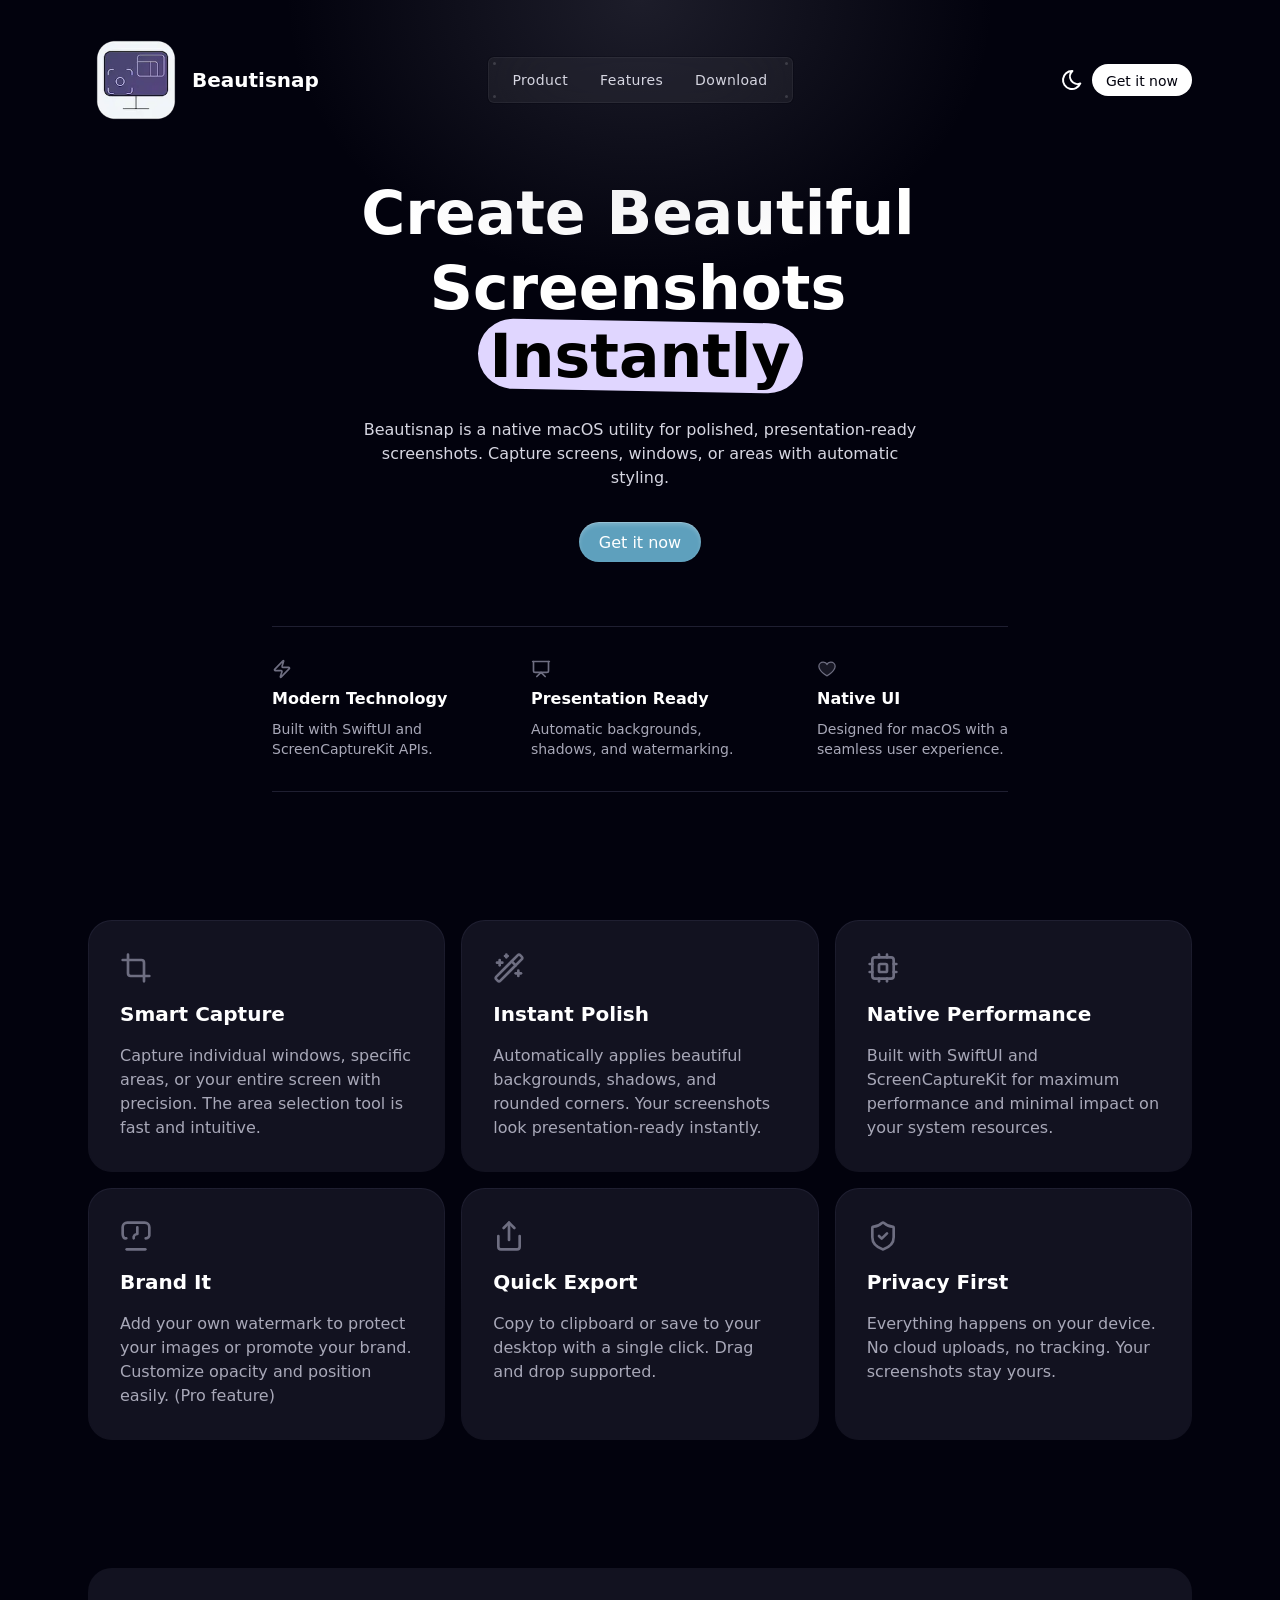
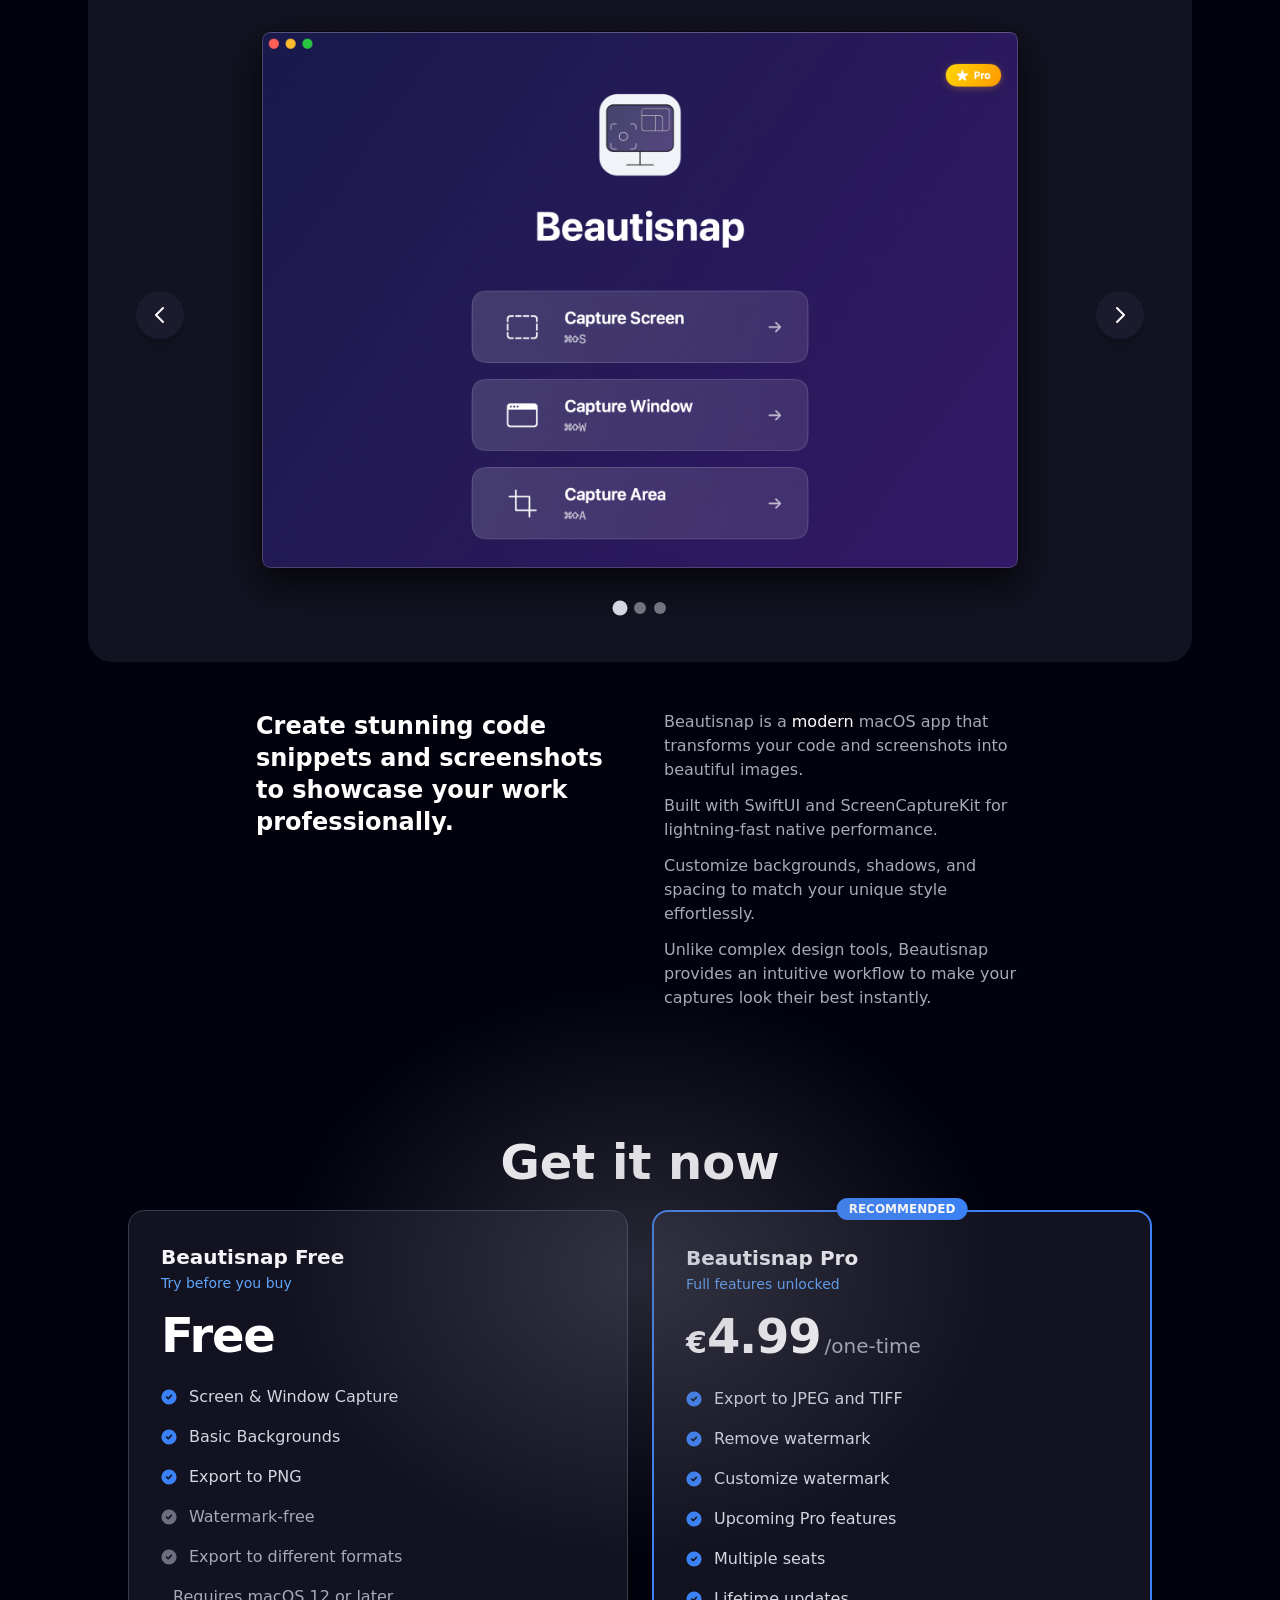
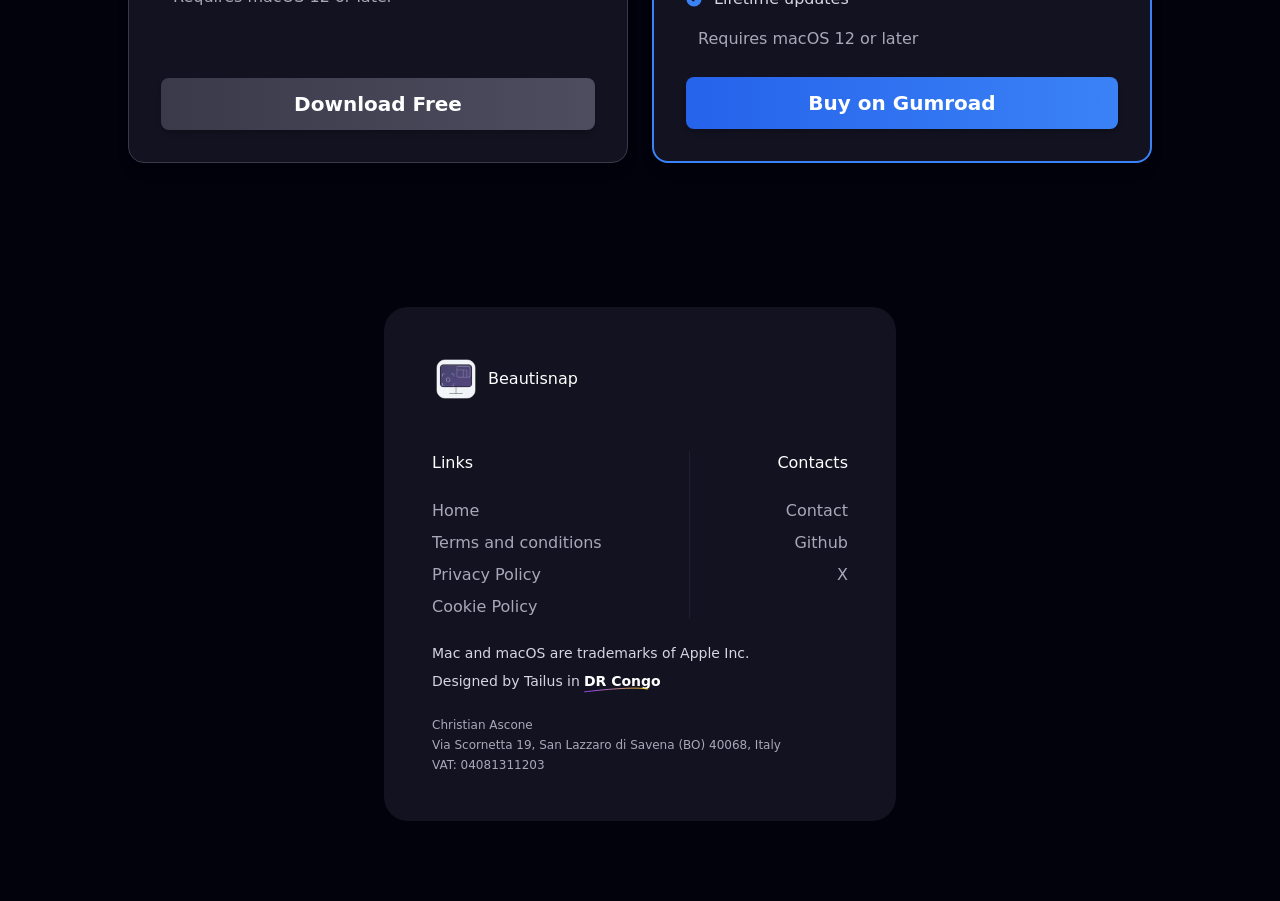
==== index.html @ 5fffb643 "Deploy" ====
<!DOCTYPE html><html lang="en" class="scroll-smooth"> <head><meta charset="UTF-8"><meta name="viewport" content="width=device-width"><link rel="icon" type="image/x-icon" href="/favicon.ico" media="(prefers-color-scheme: light)"><link rel="sitemap" href="/sitemap-index.xml"><meta name="generator" content="Astro v5.16.10"><meta name="color-scheme" content="dark light"><meta name="theme-color" content="#ffffff" media="(prefers-color-scheme: light)"><meta name="theme-color" content="#030712" media="(prefers-color-scheme: dark)"><!-- Canonical URL --><link rel="canonical" href="https://beautisnap.github.io/"><!-- Primary Meta Tags --><title>Beautisnap - Beautiful Screenshots for macOS</title><meta name="title" content="Beautisnap - Beautiful Screenshots for macOS"><meta name="description" content="A native macOS utility for polished, presentation-ready screenshots. Capture screens, windows, or areas with automatic styling."><meta name="keywords" content="screenshot tool, macOS screenshot, beautiful screenshots, screen capture, SwiftUI, ScreenCaptureKit, presentation screenshots, screenshot editor, mac app"><meta name="author" content="Christian Ascone"><meta name="robots" content="index, follow"><!-- Open Graph / Facebook --><meta property="og:type" content="website"><meta property="og:url" content="https://beautisnap.github.io"><meta property="og:title" content="Beautisnap - Beautiful Screenshots for macOS"><meta property="og:description" content="A native macOS utility for polished, presentation-ready screenshots. Capture screens, windows, or areas with automatic styling."><meta property="og:image" content="https://beautisnap.github.io/og.webp"><meta property="og:image:alt" content="Beautisnap - Beautiful Screenshots for macOS"><meta property="og:locale" content="en_US"><meta property="og:site_name" content="Beautisnap"><!-- Twitter --><meta property="twitter:card" content="summary_large_image"><meta property="twitter:url" content="https://beautisnap.github.io"><meta property="twitter:title" content="Beautisnap - Beautiful Screenshots for macOS"><meta property="twitter:description" content="A native macOS utility for polished, presentation-ready screenshots. Capture screens, windows, or areas with automatic styling."><meta property="twitter:image" content="https://beautisnap.github.io/og.webp"><meta property="twitter:image:alt" content="Beautisnap - Beautiful Screenshots for macOS"><meta name="twitter:site" content="@christianascone"><meta name="twitter:creator" content="@christianascone"><script type="text/javascript" src="//embeds.iubenda.com/widgets/e7a93c9e-a3e7-4f69-9348-e8fc11f4b0b0.js"></script><!-- Disable paddle libraries loading --><!-- <script is:inline src="https://cdn.paddle.com/paddle/v2/paddle.js"></script> --><!-- <script is:inline define:vars={{ paddleClientSideToken }}> --><!--   if (paddleClientSideToken.startsWith("test_")) { --><!--     Paddle.Environment.set("sandbox"); --><!--   } --><!--   Paddle.Initialize({ --><!--     token: paddleClientSideToken, --><!--   }); --><!-- </script> --><script type="application/ld+json">{"@context":"https://schema.org","@graph":[{"@type":"WebSite","@id":"https://beautisnap.app/#website","url":"https://beautisnap.app","name":"Beautisnap","description":"A native macOS utility for polished, presentation-ready screenshots. Capture screens, windows, or areas with automatic styling.","publisher":{"@id":"https://beautisnap.app/#organization"}},{"@type":"SoftwareApplication","@id":"https://beautisnap.app/#software","name":"Beautisnap","description":"A native macOS utility for polished, presentation-ready screenshots. Capture screens, windows, or areas with automatic styling.","url":"https://beautisnap.app","applicationCategory":"MultimediaApplication","applicationSubCategory":"Screenshot Tool","operatingSystem":"macOS 12+","offers":[{"@type":"Offer","name":"Beautisnap Free","price":"0","priceCurrency":"USD"},{"@type":"Offer","name":"Beautisnap Pro","price":"4.99","priceCurrency":"EUR"}],"image":"https://beautisnap.github.io/og.webp","screenshot":["https://beautisnap.github.io/screenshot-1.png","https://beautisnap.github.io/screenshot-2.png","https://beautisnap.github.io/screenshot-3.png"],"featureList":["Window and area screen capture","Automatic background styling","Drop shadows and rounded corners","Custom watermark support","Export to PNG, JPEG, TIFF","Drag and drop export","Native SwiftUI interface","ScreenCaptureKit integration","Privacy-first, no cloud uploads"],"softwareVersion":"1.0","publisher":{"@id":"https://beautisnap.app/#organization"}},{"@type":"Organization","@id":"https://beautisnap.app/#organization","name":"Beautisnap","url":"https://beautisnap.app","logo":{"@type":"ImageObject","url":"https://beautisnap.github.io/logo.webp","width":512,"height":512},"sameAs":["https://github.com/christianascone","https://x.com/christianascone"],"contactPoint":{"@type":"ContactPoint","email":"ascone.christian@gmail.com","contactType":"customer support"}},{"@type":"FAQPage","@id":"https://beautisnap.app/#faq","mainEntity":[{"@type":"Question","name":"What is Beautisnap?","acceptedAnswer":{"@type":"Answer","text":"Beautisnap is a native macOS utility that transforms your screenshots into beautiful, presentation-ready images. It automatically applies stylish backgrounds, shadows, and rounded corners to make your captures look professional instantly."}},{"@type":"Question","name":"What macOS version does Beautisnap require?","acceptedAnswer":{"@type":"Answer","text":"Beautisnap requires macOS 12 (Monterey) or later. It is built with SwiftUI and ScreenCaptureKit APIs for maximum native performance."}},{"@type":"Question","name":"Is Beautisnap free?","acceptedAnswer":{"@type":"Answer","text":"Yes, Beautisnap offers a free version with core features including screen and window capture, basic backgrounds, and PNG export. The Pro version (€4.99 one-time) unlocks watermark removal, custom watermarks, additional export formats, and future Pro features."}},{"@type":"Question","name":"Does Beautisnap upload my screenshots to the cloud?","acceptedAnswer":{"@type":"Answer","text":"No. Beautisnap is privacy-first and processes everything locally on your device. Your screenshots never leave your Mac."}},{"@type":"Question","name":"What export formats does Beautisnap support?","acceptedAnswer":{"@type":"Answer","text":"The free version supports PNG export. With Beautisnap Pro you can also export to JPEG and TIFF formats, and copy directly to clipboard."}}]}]}</script><link rel="stylesheet" href="/_astro/cookie-policy.CKCVlNSX.css">
<style>.slider-dot[data-astro-cid-x2lc2h5w]{cursor:pointer}#slider-track[data-astro-cid-x2lc2h5w]{will-change:transform}@media (prefers-reduced-motion: reduce){#slider-track[data-astro-cid-x2lc2h5w]{transition:none}}
</style></head> <body class="overflow-x-hidden bg-white dark:bg-gray-950"> <!-- Skip to main content link for keyboard navigation (WCAG 2.4.1) --> <a href="#main-content" class="sr-only focus:not-sr-only focus:absolute focus:top-4 focus:left-4 focus:z-[100] focus:px-4 focus:py-2 focus:bg-primary-600 focus:text-white focus:rounded-md focus:outline-none focus:ring-2 focus:ring-primary-500 focus:ring-offset-2">
Skip to main content
</a> <header> <nav aria-label="Main navigation" class="absolute z-50 w-full lg:bg-transparent dark:lg:bg-transparent"> <div class="max-w-6xl mx-auto px-6 md:px-12 xl:px-6">  <div class="relative flex flex-wrap items-center justify-between gap-6 py-3 md:gap-0 md:py-4 lg:py-8"> <div class="relative z-20 flex w-full items-center justify-between md:px-0 lg:w-max"> <a href="/" aria-label="Go home" class="flex items-center gap-2"> <img src="/logo_144_144.webp" class="w-24" alt="Beautisnap logo"> <span class="text-gray-900 dark:text-white font-bold text-xl">Beautisnap</span> </a> <div class="relative flex max-h-10 items-center lg:hidden"> <style>astro-island,astro-slot,astro-static-slot{display:contents}</style><script>(()=>{var e=async t=>{await(await t())()};(self.Astro||(self.Astro={})).load=e;window.dispatchEvent(new Event("astro:load"));})();</script><script>(()=>{var A=Object.defineProperty;var g=(i,o,a)=>o in i?A(i,o,{enumerable:!0,configurable:!0,writable:!0,value:a}):i[o]=a;var d=(i,o,a)=>g(i,typeof o!="symbol"?o+"":o,a);{let i={0:t=>m(t),1:t=>a(t),2:t=>new RegExp(t),3:t=>new Date(t),4:t=>new Map(a(t)),5:t=>new Set(a(t)),6:t=>BigInt(t),7:t=>new URL(t),8:t=>new Uint8Array(t),9:t=>new Uint16Array(t),10:t=>new Uint32Array(t),11:t=>1/0*t},o=t=>{let[l,e]=t;return l in i?i[l](e):void 0},a=t=>t.map(o),m=t=>typeof t!="object"||t===null?t:Object.fromEntries(Object.entries(t).map(([l,e])=>[l,o(e)]));class y extends HTMLElement{constructor(){super(...arguments);d(this,"Component");d(this,"hydrator");d(this,"hydrate",async()=>{var b;if(!this.hydrator||!this.isConnected)return;let e=(b=this.parentElement)==null?void 0:b.closest("astro-island[ssr]");if(e){e.addEventListener("astro:hydrate",this.hydrate,{once:!0});return}let c=this.querySelectorAll("astro-slot"),n={},h=this.querySelectorAll("template[data-astro-template]");for(let r of h){let s=r.closest(this.tagName);s!=null&&s.isSameNode(this)&&(n[r.getAttribute("data-astro-template")||"default"]=r.innerHTML,r.remove())}for(let r of c){let s=r.closest(this.tagName);s!=null&&s.isSameNode(this)&&(n[r.getAttribute("name")||"default"]=r.innerHTML)}let p;try{p=this.hasAttribute("props")?m(JSON.parse(this.getAttribute("props"))):{}}catch(r){let s=this.getAttribute("component-url")||"<unknown>",v=this.getAttribute("component-export");throw v&&(s+=` (export ${v})`),console.error(`[hydrate] Error parsing props for component ${s}`,this.getAttribute("props"),r),r}let u;await this.hydrator(this)(this.Component,p,n,{client:this.getAttribute("client")}),this.removeAttribute("ssr"),this.dispatchEvent(new CustomEvent("astro:hydrate"))});d(this,"unmount",()=>{this.isConnected||this.dispatchEvent(new CustomEvent("astro:unmount"))})}disconnectedCallback(){document.removeEventListener("astro:after-swap",this.unmount),document.addEventListener("astro:after-swap",this.unmount,{once:!0})}connectedCallback(){if(!this.hasAttribute("await-children")||document.readyState==="interactive"||document.readyState==="complete")this.childrenConnectedCallback();else{let e=()=>{document.removeEventListener("DOMContentLoaded",e),c.disconnect(),this.childrenConnectedCallback()},c=new MutationObserver(()=>{var n;((n=this.lastChild)==null?void 0:n.nodeType)===Node.COMMENT_NODE&&this.lastChild.nodeValue==="astro:end"&&(this.lastChild.remove(),e())});c.observe(this,{childList:!0}),document.addEventListener("DOMContentLoaded",e)}}async childrenConnectedCallback(){let e=this.getAttribute("before-hydration-url");e&&await import(e),this.start()}async start(){let e=JSON.parse(this.getAttribute("opts")),c=this.getAttribute("client");if(Astro[c]===void 0){window.addEventListener(`astro:${c}`,()=>this.start(),{once:!0});return}try{await Astro[c](async()=>{let n=this.getAttribute("renderer-url"),[h,{default:p}]=await Promise.all([import(this.getAttribute("component-url")),n?import(n):()=>()=>{}]),u=this.getAttribute("component-export")||"default";if(!u.includes("."))this.Component=h[u];else{this.Component=h;for(let f of u.split("."))this.Component=this.Component[f]}return this.hydrator=p,this.hydrate},e,this)}catch(n){console.error(`[astro-island] Error hydrating ${this.getAttribute("component-url")}`,n)}}attributeChangedCallback(){this.hydrate()}}d(y,"observedAttributes",["props"]),customElements.get("astro-island")||customElements.define("astro-island",y)}})();</script><astro-island uid="Z1zX8ya" component-url="/_astro/ThemeToggle.BzZmpGJ0.js" component-export="default" renderer-url="/_astro/client.7gCkNrrS.js" props="{}" ssr client="load" opts="{&quot;name&quot;:&quot;ThemeToggle&quot;,&quot;value&quot;:true}" await-children><div></div><!--astro:end--></astro-island> </div> </div> <div id="navLayer" aria-hidden="true" class="fixed inset-0 z-10 h-screen w-screen origin-bottom scale-y-0 bg-white/70 backdrop-blur-2xl transition duration-500 dark:bg-gray-900/70 lg:hidden"></div> <div id="navlinks" class="hidden flex-wrap lg:flex gap-6 items-center w-full lg:w-fit"> <div class="lg:fixed lg:inset-x-0 lg:size-fit lg:m-auto"> <div class="relative p-2 bg-gray-950/5 backdrop-blur-2xl ring-1 ring-gray-950/10 dark:ring-gray-950/25 rounded-md border border-white/50 dark:bg-white/5 dark:border-white/5"> <div class="absolute inset-1 flex justify-between"> <div class="flex flex-col justify-between"> <div class="size-[3px] rounded-full bg-gray-950/30 dark:bg-white/15"></div> <div class="size-[3px] rounded-full bg-gray-950/30 dark:bg-white/15"></div> </div> <div class="flex flex-col justify-between"> <div class="size-[3px] rounded-full bg-gray-950/30 dark:bg-white/15"></div> <div class="size-[3px] rounded-full bg-gray-950/30 dark:bg-white/15"></div> </div> </div>  <div class="relative w-full text-gray-600 dark:text-gray-300"> <ul class="flex flex-col gap-6 tracking-wide lg:flex-row lg:gap-0 lg:text-sm"> <li> <a href="/#home" class="px-2 py-1 hover:bg-gray-950/5 hover:text-gray-950 rounded-[--btn-border-radius] block transition dark:hover:text-white md:px-4 dark:hover:bg-white/5"> <span>Product</span> </a> </li><li> <a href="/#features" class="px-2 py-1 hover:bg-gray-950/5 hover:text-gray-950 rounded-[--btn-border-radius] block transition dark:hover:text-white md:px-4 dark:hover:bg-white/5"> <span>Features</span> </a> </li><li> <a href="/#get-started" class="px-2 py-1 hover:bg-gray-950/5 hover:text-gray-950 rounded-[--btn-border-radius] block transition dark:hover:text-white md:px-4 dark:hover:bg-white/5"> <span>Download</span> </a> </li> </ul> </div>  </div> </div> <div class="w-full my-6 border-t dark:border-[--ui-dark-border-color] pt-6 lg:mt-0 flex gap-2 lg:my-0 lg:border-none lg:pt-0"> <astro-island uid="Z1zX8ya" component-url="/_astro/ThemeToggle.BzZmpGJ0.js" component-export="default" renderer-url="/_astro/client.7gCkNrrS.js" props="{}" ssr client="load" opts="{&quot;name&quot;:&quot;ThemeToggle&quot;,&quot;value&quot;:true}" await-children><div></div><!--astro:end--></astro-island> <a href="/login" class="group flex items-center relative [borderWidth:--btn-border-width] rounded-[--btn-border-radius] *:select-none [&#38;>*:not(.sr-only)]:relative before:rounded-[calc(var(--btn-border-radius)-1px)] before:absolute before:inset-0 before:border-t before:bg-gradient-to-b *:disabled:opacity-20 disabled:before:border-0 disabled:border bg-white dark:bg-transparent before:border-white disabled:text-gray-950/40 disabled:border-gray-200 disabled:bg-gray-100 disabled:*:text-gray-300 disabled:before:border-transparent disabled:before:bg-gray-50 disabled:before:from-transparent dark:before:border-b dark:before:border-t-0 dark:before:border-transparent dark:before:from-transparent dark:hover:before:border-gray-950/20 dark:disabled:border-gray-800/50 disabled:dark:bg-gray-900 dark:disabled:before:bg-gray-900 dark:disabled:before:from-gray-900 dark:*:disabled:!text-white text-gray-900 border-gray-200 before:from-gray-100 hover:bg-gray-100 active:bg-gray-200 dark:text-gray-300 dark:border-gray-300/15 dark:hover:bg-gray-300/5 dark:active:bg-gray-300/10 dark:active:before:from-gray-300/5 text-sm h-8 px-3.5 w-full justify-center md:w-fit lg:hidden">
Sign In
</a> <a href="/#get-started" class="group font-medium [--radial-opacity:0.4] dark:[--radial-opacity:0] rounded-[--btn-border-radius] [background-image:radial-gradient(76%_151%_at_52%_-52%,rgba(255,255,255,var(--radial-opacity))_0%,transparent_100%)] flex items-center justify-center transition-[filter] duration-150 ease-in-out active:brightness-95 dark:shadow-inner dark:border-t dark:border-t-white/35 outline-2 outline-offset-2 focus-visible:outline outline-primary-600 dark:shadow-white/20 disabled:bg-gray-200 disabled:text-gray-400 disabled:shadow-none disabled:hover:brightness-100 dark:disabled:bg-gray-500/10 dark:disabled:[background-image:none] dark:disabled:text-gray-700 dark:disabled:shadow-none dark:disabled:border-none bg-gray-900 text-white [box-shadow:rgba(255,255,255,0.2)_0px_1px_0px_0px_inset,theme(colors.gray.900)_0px_0px_0px_1px] hover:brightness-125 dark:bg-white dark:text-gray-950 text-sm h-8 px-3.5 w-full md:w-fit" aria-label="Get Beautisnap now">
Get it now
</a> </div> </div> </div>  </div> </nav> </header>  <main id="main-content" class="space-y-16 sm:space-y-28 lg:space-y-32 pb-36 overflow-clip"> <section class="relative overflow-hidden scroll-mt-24" id="home"> <div aria-hidden="true" class="opacity-0 dark:opacity-25 absolute [background-image:radial-gradient(theme(colors.gray.500),transparent_50%)] top-0 w-[1000px] z-10 h-[800px] left-1/2 -translate-x-1/2 -translate-y-1/2 pointer-events-none"></div> <div class="max-w-6xl mx-auto px-6 md:px-12 xl:px-6">  <div class="relative pt-32 sm:pt-44 ml-auto"> <div class="lg:w-2/3 text-center mx-auto"> <h1 class="text-gray-900 dark:text-white font-bold text-4xl sm:text-5xl md:text-6xl"> <span class="pr-1 leading-tight">Create Beautiful</span> <span class="pr-1 leading-tight">Screenshots</span> <span class="relative whitespace-nowrap"> <span class="absolute bg-primary-500 -left-2 -top-1 -bottom-1 -right-2 md:-left-3 md:-top-0 md:-bottom-0 md:-right-3 rotate-1 rounded-full"></span> <span class="relative text-black">Instantly</span> </span> </h1> <p class="max-w-xl mx-auto mt-8 text-gray-700 dark:text-gray-300">
Beautisnap is a native macOS utility for polished, presentation-ready
          screenshots. Capture screens, windows, or areas with automatic styling.
</p> <div class="mt-8 flex flex-wrap justify-center gap-y-4 gap-x-6"> <a href="#get-started" class="group font-medium [--radial-opacity:0.4] dark:[--radial-opacity:0] rounded-[--btn-border-radius] [background-image:radial-gradient(76%_151%_at_52%_-52%,rgba(255,255,255,var(--radial-opacity))_0%,transparent_100%)] flex items-center justify-center active:brightness-95 dark:shadow-inner dark:border-t dark:border-t-white/35 outline-2 outline-offset-2 focus-visible:outline outline-primary-600 dark:shadow-white/20 disabled:bg-gray-200 disabled:text-gray-400 disabled:shadow-none disabled:hover:brightness-100 dark:disabled:bg-gray-500/10 dark:disabled:[background-image:none] dark:disabled:text-gray-700 dark:disabled:shadow-none dark:disabled:border-none bg-primary-600 text-white [box-shadow:rgba(255,255,255,0.35)_0px_1px_0px_0px_inset,theme(colors.primary.600)_0px_0px_0px_1px] hover:brightness-[1.1] text-base h-10 px-5 relative z-[1] transition ease-in-out hover:-translate-y-1 hover:scale-110 duration-300">
Get it now
</a> </div> <div class="py-8 mt-16 gap-4 border-y dark:border-gray-800 flex-wrap flex justify-between"> <div class="text-left w-full md:w-auto"> <svg xmlns="http://www.w3.org/2000/svg" width="24" height="24" viewBox="0 0 24 24" fill="none" stroke="currentColor" stroke-width="2" stroke-linecap="round" stroke-linejoin="round" class="lucide lucide-zap size-5 text-gray-500" aria-hidden="true" role="img"><path d="M4 14a1 1 0 0 1-.78-1.63l9.9-10.2a.5.5 0 0 1 .86.46l-1.92 6.02A1 1 0 0 0 13 10h7a1 1 0 0 1 .78 1.63l-9.9 10.2a.5.5 0 0 1-.86-.46l1.92-6.02A1 1 0 0 0 11 14z"></path></svg> <h3 class="my-2 text-base font-semibold text-gray-700 dark:text-white">
Modern Technology
</h3> <p class="text-gray-600 dark:text-gray-400 text-sm">
Built with SwiftUI and<br>
ScreenCaptureKit APIs.
</p> </div> <div class="text-left w-full md:w-auto"> <svg xmlns="http://www.w3.org/2000/svg" width="24" height="24" viewBox="0 0 24 24" fill="none" stroke="currentColor" stroke-width="2" stroke-linecap="round" stroke-linejoin="round" class="lucide lucide-presentation size-5 text-gray-500" aria-hidden="true" role="img"><path d="M2 3h20"></path><path d="M21 3v11a2 2 0 0 1-2 2H5a2 2 0 0 1-2-2V3"></path><path d="m7 21 5-5 5 5"></path></svg> <h3 class="my-2 text-base font-semibold text-gray-700 dark:text-white">
Presentation Ready
</h3> <p class="text-gray-600 dark:text-gray-400 text-sm">
Automatic backgrounds,<br>
shadows, and watermarking.
</p> </div> <div class="text-left w-full md:w-auto"> <svg class="size-5 text-gray-500" xmlns="http://www.w3.org/2000/svg" width="1em" height="1em" viewBox="0 0 256 256" aria-hidden="true" role="img"><g fill="currentColor"><path d="M232 94c0 66-104 122-104 122S24 160 24 94a54 54 0 0 1 54-54c22.59 0 41.94 12.31 50 32c8.06-19.69 27.41-32 50-32a54 54 0 0 1 54 54" opacity="0.2"></path><path d="M178 32c-20.65 0-38.73 8.88-50 23.89C116.73 40.88 98.65 32 78 32a62.07 62.07 0 0 0-62 62c0 70 103.79 126.66 108.21 129a8 8 0 0 0 7.58 0C136.21 220.66 240 164 240 94a62.07 62.07 0 0 0-62-62m-50 174.8C109.74 196.16 32 147.69 32 94a46.06 46.06 0 0 1 46-46c19.45 0 35.78 10.36 42.6 27a8 8 0 0 0 14.8 0c6.82-16.67 23.15-27 42.6-27a46.06 46.06 0 0 1 46 46c0 53.61-77.76 102.15-96 112.8"></path></g></svg> <h3 class="my-2 text-base font-semibold text-gray-700 dark:text-white">
Native UI
</h3> <p class="text-gray-600 dark:text-gray-400 text-sm">
Designed for macOS with a<br> seamless user experience.
</p> </div> </div> </div> </div>  </div> </section> <section id="features" class="scroll-mt-24"> <div class="max-w-6xl mx-auto px-6 md:px-12 xl:px-6">  <div class="space-y-4 sm:grid sm:grid-cols-2 lg:grid-cols-3 sm:space-y-0 sm:gap-4"> <!-- Feature 1: Window & Area Capture --> <div class="p-px rounded-[--card-border-radius] bg-gradient-to-b to-50% from-[--ui-light-border-color] to-[--card-light-bg] dark:from-[--ui-dark-border-color] dark:to-[--card-dark-bg]"> <div class="p-[calc(var(--card-padding)-1px)] rounded-[calc(var(--card-border-radius)-1px)] bg-[--card-light-bg] dark:bg-[--card-dark-bg] flex flex-col justify-between h-full"> <div class="space-y-4"> <svg xmlns="http://www.w3.org/2000/svg" width="24" height="24" viewBox="0 0 24 24" fill="none" stroke="currentColor" stroke-width="2" stroke-linecap="round" stroke-linejoin="round" class="lucide lucide-crop size-8 text-gray-500"><path d="M6 2v14a2 2 0 0 0 2 2h14"></path><path d="M18 22V8a2 2 0 0 0-2-2H2"></path></svg> <h3 class="text-xl font-semibold text-gray-900 dark:text-white">Smart Capture</h3> <p class="text-gray-600 dark:text-gray-400">
Capture individual windows, specific areas, or your entire screen with precision. The area selection tool is fast and intuitive.
</p> </div> </div> </div> <!-- Feature 2: Automatic Styling --> <div class="p-px rounded-[--card-border-radius] bg-gradient-to-b to-50% from-[--ui-light-border-color] to-[--card-light-bg] dark:from-[--ui-dark-border-color] dark:to-[--card-dark-bg]"> <div class="p-[calc(var(--card-padding)-1px)] rounded-[calc(var(--card-border-radius)-1px)] bg-[--card-light-bg] dark:bg-[--card-dark-bg] flex flex-col justify-between h-full"> <div class="space-y-4"> <svg xmlns="http://www.w3.org/2000/svg" width="24" height="24" viewBox="0 0 24 24" fill="none" stroke="currentColor" stroke-width="2" stroke-linecap="round" stroke-linejoin="round" class="lucide lucide-wand-2 size-8 text-gray-500"><path d="m21.64 3.64-1.28-1.28a1.21 1.21 0 0 0-1.72 0L2.36 18.64a1.21 1.21 0 0 0 0 1.72l1.28 1.28a1.2 1.2 0 0 0 1.72 0L21.64 5.36a1.2 1.2 0 0 0 0-1.72Z"></path><path d="m14 7 3 3"></path><path d="M5 6v4"></path><path d="M19 14v4"></path><path d="M10 2v2"></path><path d="M7 8H3"></path><path d="M21 16h-4"></path><path d="M11 3H9"></path></svg> <h3 class="text-xl font-semibold text-gray-900 dark:text-white">Instant Polish</h3> <p class="text-gray-600 dark:text-gray-400">
Automatically applies beautiful backgrounds, shadows, and rounded corners. Your screenshots look presentation-ready instantly.
</p> </div> </div> </div> <!-- Feature 3: Modern Tech --> <div class="p-px rounded-[--card-border-radius] bg-gradient-to-b to-50% from-[--ui-light-border-color] to-[--card-light-bg] dark:from-[--ui-dark-border-color] dark:to-[--card-dark-bg]"> <div class="p-[calc(var(--card-padding)-1px)] rounded-[calc(var(--card-border-radius)-1px)] bg-[--card-light-bg] dark:bg-[--card-dark-bg] flex flex-col justify-between h-full"> <div class="space-y-4"> <svg xmlns="http://www.w3.org/2000/svg" width="24" height="24" viewBox="0 0 24 24" fill="none" stroke="currentColor" stroke-width="2" stroke-linecap="round" stroke-linejoin="round" class="lucide lucide-cpu size-8 text-gray-500"><rect width="16" height="16" x="4" y="4" rx="2"></rect><rect width="6" height="6" x="9" y="9" rx="1"></rect><path d="M15 2v2"></path><path d="M15 20v2"></path><path d="M2 15h2"></path><path d="M2 9h2"></path><path d="M20 15h2"></path><path d="M20 9h2"></path><path d="M9 2v2"></path><path d="M9 20v2"></path></svg> <h3 class="text-xl font-semibold text-gray-900 dark:text-white">Native Performance</h3> <p class="text-gray-600 dark:text-gray-400">
Built with SwiftUI and ScreenCaptureKit for maximum performance and minimal impact on your system resources.
</p> </div> </div> </div> <!-- Feature 4: Watermarking --> <div class="p-px rounded-[--card-border-radius] bg-gradient-to-b to-50% from-[--ui-light-border-color] to-[--card-light-bg] dark:from-[--ui-dark-border-color] dark:to-[--card-dark-bg]"> <div class="p-[calc(var(--card-padding)-1px)] rounded-[calc(var(--card-border-radius)-1px)] bg-[--card-light-bg] dark:bg-[--card-dark-bg] flex flex-col justify-between h-full"> <div class="space-y-4"> <svg xmlns="http://www.w3.org/2000/svg" width="24" height="24" viewBox="0 0 24 24" fill="none" stroke="currentColor" stroke-width="2" stroke-linecap="round" stroke-linejoin="round" class="lucide lucide-stamp size-8 text-gray-500"><path d="M5 22h14"></path><path d="M19.27 13.73A2.665 2.665 0 0 0 22 10.5V5.5C22 3.5 20.5 2 18.5 2h-13C3.5 2 2 3.5 2 5.5v5c0 1.93.97 3.65 2.73 3.23"></path><path d="M10.27 13.73A2.665 2.665 0 0 1 13 10.5v-5"></path></svg> <h3 class="text-xl font-semibold text-gray-900 dark:text-white">Brand It</h3> <p class="text-gray-600 dark:text-gray-400">
Add your own watermark to protect your images or promote your brand. Customize opacity and position easily. (Pro feature)
</p> </div> </div> </div> <!-- Feature 5: Quick Export --> <div class="p-px rounded-[--card-border-radius] bg-gradient-to-b to-50% from-[--ui-light-border-color] to-[--card-light-bg] dark:from-[--ui-dark-border-color] dark:to-[--card-dark-bg]"> <div class="p-[calc(var(--card-padding)-1px)] rounded-[calc(var(--card-border-radius)-1px)] bg-[--card-light-bg] dark:bg-[--card-dark-bg] flex flex-col justify-between h-full"> <div class="space-y-4"> <svg xmlns="http://www.w3.org/2000/svg" width="24" height="24" viewBox="0 0 24 24" fill="none" stroke="currentColor" stroke-width="2" stroke-linecap="round" stroke-linejoin="round" class="lucide lucide-share size-8 text-gray-500"><path d="M4 12v8a2 2 0 0 0 2 2h12a2 2 0 0 0 2-2v-8"></path><polyline points="16 6 12 2 8 6"></polyline><line x1="12" x2="12" y1="2" y2="15"></line></svg> <h3 class="text-xl font-semibold text-gray-900 dark:text-white">Quick Export</h3> <p class="text-gray-600 dark:text-gray-400">
Copy to clipboard or save to your desktop with a single click. Drag and drop supported.
</p> </div> </div> </div> <!-- Feature 6: Privacy First --> <div class="p-px rounded-[--card-border-radius] bg-gradient-to-b to-50% from-[--ui-light-border-color] to-[--card-light-bg] dark:from-[--ui-dark-border-color] dark:to-[--card-dark-bg]"> <div class="p-[calc(var(--card-padding)-1px)] rounded-[calc(var(--card-border-radius)-1px)] bg-[--card-light-bg] dark:bg-[--card-dark-bg] flex flex-col justify-between h-full"> <div class="space-y-4"> <svg xmlns="http://www.w3.org/2000/svg" width="24" height="24" viewBox="0 0 24 24" fill="none" stroke="currentColor" stroke-width="2" stroke-linecap="round" stroke-linejoin="round" class="lucide lucide-shield-check size-8 text-gray-500"><path d="M20 13c0 5-3.5 7.5-7.66 8.95a1 1 0 0 1-.67-.01C7.5 20.5 4 18 4 13V6a1 1 0 0 1 1-1c2 0 4.5-1.2 6.24-2.72a1.17 1.17 0 0 1 1.52 0C14.51 3.81 17 5 19 5a1 1 0 0 1 1 1z"></path><path d="m9 12 2 2 4-4"></path></svg> <h3 class="text-xl font-semibold text-gray-900 dark:text-white">Privacy First</h3> <p class="text-gray-600 dark:text-gray-400">
Everything happens on your device. No cloud uploads, no tracking. Your screenshots stay yours.
</p> </div> </div> </div> </div>  </div> </section> <section class="scroll-mt-24" id="features" data-astro-cid-x2lc2h5w> <div class="max-w-6xl mx-auto px-6 md:px-12 xl:px-6">  <div class="p-[--card-padding] rounded-[--card-border-radius] bg-gray-100 dark:bg-[--card-dark-bg]" data-astro-cid-x2lc2h5w> <div class="w-full" data-astro-cid-x2lc2h5w> <!-- Slider Container --> <div class="relative overflow-hidden rounded" id="slider-container" data-astro-cid-x2lc2h5w> <div class="flex transition-transform duration-500 ease-in-out" id="slider-track" data-astro-cid-x2lc2h5w> <div class="min-w-full flex-shrink-0 flex items-center justify-center" data-slide="0" data-astro-cid-x2lc2h5w> <img src="/screenshot-1.png" alt="Beautisnap macOS app showing a styled screenshot with custom background and shadow effects" loading="eager" width="2000" height="800" class="w-full h-auto object-contain rounded max-h-[70vh] cursor-zoom-in hover:opacity-90 transition-opacity" data-zoom-src="/screenshot-1.png" data-astro-cid-x2lc2h5w> </div><div class="min-w-full flex-shrink-0 flex items-center justify-center" data-slide="1" data-astro-cid-x2lc2h5w> <img src="/screenshot-2.png" alt="Beautisnap interface demonstrating area capture and instant polish features for presentation-ready screenshots" loading="lazy" width="2000" height="800" class="w-full h-auto object-contain rounded max-h-[70vh] cursor-zoom-in hover:opacity-90 transition-opacity" data-zoom-src="/screenshot-2.png" data-astro-cid-x2lc2h5w> </div><div class="min-w-full flex-shrink-0 flex items-center justify-center" data-slide="2" data-astro-cid-x2lc2h5w> <img src="/screenshot-3.png" alt="Beautisnap screenshot editor with watermarking and export options on macOS" loading="lazy" width="2000" height="800" class="w-full h-auto object-contain rounded max-h-[70vh] cursor-zoom-in hover:opacity-90 transition-opacity" data-zoom-src="/screenshot-3.png" data-astro-cid-x2lc2h5w> </div> </div> <!-- Navigation Arrows --> <button id="prev-btn" class="absolute left-4 top-1/2 -translate-y-1/2 bg-white/80 dark:bg-gray-800/80 hover:bg-white dark:hover:bg-gray-800 p-3 rounded-full shadow-lg transition-all duration-200 hover:scale-110 z-10" aria-label="Previous slide" data-astro-cid-x2lc2h5w> <svg xmlns="http://www.w3.org/2000/svg" class="w-6 h-6 text-gray-900 dark:text-white" fill="none" viewBox="0 0 24 24" stroke="currentColor" data-astro-cid-x2lc2h5w> <path stroke-linecap="round" stroke-linejoin="round" stroke-width="2" d="M15 19l-7-7 7-7" data-astro-cid-x2lc2h5w></path> </svg> </button> <button id="next-btn" class="absolute right-4 top-1/2 -translate-y-1/2 bg-white/80 dark:bg-gray-800/80 hover:bg-white dark:hover:bg-gray-800 p-3 rounded-full shadow-lg transition-all duration-200 hover:scale-110 z-10" aria-label="Next slide" data-astro-cid-x2lc2h5w> <svg xmlns="http://www.w3.org/2000/svg" class="w-6 h-6 text-gray-900 dark:text-white" fill="none" viewBox="0 0 24 24" stroke="currentColor" data-astro-cid-x2lc2h5w> <path stroke-linecap="round" stroke-linejoin="round" stroke-width="2" d="M9 5l7 7-7 7" data-astro-cid-x2lc2h5w></path> </svg> </button> <!-- Dots Indicator --> <div class="absolute bottom-4 left-1/2 -translate-x-1/2 flex gap-2 z-10" data-astro-cid-x2lc2h5w> <button class="slider-dot w-3 h-3 rounded-full bg-white/50 dark:bg-gray-300/50 transition-all duration-200 hover:scale-110" data-slide="0" aria-label="Go to slide 1" data-astro-cid-x2lc2h5w></button><button class="slider-dot w-3 h-3 rounded-full bg-white/50 dark:bg-gray-300/50 transition-all duration-200 hover:scale-110" data-slide="1" aria-label="Go to slide 2" data-astro-cid-x2lc2h5w></button><button class="slider-dot w-3 h-3 rounded-full bg-white/50 dark:bg-gray-300/50 transition-all duration-200 hover:scale-110" data-slide="2" aria-label="Go to slide 3" data-astro-cid-x2lc2h5w></button> </div> </div> </div> </div>  <div id="zoom-modal" class="fixed inset-0 bg-black/90 z-50 hidden items-center justify-center p-4 cursor-zoom-out" role="dialog" aria-modal="true" aria-label="Zoomed screenshot view" data-astro-cid-x2lc2h5w> <button id="close-zoom" class="absolute top-4 right-4 bg-white/10 hover:bg-white/20 text-white p-2 rounded-full transition-all duration-200 hover:scale-110 z-10" aria-label="Close zoomed view" data-astro-cid-x2lc2h5w> <svg xmlns="http://www.w3.org/2000/svg" class="w-6 h-6" fill="none" viewBox="0 0 24 24" stroke="currentColor" data-astro-cid-x2lc2h5w> <path stroke-linecap="round" stroke-linejoin="round" stroke-width="2" d="M6 18L18 6M6 6l12 12" data-astro-cid-x2lc2h5w></path> </svg> </button> <img id="zoom-image" src="" alt="" class="max-w-full max-h-full object-contain" data-astro-cid-x2lc2h5w> </div> <div class="mt-12 grid sm:grid-cols-2 gap-4 sm:gap-12 max-w-3xl w-full mx-auto" data-astro-cid-x2lc2h5w> <div data-astro-cid-x2lc2h5w> <h2 class="text-gray-950 dark:text-white text-2xl font-semibold" data-astro-cid-x2lc2h5w>
Create stunning code snippets and screenshots to showcase your work professionally.
</h2> </div> <div class="space-y-3" data-astro-cid-x2lc2h5w> <p class="text-gray-600 dark:text-gray-400" data-astro-cid-x2lc2h5w>
Beautisnap is a <span class="text-gray-950 dark:text-white font-medium" data-astro-cid-x2lc2h5w>modern</span> macOS app that transforms your code and screenshots into beautiful images.
</p> <p class="text-gray-600 dark:text-gray-400" data-astro-cid-x2lc2h5w>
Built with SwiftUI and ScreenCaptureKit for lightning-fast native performance.
</p> <p class="text-gray-600 dark:text-gray-400" data-astro-cid-x2lc2h5w>
Customize backgrounds, shadows, and spacing to match your unique style effortlessly.
</p> <p class="text-gray-600 dark:text-gray-400" data-astro-cid-x2lc2h5w>
Unlike complex design tools, Beautisnap provides an intuitive workflow to make your captures look their best instantly.
</p> </div> </div>  </div> </section> <script type="module">let o=0;const i=3;let l=null;const v=document.getElementById("slider-track"),p=document.getElementById("prev-btn"),b=document.getElementById("next-btn"),E=document.querySelectorAll(".slider-dot"),L=document.getElementById("slider-container"),t=document.getElementById("zoom-modal"),c=document.getElementById("zoom-image"),I=document.getElementById("close-zoom"),h=document.querySelectorAll("#slider-track img[data-zoom-src]");function d(){v&&(v.style.transform=`translateX(-${o*100}%)`),E.forEach((e,n)=>{n===o?(e.classList.add("bg-white","dark:bg-gray-300","scale-125"),e.classList.remove("bg-white/50","dark:bg-gray-300/50")):(e.classList.remove("bg-white","dark:bg-gray-300","scale-125"),e.classList.add("bg-white/50","dark:bg-gray-300/50"))})}function r(){o=(o+1)%i,d()}function k(){o=(o-1+i)%i,d()}function w(e){o=e,d(),s()}function a(){l=window.setInterval(r,5e3)}function m(){l!==null&&(clearInterval(l),l=null)}function s(){m(),a()}function A(e,n){t&&c&&(c.src=e,c.alt=n,t.classList.remove("hidden"),t.classList.add("flex"),document.body.style.overflow="hidden",m())}function u(){t&&(t.classList.add("hidden"),t.classList.remove("flex"),document.body.style.overflow="",a())}p?.addEventListener("click",()=>{k(),s()});b?.addEventListener("click",()=>{r(),s()});E.forEach((e,n)=>{e.addEventListener("click",()=>w(n))});h.forEach(e=>{e.addEventListener("click",n=>{const g=n.target,f=g.getAttribute("data-zoom-src"),y=g.getAttribute("alt");f&&y&&A(f,y)})});I?.addEventListener("click",e=>{e.stopPropagation(),u()});t?.addEventListener("click",u);c?.addEventListener("click",e=>{e.stopPropagation()});L?.addEventListener("mouseenter",m);L?.addEventListener("mouseleave",a);document.addEventListener("keydown",e=>{if(t?.classList.contains("flex")){e.key==="Escape"&&u();return}e.key==="ArrowLeft"?(k(),s()):e.key==="ArrowRight"&&(r(),s())});d();a();</script>  <!-- <Roadmap /> --> <!-- <SpeedSection /> --> <!-- <Stats /> --> <!-- <Testimonials/> --> <section class="scroll-mt-24" id="get-started"> <div class="relative"> <div aria-hidden="true" class="opacity-0 dark:opacity-35 absolute [background-image:radial-gradient(theme(colors.gray.500),transparent_50%)] top-0 w-[1000px] z-10 h-[800px] left-1/2 -translate-x-1/2 -translate-y-1/3 pointer-events-none"></div> <div class="max-w-6xl mx-auto px-6 md:px-12 xl:px-6">  <div class="relative"> <div class="mt-6 m-auto space-y-6"> <h2 class="text-center text-4xl font-bold text-gray-800 dark:text-white md:text-5xl">
Get it now
</h2> <div class="grid md:grid-cols-2 gap-6 max-w-5xl mx-auto"> <!-- Free Version --> <div class="w-full p-6 bg-gray-50 border border-gray-200 rounded-2xl shadow-lg sm:p-8 dark:bg-gray-900 dark:border-gray-700 flex flex-col h-full"> <div class="mb-4"> <h5 class="text-xl font-semibold text-gray-800 dark:text-gray-100">
Beautisnap Free
</h5> <span class="text-sm font-medium text-blue-600 dark:text-blue-400">Try before you buy</span> </div> <div class="flex items-baseline text-gray-900 dark:text-white"> <span class="text-5xl font-extrabold tracking-tight">Free</span> </div> <ul role="list" class="space-y-5 my-7"> <li class="flex items-center"> <svg class="shrink-0 w-4 h-4 text-blue-700 dark:text-blue-500" aria-hidden="true" role="presentation" xmlns="http://www.w3.org/2000/svg" fill="currentColor" viewBox="0 0 20 20"> <path d="M10 .5a9.5 9.5 0 1 0 9.5 9.5A9.51 9.51 0 0 0 10 .5Zm3.707 8.207-4 4a1 1 0 0 1-1.414 0l-2-2a1 1 0 0 1 1.414-1.414L9 10.586l3.293-3.293a1 1 0 0 1 1.414 1.414Z"></path> </svg> <span class="text-base font-medium leading-tight text-gray-700 dark:text-gray-300 ms-3">Screen & Window Capture</span> </li> <li class="flex items-center"> <svg class="shrink-0 w-4 h-4 text-blue-700 dark:text-blue-500" aria-hidden="true" role="presentation" xmlns="http://www.w3.org/2000/svg" fill="currentColor" viewBox="0 0 20 20"> <path d="M10 .5a9.5 9.5 0 1 0 9.5 9.5A9.51 9.51 0 0 0 10 .5Zm3.707 8.207-4 4a1 1 0 0 1-1.414 0l-2-2a1 1 0 0 1 1.414-1.414L9 10.586l3.293-3.293a1 1 0 0 1 1.414 1.414Z"></path> </svg> <span class="text-base font-medium leading-tight text-gray-700 dark:text-gray-300 ms-3">Basic Backgrounds</span> </li> <li class="flex items-center"> <svg class="shrink-0 w-4 h-4 text-blue-700 dark:text-blue-500" aria-hidden="true" role="presentation" xmlns="http://www.w3.org/2000/svg" fill="currentColor" viewBox="0 0 20 20"> <path d="M10 .5a9.5 9.5 0 1 0 9.5 9.5A9.51 9.51 0 0 0 10 .5Zm3.707 8.207-4 4a1 1 0 0 1-1.414 0l-2-2a1 1 0 0 1 1.414-1.414L9 10.586l3.293-3.293a1 1 0 0 1 1.414 1.414Z"></path> </svg> <span class="text-base font-medium leading-tight text-gray-700 dark:text-gray-300 ms-3">Export to PNG</span> </li> <li class="flex items-center"> <svg class="shrink-0 w-4 h-4 text-gray-400 dark:text-gray-500" aria-hidden="true" xmlns="http://www.w3.org/2000/svg" fill="currentColor" viewBox="0 0 20 20"> <path d="M10 .5a9.5 9.5 0 1 0 9.5 9.5A9.51 9.51 0 0 0 10 .5Zm3.707 8.207-4 4a1 1 0 0 1-1.414 0l-2-2a1 1 0 0 1 1.414-1.414L9 10.586l3.293-3.293a1 1 0 0 1 1.414 1.414Z"></path> </svg> <span class="text-base font-medium leading-tight text-gray-500 dark:text-gray-400 ms-3">Watermark-free</span> </li> <li class="flex items-center"> <svg class="shrink-0 w-4 h-4 text-gray-400 dark:text-gray-500" aria-hidden="true" xmlns="http://www.w3.org/2000/svg" fill="currentColor" viewBox="0 0 20 20"> <path d="M10 .5a9.5 9.5 0 1 0 9.5 9.5A9.51 9.51 0 0 0 10 .5Zm3.707 8.207-4 4a1 1 0 0 1-1.414 0l-2-2a1 1 0 0 1 1.414-1.414L9 10.586l3.293-3.293a1 1 0 0 1 1.414 1.414Z"></path> </svg> <span class="text-base font-medium leading-tight text-gray-500 dark:text-gray-400 ms-3">Export to different formats</span> </li> <li class="flex items-center"> <span class="text-base font-normal leading-tight text-gray-500 dark:text-gray-400 ms-3">Requires macOS 12 or later</span> </li> </ul> <a href="https://christianascone.gumroad.com/l/beautisnap-free" target="_blank" rel="noopener noreferrer" class="inline-block bg-gradient-to-r from-gray-600 to-gray-500 hover:from-gray-500 hover:to-gray-400 text-white text-xl font-semibold py-3 px-6 rounded-lg shadow-md transition duration-200 w-full text-center focus:outline-none focus:ring-2 focus:ring-offset-2 focus:ring-gray-500 dark:from-gray-700 dark:to-gray-600 dark:hover:from-gray-600 dark:hover:to-gray-500 dark:focus:ring-gray-500 mt-auto" aria-label="Download Free">
Download Free
</a> </div> <!-- Pro Version --> <div class="w-full p-6 bg-gray-50 border-2 border-blue-500 rounded-2xl shadow-lg sm:p-8 dark:bg-gray-900 dark:border-blue-500 relative flex flex-col h-full"> <div class="absolute -top-4 left-1/2 transform -translate-x-1/2"> <span class="bg-blue-500 text-white text-xs font-bold px-3 py-1 rounded-full">
RECOMMENDED
</span> </div> <div class="mb-4"> <h5 class="text-xl font-semibold text-gray-800 dark:text-gray-100">
Beautisnap Pro
</h5> <span class="text-sm font-medium text-blue-600 dark:text-blue-400">Full features unlocked</span> </div> <div class="flex items-baseline text-gray-900 dark:text-white"> <span class="text-3xl font-semibold">€</span> <span class="text-5xl font-extrabold tracking-tight">4.99</span> <span class="ms-1 text-xl font-medium text-gray-500 dark:text-gray-400">/one-time</span> </div> <ul role="list" class="space-y-5 my-7"> <li class="flex items-center"> <svg class="shrink-0 w-4 h-4 text-blue-700 dark:text-blue-500" aria-hidden="true" role="presentation" xmlns="http://www.w3.org/2000/svg" fill="currentColor" viewBox="0 0 20 20"> <path d="M10 .5a9.5 9.5 0 1 0 9.5 9.5A9.51 9.51 0 0 0 10 .5Zm3.707 8.207-4 4a1 1 0 0 1-1.414 0l-2-2a1 1 0 0 1 1.414-1.414L9 10.586l3.293-3.293a1 1 0 0 1 1.414 1.414Z"></path> </svg> <span class="text-base font-medium leading-tight text-gray-700 dark:text-gray-300 ms-3">Export to JPEG and TIFF</span> </li> <li class="flex items-center"> <svg class="shrink-0 w-4 h-4 text-blue-700 dark:text-blue-500" aria-hidden="true" role="presentation" xmlns="http://www.w3.org/2000/svg" fill="currentColor" viewBox="0 0 20 20"> <path d="M10 .5a9.5 9.5 0 1 0 9.5 9.5A9.51 9.51 0 0 0 10 .5Zm3.707 8.207-4 4a1 1 0 0 1-1.414 0l-2-2a1 1 0 0 1 1.414-1.414L9 10.586l3.293-3.293a1 1 0 0 1 1.414 1.414Z"></path> </svg> <span class="text-base font-medium leading-tight text-gray-700 dark:text-gray-300 ms-3">Remove watermark</span> </li> <li class="flex items-center"> <svg class="shrink-0 w-4 h-4 text-blue-700 dark:text-blue-500" aria-hidden="true" role="presentation" xmlns="http://www.w3.org/2000/svg" fill="currentColor" viewBox="0 0 20 20"> <path d="M10 .5a9.5 9.5 0 1 0 9.5 9.5A9.51 9.51 0 0 0 10 .5Zm3.707 8.207-4 4a1 1 0 0 1-1.414 0l-2-2a1 1 0 0 1 1.414-1.414L9 10.586l3.293-3.293a1 1 0 0 1 1.414 1.414Z"></path> </svg> <span class="text-base font-medium leading-tight text-gray-700 dark:text-gray-300 ms-3">Customize watermark</span> </li> <li class="flex items-center"> <svg class="shrink-0 w-4 h-4 text-blue-700 dark:text-blue-500" aria-hidden="true" role="presentation" xmlns="http://www.w3.org/2000/svg" fill="currentColor" viewBox="0 0 20 20"> <path d="M10 .5a9.5 9.5 0 1 0 9.5 9.5A9.51 9.51 0 0 0 10 .5Zm3.707 8.207-4 4a1 1 0 0 1-1.414 0l-2-2a1 1 0 0 1 1.414-1.414L9 10.586l3.293-3.293a1 1 0 0 1 1.414 1.414Z"></path> </svg> <span class="text-base font-medium leading-tight text-gray-700 dark:text-gray-300 ms-3">Upcoming Pro features</span> </li> <li class="flex items-center"> <svg class="shrink-0 w-4 h-4 text-blue-700 dark:text-blue-500" aria-hidden="true" role="presentation" xmlns="http://www.w3.org/2000/svg" fill="currentColor" viewBox="0 0 20 20"> <path d="M10 .5a9.5 9.5 0 1 0 9.5 9.5A9.51 9.51 0 0 0 10 .5Zm3.707 8.207-4 4a1 1 0 0 1-1.414 0l-2-2a1 1 0 0 1 1.414-1.414L9 10.586l3.293-3.293a1 1 0 0 1 1.414 1.414Z"></path> </svg> <span class="text-base font-medium leading-tight text-gray-700 dark:text-gray-300 ms-3">Multiple seats</span> </li> <li class="flex items-center"> <svg class="shrink-0 w-4 h-4 text-blue-700 dark:text-blue-500" aria-hidden="true" role="presentation" xmlns="http://www.w3.org/2000/svg" fill="currentColor" viewBox="0 0 20 20"> <path d="M10 .5a9.5 9.5 0 1 0 9.5 9.5A9.51 9.51 0 0 0 10 .5Zm3.707 8.207-4 4a1 1 0 0 1-1.414 0l-2-2a1 1 0 0 1 1.414-1.414L9 10.586l3.293-3.293a1 1 0 0 1 1.414 1.414Z"></path> </svg> <span class="text-base font-medium leading-tight text-gray-700 dark:text-gray-300 ms-3">Lifetime updates</span> </li> <li class="flex items-center"> <span class="text-base font-normal leading-tight text-gray-500 dark:text-gray-400 ms-3">Requires macOS 12 or later</span> </li> </ul> <!-- Temporarily commented out Paddle button --> <!-- <button
                type="button"
                class="paddle_button !bg-none !bg-gray-800 hover:!bg-gray-500 !text-xl py-3 px-6 !rounded-lg transition duration-300 w-full"
                data-items={paddleDataItems}
                aria-label="Buy Beautisnap for $2.99">Buy now</button
              > --> <a href="https://christianascone.gumroad.com/l/beautisnap" target="_blank" rel="noopener noreferrer" class="inline-block bg-gradient-to-r from-blue-600 to-blue-500 hover:from-blue-500 hover:to-blue-400 text-white text-xl font-semibold py-3 px-6 rounded-lg shadow-md transition duration-200 w-full text-center focus:outline-none focus:ring-2 focus:ring-offset-2 focus:ring-blue-500 mt-auto" aria-label="Buy on Gumroad">
Buy on Gumroad
</a> </div> </div> </div> </div>  </div> </div> </section> <astro-island uid="NnMGO" component-url="/_astro/BackToTopButton.BWjK2V6t.js" component-export="default" renderer-url="/_astro/client.7gCkNrrS.js" props="{}" ssr client="load" opts="{&quot;name&quot;:&quot;BackToTopButton&quot;,&quot;value&quot;:true}" await-children><button id="backToTopBtn" aria-label="Back to top" class="group font-medium [--radial-opacity:0.4] dark:[--radial-opacity:0] [background-image:radial-gradient(76%_151%_at_52%_-52%,rgba(255,255,255,var(--radial-opacity))_0%,transparent_100%)] flex items-center justify-center ease-in-out active:brightness-95 dark:shadow-inner dark:border-t dark:border-t-white/35 outline-2 outline-offset-2 focus-visible:outline outline-primary-600 dark:shadow-white/20 disabled:bg-gray-200 disabled:text-gray-400 disabled:shadow-none disabled:hover:brightness-100 dark:disabled:bg-gray-500/10 dark:disabled:[background-image:none] dark:disabled:text-gray-700 dark:disabled:shadow-none dark:disabled:border-none bg-primary-600 [box-shadow:rgba(255,255,255,0.35)_0px_1px_0px_0px_inset,theme(colors.primary.600)_0px_0px_0px_1px] hover:brightness-[1.1] h-10 fixed bottom-1 right-7 z-50 text-white p-3 rounded-full text-lg hover:bg-primary-700 transition transform duration-500 opacity-0 translate-y-10"><svg width="15" height="15" viewBox="0 0 15 15" fill="none" xmlns="http://www.w3.org/2000/svg" aria-hidden="true" role="img"><path d="M7.14645 2.14645C7.34171 1.95118 7.65829 1.95118 7.85355 2.14645L11.8536 6.14645C12.0488 6.34171 12.0488 6.65829 11.8536 6.85355C11.6583 7.04882 11.3417 7.04882 11.1464 6.85355L8 3.70711L8 12.5C8 12.7761 7.77614 13 7.5 13C7.22386 13 7 12.7761 7 12.5L7 3.70711L3.85355 6.85355C3.65829 7.04882 3.34171 7.04882 3.14645 6.85355C2.95118 6.65829 2.95118 6.34171 3.14645 6.14645L7.14645 2.14645Z" fill="currentColor" fill-rule="evenodd" clip-rule="evenodd"></path></svg></button><!--astro:end--></astro-island> </main>  <footer class="pb-6 sm:pb-12 lg:pb-20"> <div class="max-w-6xl mx-auto px-6 md:px-12 xl:px-6">  <div class="p-6 rounded-[--card-border-radius] bg-gray-50 mx-auto max-w-lg dark:bg-[--card-dark-bg] sm:p-12"> <div class="flex"> <a href="/" aria-label="Go home" class="flex items-center gap-2"> <img src="/logo_144_144.webp" class="w-12" alt="Beautisnap logo"> <span class="text-gray-900 dark:text-white">Beautisnap</span> </a> </div> <div class="mt-12 mb-6 flex justify-between gap-4"> <div> <span class="text-gray-950 dark:text-white font-medium">Links</span> <ul class="mt-6 space-y-2"> <li> <a href="/" class="text-gray-600 dark:text-gray-400 transition hover:text-primary-600 dark:hover:text-primary-400"> Home </a> </li><li> <a href="/terms-and-conditions" class="text-gray-600 dark:text-gray-400 transition hover:text-primary-600 dark:hover:text-primary-400"> Terms and conditions </a> </li><li> <a href="/privacy-policy" class="text-gray-600 dark:text-gray-400 transition hover:text-primary-600 dark:hover:text-primary-400"> Privacy Policy </a> </li><li> <a href="/cookie-policy" class="text-gray-600 dark:text-gray-400 transition hover:text-primary-600 dark:hover:text-primary-400"> Cookie Policy </a> </li> </ul> </div> <span class="block w-px bg-gray-200 dark:bg-gray-800"></span> <div> <span class="text-gray-950 dark:text-white font-medium">Contacts</span> <ul class="mt-6 space-y-2 text-right"> <li> <a href="mailto:ascone.christian@gmail.com?subject=Beautisnap%20Contact" class="text-gray-600 dark:text-gray-400 transition hover:text-primary-600 dark:hover:text-primary-400"> Contact </a> </li><li> <a href="https://github.com/christianascone" class="text-gray-600 dark:text-gray-400 transition hover:text-primary-600 dark:hover:text-primary-400" target="_blank" rel="noopener noreferrer"> Github </a> </li><li> <a href="https://x.com/christianascone" class="text-gray-600 dark:text-gray-400 transition hover:text-primary-600 dark:hover:text-primary-400" target="_blank" rel="noopener noreferrer"> X </a> </li> </ul> </div> </div> <div class="mb-2 text-sm flex flex-wrap gap-1 overflow-hidden font-medium text-gray-700 dark:text-gray-300"> <p>Mac and macOS are trademarks of Apple Inc.</p> </div> <div class="-mb-2 text-sm flex flex-wrap gap-1 overflow-hidden font-medium text-gray-700 dark:text-gray-300">
Designed by Tailus in<div class="flex items-start justify-center gap-2 text-center font-semibold text-gray-950 dark:text-white sm:gap-1"> <div class="block"> <div class="block pb-2">DR Congo</div><div class="-mt-5 grow overflow-hidden"> <svg aria-hidden="true" class="w-16" height="22" viewBox="0 0 283 22" fill="none" xmlns="http://www.w3.org/2000/svg"><path d="M1.24715 19.3744C72.4051 10.3594 228.122 -4.71194 281.724 7.12332" stroke="url(#paint0_linear_pl)" stroke-width="4"></path><defs><linearGradient id="paint0_linear_pl" x1="282" y1="5.49999" x2="40" y2="13" gradientUnits="userSpaceOnUse"><stop stop-color="#facc15"></stop><stop offset="1" stop-color="#a855f7"></stop></linearGradient></defs></svg> </div> </div> </div> </div> <div class="mt-6 text-xs flex flex-wrap gap-1 overflow-hidden text-gray-600 dark:text-gray-400"> <p>Christian Ascone</p> <p>Via Scornetta 19, San Lazzaro di Savena (BO) 40068, Italy</p> <p>VAT: 04081311203</p> </div> </div>  </div> </footer> </body></html>
---- _astro/cookie-policy.CKCVlNSX.css ----
*,:before,:after{box-sizing:border-box;border-width:0;border-style:solid;border-color:#e7e7f0}:before,:after{--tw-content: ""}html,:host{line-height:1.5;-webkit-text-size-adjust:100%;-moz-tab-size:4;-o-tab-size:4;tab-size:4;font-family:ui-sans-serif,system-ui,sans-serif,"Apple Color Emoji","Segoe UI Emoji",Segoe UI Symbol,"Noto Color Emoji";font-feature-settings:normal;font-variation-settings:normal;-webkit-tap-highlight-color:transparent}body{margin:0;line-height:inherit}hr{height:0;color:inherit;border-top-width:1px}abbr:where([title]){-webkit-text-decoration:underline dotted;text-decoration:underline dotted}h1,h2,h3,h4,h5,h6{font-size:inherit;font-weight:inherit}a{color:inherit;text-decoration:inherit}b,strong{font-weight:bolder}code,kbd,samp,pre{font-family:ui-monospace,SFMono-Regular,Menlo,Monaco,Consolas,Liberation Mono,Courier New,monospace;font-feature-settings:normal;font-variation-settings:normal;font-size:1em}small{font-size:80%}sub,sup{font-size:75%;line-height:0;position:relative;vertical-align:baseline}sub{bottom:-.25em}sup{top:-.5em}table{text-indent:0;border-color:inherit;border-collapse:collapse}button,input,optgroup,select,textarea{font-family:inherit;font-feature-settings:inherit;font-variation-settings:inherit;font-size:100%;font-weight:inherit;line-height:inherit;letter-spacing:inherit;color:inherit;margin:0;padding:0}button,select{text-transform:none}button,input:where([type=button]),input:where([type=reset]),input:where([type=submit]){-webkit-appearance:button;background-color:transparent;background-image:none}:-moz-focusring{outline:auto}:-moz-ui-invalid{box-shadow:none}progress{vertical-align:baseline}::-webkit-inner-spin-button,::-webkit-outer-spin-button{height:auto}[type=search]{-webkit-appearance:textfield;outline-offset:-2px}::-webkit-search-decoration{-webkit-appearance:none}::-webkit-file-upload-button{-webkit-appearance:button;font:inherit}summary{display:list-item}blockquote,dl,dd,h1,h2,h3,h4,h5,h6,hr,figure,p,pre{margin:0}fieldset{margin:0;padding:0}legend{padding:0}ol,ul,menu{list-style:none;margin:0;padding:0}dialog{padding:0}textarea{resize:vertical}input::-moz-placeholder,textarea::-moz-placeholder{opacity:1;color:#a8a8b8}input::placeholder,textarea::placeholder{opacity:1;color:#a8a8b8}button,[role=button]{cursor:pointer}:disabled{cursor:default}img,svg,video,canvas,audio,iframe,embed,object{display:block;vertical-align:middle}img,video{max-width:100%;height:auto}[hidden]{display:none}:root{--accordion-border-radius: 1.5rem;--accordion-ghost-light-bg: #F5F5F9;--accordion-soft-light-bg: #F5F5F9;--accordion-ghost-dark-bg: #121220;--accordion-soft-dark-bg: #121220;--accordion-dark-bg: #121220;--accordion-shadow: 0 4px 6px -1px rgb(2 2 13 / var(--accordion-shadow-opacity)), 0 2px 4px -2px rgb(2 2 13 / var(--accordion-shadow-opacity));--accordion-shadow-opacity: 4%;--alert-border-radius: 1.5rem;--alert-shadow: 0 4px 6px -1px rgb(2 2 13 / var(--alert-shadow-opacity)), 0 2px 4px -2px rgb(2 2 13 / var(--alert-shadow-opacity));--alert-shadow-opacity: 4%;--annonce-border-radius: 9999px;--avatar-border-radius: 9999px;--avatar-status-position: 1px;--badge-border-radius: 9999px;--btn-border-radius: 9999px;--btn-border-width: 1.5px;--card-border-radius: 1.5rem;--card-shadow: 0 4px 6px -1px rgb(2 2 13 / var(--card-shadow-opacity)), 0 2px 4px -2px rgb(2 2 13 / var(--card-shadow-opacity));--card-shadow-opacity: 4%;--card-padding: 2rem;--card-light-bg: #F5F5F9;--card-dark-bg: #121220;--menu-border-radius: .75rem;--menu-light-bg-opacity: 80%;--menu-dark-bg-opacity: 50%;--menu-shadow: 0 4px 6px -1px rgb(2 2 13 / var(--menu-shadow-opacity)), 0 2px 4px -2px rgb(2 2 13 / var(--menu-shadow-opacity));--menu-shadow-opacity: 4%;--menu-light-backdrop-blur: 3rem;--menu-dark-backdrop-blur: 3rem;--menu-light-border-color: #E7E7F0;--menu-dark-border-color: #1F1F31;--feedback-shadow: 0 4px 6px -1px rgb(2 2 13 / var(--feedback-shadow-opacity)), 0 2px 4px -2px rgb(2 2 13 / var(--feedback-shadow-opacity));--feedback-shadow-opacity: 4%;--feedback-dark-bg: #121220;--feedback-light-border-color: #E7E7F0;--feedback-dark-border-color: #1F1F31;--flag-border-radius: 1.5rem;--flag-padding: 1.5rem;--field-border-radius: .5rem;--field-light-bg: #F5F5F9;--field-light-focus-bg: #FAFAFE;--field-dark-bg: #1F1F31;--field-dark-focus-bg: #121220;--field-light-border-color: #E7E7F0;--field-dark-border-color: #1F1F31;--popover-border-radius: 1.5rem;--popover-padding: 1.5rem;--switch-border-radius: 9999px;--tabs-border-radius: 9999px;--tabs-light-bg: #F5F5F9;--tabs-dark-bg: #1F1F31;--tabs-indicator-dark-bg: #02020D;--tabs-bottom-indicator-trigger-dark-bg: #1F1F31;--tabs-bottom-indicator-light-bg: #5EA0BD;--tabs-bottom-indicator-dark-bg: #C8EFF8;--tabs-light-border-color: #E7E7F0;--tabs-dark-border-color: #1F1F31;--tabs-soft-border-radius: 9999px;--tabs-bottom-indicator-border-radius: 9999px;--tooltip-border-radius: 9999px;--toast-border-radius: 1.5rem;--separator-light-color: #E7E7F0;--separator-dark-color: #1F1F31;--ui-light-border-color: #E7E7F0;--ui-dark-border-color: #1F1F31;--ui-light-border-hover-color: #D6D6E1;--ui-dark-border-hover-color: #3A3A4B;--select-dark-bg: #02020D}*,:before,:after{--tw-border-spacing-x: 0;--tw-border-spacing-y: 0;--tw-translate-x: 0;--tw-translate-y: 0;--tw-rotate: 0;--tw-skew-x: 0;--tw-skew-y: 0;--tw-scale-x: 1;--tw-scale-y: 1;--tw-pan-x: ;--tw-pan-y: ;--tw-pinch-zoom: ;--tw-scroll-snap-strictness: proximity;--tw-gradient-from-position: ;--tw-gradient-via-position: ;--tw-gradient-to-position: ;--tw-ordinal: ;--tw-slashed-zero: ;--tw-numeric-figure: ;--tw-numeric-spacing: ;--tw-numeric-fraction: ;--tw-ring-inset: ;--tw-ring-offset-width: 0px;--tw-ring-offset-color: #fff;--tw-ring-color: rgb(59 130 246 / .5);--tw-ring-offset-shadow: 0 0 #0000;--tw-ring-shadow: 0 0 #0000;--tw-shadow: 0 0 #0000;--tw-shadow-colored: 0 0 #0000;--tw-blur: ;--tw-brightness: ;--tw-contrast: ;--tw-grayscale: ;--tw-hue-rotate: ;--tw-invert: ;--tw-saturate: ;--tw-sepia: ;--tw-drop-shadow: ;--tw-backdrop-blur: ;--tw-backdrop-brightness: ;--tw-backdrop-contrast: ;--tw-backdrop-grayscale: ;--tw-backdrop-hue-rotate: ;--tw-backdrop-invert: ;--tw-backdrop-opacity: ;--tw-backdrop-saturate: ;--tw-backdrop-sepia: ;--tw-contain-size: ;--tw-contain-layout: ;--tw-contain-paint: ;--tw-contain-style: }::backdrop{--tw-border-spacing-x: 0;--tw-border-spacing-y: 0;--tw-translate-x: 0;--tw-translate-y: 0;--tw-rotate: 0;--tw-skew-x: 0;--tw-skew-y: 0;--tw-scale-x: 1;--tw-scale-y: 1;--tw-pan-x: ;--tw-pan-y: ;--tw-pinch-zoom: ;--tw-scroll-snap-strictness: proximity;--tw-gradient-from-position: ;--tw-gradient-via-position: ;--tw-gradient-to-position: ;--tw-ordinal: ;--tw-slashed-zero: ;--tw-numeric-figure: ;--tw-numeric-spacing: ;--tw-numeric-fraction: ;--tw-ring-inset: ;--tw-ring-offset-width: 0px;--tw-ring-offset-color: #fff;--tw-ring-color: rgb(59 130 246 / .5);--tw-ring-offset-shadow: 0 0 #0000;--tw-ring-shadow: 0 0 #0000;--tw-shadow: 0 0 #0000;--tw-shadow-colored: 0 0 #0000;--tw-blur: ;--tw-brightness: ;--tw-contrast: ;--tw-grayscale: ;--tw-hue-rotate: ;--tw-invert: ;--tw-saturate: ;--tw-sepia: ;--tw-drop-shadow: ;--tw-backdrop-blur: ;--tw-backdrop-brightness: ;--tw-backdrop-contrast: ;--tw-backdrop-grayscale: ;--tw-backdrop-hue-rotate: ;--tw-backdrop-invert: ;--tw-backdrop-opacity: ;--tw-backdrop-saturate: ;--tw-backdrop-sepia: ;--tw-contain-size: ;--tw-contain-layout: ;--tw-contain-paint: ;--tw-contain-style: }.card-shadow{box-shadow:var(--card-shadow)}.pointer-events-none{pointer-events:none}.static{position:static}.fixed{position:fixed}.absolute{position:absolute}.relative{position:relative}.inset-0{inset:0}.inset-1{inset:.25rem}.-bottom-1{bottom:-.25rem}.-left-2{left:-.5rem}.-right-2{right:-.5rem}.-top-1{top:-.25rem}.-top-4{top:-1rem}.bottom-1{bottom:.25rem}.bottom-4{bottom:1rem}.left-1\/2{left:50%}.left-4{left:1rem}.right-4{right:1rem}.right-7{right:1.75rem}.top-0{top:0}.top-1\/2{top:50%}.top-4{top:1rem}.z-10{z-index:10}.z-20{z-index:20}.z-50{z-index:50}.z-\[1\]{z-index:1}.m-auto{margin:auto}.mx-auto{margin-left:auto;margin-right:auto}.my-12{margin-top:3rem;margin-bottom:3rem}.my-2{margin-top:.5rem;margin-bottom:.5rem}.my-6{margin-top:1.5rem;margin-bottom:1.5rem}.my-7{margin-top:1.75rem;margin-bottom:1.75rem}.-mb-2{margin-bottom:-.5rem}.-ml-1{margin-left:-.25rem}.-mr-1{margin-right:-.25rem}.-mt-5{margin-top:-1.25rem}.mb-12{margin-bottom:3rem}.mb-2{margin-bottom:.5rem}.mb-3{margin-bottom:.75rem}.mb-4{margin-bottom:1rem}.mb-6{margin-bottom:1.5rem}.mb-8{margin-bottom:2rem}.ml-auto{margin-left:auto}.ms-1{margin-inline-start:.25rem}.ms-3{margin-inline-start:.75rem}.mt-12{margin-top:3rem}.mt-16{margin-top:4rem}.mt-2{margin-top:.5rem}.mt-3{margin-top:.75rem}.mt-4{margin-top:1rem}.mt-6{margin-top:1.5rem}.mt-8{margin-top:2rem}.mt-auto{margin-top:auto}.block{display:block}.inline-block{display:inline-block}.flex{display:flex}.grid{display:grid}.hidden{display:none}.size-10{width:2.5rem;height:2.5rem}.size-12{width:3rem;height:3rem}.size-3\.5{width:.875rem;height:.875rem}.size-4{width:1rem;height:1rem}.size-5{width:1.25rem;height:1.25rem}.size-6{width:1.5rem;height:1.5rem}.size-7{width:1.75rem;height:1.75rem}.size-8{width:2rem;height:2rem}.size-9{width:2.25rem;height:2.25rem}.size-\[1\.125rem\]{width:1.125rem;height:1.125rem}.size-\[3px\]{width:3px;height:3px}.h-1\.5{height:.375rem}.h-10{height:2.5rem}.h-12{height:3rem}.h-3{height:.75rem}.h-4{height:1rem}.h-6{height:1.5rem}.h-64{height:16rem}.h-7{height:1.75rem}.h-8{height:2rem}.h-9{height:2.25rem}.h-\[800px\]{height:800px}.h-auto{height:auto}.h-fit{height:-moz-fit-content;height:fit-content}.h-full{height:100%}.h-screen{height:100vh}.max-h-10{max-height:2.5rem}.max-h-\[70vh\]{max-height:70vh}.max-h-full{max-height:100%}.w-0\.5{width:.125rem}.w-12{width:3rem}.w-16{width:4rem}.w-24{width:6rem}.w-3{width:.75rem}.w-4{width:1rem}.w-5{width:1.25rem}.w-6{width:1.5rem}.w-\[1000px\]{width:1000px}.w-\[54\%\]{width:54%}.w-\[58\%\]{width:58%}.w-\[63\%\]{width:63%}.w-\[68\%\]{width:68%}.w-\[98\%\]{width:98%}.w-\[calc\(100\%-3\.25rem\)\]{width:calc(100% - 3.25rem)}.w-full{width:100%}.w-px{width:1px}.w-screen{width:100vw}.min-w-full{min-width:100%}.max-w-3xl{max-width:48rem}.max-w-5xl{max-width:64rem}.max-w-6xl{max-width:72rem}.max-w-full{max-width:100%}.max-w-lg{max-width:32rem}.max-w-xl{max-width:36rem}.flex-shrink-0,.shrink-0{flex-shrink:0}.grow{flex-grow:1}.origin-bottom{transform-origin:bottom}.-translate-x-1\/2{--tw-translate-x: -50%;transform:translate(var(--tw-translate-x),var(--tw-translate-y)) rotate(var(--tw-rotate)) skew(var(--tw-skew-x)) skewY(var(--tw-skew-y)) scaleX(var(--tw-scale-x)) scaleY(var(--tw-scale-y))}.-translate-y-1\/2{--tw-translate-y: -50%;transform:translate(var(--tw-translate-x),var(--tw-translate-y)) rotate(var(--tw-rotate)) skew(var(--tw-skew-x)) skewY(var(--tw-skew-y)) scaleX(var(--tw-scale-x)) scaleY(var(--tw-scale-y))}.-translate-y-1\/3{--tw-translate-y: -33.333333%;transform:translate(var(--tw-translate-x),var(--tw-translate-y)) rotate(var(--tw-rotate)) skew(var(--tw-skew-x)) skewY(var(--tw-skew-y)) scaleX(var(--tw-scale-x)) scaleY(var(--tw-scale-y))}.-translate-y-5{--tw-translate-y: -1.25rem;transform:translate(var(--tw-translate-x),var(--tw-translate-y)) rotate(var(--tw-rotate)) skew(var(--tw-skew-x)) skewY(var(--tw-skew-y)) scaleX(var(--tw-scale-x)) scaleY(var(--tw-scale-y))}.translate-y-10{--tw-translate-y: 2.5rem;transform:translate(var(--tw-translate-x),var(--tw-translate-y)) rotate(var(--tw-rotate)) skew(var(--tw-skew-x)) skewY(var(--tw-skew-y)) scaleX(var(--tw-scale-x)) scaleY(var(--tw-scale-y))}.translate-y-4{--tw-translate-y: 1rem;transform:translate(var(--tw-translate-x),var(--tw-translate-y)) rotate(var(--tw-rotate)) skew(var(--tw-skew-x)) skewY(var(--tw-skew-y)) scaleX(var(--tw-scale-x)) scaleY(var(--tw-scale-y))}.rotate-1{--tw-rotate: 1deg;transform:translate(var(--tw-translate-x),var(--tw-translate-y)) rotate(var(--tw-rotate)) skew(var(--tw-skew-x)) skewY(var(--tw-skew-y)) scaleX(var(--tw-scale-x)) scaleY(var(--tw-scale-y))}.scale-125{--tw-scale-x: 1.25;--tw-scale-y: 1.25;transform:translate(var(--tw-translate-x),var(--tw-translate-y)) rotate(var(--tw-rotate)) skew(var(--tw-skew-x)) skewY(var(--tw-skew-y)) scaleX(var(--tw-scale-x)) scaleY(var(--tw-scale-y))}.scale-y-0{--tw-scale-y: 0;transform:translate(var(--tw-translate-x),var(--tw-translate-y)) rotate(var(--tw-rotate)) skew(var(--tw-skew-x)) skewY(var(--tw-skew-y)) scaleX(var(--tw-scale-x)) scaleY(var(--tw-scale-y))}.transform{transform:translate(var(--tw-translate-x),var(--tw-translate-y)) rotate(var(--tw-rotate)) skew(var(--tw-skew-x)) skewY(var(--tw-skew-y)) scaleX(var(--tw-scale-x)) scaleY(var(--tw-scale-y))}.cursor-zoom-in{cursor:zoom-in}.cursor-zoom-out{cursor:zoom-out}.scroll-mt-24{scroll-margin-top:6rem}.list-inside{list-style-position:inside}.list-disc{list-style-type:disc}.flex-col{flex-direction:column}.flex-wrap{flex-wrap:wrap}.items-start{align-items:flex-start}.items-center{align-items:center}.items-baseline{align-items:baseline}.justify-center{justify-content:center}.justify-between{justify-content:space-between}.gap-1{gap:.25rem}.gap-1\.5{gap:.375rem}.gap-2{gap:.5rem}.gap-3{gap:.75rem}.gap-4{gap:1rem}.gap-6{gap:1.5rem}.gap-8{gap:2rem}.gap-x-6{-moz-column-gap:1.5rem;column-gap:1.5rem}.gap-y-4{row-gap:1rem}.space-y-12>:not([hidden])~:not([hidden]){--tw-space-y-reverse: 0;margin-top:calc(3rem * calc(1 - var(--tw-space-y-reverse)));margin-bottom:calc(3rem * var(--tw-space-y-reverse))}.space-y-16>:not([hidden])~:not([hidden]){--tw-space-y-reverse: 0;margin-top:calc(4rem * calc(1 - var(--tw-space-y-reverse)));margin-bottom:calc(4rem * var(--tw-space-y-reverse))}.space-y-2>:not([hidden])~:not([hidden]){--tw-space-y-reverse: 0;margin-top:calc(.5rem * calc(1 - var(--tw-space-y-reverse)));margin-bottom:calc(.5rem * var(--tw-space-y-reverse))}.space-y-3>:not([hidden])~:not([hidden]){--tw-space-y-reverse: 0;margin-top:calc(.75rem * calc(1 - var(--tw-space-y-reverse)));margin-bottom:calc(.75rem * var(--tw-space-y-reverse))}.space-y-4>:not([hidden])~:not([hidden]){--tw-space-y-reverse: 0;margin-top:calc(1rem * calc(1 - var(--tw-space-y-reverse)));margin-bottom:calc(1rem * var(--tw-space-y-reverse))}.space-y-5>:not([hidden])~:not([hidden]){--tw-space-y-reverse: 0;margin-top:calc(1.25rem * calc(1 - var(--tw-space-y-reverse)));margin-bottom:calc(1.25rem * var(--tw-space-y-reverse))}.space-y-6>:not([hidden])~:not([hidden]){--tw-space-y-reverse: 0;margin-top:calc(1.5rem * calc(1 - var(--tw-space-y-reverse)));margin-bottom:calc(1.5rem * var(--tw-space-y-reverse))}.overflow-hidden{overflow:hidden}.overflow-clip{overflow:clip}.overflow-x-hidden{overflow-x:hidden}.scroll-smooth{scroll-behavior:smooth}.whitespace-nowrap{white-space:nowrap}.\!rounded-lg{border-radius:.5rem!important}.rounded{border-radius:.25rem}.rounded-2xl{border-radius:1rem}.rounded-3xl{border-radius:1.5rem}.rounded-\[--avatar-border-radius\]{border-radius:var(--avatar-border-radius)}.rounded-\[--btn-border-radius\]{border-radius:var(--btn-border-radius)}.rounded-\[--card-border-radius\]{border-radius:var(--card-border-radius)}.rounded-\[calc\(var\(--card-border-radius\)-1px\)\]{border-radius:calc(var(--card-border-radius) - 1px)}.rounded-full{border-radius:9999px}.rounded-lg{border-radius:.5rem}.rounded-md{border-radius:.375rem}.rounded-xl{border-radius:.75rem}.border{border-width:1px}.border-2{border-width:2px}.border-y{border-top-width:1px;border-bottom-width:1px}.border-t{border-top-width:1px}.border-\[--ui-light-border-color\]{border-color:var(--ui-light-border-color)}.border-accent-200{--tw-border-opacity: 1;border-color:rgb(245 208 254 / var(--tw-border-opacity))}.border-blue-500{--tw-border-opacity: 1;border-color:rgb(59 130 246 / var(--tw-border-opacity))}.border-danger-200{--tw-border-opacity: 1;border-color:rgb(254 205 211 / var(--tw-border-opacity))}.border-gray-100{--tw-border-opacity: 1;border-color:rgb(245 245 249 / var(--tw-border-opacity))}.border-gray-200{--tw-border-opacity: 1;border-color:rgb(231 231 240 / var(--tw-border-opacity))}.border-gray-950{--tw-border-opacity: 1;border-color:rgb(2 2 13 / var(--tw-border-opacity))}.border-info-200{--tw-border-opacity: 1;border-color:rgb(191 219 254 / var(--tw-border-opacity))}.border-primary-200{--tw-border-opacity: 1;border-color:rgb(158 219 242 / var(--tw-border-opacity))}.border-secondary-200{--tw-border-opacity: 1;border-color:rgb(165 243 252 / var(--tw-border-opacity))}.border-success-200{--tw-border-opacity: 1;border-color:rgb(217 249 157 / var(--tw-border-opacity))}.border-warning-200{--tw-border-opacity: 1;border-color:rgb(254 240 138 / var(--tw-border-opacity))}.border-white\/50{border-color:#ffffff80}.\!bg-gray-800{--tw-bg-opacity: 1 !important;background-color:rgb(31 31 49 / var(--tw-bg-opacity))!important}.bg-\[--card-dark-bg\]{background-color:var(--card-dark-bg)}.bg-\[--card-light-bg\]{background-color:var(--card-light-bg)}.bg-accent-100{--tw-bg-opacity: 1;background-color:rgb(250 232 255 / var(--tw-bg-opacity))}.bg-accent-500{--tw-bg-opacity: 1;background-color:rgb(217 70 239 / var(--tw-bg-opacity))}.bg-accent-600{--tw-bg-opacity: 1;background-color:rgb(192 38 211 / var(--tw-bg-opacity))}.bg-black\/90{background-color:#000000e6}.bg-blue-500{--tw-bg-opacity: 1;background-color:rgb(59 130 246 / var(--tw-bg-opacity))}.bg-danger-100{--tw-bg-opacity: 1;background-color:rgb(255 228 230 / var(--tw-bg-opacity))}.bg-danger-500{--tw-bg-opacity: 1;background-color:rgb(244 63 94 / var(--tw-bg-opacity))}.bg-danger-600{--tw-bg-opacity: 1;background-color:rgb(225 29 72 / var(--tw-bg-opacity))}.bg-gray-100{--tw-bg-opacity: 1;background-color:rgb(245 245 249 / var(--tw-bg-opacity))}.bg-gray-200{--tw-bg-opacity: 1;background-color:rgb(231 231 240 / var(--tw-bg-opacity))}.bg-gray-50{--tw-bg-opacity: 1;background-color:rgb(250 250 254 / var(--tw-bg-opacity))}.bg-gray-500{--tw-bg-opacity: 1;background-color:rgb(110 110 129 / var(--tw-bg-opacity))}.bg-gray-600{--tw-bg-opacity: 1;background-color:rgb(77 77 95 / var(--tw-bg-opacity))}.bg-gray-900{--tw-bg-opacity: 1;background-color:rgb(18 18 32 / var(--tw-bg-opacity))}.bg-gray-950\/10{background-color:#02020d1a}.bg-gray-950\/30{background-color:#02020d4d}.bg-gray-950\/5{background-color:#02020d0d}.bg-info-100{--tw-bg-opacity: 1;background-color:rgb(219 234 254 / var(--tw-bg-opacity))}.bg-info-500{--tw-bg-opacity: 1;background-color:rgb(59 130 246 / var(--tw-bg-opacity))}.bg-info-600{--tw-bg-opacity: 1;background-color:rgb(37 99 235 / var(--tw-bg-opacity))}.bg-primary-100{--tw-bg-opacity: 1;background-color:rgb(137 209 239 / var(--tw-bg-opacity))}.bg-primary-500{--tw-bg-opacity: 1;background-color:rgb(224 214 255 / var(--tw-bg-opacity))}.bg-primary-600{--tw-bg-opacity: 1;background-color:rgb(94 160 189 / var(--tw-bg-opacity))}.bg-secondary-100{--tw-bg-opacity: 1;background-color:rgb(207 250 254 / var(--tw-bg-opacity))}.bg-secondary-500{--tw-bg-opacity: 1;background-color:rgb(6 182 212 / var(--tw-bg-opacity))}.bg-secondary-600{--tw-bg-opacity: 1;background-color:rgb(8 145 178 / var(--tw-bg-opacity))}.bg-success-100{--tw-bg-opacity: 1;background-color:rgb(236 252 203 / var(--tw-bg-opacity))}.bg-success-500{--tw-bg-opacity: 1;background-color:rgb(132 204 22 / var(--tw-bg-opacity))}.bg-success-600{--tw-bg-opacity: 1;background-color:rgb(101 163 13 / var(--tw-bg-opacity))}.bg-warning-100{--tw-bg-opacity: 1;background-color:rgb(254 249 195 / var(--tw-bg-opacity))}.bg-warning-500{--tw-bg-opacity: 1;background-color:rgb(234 179 8 / var(--tw-bg-opacity))}.bg-warning-600{--tw-bg-opacity: 1;background-color:rgb(202 138 4 / var(--tw-bg-opacity))}.bg-white{--tw-bg-opacity: 1;background-color:rgb(255 255 255 / var(--tw-bg-opacity))}.bg-white\/10{background-color:#ffffff1a}.bg-white\/50{background-color:#ffffff80}.bg-white\/70{background-color:#ffffffb3}.bg-white\/80{background-color:#fffc}.bg-opacity-50{--tw-bg-opacity: .5}.\!bg-none{background-image:none!important}.bg-gradient-to-b{background-image:linear-gradient(to bottom,var(--tw-gradient-stops))}.bg-gradient-to-r{background-image:linear-gradient(to right,var(--tw-gradient-stops))}.from-\[--ui-dark-border-color\]{--tw-gradient-from: var(--ui-dark-border-color) var(--tw-gradient-from-position);--tw-gradient-to: rgb(255 255 255 / 0) var(--tw-gradient-to-position);--tw-gradient-stops: var(--tw-gradient-from), var(--tw-gradient-to)}.from-\[--ui-light-border-color\]{--tw-gradient-from: var(--ui-light-border-color) var(--tw-gradient-from-position);--tw-gradient-to: rgb(255 255 255 / 0) var(--tw-gradient-to-position);--tw-gradient-stops: var(--tw-gradient-from), var(--tw-gradient-to)}.from-blue-600{--tw-gradient-from: #2563eb var(--tw-gradient-from-position);--tw-gradient-to: rgb(37 99 235 / 0) var(--tw-gradient-to-position);--tw-gradient-stops: var(--tw-gradient-from), var(--tw-gradient-to)}.from-gray-600{--tw-gradient-from: #4D4D5F var(--tw-gradient-from-position);--tw-gradient-to: rgb(77 77 95 / 0) var(--tw-gradient-to-position);--tw-gradient-stops: var(--tw-gradient-from), var(--tw-gradient-to)}.from-primary-600{--tw-gradient-from: #5EA0BD var(--tw-gradient-from-position);--tw-gradient-to: rgb(94 160 189 / 0) var(--tw-gradient-to-position);--tw-gradient-stops: var(--tw-gradient-from), var(--tw-gradient-to)}.to-\[--card-dark-bg\]{--tw-gradient-to: var(--card-dark-bg) var(--tw-gradient-to-position)}.to-\[--card-light-bg\]{--tw-gradient-to: var(--card-light-bg) var(--tw-gradient-to-position)}.to-accent-300{--tw-gradient-to: #f0abfc var(--tw-gradient-to-position)}.to-blue-500{--tw-gradient-to: #3b82f6 var(--tw-gradient-to-position)}.to-gray-400{--tw-gradient-to: #A8A8B8 var(--tw-gradient-to-position)}.to-gray-500{--tw-gradient-to: #6E6E81 var(--tw-gradient-to-position)}.to-50\%{--tw-gradient-to-position: 50%}.object-contain{-o-object-fit:contain;object-fit:contain}.object-cover{-o-object-fit:cover;object-fit:cover}.object-top{-o-object-position:top;object-position:top}.p-2{padding:.5rem}.p-3{padding:.75rem}.p-4{padding:1rem}.p-6{padding:1.5rem}.p-\[--card-padding\]{padding:var(--card-padding)}.p-\[calc\(var\(--card-padding\)-1px\)\]{padding:calc(var(--card-padding) - 1px)}.p-px{padding:1px}.px-2{padding-left:.5rem;padding-right:.5rem}.px-2\.5{padding-left:.625rem;padding-right:.625rem}.px-3{padding-left:.75rem;padding-right:.75rem}.px-3\.5{padding-left:.875rem;padding-right:.875rem}.px-4{padding-left:1rem;padding-right:1rem}.px-5{padding-left:1.25rem;padding-right:1.25rem}.px-6{padding-left:1.5rem;padding-right:1.5rem}.py-1{padding-top:.25rem;padding-bottom:.25rem}.py-3{padding-top:.75rem;padding-bottom:.75rem}.py-8{padding-top:2rem;padding-bottom:2rem}.pb-1{padding-bottom:.25rem}.pb-2{padding-bottom:.5rem}.pb-24{padding-bottom:6rem}.pb-36{padding-bottom:9rem}.pb-6{padding-bottom:1.5rem}.pb-8{padding-bottom:2rem}.pr-1{padding-right:.25rem}.pt-32{padding-top:8rem}.pt-6{padding-top:1.5rem}.text-left{text-align:left}.text-center{text-align:center}.text-right{text-align:right}.\!text-xl{font-size:1.25rem!important;line-height:1.75rem!important}.text-2xl{font-size:1.5rem;line-height:2rem}.text-3xl{font-size:1.875rem;line-height:2.25rem}.text-4xl{font-size:2.25rem;line-height:2.5rem}.text-5xl{font-size:3rem;line-height:1}.text-base{font-size:1rem;line-height:1.5rem}.text-lg{font-size:1.125rem;line-height:1.75rem}.text-sm{font-size:.875rem;line-height:1.25rem}.text-xl{font-size:1.25rem;line-height:1.75rem}.text-xs{font-size:.75rem;line-height:1rem}.font-bold{font-weight:700}.font-extrabold{font-weight:800}.font-medium{font-weight:500}.font-normal{font-weight:400}.font-semibold{font-weight:600}.leading-tight{line-height:1.25}.tracking-tight{letter-spacing:-.025em}.tracking-wide{letter-spacing:.025em}.text-accent-800{--tw-text-opacity: 1;color:rgb(134 25 143 / var(--tw-text-opacity))}.text-accent-900{--tw-text-opacity: 1;color:rgb(112 26 117 / var(--tw-text-opacity))}.text-black{--tw-text-opacity: 1;color:rgb(0 0 0 / var(--tw-text-opacity))}.text-blue-600{--tw-text-opacity: 1;color:rgb(37 99 235 / var(--tw-text-opacity))}.text-blue-700{--tw-text-opacity: 1;color:rgb(29 78 216 / var(--tw-text-opacity))}.text-cyan-500{--tw-text-opacity: 1;color:rgb(6 182 212 / var(--tw-text-opacity))}.text-danger-800{--tw-text-opacity: 1;color:rgb(159 18 57 / var(--tw-text-opacity))}.text-danger-900{--tw-text-opacity: 1;color:rgb(136 19 55 / var(--tw-text-opacity))}.text-gray-300{--tw-text-opacity: 1;color:rgb(214 214 225 / var(--tw-text-opacity))}.text-gray-400{--tw-text-opacity: 1;color:rgb(168 168 184 / var(--tw-text-opacity))}.text-gray-500{--tw-text-opacity: 1;color:rgb(110 110 129 / var(--tw-text-opacity))}.text-gray-600{--tw-text-opacity: 1;color:rgb(77 77 95 / var(--tw-text-opacity))}.text-gray-700{--tw-text-opacity: 1;color:rgb(58 58 75 / var(--tw-text-opacity))}.text-gray-800{--tw-text-opacity: 1;color:rgb(31 31 49 / var(--tw-text-opacity))}.text-gray-900{--tw-text-opacity: 1;color:rgb(18 18 32 / var(--tw-text-opacity))}.text-gray-950{--tw-text-opacity: 1;color:rgb(2 2 13 / var(--tw-text-opacity))}.text-info-800{--tw-text-opacity: 1;color:rgb(30 64 175 / var(--tw-text-opacity))}.text-info-900{--tw-text-opacity: 1;color:rgb(30 58 138 / var(--tw-text-opacity))}.text-primary-500{--tw-text-opacity: 1;color:rgb(224 214 255 / var(--tw-text-opacity))}.text-primary-600{--tw-text-opacity: 1;color:rgb(94 160 189 / var(--tw-text-opacity))}.text-primary-800{--tw-text-opacity: 1;color:rgb(49 80 95 / var(--tw-text-opacity))}.text-primary-900{--tw-text-opacity: 1;color:rgb(26 40 48 / var(--tw-text-opacity))}.text-red-500{--tw-text-opacity: 1;color:rgb(239 68 68 / var(--tw-text-opacity))}.text-secondary-800{--tw-text-opacity: 1;color:rgb(21 94 117 / var(--tw-text-opacity))}.text-secondary-900{--tw-text-opacity: 1;color:rgb(22 78 99 / var(--tw-text-opacity))}.text-slate-900{--tw-text-opacity: 1;color:rgb(15 23 42 / var(--tw-text-opacity))}.text-success-800{--tw-text-opacity: 1;color:rgb(63 98 18 / var(--tw-text-opacity))}.text-success-900{--tw-text-opacity: 1;color:rgb(54 83 20 / var(--tw-text-opacity))}.text-warning-800{--tw-text-opacity: 1;color:rgb(133 77 14 / var(--tw-text-opacity))}.text-warning-900{--tw-text-opacity: 1;color:rgb(113 63 18 / var(--tw-text-opacity))}.text-warning-950{--tw-text-opacity: 1;color:rgb(66 32 6 / var(--tw-text-opacity))}.text-white{--tw-text-opacity: 1;color:rgb(255 255 255 / var(--tw-text-opacity))}.line-through{text-decoration-line:line-through}.opacity-0{opacity:0}.opacity-100{opacity:1}.opacity-70{opacity:.7}.shadow{--tw-shadow: 0 1px 3px 0 rgb(0 0 0 / .1), 0 1px 2px -1px rgb(0 0 0 / .1);--tw-shadow-colored: 0 1px 3px 0 var(--tw-shadow-color), 0 1px 2px -1px var(--tw-shadow-color);box-shadow:var(--tw-ring-offset-shadow, 0 0 #0000),var(--tw-ring-shadow, 0 0 #0000),var(--tw-shadow)}.shadow-2xl{--tw-shadow: 0 25px 50px -12px rgb(0 0 0 / .25);--tw-shadow-colored: 0 25px 50px -12px var(--tw-shadow-color);box-shadow:var(--tw-ring-offset-shadow, 0 0 #0000),var(--tw-ring-shadow, 0 0 #0000),var(--tw-shadow)}.shadow-lg{--tw-shadow: 0 10px 15px -3px rgb(0 0 0 / .1), 0 4px 6px -4px rgb(0 0 0 / .1);--tw-shadow-colored: 0 10px 15px -3px var(--tw-shadow-color), 0 4px 6px -4px var(--tw-shadow-color);box-shadow:var(--tw-ring-offset-shadow, 0 0 #0000),var(--tw-ring-shadow, 0 0 #0000),var(--tw-shadow)}.shadow-md{--tw-shadow: 0 4px 6px -1px rgb(0 0 0 / .1), 0 2px 4px -2px rgb(0 0 0 / .1);--tw-shadow-colored: 0 4px 6px -1px var(--tw-shadow-color), 0 2px 4px -2px var(--tw-shadow-color);box-shadow:var(--tw-ring-offset-shadow, 0 0 #0000),var(--tw-ring-shadow, 0 0 #0000),var(--tw-shadow)}.shadow-gray-600\/10{--tw-shadow-color: rgb(77 77 95 / .1);--tw-shadow: var(--tw-shadow-colored)}.outline-2{outline-width:2px}.outline-offset-2{outline-offset:2px}.outline-primary-600{outline-color:#5ea0bd}.ring-1{--tw-ring-offset-shadow: var(--tw-ring-inset) 0 0 0 var(--tw-ring-offset-width) var(--tw-ring-offset-color);--tw-ring-shadow: var(--tw-ring-inset) 0 0 0 calc(1px + var(--tw-ring-offset-width)) var(--tw-ring-color);box-shadow:var(--tw-ring-offset-shadow),var(--tw-ring-shadow),var(--tw-shadow, 0 0 #0000)}.ring-gray-950\/10{--tw-ring-color: rgb(2 2 13 / .1)}.filter{filter:var(--tw-blur) var(--tw-brightness) var(--tw-contrast) var(--tw-grayscale) var(--tw-hue-rotate) var(--tw-invert) var(--tw-saturate) var(--tw-sepia) var(--tw-drop-shadow)}.backdrop-blur-2xl{--tw-backdrop-blur: blur(40px);-webkit-backdrop-filter:var(--tw-backdrop-blur) var(--tw-backdrop-brightness) var(--tw-backdrop-contrast) var(--tw-backdrop-grayscale) var(--tw-backdrop-hue-rotate) var(--tw-backdrop-invert) var(--tw-backdrop-opacity) var(--tw-backdrop-saturate) var(--tw-backdrop-sepia);backdrop-filter:var(--tw-backdrop-blur) var(--tw-backdrop-brightness) var(--tw-backdrop-contrast) var(--tw-backdrop-grayscale) var(--tw-backdrop-hue-rotate) var(--tw-backdrop-invert) var(--tw-backdrop-opacity) var(--tw-backdrop-saturate) var(--tw-backdrop-sepia)}.transition{transition-property:color,background-color,border-color,text-decoration-color,fill,stroke,opacity,box-shadow,transform,filter,-webkit-backdrop-filter;transition-property:color,background-color,border-color,text-decoration-color,fill,stroke,opacity,box-shadow,transform,filter,backdrop-filter;transition-property:color,background-color,border-color,text-decoration-color,fill,stroke,opacity,box-shadow,transform,filter,backdrop-filter,-webkit-backdrop-filter;transition-timing-function:cubic-bezier(.4,0,.2,1);transition-duration:.15s}.transition-\[filter\]{transition-property:filter;transition-timing-function:cubic-bezier(.4,0,.2,1);transition-duration:.15s}.transition-all{transition-property:all;transition-timing-function:cubic-bezier(.4,0,.2,1);transition-duration:.15s}.transition-opacity{transition-property:opacity;transition-timing-function:cubic-bezier(.4,0,.2,1);transition-duration:.15s}.transition-transform{transition-property:transform;transition-timing-function:cubic-bezier(.4,0,.2,1);transition-duration:.15s}.duration-150{transition-duration:.15s}.duration-200{transition-duration:.2s}.duration-300{transition-duration:.3s}.duration-500{transition-duration:.5s}.duration-\[2s\]{transition-duration:2s}.duration-\[660ms\]{transition-duration:.66s}.ease-in-out{transition-timing-function:cubic-bezier(.4,0,.2,1)}.ease-out{transition-timing-function:cubic-bezier(0,0,.2,1)}.\[--radial-opacity\:0\.4\]{--radial-opacity: .4}.\[background-image\:radial-gradient\(76\%_151\%_at_52\%_-52\%\,rgba\(255\,255\,255\,var\(--radial-opacity\)\)_0\%\,transparent_100\%\)\]{background-image:radial-gradient(76% 151% at 52% -52%,rgba(255,255,255,var(--radial-opacity)) 0%,transparent 100%)}.\[background-image\:radial-gradient\(theme\(colors\.gray\.500\)\,transparent_50\%\)\]{background-image:radial-gradient(#6E6E81,transparent 50%)}.\[borderWidth\:--btn-border-width\]{border-width:var(--btn-border-width)}.\[box-shadow\:rgba\(255\,255\,255\,0\.2\)_0px_1px_0px_0px_inset\,theme\(colors\.gray\.900\)_0px_0px_0px_1px\]{box-shadow:#fff3 0 1px inset,#121220 0 0 0 1px}.\[box-shadow\:rgba\(255\,255\,255\,0\.35\)_0px_1px_0px_0px_inset\,theme\(colors\.accent\.600\)_0px_0px_0px_1px\]{box-shadow:#ffffff59 0 1px inset,#c026d3 0 0 0 1px}.\[box-shadow\:rgba\(255\,255\,255\,0\.35\)_0px_1px_0px_0px_inset\,theme\(colors\.danger\.600\)_0px_0px_0px_1px\]{box-shadow:#ffffff59 0 1px inset,#e11d48 0 0 0 1px}.\[box-shadow\:rgba\(255\,255\,255\,0\.35\)_0px_1px_0px_0px_inset\,theme\(colors\.gray\.600\)_0px_0px_0px_1px\]{box-shadow:#ffffff59 0 1px inset,#4d4d5f 0 0 0 1px}.\[box-shadow\:rgba\(255\,255\,255\,0\.35\)_0px_1px_0px_0px_inset\,theme\(colors\.info\.600\)_0px_0px_0px_1px\]{box-shadow:#ffffff59 0 1px inset,#2563eb 0 0 0 1px}.\[box-shadow\:rgba\(255\,255\,255\,0\.35\)_0px_1px_0px_0px_inset\,theme\(colors\.primary\.600\)_0px_0px_0px_1px\]{box-shadow:#ffffff59 0 1px inset,#5ea0bd 0 0 0 1px}.\[box-shadow\:rgba\(255\,255\,255\,0\.35\)_0px_1px_0px_0px_inset\,theme\(colors\.secondary\.600\)_0px_0px_0px_1px\]{box-shadow:#ffffff59 0 1px inset,#0891b2 0 0 0 1px}.\[box-shadow\:rgba\(255\,255\,255\,0\.35\)_0px_1px_0px_0px_inset\,theme\(colors\.success\.600\)_0px_0px_0px_1px\]{box-shadow:#ffffff59 0 1px inset,#65a30d 0 0 0 1px}.\[box-shadow\:rgba\(255\,255\,255\,0\.35\)_0px_1px_0px_0px_inset\,theme\(colors\.warning\.600\)_0px_0px_0px_1px\]{box-shadow:#ffffff59 0 1px inset,#ca8a04 0 0 0 1px}.\*\:select-none>*{-webkit-user-select:none;-moz-user-select:none;user-select:none}.before\:absolute:before{content:var(--tw-content);position:absolute}.before\:inset-0:before{content:var(--tw-content);inset:0}.before\:rounded-\[calc\(var\(--btn-border-radius\)-1px\)\]:before{content:var(--tw-content);border-radius:calc(var(--btn-border-radius) - 1px)}.before\:border-t:before{content:var(--tw-content);border-top-width:1px}.before\:border-white:before{content:var(--tw-content);--tw-border-opacity: 1;border-color:rgb(255 255 255 / var(--tw-border-opacity))}.before\:bg-gradient-to-b:before{content:var(--tw-content);background-image:linear-gradient(to bottom,var(--tw-gradient-stops))}.before\:from-accent-50:before{content:var(--tw-content);--tw-gradient-from: #fdf4ff var(--tw-gradient-from-position);--tw-gradient-to: rgb(253 244 255 / 0) var(--tw-gradient-to-position);--tw-gradient-stops: var(--tw-gradient-from), var(--tw-gradient-to)}.before\:from-danger-50:before{content:var(--tw-content);--tw-gradient-from: #fff1f2 var(--tw-gradient-from-position);--tw-gradient-to: rgb(255 241 242 / 0) var(--tw-gradient-to-position);--tw-gradient-stops: var(--tw-gradient-from), var(--tw-gradient-to)}.before\:from-gray-100:before{content:var(--tw-content);--tw-gradient-from: #F5F5F9 var(--tw-gradient-from-position);--tw-gradient-to: rgb(245 245 249 / 0) var(--tw-gradient-to-position);--tw-gradient-stops: var(--tw-gradient-from), var(--tw-gradient-to)}.before\:from-info-50:before{content:var(--tw-content);--tw-gradient-from: #eff6ff var(--tw-gradient-from-position);--tw-gradient-to: rgb(239 246 255 / 0) var(--tw-gradient-to-position);--tw-gradient-stops: var(--tw-gradient-from), var(--tw-gradient-to)}.before\:from-primary-50:before{content:var(--tw-content);--tw-gradient-from: #e0d6ff var(--tw-gradient-from-position);--tw-gradient-to: rgb(224 214 255 / 0) var(--tw-gradient-to-position);--tw-gradient-stops: var(--tw-gradient-from), var(--tw-gradient-to)}.before\:from-secondary-50:before{content:var(--tw-content);--tw-gradient-from: #ecfeff var(--tw-gradient-from-position);--tw-gradient-to: rgb(236 254 255 / 0) var(--tw-gradient-to-position);--tw-gradient-stops: var(--tw-gradient-from), var(--tw-gradient-to)}.before\:from-success-50:before{content:var(--tw-content);--tw-gradient-from: #f7fee7 var(--tw-gradient-from-position);--tw-gradient-to: rgb(247 254 231 / 0) var(--tw-gradient-to-position);--tw-gradient-stops: var(--tw-gradient-from), var(--tw-gradient-to)}.before\:from-warning-50:before{content:var(--tw-content);--tw-gradient-from: #fefce8 var(--tw-gradient-from-position);--tw-gradient-to: rgb(254 252 232 / 0) var(--tw-gradient-to-position);--tw-gradient-stops: var(--tw-gradient-from), var(--tw-gradient-to)}.hover\:-translate-y-1:hover{--tw-translate-y: -.25rem;transform:translate(var(--tw-translate-x),var(--tw-translate-y)) rotate(var(--tw-rotate)) skew(var(--tw-skew-x)) skewY(var(--tw-skew-y)) scaleX(var(--tw-scale-x)) scaleY(var(--tw-scale-y))}.hover\:scale-110:hover{--tw-scale-x: 1.1;--tw-scale-y: 1.1;transform:translate(var(--tw-translate-x),var(--tw-translate-y)) rotate(var(--tw-rotate)) skew(var(--tw-skew-x)) skewY(var(--tw-skew-y)) scaleX(var(--tw-scale-x)) scaleY(var(--tw-scale-y))}.hover\:\!bg-gray-500:hover{--tw-bg-opacity: 1 !important;background-color:rgb(110 110 129 / var(--tw-bg-opacity))!important}.hover\:bg-accent-100:hover{--tw-bg-opacity: 1;background-color:rgb(250 232 255 / var(--tw-bg-opacity))}.hover\:bg-accent-200\/75:hover{background-color:#f5d0febf}.hover\:bg-danger-100:hover{--tw-bg-opacity: 1;background-color:rgb(255 228 230 / var(--tw-bg-opacity))}.hover\:bg-danger-200\/75:hover{background-color:#fecdd3bf}.hover\:bg-gray-100:hover{--tw-bg-opacity: 1;background-color:rgb(245 245 249 / var(--tw-bg-opacity))}.hover\:bg-gray-200\/75:hover{background-color:#e7e7f0bf}.hover\:bg-gray-950:hover{--tw-bg-opacity: 1;background-color:rgb(2 2 13 / var(--tw-bg-opacity))}.hover\:bg-gray-950\/5:hover{background-color:#02020d0d}.hover\:bg-info-100:hover{--tw-bg-opacity: 1;background-color:rgb(219 234 254 / var(--tw-bg-opacity))}.hover\:bg-info-200\/75:hover{background-color:#bfdbfebf}.hover\:bg-primary-100:hover{--tw-bg-opacity: 1;background-color:rgb(137 209 239 / var(--tw-bg-opacity))}.hover\:bg-primary-200\/75:hover{background-color:#9edbf2bf}.hover\:bg-primary-700:hover{--tw-bg-opacity: 1;background-color:rgb(71 120 142 / var(--tw-bg-opacity))}.hover\:bg-secondary-100:hover{--tw-bg-opacity: 1;background-color:rgb(207 250 254 / var(--tw-bg-opacity))}.hover\:bg-secondary-200\/75:hover{background-color:#a5f3fcbf}.hover\:bg-success-100:hover{--tw-bg-opacity: 1;background-color:rgb(236 252 203 / var(--tw-bg-opacity))}.hover\:bg-success-200\/75:hover{background-color:#d9f99dbf}.hover\:bg-warning-100:hover{--tw-bg-opacity: 1;background-color:rgb(254 249 195 / var(--tw-bg-opacity))}.hover\:bg-warning-200\/75:hover{background-color:#fef08abf}.hover\:bg-white:hover{--tw-bg-opacity: 1;background-color:rgb(255 255 255 / var(--tw-bg-opacity))}.hover\:bg-white\/20:hover{background-color:#fff3}.hover\:from-blue-500:hover{--tw-gradient-from: #3b82f6 var(--tw-gradient-from-position);--tw-gradient-to: rgb(59 130 246 / 0) var(--tw-gradient-to-position);--tw-gradient-stops: var(--tw-gradient-from), var(--tw-gradient-to)}.hover\:from-gray-500:hover{--tw-gradient-from: #6E6E81 var(--tw-gradient-from-position);--tw-gradient-to: rgb(110 110 129 / 0) var(--tw-gradient-to-position);--tw-gradient-stops: var(--tw-gradient-from), var(--tw-gradient-to)}.hover\:to-blue-400:hover{--tw-gradient-to: #60a5fa var(--tw-gradient-to-position)}.hover\:to-gray-400:hover{--tw-gradient-to: #A8A8B8 var(--tw-gradient-to-position)}.hover\:text-gray-950:hover{--tw-text-opacity: 1;color:rgb(2 2 13 / var(--tw-text-opacity))}.hover\:text-primary-600:hover{--tw-text-opacity: 1;color:rgb(94 160 189 / var(--tw-text-opacity))}.hover\:text-white:hover{--tw-text-opacity: 1;color:rgb(255 255 255 / var(--tw-text-opacity))}.hover\:underline:hover{text-decoration-line:underline}.hover\:opacity-90:hover{opacity:.9}.hover\:brightness-125:hover{--tw-brightness: brightness(1.25);filter:var(--tw-blur) var(--tw-brightness) var(--tw-contrast) var(--tw-grayscale) var(--tw-hue-rotate) var(--tw-invert) var(--tw-saturate) var(--tw-sepia) var(--tw-drop-shadow)}.hover\:brightness-\[1\.1\]:hover{--tw-brightness: brightness(1.1);filter:var(--tw-blur) var(--tw-brightness) var(--tw-contrast) var(--tw-grayscale) var(--tw-hue-rotate) var(--tw-invert) var(--tw-saturate) var(--tw-sepia) var(--tw-drop-shadow)}.focus\:not-sr-only:focus{position:static;width:auto;height:auto;padding:0;margin:0;overflow:visible;clip:auto;white-space:normal}.focus\:absolute:focus{position:absolute}.focus\:left-4:focus{left:1rem}.focus\:top-4:focus{top:1rem}.focus\:z-\[100\]:focus{z-index:100}.focus\:rounded-md:focus{border-radius:.375rem}.focus\:bg-primary-600:focus{--tw-bg-opacity: 1;background-color:rgb(94 160 189 / var(--tw-bg-opacity))}.focus\:px-4:focus{padding-left:1rem;padding-right:1rem}.focus\:py-2:focus{padding-top:.5rem;padding-bottom:.5rem}.focus\:text-white:focus{--tw-text-opacity: 1;color:rgb(255 255 255 / var(--tw-text-opacity))}.focus\:outline-none:focus{outline:2px solid transparent;outline-offset:2px}.focus\:ring-2:focus{--tw-ring-offset-shadow: var(--tw-ring-inset) 0 0 0 var(--tw-ring-offset-width) var(--tw-ring-offset-color);--tw-ring-shadow: var(--tw-ring-inset) 0 0 0 calc(2px + var(--tw-ring-offset-width)) var(--tw-ring-color);box-shadow:var(--tw-ring-offset-shadow),var(--tw-ring-shadow),var(--tw-shadow, 0 0 #0000)}.focus\:ring-blue-500:focus{--tw-ring-opacity: 1;--tw-ring-color: rgb(59 130 246 / var(--tw-ring-opacity))}.focus\:ring-gray-500:focus{--tw-ring-opacity: 1;--tw-ring-color: rgb(110 110 129 / var(--tw-ring-opacity))}.focus\:ring-primary-500:focus{--tw-ring-opacity: 1;--tw-ring-color: rgb(224 214 255 / var(--tw-ring-opacity))}.focus\:ring-offset-2:focus{--tw-ring-offset-width: 2px}.focus-visible\:outline:focus-visible{outline-style:solid}.active\:bg-accent-100:active{--tw-bg-opacity: 1;background-color:rgb(250 232 255 / var(--tw-bg-opacity))}.active\:bg-accent-200:active{--tw-bg-opacity: 1;background-color:rgb(245 208 254 / var(--tw-bg-opacity))}.active\:bg-accent-200\/75:active{background-color:#f5d0febf}.active\:bg-danger-100:active{--tw-bg-opacity: 1;background-color:rgb(255 228 230 / var(--tw-bg-opacity))}.active\:bg-danger-200:active{--tw-bg-opacity: 1;background-color:rgb(254 205 211 / var(--tw-bg-opacity))}.active\:bg-danger-200\/75:active{background-color:#fecdd3bf}.active\:bg-gray-100:active{--tw-bg-opacity: 1;background-color:rgb(245 245 249 / var(--tw-bg-opacity))}.active\:bg-gray-200:active{--tw-bg-opacity: 1;background-color:rgb(231 231 240 / var(--tw-bg-opacity))}.active\:bg-gray-200\/75:active{background-color:#e7e7f0bf}.active\:bg-gray-900:active{--tw-bg-opacity: 1;background-color:rgb(18 18 32 / var(--tw-bg-opacity))}.active\:bg-info-100:active{--tw-bg-opacity: 1;background-color:rgb(219 234 254 / var(--tw-bg-opacity))}.active\:bg-info-200:active{--tw-bg-opacity: 1;background-color:rgb(191 219 254 / var(--tw-bg-opacity))}.active\:bg-info-200\/75:active{background-color:#bfdbfebf}.active\:bg-primary-100:active{--tw-bg-opacity: 1;background-color:rgb(137 209 239 / var(--tw-bg-opacity))}.active\:bg-primary-200:active{--tw-bg-opacity: 1;background-color:rgb(158 219 242 / var(--tw-bg-opacity))}.active\:bg-primary-200\/75:active{background-color:#9edbf2bf}.active\:bg-secondary-100:active{--tw-bg-opacity: 1;background-color:rgb(207 250 254 / var(--tw-bg-opacity))}.active\:bg-secondary-200:active{--tw-bg-opacity: 1;background-color:rgb(165 243 252 / var(--tw-bg-opacity))}.active\:bg-secondary-200\/75:active{background-color:#a5f3fcbf}.active\:bg-success-100:active{--tw-bg-opacity: 1;background-color:rgb(236 252 203 / var(--tw-bg-opacity))}.active\:bg-success-200:active{--tw-bg-opacity: 1;background-color:rgb(217 249 157 / var(--tw-bg-opacity))}.active\:bg-success-200\/75:active{background-color:#d9f99dbf}.active\:bg-warning-100:active{--tw-bg-opacity: 1;background-color:rgb(254 249 195 / var(--tw-bg-opacity))}.active\:bg-warning-200:active{--tw-bg-opacity: 1;background-color:rgb(254 240 138 / var(--tw-bg-opacity))}.active\:bg-warning-200\/75:active{background-color:#fef08abf}.active\:bg-white\/90:active{background-color:#ffffffe6}.active\:brightness-95:active{--tw-brightness: brightness(.95);filter:var(--tw-blur) var(--tw-brightness) var(--tw-contrast) var(--tw-grayscale) var(--tw-hue-rotate) var(--tw-invert) var(--tw-saturate) var(--tw-sepia) var(--tw-drop-shadow)}.disabled\:border:disabled{border-width:1px}.disabled\:border-gray-200:disabled{--tw-border-opacity: 1;border-color:rgb(231 231 240 / var(--tw-border-opacity))}.disabled\:bg-gray-100:disabled{--tw-bg-opacity: 1;background-color:rgb(245 245 249 / var(--tw-bg-opacity))}.disabled\:bg-gray-200:disabled{--tw-bg-opacity: 1;background-color:rgb(231 231 240 / var(--tw-bg-opacity))}.disabled\:text-gray-400:disabled{--tw-text-opacity: 1;color:rgb(168 168 184 / var(--tw-text-opacity))}.disabled\:text-gray-950:disabled{--tw-text-opacity: 1;color:rgb(2 2 13 / var(--tw-text-opacity))}.disabled\:text-gray-950\/40:disabled{color:#02020d66}.disabled\:shadow-none:disabled{--tw-shadow: 0 0 #0000;--tw-shadow-colored: 0 0 #0000;box-shadow:var(--tw-ring-offset-shadow, 0 0 #0000),var(--tw-ring-shadow, 0 0 #0000),var(--tw-shadow)}.\*\:disabled\:text-gray-950:disabled>*{--tw-text-opacity: 1;color:rgb(2 2 13 / var(--tw-text-opacity))}.disabled\:\*\:text-gray-300>*:disabled{--tw-text-opacity: 1;color:rgb(214 214 225 / var(--tw-text-opacity))}.\*\:disabled\:opacity-20:disabled>*{opacity:.2}.disabled\:before\:border-0:disabled:before{content:var(--tw-content);border-width:0px}.disabled\:before\:border-transparent:disabled:before{content:var(--tw-content);border-color:transparent}.disabled\:before\:bg-gray-100:disabled:before{content:var(--tw-content);--tw-bg-opacity: 1;background-color:rgb(245 245 249 / var(--tw-bg-opacity))}.disabled\:before\:bg-gray-50:disabled:before{content:var(--tw-content);--tw-bg-opacity: 1;background-color:rgb(250 250 254 / var(--tw-bg-opacity))}.disabled\:before\:from-transparent:disabled:before{content:var(--tw-content);--tw-gradient-from: transparent var(--tw-gradient-from-position);--tw-gradient-to: rgb(0 0 0 / 0) var(--tw-gradient-to-position);--tw-gradient-stops: var(--tw-gradient-from), var(--tw-gradient-to)}.disabled\:hover\:brightness-100:hover:disabled{--tw-brightness: brightness(1);filter:var(--tw-blur) var(--tw-brightness) var(--tw-contrast) var(--tw-grayscale) var(--tw-hue-rotate) var(--tw-invert) var(--tw-saturate) var(--tw-sepia) var(--tw-drop-shadow)}.group:hover .group-hover\:scale-105{--tw-scale-x: 1.05;--tw-scale-y: 1.05;transform:translate(var(--tw-translate-x),var(--tw-translate-y)) rotate(var(--tw-rotate)) skew(var(--tw-skew-x)) skewY(var(--tw-skew-y)) scaleX(var(--tw-scale-x)) scaleY(var(--tw-scale-y))}@media (prefers-reduced-motion: reduce){.motion-reduce\:animate-none{animation:none}}.dark\:block:is(.dark *){display:block}.dark\:hidden:is(.dark *){display:none}.dark\:border-t:is(.dark *){border-top-width:1px}.dark\:border-\[--ui-dark-border-color\]:is(.dark *){border-color:var(--ui-dark-border-color)}.dark\:border-accent-300\/15:is(.dark *){border-color:#f0abfc26}.dark\:border-blue-500:is(.dark *){--tw-border-opacity: 1;border-color:rgb(59 130 246 / var(--tw-border-opacity))}.dark\:border-danger-300\/15:is(.dark *){border-color:#fda4af26}.dark\:border-gray-300\/15:is(.dark *){border-color:#d6d6e126}.dark\:border-gray-700:is(.dark *){--tw-border-opacity: 1;border-color:rgb(58 58 75 / var(--tw-border-opacity))}.dark\:border-gray-800:is(.dark *){--tw-border-opacity: 1;border-color:rgb(31 31 49 / var(--tw-border-opacity))}.dark\:border-info-300\/15:is(.dark *){border-color:#93c5fd26}.dark\:border-primary-300\/15:is(.dark *){border-color:#b3e5f526}.dark\:border-secondary-300\/15:is(.dark *){border-color:#67e8f926}.dark\:border-success-300\/15:is(.dark *){border-color:#bef26426}.dark\:border-warning-300\/15:is(.dark *){border-color:#fde04726}.dark\:border-white:is(.dark *){--tw-border-opacity: 1;border-color:rgb(255 255 255 / var(--tw-border-opacity))}.dark\:border-white\/5:is(.dark *){border-color:#ffffff0d}.dark\:border-t-white\/35:is(.dark *){border-top-color:#ffffff59}.dark\:bg-\[--card-dark-bg\]:is(.dark *){background-color:var(--card-dark-bg)}.dark\:bg-accent-500:is(.dark *){--tw-bg-opacity: 1;background-color:rgb(217 70 239 / var(--tw-bg-opacity))}.dark\:bg-accent-500\/10:is(.dark *){background-color:#d946ef1a}.dark\:bg-danger-500:is(.dark *){--tw-bg-opacity: 1;background-color:rgb(244 63 94 / var(--tw-bg-opacity))}.dark\:bg-danger-500\/10:is(.dark *){background-color:#f43f5e1a}.dark\:bg-gray-300:is(.dark *){--tw-bg-opacity: 1;background-color:rgb(214 214 225 / var(--tw-bg-opacity))}.dark\:bg-gray-300\/50:is(.dark *){background-color:#d6d6e180}.dark\:bg-gray-500:is(.dark *){--tw-bg-opacity: 1;background-color:rgb(110 110 129 / var(--tw-bg-opacity))}.dark\:bg-gray-500\/10:is(.dark *){background-color:#6e6e811a}.dark\:bg-gray-700:is(.dark *){--tw-bg-opacity: 1;background-color:rgb(58 58 75 / var(--tw-bg-opacity))}.dark\:bg-gray-800:is(.dark *){--tw-bg-opacity: 1;background-color:rgb(31 31 49 / var(--tw-bg-opacity))}.dark\:bg-gray-800\/80:is(.dark *){background-color:#1f1f31cc}.dark\:bg-gray-900:is(.dark *){--tw-bg-opacity: 1;background-color:rgb(18 18 32 / var(--tw-bg-opacity))}.dark\:bg-gray-900\/70:is(.dark *){background-color:#121220b3}.dark\:bg-gray-950:is(.dark *){--tw-bg-opacity: 1;background-color:rgb(2 2 13 / var(--tw-bg-opacity))}.dark\:bg-info-500:is(.dark *){--tw-bg-opacity: 1;background-color:rgb(59 130 246 / var(--tw-bg-opacity))}.dark\:bg-info-500\/10:is(.dark *){background-color:#3b82f61a}.dark\:bg-primary-500:is(.dark *){--tw-bg-opacity: 1;background-color:rgb(224 214 255 / var(--tw-bg-opacity))}.dark\:bg-primary-500\/10:is(.dark *){background-color:#e0d6ff1a}.dark\:bg-secondary-500:is(.dark *){--tw-bg-opacity: 1;background-color:rgb(6 182 212 / var(--tw-bg-opacity))}.dark\:bg-secondary-500\/10:is(.dark *){background-color:#06b6d41a}.dark\:bg-success-500:is(.dark *){--tw-bg-opacity: 1;background-color:rgb(132 204 22 / var(--tw-bg-opacity))}.dark\:bg-success-500\/10:is(.dark *){background-color:#84cc161a}.dark\:bg-transparent:is(.dark *){background-color:transparent}.dark\:bg-warning-500:is(.dark *){--tw-bg-opacity: 1;background-color:rgb(234 179 8 / var(--tw-bg-opacity))}.dark\:bg-warning-500\/10:is(.dark *){background-color:#eab3081a}.dark\:bg-white:is(.dark *){--tw-bg-opacity: 1;background-color:rgb(255 255 255 / var(--tw-bg-opacity))}.dark\:bg-white\/10:is(.dark *){background-color:#ffffff1a}.dark\:bg-white\/15:is(.dark *){background-color:#ffffff26}.dark\:bg-white\/5:is(.dark *){background-color:#ffffff0d}.dark\:from-\[--ui-dark-border-color\]:is(.dark *){--tw-gradient-from: var(--ui-dark-border-color) var(--tw-gradient-from-position);--tw-gradient-to: rgb(255 255 255 / 0) var(--tw-gradient-to-position);--tw-gradient-stops: var(--tw-gradient-from), var(--tw-gradient-to)}.dark\:from-gray-700:is(.dark *){--tw-gradient-from: #3A3A4B var(--tw-gradient-from-position);--tw-gradient-to: rgb(58 58 75 / 0) var(--tw-gradient-to-position);--tw-gradient-stops: var(--tw-gradient-from), var(--tw-gradient-to)}.dark\:to-\[--card-dark-bg\]:is(.dark *){--tw-gradient-to: var(--card-dark-bg) var(--tw-gradient-to-position)}.dark\:to-gray-600:is(.dark *){--tw-gradient-to: #4D4D5F var(--tw-gradient-to-position)}.dark\:text-accent-300:is(.dark *){--tw-text-opacity: 1;color:rgb(240 171 252 / var(--tw-text-opacity))}.dark\:text-accent-500:is(.dark *){--tw-text-opacity: 1;color:rgb(217 70 239 / var(--tw-text-opacity))}.dark\:text-blue-300:is(.dark *){--tw-text-opacity: 1;color:rgb(147 197 253 / var(--tw-text-opacity))}.dark\:text-blue-400:is(.dark *){--tw-text-opacity: 1;color:rgb(96 165 250 / var(--tw-text-opacity))}.dark\:text-blue-500:is(.dark *){--tw-text-opacity: 1;color:rgb(59 130 246 / var(--tw-text-opacity))}.dark\:text-danger-300:is(.dark *){--tw-text-opacity: 1;color:rgb(253 164 175 / var(--tw-text-opacity))}.dark\:text-gray-100:is(.dark *){--tw-text-opacity: 1;color:rgb(245 245 249 / var(--tw-text-opacity))}.dark\:text-gray-300:is(.dark *){--tw-text-opacity: 1;color:rgb(214 214 225 / var(--tw-text-opacity))}.dark\:text-gray-400:is(.dark *){--tw-text-opacity: 1;color:rgb(168 168 184 / var(--tw-text-opacity))}.dark\:text-gray-500:is(.dark *){--tw-text-opacity: 1;color:rgb(110 110 129 / var(--tw-text-opacity))}.dark\:text-gray-950:is(.dark *){--tw-text-opacity: 1;color:rgb(2 2 13 / var(--tw-text-opacity))}.dark\:text-info-300:is(.dark *){--tw-text-opacity: 1;color:rgb(147 197 253 / var(--tw-text-opacity))}.dark\:text-primary-300:is(.dark *){--tw-text-opacity: 1;color:rgb(179 229 245 / var(--tw-text-opacity))}.dark\:text-secondary-300:is(.dark *){--tw-text-opacity: 1;color:rgb(103 232 249 / var(--tw-text-opacity))}.dark\:text-success-300:is(.dark *){--tw-text-opacity: 1;color:rgb(190 242 100 / var(--tw-text-opacity))}.dark\:text-transparent:is(.dark *){color:transparent}.dark\:text-warning-300:is(.dark *){--tw-text-opacity: 1;color:rgb(253 224 71 / var(--tw-text-opacity))}.dark\:text-white:is(.dark *){--tw-text-opacity: 1;color:rgb(255 255 255 / var(--tw-text-opacity))}.dark\:opacity-25:is(.dark *){opacity:.25}.dark\:opacity-35:is(.dark *){opacity:.35}.dark\:shadow-inner:is(.dark *){--tw-shadow: inset 0 2px 4px 0 rgb(0 0 0 / .05);--tw-shadow-colored: inset 0 2px 4px 0 var(--tw-shadow-color);box-shadow:var(--tw-ring-offset-shadow, 0 0 #0000),var(--tw-ring-shadow, 0 0 #0000),var(--tw-shadow)}.dark\:shadow-none:is(.dark *){--tw-shadow: 0 0 #0000;--tw-shadow-colored: 0 0 #0000;box-shadow:var(--tw-ring-offset-shadow, 0 0 #0000),var(--tw-ring-shadow, 0 0 #0000),var(--tw-shadow)}.dark\:shadow-white\/20:is(.dark *){--tw-shadow-color: rgb(255 255 255 / .2);--tw-shadow: var(--tw-shadow-colored)}.dark\:ring-gray-950\/25:is(.dark *){--tw-ring-color: rgb(2 2 13 / .25)}.dark\:\[--radial-opacity\:0\]:is(.dark *){--radial-opacity: 0}.dark\:before\:border-b:is(.dark *):before{content:var(--tw-content);border-bottom-width:1px}.dark\:before\:border-t-0:is(.dark *):before{content:var(--tw-content);border-top-width:0px}.dark\:before\:border-transparent:is(.dark *):before{content:var(--tw-content);border-color:transparent}.dark\:before\:from-transparent:is(.dark *):before{content:var(--tw-content);--tw-gradient-from: transparent var(--tw-gradient-from-position);--tw-gradient-to: rgb(0 0 0 / 0) var(--tw-gradient-to-position);--tw-gradient-stops: var(--tw-gradient-from), var(--tw-gradient-to)}.dark\:hover\:bg-accent-300\/5:hover:is(.dark *){background-color:#f0abfc0d}.dark\:hover\:bg-accent-500\/10:hover:is(.dark *){background-color:#d946ef1a}.dark\:hover\:bg-accent-500\/15:hover:is(.dark *){background-color:#d946ef26}.dark\:hover\:bg-danger-300\/5:hover:is(.dark *){background-color:#fda4af0d}.dark\:hover\:bg-danger-500\/10:hover:is(.dark *){background-color:#f43f5e1a}.dark\:hover\:bg-danger-500\/15:hover:is(.dark *){background-color:#f43f5e26}.dark\:hover\:bg-gray-300\/5:hover:is(.dark *){background-color:#d6d6e10d}.dark\:hover\:bg-gray-500\/10:hover:is(.dark *){background-color:#6e6e811a}.dark\:hover\:bg-gray-500\/15:hover:is(.dark *){background-color:#6e6e8126}.dark\:hover\:bg-gray-800:hover:is(.dark *){--tw-bg-opacity: 1;background-color:rgb(31 31 49 / var(--tw-bg-opacity))}.dark\:hover\:bg-info-300\/5:hover:is(.dark *){background-color:#93c5fd0d}.dark\:hover\:bg-info-500\/10:hover:is(.dark *){background-color:#3b82f61a}.dark\:hover\:bg-info-500\/15:hover:is(.dark *){background-color:#3b82f626}.dark\:hover\:bg-primary-300\/5:hover:is(.dark *){background-color:#b3e5f50d}.dark\:hover\:bg-primary-500\/10:hover:is(.dark *){background-color:#e0d6ff1a}.dark\:hover\:bg-primary-500\/15:hover:is(.dark *){background-color:#e0d6ff26}.dark\:hover\:bg-secondary-300\/5:hover:is(.dark *){background-color:#67e8f90d}.dark\:hover\:bg-secondary-500\/10:hover:is(.dark *){background-color:#06b6d41a}.dark\:hover\:bg-secondary-500\/15:hover:is(.dark *){background-color:#06b6d426}.dark\:hover\:bg-success-300\/5:hover:is(.dark *){background-color:#bef2640d}.dark\:hover\:bg-success-500\/10:hover:is(.dark *){background-color:#84cc161a}.dark\:hover\:bg-success-500\/15:hover:is(.dark *){background-color:#84cc1626}.dark\:hover\:bg-warning-300\/5:hover:is(.dark *){background-color:#fde0470d}.dark\:hover\:bg-warning-500\/10:hover:is(.dark *){background-color:#eab3081a}.dark\:hover\:bg-warning-500\/15:hover:is(.dark *){background-color:#eab30826}.dark\:hover\:bg-white\/5:hover:is(.dark *){background-color:#ffffff0d}.dark\:hover\:from-gray-600:hover:is(.dark *){--tw-gradient-from: #4D4D5F var(--tw-gradient-from-position);--tw-gradient-to: rgb(77 77 95 / 0) var(--tw-gradient-to-position);--tw-gradient-stops: var(--tw-gradient-from), var(--tw-gradient-to)}.dark\:hover\:to-gray-500:hover:is(.dark *){--tw-gradient-to: #6E6E81 var(--tw-gradient-to-position)}.dark\:hover\:text-primary-400:hover:is(.dark *){--tw-text-opacity: 1;color:rgb(200 239 248 / var(--tw-text-opacity))}.dark\:hover\:text-white:hover:is(.dark *){--tw-text-opacity: 1;color:rgb(255 255 255 / var(--tw-text-opacity))}.dark\:hover\:before\:border-gray-950\/20:hover:is(.dark *):before{content:var(--tw-content);border-color:#02020d33}.dark\:focus\:ring-gray-500:focus:is(.dark *){--tw-ring-opacity: 1;--tw-ring-color: rgb(110 110 129 / var(--tw-ring-opacity))}.dark\:active\:bg-accent-300\/10:active:is(.dark *){background-color:#f0abfc1a}.dark\:active\:bg-accent-500\/10:active:is(.dark *){background-color:#d946ef1a}.dark\:active\:bg-accent-500\/15:active:is(.dark *){background-color:#d946ef26}.dark\:active\:bg-danger-300\/10:active:is(.dark *){background-color:#fda4af1a}.dark\:active\:bg-danger-500\/10:active:is(.dark *){background-color:#f43f5e1a}.dark\:active\:bg-danger-500\/15:active:is(.dark *){background-color:#f43f5e26}.dark\:active\:bg-gray-300\/10:active:is(.dark *){background-color:#d6d6e11a}.dark\:active\:bg-gray-500\/10:active:is(.dark *){background-color:#6e6e811a}.dark\:active\:bg-gray-500\/15:active:is(.dark *){background-color:#6e6e8126}.dark\:active\:bg-info-300\/10:active:is(.dark *){background-color:#93c5fd1a}.dark\:active\:bg-info-500\/10:active:is(.dark *){background-color:#3b82f61a}.dark\:active\:bg-info-500\/15:active:is(.dark *){background-color:#3b82f626}.dark\:active\:bg-primary-300\/10:active:is(.dark *){background-color:#b3e5f51a}.dark\:active\:bg-primary-500\/10:active:is(.dark *){background-color:#e0d6ff1a}.dark\:active\:bg-primary-500\/15:active:is(.dark *){background-color:#e0d6ff26}.dark\:active\:bg-secondary-300\/10:active:is(.dark *){background-color:#67e8f91a}.dark\:active\:bg-secondary-500\/10:active:is(.dark *){background-color:#06b6d41a}.dark\:active\:bg-secondary-500\/15:active:is(.dark *){background-color:#06b6d426}.dark\:active\:bg-success-300\/10:active:is(.dark *){background-color:#bef2641a}.dark\:active\:bg-success-500\/10:active:is(.dark *){background-color:#84cc161a}.dark\:active\:bg-success-500\/15:active:is(.dark *){background-color:#84cc1626}.dark\:active\:bg-warning-300\/10:active:is(.dark *){background-color:#fde0471a}.dark\:active\:bg-warning-500\/10:active:is(.dark *){background-color:#eab3081a}.dark\:active\:bg-warning-500\/15:active:is(.dark *){background-color:#eab30826}.dark\:active\:before\:from-accent-300\/5:active:is(.dark *):before{content:var(--tw-content);--tw-gradient-from: rgb(240 171 252 / .05) var(--tw-gradient-from-position);--tw-gradient-to: rgb(240 171 252 / 0) var(--tw-gradient-to-position);--tw-gradient-stops: var(--tw-gradient-from), var(--tw-gradient-to)}.dark\:active\:before\:from-danger-300\/5:active:is(.dark *):before{content:var(--tw-content);--tw-gradient-from: rgb(253 164 175 / .05) var(--tw-gradient-from-position);--tw-gradient-to: rgb(253 164 175 / 0) var(--tw-gradient-to-position);--tw-gradient-stops: var(--tw-gradient-from), var(--tw-gradient-to)}.dark\:active\:before\:from-gray-300\/5:active:is(.dark *):before{content:var(--tw-content);--tw-gradient-from: rgb(214 214 225 / .05) var(--tw-gradient-from-position);--tw-gradient-to: rgb(214 214 225 / 0) var(--tw-gradient-to-position);--tw-gradient-stops: var(--tw-gradient-from), var(--tw-gradient-to)}.dark\:active\:before\:from-info-300\/5:active:is(.dark *):before{content:var(--tw-content);--tw-gradient-from: rgb(147 197 253 / .05) var(--tw-gradient-from-position);--tw-gradient-to: rgb(147 197 253 / 0) var(--tw-gradient-to-position);--tw-gradient-stops: var(--tw-gradient-from), var(--tw-gradient-to)}.dark\:active\:before\:from-primary-300\/5:active:is(.dark *):before{content:var(--tw-content);--tw-gradient-from: rgb(179 229 245 / .05) var(--tw-gradient-from-position);--tw-gradient-to: rgb(179 229 245 / 0) var(--tw-gradient-to-position);--tw-gradient-stops: var(--tw-gradient-from), var(--tw-gradient-to)}.dark\:active\:before\:from-secondary-300\/5:active:is(.dark *):before{content:var(--tw-content);--tw-gradient-from: rgb(103 232 249 / .05) var(--tw-gradient-from-position);--tw-gradient-to: rgb(103 232 249 / 0) var(--tw-gradient-to-position);--tw-gradient-stops: var(--tw-gradient-from), var(--tw-gradient-to)}.dark\:active\:before\:from-success-300\/5:active:is(.dark *):before{content:var(--tw-content);--tw-gradient-from: rgb(190 242 100 / .05) var(--tw-gradient-from-position);--tw-gradient-to: rgb(190 242 100 / 0) var(--tw-gradient-to-position);--tw-gradient-stops: var(--tw-gradient-from), var(--tw-gradient-to)}.dark\:active\:before\:from-warning-300\/5:active:is(.dark *):before{content:var(--tw-content);--tw-gradient-from: rgb(253 224 71 / .05) var(--tw-gradient-from-position);--tw-gradient-to: rgb(253 224 71 / 0) var(--tw-gradient-to-position);--tw-gradient-stops: var(--tw-gradient-from), var(--tw-gradient-to)}.dark\:disabled\:border:disabled:is(.dark *){border-width:1px}.dark\:disabled\:border-none:disabled:is(.dark *){border-style:none}.dark\:disabled\:border-gray-800:disabled:is(.dark *){--tw-border-opacity: 1;border-color:rgb(31 31 49 / var(--tw-border-opacity))}.dark\:disabled\:border-gray-800\/50:disabled:is(.dark *){border-color:#1f1f3180}.dark\:disabled\:bg-gray-500\/10:disabled:is(.dark *){background-color:#6e6e811a}.disabled\:dark\:bg-gray-900:is(.dark *):disabled{--tw-bg-opacity: 1;background-color:rgb(18 18 32 / var(--tw-bg-opacity))}.dark\:disabled\:text-gray-700:disabled:is(.dark *){--tw-text-opacity: 1;color:rgb(58 58 75 / var(--tw-text-opacity))}.dark\:disabled\:shadow-none:disabled:is(.dark *){--tw-shadow: 0 0 #0000;--tw-shadow-colored: 0 0 #0000;box-shadow:var(--tw-ring-offset-shadow, 0 0 #0000),var(--tw-ring-shadow, 0 0 #0000),var(--tw-shadow)}.dark\:disabled\:\[background-image\:none\]:disabled:is(.dark *){background-image:none}.dark\:\*\:disabled\:\!text-white:disabled>*:is(.dark *){--tw-text-opacity: 1 !important;color:rgb(255 255 255 / var(--tw-text-opacity))!important}.dark\:disabled\:before\:bg-gray-900:disabled:is(.dark *):before{content:var(--tw-content);--tw-bg-opacity: 1;background-color:rgb(18 18 32 / var(--tw-bg-opacity))}.dark\:disabled\:before\:from-gray-900:disabled:is(.dark *):before{content:var(--tw-content);--tw-gradient-from: #121220 var(--tw-gradient-from-position);--tw-gradient-to: rgb(18 18 32 / 0) var(--tw-gradient-to-position);--tw-gradient-stops: var(--tw-gradient-from), var(--tw-gradient-to)}@media (min-width: 640px){.sm\:grid{display:grid}.sm\:grid-cols-2{grid-template-columns:repeat(2,minmax(0,1fr))}.sm\:gap-1{gap:.25rem}.sm\:gap-12{gap:3rem}.sm\:gap-4{gap:1rem}.sm\:space-y-0>:not([hidden])~:not([hidden]){--tw-space-y-reverse: 0;margin-top:calc(0px * calc(1 - var(--tw-space-y-reverse)));margin-bottom:calc(0px * var(--tw-space-y-reverse))}.sm\:space-y-28>:not([hidden])~:not([hidden]){--tw-space-y-reverse: 0;margin-top:calc(7rem * calc(1 - var(--tw-space-y-reverse)));margin-bottom:calc(7rem * var(--tw-space-y-reverse))}.sm\:p-12{padding:3rem}.sm\:p-8{padding:2rem}.sm\:pb-12{padding-bottom:3rem}.sm\:pt-44{padding-top:11rem}.sm\:text-5xl{font-size:3rem;line-height:1}}@media (min-width: 768px){.md\:-bottom-0{bottom:-0px}.md\:-left-3{left:-.75rem}.md\:-right-3{right:-.75rem}.md\:-top-0{top:-0px}.md\:w-auto{width:auto}.md\:w-fit{width:-moz-fit-content;width:fit-content}.md\:grid-cols-2{grid-template-columns:repeat(2,minmax(0,1fr))}.md\:gap-0{gap:0px}.md\:px-0{padding-left:0;padding-right:0}.md\:px-12{padding-left:3rem;padding-right:3rem}.md\:px-4{padding-left:1rem;padding-right:1rem}.md\:py-4{padding-top:1rem;padding-bottom:1rem}.md\:text-4xl{font-size:2.25rem;line-height:2.5rem}.md\:text-5xl{font-size:3rem;line-height:1}.md\:text-6xl{font-size:3.75rem;line-height:1}}@media (min-width: 1024px){.lg\:fixed{position:fixed}.lg\:inset-x-0{left:0;right:0}.lg\:m-auto{margin:auto}.lg\:mx-auto{margin-left:auto;margin-right:auto}.lg\:my-0{margin-top:0;margin-bottom:0}.lg\:mt-0{margin-top:0}.lg\:flex{display:flex}.lg\:hidden{display:none}.lg\:aspect-video{aspect-ratio:16 / 9}.lg\:size-fit{width:-moz-fit-content;width:fit-content;height:-moz-fit-content;height:fit-content}.lg\:w-2\/3{width:66.666667%}.lg\:w-6\/12{width:50%}.lg\:w-fit{width:-moz-fit-content;width:fit-content}.lg\:w-max{width:-moz-max-content;width:max-content}.lg\:grid-cols-3{grid-template-columns:repeat(3,minmax(0,1fr))}.lg\:flex-row{flex-direction:row}.lg\:gap-0{gap:0px}.lg\:space-y-32>:not([hidden])~:not([hidden]){--tw-space-y-reverse: 0;margin-top:calc(8rem * calc(1 - var(--tw-space-y-reverse)));margin-bottom:calc(8rem * var(--tw-space-y-reverse))}.lg\:border-none{border-style:none}.lg\:bg-transparent{background-color:transparent}.lg\:py-8{padding-top:2rem;padding-bottom:2rem}.lg\:pb-20{padding-bottom:5rem}.lg\:pt-0{padding-top:0}.lg\:text-sm{font-size:.875rem;line-height:1.25rem}.dark\:lg\:bg-transparent:is(.dark *){background-color:transparent}}@media (min-width: 1280px){.xl\:px-6{padding-left:1.5rem;padding-right:1.5rem}}.\[\&\.intersecting\]\:translate-y-0.intersecting{--tw-translate-y: 0px;transform:translate(var(--tw-translate-x),var(--tw-translate-y)) rotate(var(--tw-rotate)) skew(var(--tw-skew-x)) skewY(var(--tw-skew-y)) scaleX(var(--tw-scale-x)) scaleY(var(--tw-scale-y))}.\[\&\.intersecting\]\:opacity-100.intersecting{opacity:1}.\[\&\>\*\:not\(\.sr-only\)\]\:relative>*:not(.sr-only){position:relative}.sr-only{position:absolute;width:1px;height:1px;padding:0;margin:-1px;overflow:hidden;clip:rect(0,0,0,0);white-space:nowrap;border-width:0}.focus\:not-sr-only:focus{position:static;width:auto;height:auto;padding:inherit;margin:inherit;overflow:visible;clip:auto;white-space:normal}a:focus-visible,button:focus-visible,input:focus-visible,textarea:focus-visible,select:focus-visible,[tabindex]:focus-visible{outline:2px solid currentColor;outline-offset:2px}.dark a:focus-visible,.dark button:focus-visible,.dark input:focus-visible,.dark textarea:focus-visible,.dark select:focus-visible,.dark [tabindex]:focus-visible{outline-color:#fffc}a{text-underline-offset:2px}html{font-size:100%}@media (prefers-reduced-motion: reduce){*,*:before,*:after{animation-duration:.01ms!important;animation-iteration-count:1!important;transition-duration:.01ms!important;scroll-behavior:auto!important}}
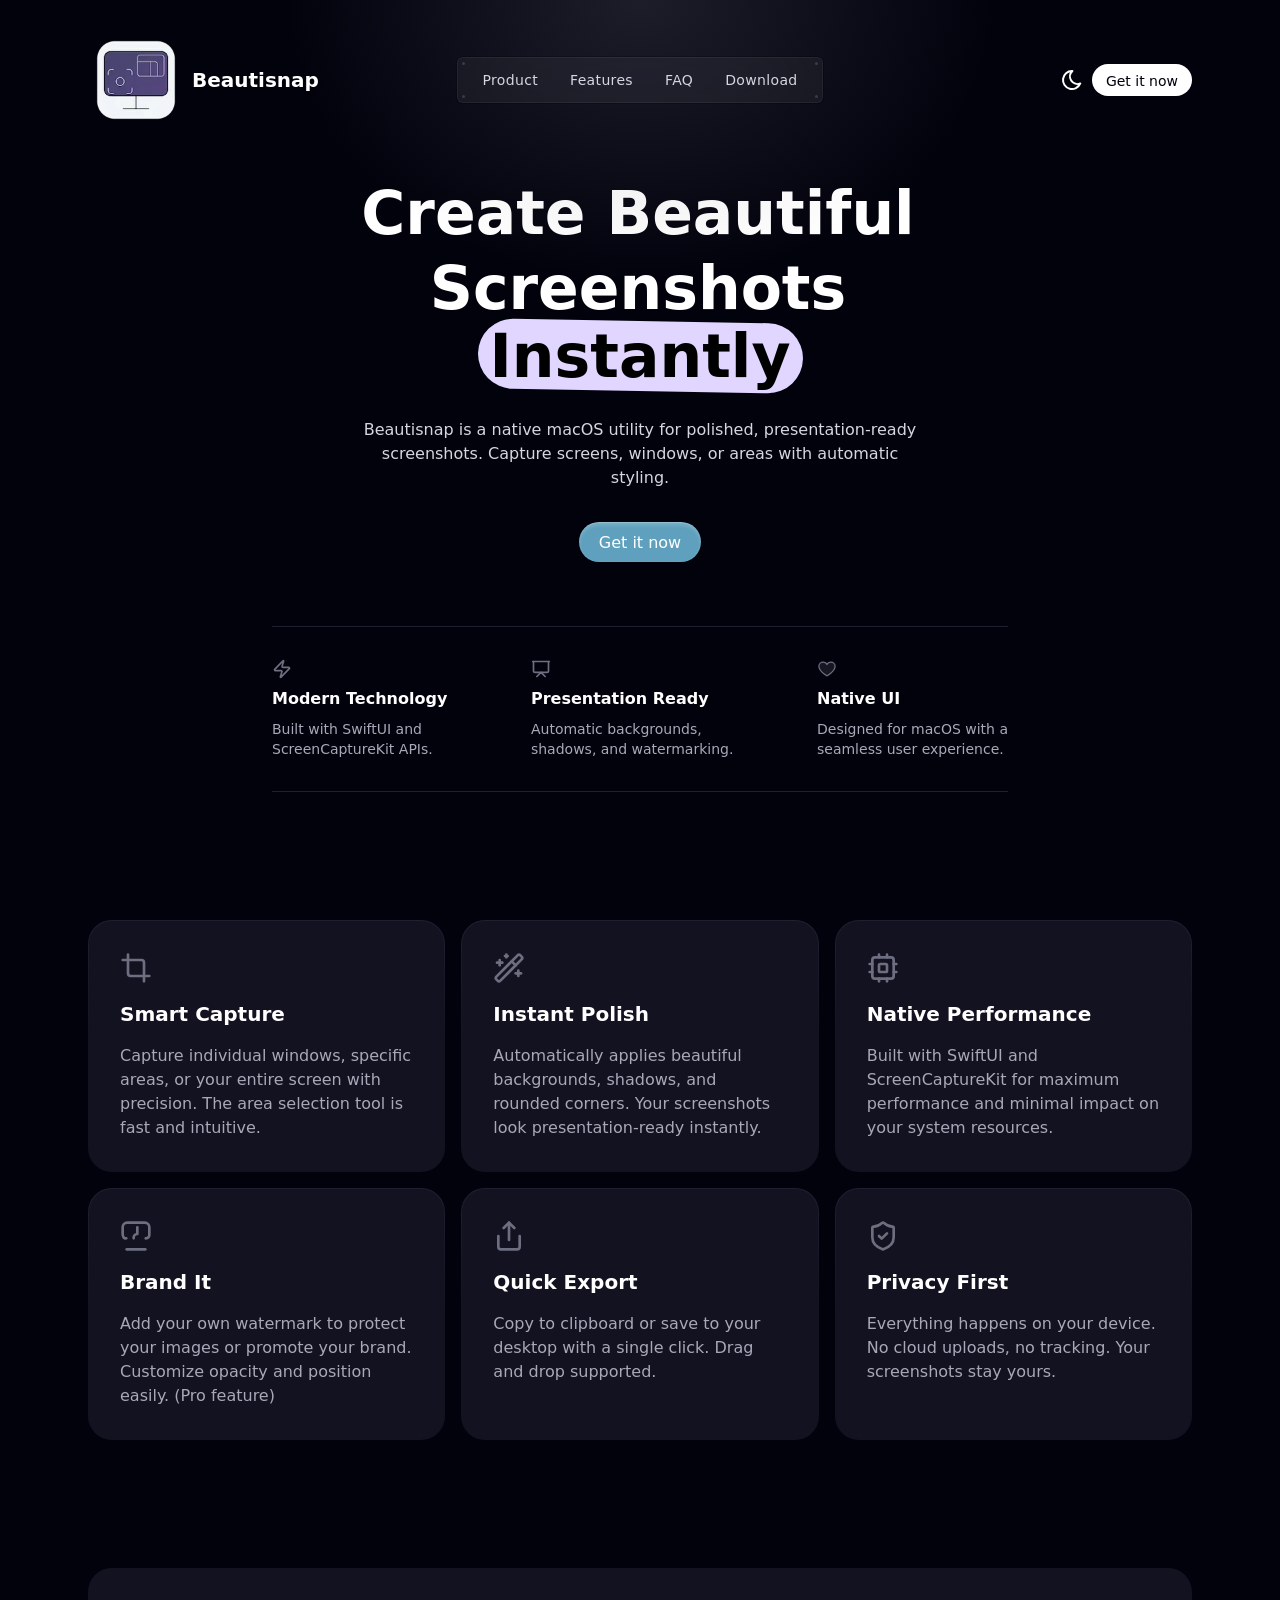
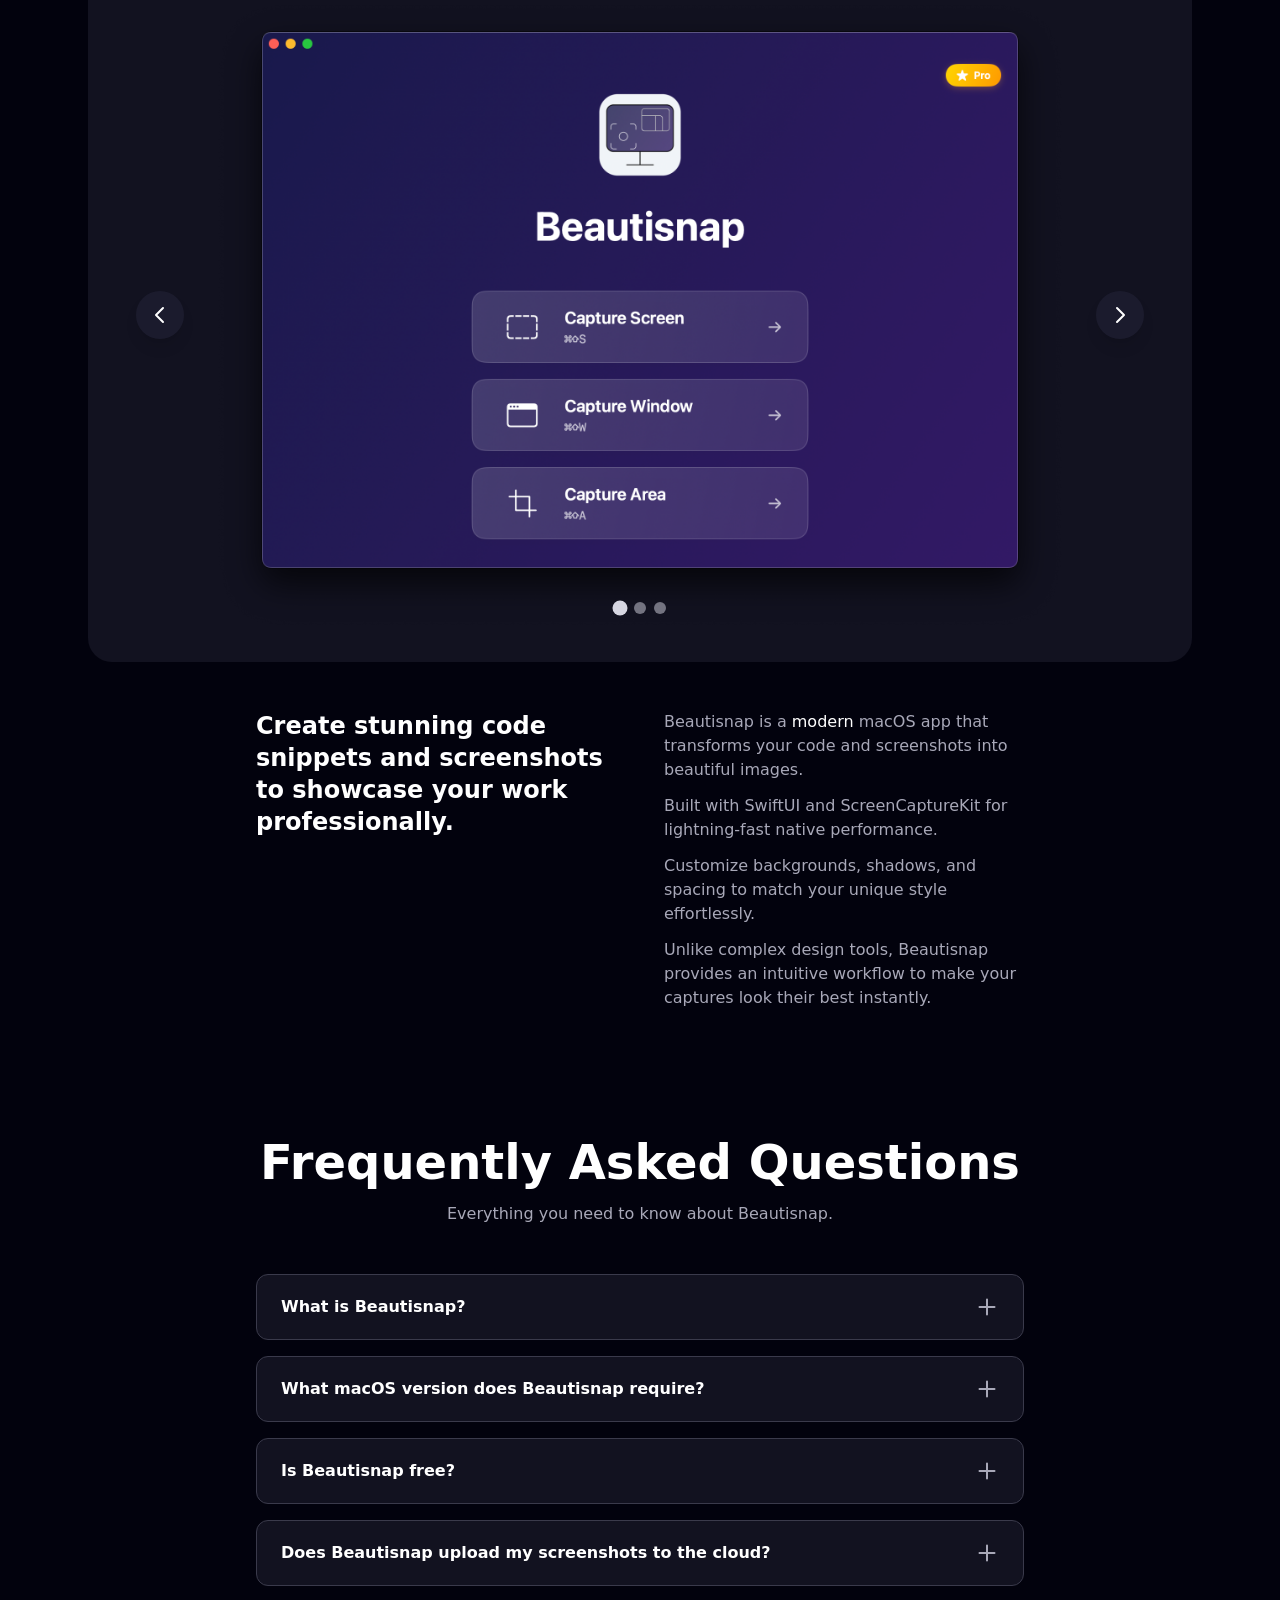
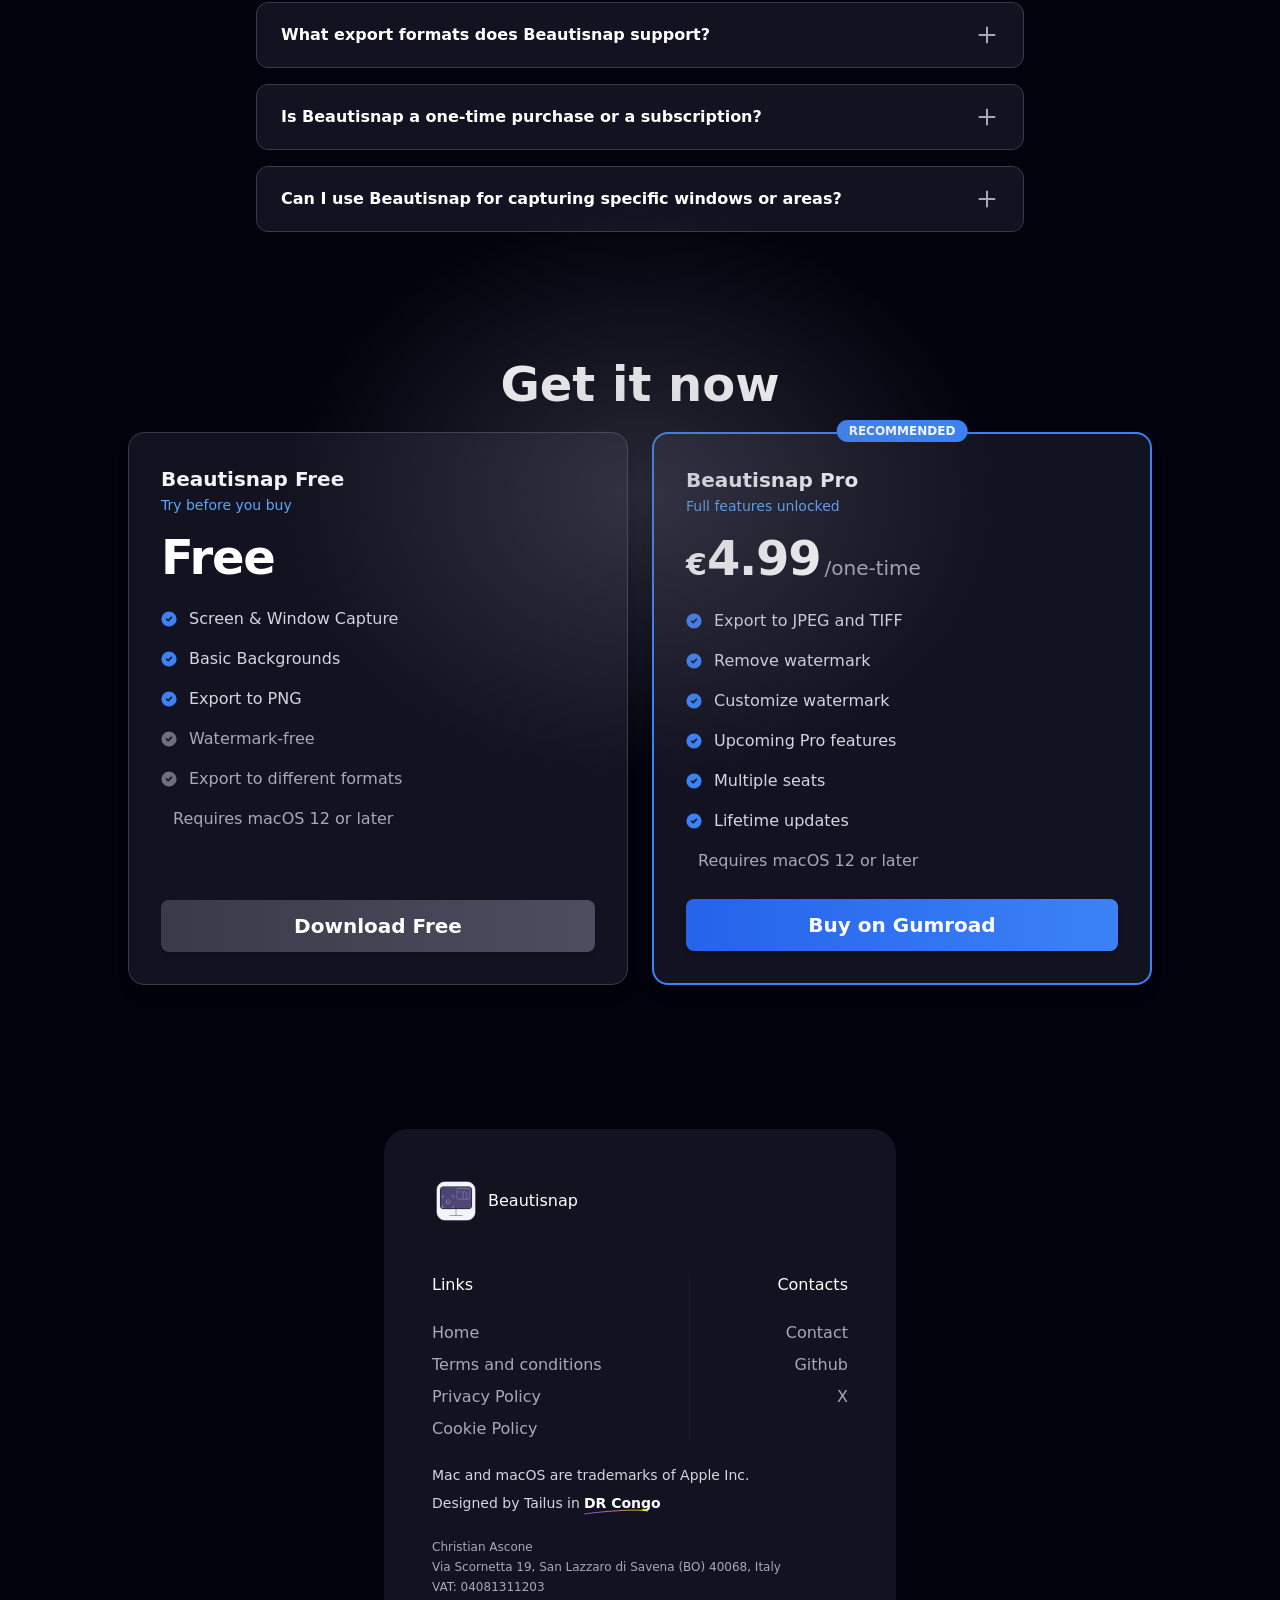
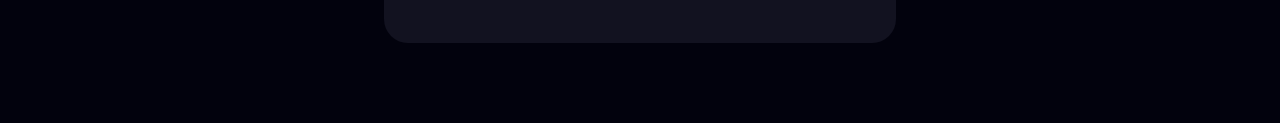
==== commit 261984e8: "Deploy" ====
--- a/index.html
+++ b/index.html
@@ -1,8 +1,8 @@
-<!DOCTYPE html><html lang="en" class="scroll-smooth"> <head><meta charset="UTF-8"><meta name="viewport" content="width=device-width"><link rel="icon" type="image/x-icon" href="/favicon.ico" media="(prefers-color-scheme: light)"><link rel="sitemap" href="/sitemap-index.xml"><meta name="generator" content="Astro v5.16.10"><meta name="color-scheme" content="dark light"><meta name="theme-color" content="#ffffff" media="(prefers-color-scheme: light)"><meta name="theme-color" content="#030712" media="(prefers-color-scheme: dark)"><!-- Canonical URL --><link rel="canonical" href="https://beautisnap.github.io/"><!-- Primary Meta Tags --><title>Beautisnap - Beautiful Screenshots for macOS</title><meta name="title" content="Beautisnap - Beautiful Screenshots for macOS"><meta name="description" content="A native macOS utility for polished, presentation-ready screenshots. Capture screens, windows, or areas with automatic styling."><meta name="keywords" content="screenshot tool, macOS screenshot, beautiful screenshots, screen capture, SwiftUI, ScreenCaptureKit, presentation screenshots, screenshot editor, mac app"><meta name="author" content="Christian Ascone"><meta name="robots" content="index, follow"><!-- Open Graph / Facebook --><meta property="og:type" content="website"><meta property="og:url" content="https://beautisnap.github.io"><meta property="og:title" content="Beautisnap - Beautiful Screenshots for macOS"><meta property="og:description" content="A native macOS utility for polished, presentation-ready screenshots. Capture screens, windows, or areas with automatic styling."><meta property="og:image" content="https://beautisnap.github.io/og.webp"><meta property="og:image:alt" content="Beautisnap - Beautiful Screenshots for macOS"><meta property="og:locale" content="en_US"><meta property="og:site_name" content="Beautisnap"><!-- Twitter --><meta property="twitter:card" content="summary_large_image"><meta property="twitter:url" content="https://beautisnap.github.io"><meta property="twitter:title" content="Beautisnap - Beautiful Screenshots for macOS"><meta property="twitter:description" content="A native macOS utility for polished, presentation-ready screenshots. Capture screens, windows, or areas with automatic styling."><meta property="twitter:image" content="https://beautisnap.github.io/og.webp"><meta property="twitter:image:alt" content="Beautisnap - Beautiful Screenshots for macOS"><meta name="twitter:site" content="@christianascone"><meta name="twitter:creator" content="@christianascone"><script type="text/javascript" src="//embeds.iubenda.com/widgets/e7a93c9e-a3e7-4f69-9348-e8fc11f4b0b0.js"></script><!-- Disable paddle libraries loading --><!-- <script is:inline src="https://cdn.paddle.com/paddle/v2/paddle.js"></script> --><!-- <script is:inline define:vars={{ paddleClientSideToken }}> --><!--   if (paddleClientSideToken.startsWith("test_")) { --><!--     Paddle.Environment.set("sandbox"); --><!--   } --><!--   Paddle.Initialize({ --><!--     token: paddleClientSideToken, --><!--   }); --><!-- </script> --><script type="application/ld+json">{"@context":"https://schema.org","@graph":[{"@type":"WebSite","@id":"https://beautisnap.app/#website","url":"https://beautisnap.app","name":"Beautisnap","description":"A native macOS utility for polished, presentation-ready screenshots. Capture screens, windows, or areas with automatic styling.","publisher":{"@id":"https://beautisnap.app/#organization"}},{"@type":"SoftwareApplication","@id":"https://beautisnap.app/#software","name":"Beautisnap","description":"A native macOS utility for polished, presentation-ready screenshots. Capture screens, windows, or areas with automatic styling.","url":"https://beautisnap.app","applicationCategory":"MultimediaApplication","applicationSubCategory":"Screenshot Tool","operatingSystem":"macOS 12+","offers":[{"@type":"Offer","name":"Beautisnap Free","price":"0","priceCurrency":"USD"},{"@type":"Offer","name":"Beautisnap Pro","price":"4.99","priceCurrency":"EUR"}],"image":"https://beautisnap.github.io/og.webp","screenshot":["https://beautisnap.github.io/screenshot-1.png","https://beautisnap.github.io/screenshot-2.png","https://beautisnap.github.io/screenshot-3.png"],"featureList":["Window and area screen capture","Automatic background styling","Drop shadows and rounded corners","Custom watermark support","Export to PNG, JPEG, TIFF","Drag and drop export","Native SwiftUI interface","ScreenCaptureKit integration","Privacy-first, no cloud uploads"],"softwareVersion":"1.0","publisher":{"@id":"https://beautisnap.app/#organization"}},{"@type":"Organization","@id":"https://beautisnap.app/#organization","name":"Beautisnap","url":"https://beautisnap.app","logo":{"@type":"ImageObject","url":"https://beautisnap.github.io/logo.webp","width":512,"height":512},"sameAs":["https://github.com/christianascone","https://x.com/christianascone"],"contactPoint":{"@type":"ContactPoint","email":"ascone.christian@gmail.com","contactType":"customer support"}},{"@type":"FAQPage","@id":"https://beautisnap.app/#faq","mainEntity":[{"@type":"Question","name":"What is Beautisnap?","acceptedAnswer":{"@type":"Answer","text":"Beautisnap is a native macOS utility that transforms your screenshots into beautiful, presentation-ready images. It automatically applies stylish backgrounds, shadows, and rounded corners to make your captures look professional instantly."}},{"@type":"Question","name":"What macOS version does Beautisnap require?","acceptedAnswer":{"@type":"Answer","text":"Beautisnap requires macOS 12 (Monterey) or later. It is built with SwiftUI and ScreenCaptureKit APIs for maximum native performance."}},{"@type":"Question","name":"Is Beautisnap free?","acceptedAnswer":{"@type":"Answer","text":"Yes, Beautisnap offers a free version with core features including screen and window capture, basic backgrounds, and PNG export. The Pro version (€4.99 one-time) unlocks watermark removal, custom watermarks, additional export formats, and future Pro features."}},{"@type":"Question","name":"Does Beautisnap upload my screenshots to the cloud?","acceptedAnswer":{"@type":"Answer","text":"No. Beautisnap is privacy-first and processes everything locally on your device. Your screenshots never leave your Mac."}},{"@type":"Question","name":"What export formats does Beautisnap support?","acceptedAnswer":{"@type":"Answer","text":"The free version supports PNG export. With Beautisnap Pro you can also export to JPEG and TIFF formats, and copy directly to clipboard."}}]}]}</script><link rel="stylesheet" href="/_astro/cookie-policy.CKCVlNSX.css">
+<!DOCTYPE html><html lang="en" class="scroll-smooth"> <head><meta charset="UTF-8"><meta name="viewport" content="width=device-width"><link rel="icon" type="image/x-icon" href="/favicon.ico" media="(prefers-color-scheme: light)"><link rel="sitemap" href="/sitemap-index.xml"><meta name="generator" content="Astro v5.16.10"><meta name="color-scheme" content="dark light"><meta name="theme-color" content="#ffffff" media="(prefers-color-scheme: light)"><meta name="theme-color" content="#030712" media="(prefers-color-scheme: dark)"><meta name="google-site-verification" content="rA-V7fonodecuECfBtePij-abLkt1QdWXogrK5ad2nM"><!-- Canonical URL --><link rel="canonical" href="https://beautisnap.github.io/"><!-- Primary Meta Tags --><title>Beautisnap - Beautiful Screenshots for macOS</title><meta name="title" content="Beautisnap - Beautiful Screenshots for macOS"><meta name="description" content="Beautisnap is a native macOS app that transforms screenshots into stunning, presentation-ready images. Add stylish backgrounds, shadows, and watermarks instantly. Free &#38; Pro available."><meta name="keywords" content="macOS screenshot app, screenshot beautifier, beautiful screenshots, screen capture tool, screenshot editor, presentation screenshots, SwiftUI app, ScreenCaptureKit, screenshot background, watermark screenshots, PNG JPEG TIFF export, professional screenshots, Beautisnap"><meta name="author" content="Christian Ascone"><meta name="robots" content="index, follow"><!-- Open Graph / Facebook --><meta property="og:type" content="website"><meta property="og:url" content="https://beautisnap.github.io"><meta property="og:title" content="Beautisnap - Beautiful Screenshots for macOS"><meta property="og:description" content="Beautisnap is a native macOS app that transforms screenshots into stunning, presentation-ready images. Add stylish backgrounds, shadows, and watermarks instantly. Free &#38; Pro available."><meta property="og:image" content="https://beautisnap.github.io/og.webp"><meta property="og:image:alt" content="Beautisnap - Beautiful Screenshots for macOS"><meta property="og:locale" content="en_US"><meta property="og:site_name" content="Beautisnap"><!-- Twitter --><meta property="twitter:card" content="summary_large_image"><meta property="twitter:url" content="https://beautisnap.github.io"><meta property="twitter:title" content="Beautisnap - Beautiful Screenshots for macOS"><meta property="twitter:description" content="Beautisnap is a native macOS app that transforms screenshots into stunning, presentation-ready images. Add stylish backgrounds, shadows, and watermarks instantly. Free &#38; Pro available."><meta property="twitter:image" content="https://beautisnap.github.io/og.webp"><meta property="twitter:image:alt" content="Beautisnap - Beautiful Screenshots for macOS"><meta name="twitter:site" content="@christianascone"><meta name="twitter:creator" content="@christianascone"><script type="text/javascript" src="//embeds.iubenda.com/widgets/e7a93c9e-a3e7-4f69-9348-e8fc11f4b0b0.js"></script><!-- Disable paddle libraries loading --><!-- <script is:inline src="https://cdn.paddle.com/paddle/v2/paddle.js"></script> --><!-- <script is:inline define:vars={{ paddleClientSideToken }}> --><!--   if (paddleClientSideToken.startsWith("test_")) { --><!--     Paddle.Environment.set("sandbox"); --><!--   } --><!--   Paddle.Initialize({ --><!--     token: paddleClientSideToken, --><!--   }); --><!-- </script> --><script type="application/ld+json">{"@context":"https://schema.org","@graph":[{"@type":"WebSite","@id":"https://beautisnap.app/#website","url":"https://beautisnap.app","name":"Beautisnap","description":"Beautisnap is a native macOS app that transforms screenshots into stunning, presentation-ready images. Add stylish backgrounds, shadows, and watermarks instantly. Free & Pro available.","publisher":{"@id":"https://beautisnap.app/#organization"}},{"@type":"SoftwareApplication","@id":"https://beautisnap.app/#software","name":"Beautisnap","description":"Beautisnap is a native macOS app that transforms screenshots into stunning, presentation-ready images. Add stylish backgrounds, shadows, and watermarks instantly. Free & Pro available.","url":"https://beautisnap.app","applicationCategory":"MultimediaApplication","applicationSubCategory":"Screenshot Tool","operatingSystem":"macOS 12+","offers":[{"@type":"Offer","name":"Beautisnap Free","price":"0","priceCurrency":"USD"},{"@type":"Offer","name":"Beautisnap Pro","price":"4.99","priceCurrency":"EUR"}],"image":"https://beautisnap.github.io/og.webp","screenshot":["https://beautisnap.github.io/screenshot-1.png","https://beautisnap.github.io/screenshot-2.png","https://beautisnap.github.io/screenshot-3.png"],"featureList":["Window and area screen capture","Automatic background styling","Drop shadows and rounded corners","Custom watermark support","Export to PNG, JPEG, TIFF","Drag and drop export","Native SwiftUI interface","ScreenCaptureKit integration","Privacy-first, no cloud uploads"],"softwareVersion":"1.0","publisher":{"@id":"https://beautisnap.app/#organization"}},{"@type":"Organization","@id":"https://beautisnap.app/#organization","name":"Beautisnap","url":"https://beautisnap.app","logo":{"@type":"ImageObject","url":"https://beautisnap.github.io/logo.webp","width":512,"height":512},"sameAs":["https://github.com/christianascone","https://x.com/christianascone"],"contactPoint":{"@type":"ContactPoint","email":"ascone.christian@gmail.com","contactType":"customer support"}},{"@type":"FAQPage","@id":"https://beautisnap.app/#faq","mainEntity":[{"@type":"Question","name":"What is Beautisnap?","acceptedAnswer":{"@type":"Answer","text":"Beautisnap is a native macOS utility that transforms your screenshots into beautiful, presentation-ready images. It automatically applies stylish backgrounds, shadows, and rounded corners to make your captures look professional instantly."}},{"@type":"Question","name":"What macOS version does Beautisnap require?","acceptedAnswer":{"@type":"Answer","text":"Beautisnap requires macOS 12 (Monterey) or later. It is built with SwiftUI and ScreenCaptureKit APIs for maximum native performance."}},{"@type":"Question","name":"Is Beautisnap free?","acceptedAnswer":{"@type":"Answer","text":"Yes, Beautisnap offers a free version with core features including screen and window capture, basic backgrounds, and PNG export. The Pro version (€4.99 one-time payment) unlocks watermark removal, custom watermarks, additional export formats (JPEG, TIFF), and all future Pro features."}},{"@type":"Question","name":"Does Beautisnap upload my screenshots to the cloud?","acceptedAnswer":{"@type":"Answer","text":"No. Beautisnap is privacy-first and processes everything locally on your device. Your screenshots never leave your Mac — no account required, no cloud storage, no tracking."}},{"@type":"Question","name":"What export formats does Beautisnap support?","acceptedAnswer":{"@type":"Answer","text":"The free version supports PNG export. With Beautisnap Pro you can also export to JPEG and TIFF formats, giving you flexibility for any use case."}},{"@type":"Question","name":"Is Beautisnap a one-time purchase or a subscription?","acceptedAnswer":{"@type":"Answer","text":"Beautisnap Pro is a one-time purchase of €4.99 — no subscriptions, no recurring fees. You also get lifetime updates included."}},{"@type":"Question","name":"Can I use Beautisnap for capturing specific windows or areas?","acceptedAnswer":{"@type":"Answer","text":"Yes! Beautisnap supports screen capture, window capture, and custom area selection. Each capture mode automatically applies professional styling so your images are ready to share immediately."}}]}]}</script><link rel="stylesheet" href="/_astro/cookie-policy.D3oZEkZJ.css">
 <style>.slider-dot[data-astro-cid-x2lc2h5w]{cursor:pointer}#slider-track[data-astro-cid-x2lc2h5w]{will-change:transform}@media (prefers-reduced-motion: reduce){#slider-track[data-astro-cid-x2lc2h5w]{transition:none}}
 </style></head> <body class="overflow-x-hidden bg-white dark:bg-gray-950"> <!-- Skip to main content link for keyboard navigation (WCAG 2.4.1) --> <a href="#main-content" class="sr-only focus:not-sr-only focus:absolute focus:top-4 focus:left-4 focus:z-[100] focus:px-4 focus:py-2 focus:bg-primary-600 focus:text-white focus:rounded-md focus:outline-none focus:ring-2 focus:ring-primary-500 focus:ring-offset-2">
 Skip to main content
-</a> <header> <nav aria-label="Main navigation" class="absolute z-50 w-full lg:bg-transparent dark:lg:bg-transparent"> <div class="max-w-6xl mx-auto px-6 md:px-12 xl:px-6">  <div class="relative flex flex-wrap items-center justify-between gap-6 py-3 md:gap-0 md:py-4 lg:py-8"> <div class="relative z-20 flex w-full items-center justify-between md:px-0 lg:w-max"> <a href="/" aria-label="Go home" class="flex items-center gap-2"> <img src="/logo_144_144.webp" class="w-24" alt="Beautisnap logo"> <span class="text-gray-900 dark:text-white font-bold text-xl">Beautisnap</span> </a> <div class="relative flex max-h-10 items-center lg:hidden"> <style>astro-island,astro-slot,astro-static-slot{display:contents}</style><script>(()=>{var e=async t=>{await(await t())()};(self.Astro||(self.Astro={})).load=e;window.dispatchEvent(new Event("astro:load"));})();</script><script>(()=>{var A=Object.defineProperty;var g=(i,o,a)=>o in i?A(i,o,{enumerable:!0,configurable:!0,writable:!0,value:a}):i[o]=a;var d=(i,o,a)=>g(i,typeof o!="symbol"?o+"":o,a);{let i={0:t=>m(t),1:t=>a(t),2:t=>new RegExp(t),3:t=>new Date(t),4:t=>new Map(a(t)),5:t=>new Set(a(t)),6:t=>BigInt(t),7:t=>new URL(t),8:t=>new Uint8Array(t),9:t=>new Uint16Array(t),10:t=>new Uint32Array(t),11:t=>1/0*t},o=t=>{let[l,e]=t;return l in i?i[l](e):void 0},a=t=>t.map(o),m=t=>typeof t!="object"||t===null?t:Object.fromEntries(Object.entries(t).map(([l,e])=>[l,o(e)]));class y extends HTMLElement{constructor(){super(...arguments);d(this,"Component");d(this,"hydrator");d(this,"hydrate",async()=>{var b;if(!this.hydrator||!this.isConnected)return;let e=(b=this.parentElement)==null?void 0:b.closest("astro-island[ssr]");if(e){e.addEventListener("astro:hydrate",this.hydrate,{once:!0});return}let c=this.querySelectorAll("astro-slot"),n={},h=this.querySelectorAll("template[data-astro-template]");for(let r of h){let s=r.closest(this.tagName);s!=null&&s.isSameNode(this)&&(n[r.getAttribute("data-astro-template")||"default"]=r.innerHTML,r.remove())}for(let r of c){let s=r.closest(this.tagName);s!=null&&s.isSameNode(this)&&(n[r.getAttribute("name")||"default"]=r.innerHTML)}let p;try{p=this.hasAttribute("props")?m(JSON.parse(this.getAttribute("props"))):{}}catch(r){let s=this.getAttribute("component-url")||"<unknown>",v=this.getAttribute("component-export");throw v&&(s+=` (export ${v})`),console.error(`[hydrate] Error parsing props for component ${s}`,this.getAttribute("props"),r),r}let u;await this.hydrator(this)(this.Component,p,n,{client:this.getAttribute("client")}),this.removeAttribute("ssr"),this.dispatchEvent(new CustomEvent("astro:hydrate"))});d(this,"unmount",()=>{this.isConnected||this.dispatchEvent(new CustomEvent("astro:unmount"))})}disconnectedCallback(){document.removeEventListener("astro:after-swap",this.unmount),document.addEventListener("astro:after-swap",this.unmount,{once:!0})}connectedCallback(){if(!this.hasAttribute("await-children")||document.readyState==="interactive"||document.readyState==="complete")this.childrenConnectedCallback();else{let e=()=>{document.removeEventListener("DOMContentLoaded",e),c.disconnect(),this.childrenConnectedCallback()},c=new MutationObserver(()=>{var n;((n=this.lastChild)==null?void 0:n.nodeType)===Node.COMMENT_NODE&&this.lastChild.nodeValue==="astro:end"&&(this.lastChild.remove(),e())});c.observe(this,{childList:!0}),document.addEventListener("DOMContentLoaded",e)}}async childrenConnectedCallback(){let e=this.getAttribute("before-hydration-url");e&&await import(e),this.start()}async start(){let e=JSON.parse(this.getAttribute("opts")),c=this.getAttribute("client");if(Astro[c]===void 0){window.addEventListener(`astro:${c}`,()=>this.start(),{once:!0});return}try{await Astro[c](async()=>{let n=this.getAttribute("renderer-url"),[h,{default:p}]=await Promise.all([import(this.getAttribute("component-url")),n?import(n):()=>()=>{}]),u=this.getAttribute("component-export")||"default";if(!u.includes("."))this.Component=h[u];else{this.Component=h;for(let f of u.split("."))this.Component=this.Component[f]}return this.hydrator=p,this.hydrate},e,this)}catch(n){console.error(`[astro-island] Error hydrating ${this.getAttribute("component-url")}`,n)}}attributeChangedCallback(){this.hydrate()}}d(y,"observedAttributes",["props"]),customElements.get("astro-island")||customElements.define("astro-island",y)}})();</script><astro-island uid="Z1zX8ya" component-url="/_astro/ThemeToggle.BzZmpGJ0.js" component-export="default" renderer-url="/_astro/client.7gCkNrrS.js" props="{}" ssr client="load" opts="{&quot;name&quot;:&quot;ThemeToggle&quot;,&quot;value&quot;:true}" await-children><div></div><!--astro:end--></astro-island> </div> </div> <div id="navLayer" aria-hidden="true" class="fixed inset-0 z-10 h-screen w-screen origin-bottom scale-y-0 bg-white/70 backdrop-blur-2xl transition duration-500 dark:bg-gray-900/70 lg:hidden"></div> <div id="navlinks" class="hidden flex-wrap lg:flex gap-6 items-center w-full lg:w-fit"> <div class="lg:fixed lg:inset-x-0 lg:size-fit lg:m-auto"> <div class="relative p-2 bg-gray-950/5 backdrop-blur-2xl ring-1 ring-gray-950/10 dark:ring-gray-950/25 rounded-md border border-white/50 dark:bg-white/5 dark:border-white/5"> <div class="absolute inset-1 flex justify-between"> <div class="flex flex-col justify-between"> <div class="size-[3px] rounded-full bg-gray-950/30 dark:bg-white/15"></div> <div class="size-[3px] rounded-full bg-gray-950/30 dark:bg-white/15"></div> </div> <div class="flex flex-col justify-between"> <div class="size-[3px] rounded-full bg-gray-950/30 dark:bg-white/15"></div> <div class="size-[3px] rounded-full bg-gray-950/30 dark:bg-white/15"></div> </div> </div>  <div class="relative w-full text-gray-600 dark:text-gray-300"> <ul class="flex flex-col gap-6 tracking-wide lg:flex-row lg:gap-0 lg:text-sm"> <li> <a href="/#home" class="px-2 py-1 hover:bg-gray-950/5 hover:text-gray-950 rounded-[--btn-border-radius] block transition dark:hover:text-white md:px-4 dark:hover:bg-white/5"> <span>Product</span> </a> </li><li> <a href="/#features" class="px-2 py-1 hover:bg-gray-950/5 hover:text-gray-950 rounded-[--btn-border-radius] block transition dark:hover:text-white md:px-4 dark:hover:bg-white/5"> <span>Features</span> </a> </li><li> <a href="/#get-started" class="px-2 py-1 hover:bg-gray-950/5 hover:text-gray-950 rounded-[--btn-border-radius] block transition dark:hover:text-white md:px-4 dark:hover:bg-white/5"> <span>Download</span> </a> </li> </ul> </div>  </div> </div> <div class="w-full my-6 border-t dark:border-[--ui-dark-border-color] pt-6 lg:mt-0 flex gap-2 lg:my-0 lg:border-none lg:pt-0"> <astro-island uid="Z1zX8ya" component-url="/_astro/ThemeToggle.BzZmpGJ0.js" component-export="default" renderer-url="/_astro/client.7gCkNrrS.js" props="{}" ssr client="load" opts="{&quot;name&quot;:&quot;ThemeToggle&quot;,&quot;value&quot;:true}" await-children><div></div><!--astro:end--></astro-island> <a href="/login" class="group flex items-center relative [borderWidth:--btn-border-width] rounded-[--btn-border-radius] *:select-none [&#38;>*:not(.sr-only)]:relative before:rounded-[calc(var(--btn-border-radius)-1px)] before:absolute before:inset-0 before:border-t before:bg-gradient-to-b *:disabled:opacity-20 disabled:before:border-0 disabled:border bg-white dark:bg-transparent before:border-white disabled:text-gray-950/40 disabled:border-gray-200 disabled:bg-gray-100 disabled:*:text-gray-300 disabled:before:border-transparent disabled:before:bg-gray-50 disabled:before:from-transparent dark:before:border-b dark:before:border-t-0 dark:before:border-transparent dark:before:from-transparent dark:hover:before:border-gray-950/20 dark:disabled:border-gray-800/50 disabled:dark:bg-gray-900 dark:disabled:before:bg-gray-900 dark:disabled:before:from-gray-900 dark:*:disabled:!text-white text-gray-900 border-gray-200 before:from-gray-100 hover:bg-gray-100 active:bg-gray-200 dark:text-gray-300 dark:border-gray-300/15 dark:hover:bg-gray-300/5 dark:active:bg-gray-300/10 dark:active:before:from-gray-300/5 text-sm h-8 px-3.5 w-full justify-center md:w-fit lg:hidden">
+</a> <header> <nav aria-label="Main navigation" class="absolute z-50 w-full lg:bg-transparent dark:lg:bg-transparent"> <div class="max-w-6xl mx-auto px-6 md:px-12 xl:px-6">  <div class="relative flex flex-wrap items-center justify-between gap-6 py-3 md:gap-0 md:py-4 lg:py-8"> <div class="relative z-20 flex w-full items-center justify-between md:px-0 lg:w-max"> <a href="/" aria-label="Go home" class="flex items-center gap-2"> <img src="/logo_144_144.webp" class="w-24" alt="Beautisnap logo"> <span class="text-gray-900 dark:text-white font-bold text-xl">Beautisnap</span> </a> <div class="relative flex max-h-10 items-center lg:hidden"> <style>astro-island,astro-slot,astro-static-slot{display:contents}</style><script>(()=>{var e=async t=>{await(await t())()};(self.Astro||(self.Astro={})).load=e;window.dispatchEvent(new Event("astro:load"));})();</script><script>(()=>{var A=Object.defineProperty;var g=(i,o,a)=>o in i?A(i,o,{enumerable:!0,configurable:!0,writable:!0,value:a}):i[o]=a;var d=(i,o,a)=>g(i,typeof o!="symbol"?o+"":o,a);{let i={0:t=>m(t),1:t=>a(t),2:t=>new RegExp(t),3:t=>new Date(t),4:t=>new Map(a(t)),5:t=>new Set(a(t)),6:t=>BigInt(t),7:t=>new URL(t),8:t=>new Uint8Array(t),9:t=>new Uint16Array(t),10:t=>new Uint32Array(t),11:t=>1/0*t},o=t=>{let[l,e]=t;return l in i?i[l](e):void 0},a=t=>t.map(o),m=t=>typeof t!="object"||t===null?t:Object.fromEntries(Object.entries(t).map(([l,e])=>[l,o(e)]));class y extends HTMLElement{constructor(){super(...arguments);d(this,"Component");d(this,"hydrator");d(this,"hydrate",async()=>{var b;if(!this.hydrator||!this.isConnected)return;let e=(b=this.parentElement)==null?void 0:b.closest("astro-island[ssr]");if(e){e.addEventListener("astro:hydrate",this.hydrate,{once:!0});return}let c=this.querySelectorAll("astro-slot"),n={},h=this.querySelectorAll("template[data-astro-template]");for(let r of h){let s=r.closest(this.tagName);s!=null&&s.isSameNode(this)&&(n[r.getAttribute("data-astro-template")||"default"]=r.innerHTML,r.remove())}for(let r of c){let s=r.closest(this.tagName);s!=null&&s.isSameNode(this)&&(n[r.getAttribute("name")||"default"]=r.innerHTML)}let p;try{p=this.hasAttribute("props")?m(JSON.parse(this.getAttribute("props"))):{}}catch(r){let s=this.getAttribute("component-url")||"<unknown>",v=this.getAttribute("component-export");throw v&&(s+=` (export ${v})`),console.error(`[hydrate] Error parsing props for component ${s}`,this.getAttribute("props"),r),r}let u;await this.hydrator(this)(this.Component,p,n,{client:this.getAttribute("client")}),this.removeAttribute("ssr"),this.dispatchEvent(new CustomEvent("astro:hydrate"))});d(this,"unmount",()=>{this.isConnected||this.dispatchEvent(new CustomEvent("astro:unmount"))})}disconnectedCallback(){document.removeEventListener("astro:after-swap",this.unmount),document.addEventListener("astro:after-swap",this.unmount,{once:!0})}connectedCallback(){if(!this.hasAttribute("await-children")||document.readyState==="interactive"||document.readyState==="complete")this.childrenConnectedCallback();else{let e=()=>{document.removeEventListener("DOMContentLoaded",e),c.disconnect(),this.childrenConnectedCallback()},c=new MutationObserver(()=>{var n;((n=this.lastChild)==null?void 0:n.nodeType)===Node.COMMENT_NODE&&this.lastChild.nodeValue==="astro:end"&&(this.lastChild.remove(),e())});c.observe(this,{childList:!0}),document.addEventListener("DOMContentLoaded",e)}}async childrenConnectedCallback(){let e=this.getAttribute("before-hydration-url");e&&await import(e),this.start()}async start(){let e=JSON.parse(this.getAttribute("opts")),c=this.getAttribute("client");if(Astro[c]===void 0){window.addEventListener(`astro:${c}`,()=>this.start(),{once:!0});return}try{await Astro[c](async()=>{let n=this.getAttribute("renderer-url"),[h,{default:p}]=await Promise.all([import(this.getAttribute("component-url")),n?import(n):()=>()=>{}]),u=this.getAttribute("component-export")||"default";if(!u.includes("."))this.Component=h[u];else{this.Component=h;for(let f of u.split("."))this.Component=this.Component[f]}return this.hydrator=p,this.hydrate},e,this)}catch(n){console.error(`[astro-island] Error hydrating ${this.getAttribute("component-url")}`,n)}}attributeChangedCallback(){this.hydrate()}}d(y,"observedAttributes",["props"]),customElements.get("astro-island")||customElements.define("astro-island",y)}})();</script><astro-island uid="Z1zX8ya" component-url="/_astro/ThemeToggle.BzZmpGJ0.js" component-export="default" renderer-url="/_astro/client.7gCkNrrS.js" props="{}" ssr client="load" opts="{&quot;name&quot;:&quot;ThemeToggle&quot;,&quot;value&quot;:true}" await-children><div></div><!--astro:end--></astro-island> </div> </div> <div id="navLayer" aria-hidden="true" class="fixed inset-0 z-10 h-screen w-screen origin-bottom scale-y-0 bg-white/70 backdrop-blur-2xl transition duration-500 dark:bg-gray-900/70 lg:hidden"></div> <div id="navlinks" class="hidden flex-wrap lg:flex gap-6 items-center w-full lg:w-fit"> <div class="lg:fixed lg:inset-x-0 lg:size-fit lg:m-auto"> <div class="relative p-2 bg-gray-950/5 backdrop-blur-2xl ring-1 ring-gray-950/10 dark:ring-gray-950/25 rounded-md border border-white/50 dark:bg-white/5 dark:border-white/5"> <div class="absolute inset-1 flex justify-between"> <div class="flex flex-col justify-between"> <div class="size-[3px] rounded-full bg-gray-950/30 dark:bg-white/15"></div> <div class="size-[3px] rounded-full bg-gray-950/30 dark:bg-white/15"></div> </div> <div class="flex flex-col justify-between"> <div class="size-[3px] rounded-full bg-gray-950/30 dark:bg-white/15"></div> <div class="size-[3px] rounded-full bg-gray-950/30 dark:bg-white/15"></div> </div> </div>  <div class="relative w-full text-gray-600 dark:text-gray-300"> <ul class="flex flex-col gap-6 tracking-wide lg:flex-row lg:gap-0 lg:text-sm"> <li> <a href="/#home" class="px-2 py-1 hover:bg-gray-950/5 hover:text-gray-950 rounded-[--btn-border-radius] block transition dark:hover:text-white md:px-4 dark:hover:bg-white/5"> <span>Product</span> </a> </li><li> <a href="/#features" class="px-2 py-1 hover:bg-gray-950/5 hover:text-gray-950 rounded-[--btn-border-radius] block transition dark:hover:text-white md:px-4 dark:hover:bg-white/5"> <span>Features</span> </a> </li><li> <a href="/#faq" class="px-2 py-1 hover:bg-gray-950/5 hover:text-gray-950 rounded-[--btn-border-radius] block transition dark:hover:text-white md:px-4 dark:hover:bg-white/5"> <span>FAQ</span> </a> </li><li> <a href="/#get-started" class="px-2 py-1 hover:bg-gray-950/5 hover:text-gray-950 rounded-[--btn-border-radius] block transition dark:hover:text-white md:px-4 dark:hover:bg-white/5"> <span>Download</span> </a> </li> </ul> </div>  </div> </div> <div class="w-full my-6 border-t dark:border-[--ui-dark-border-color] pt-6 lg:mt-0 flex gap-2 lg:my-0 lg:border-none lg:pt-0"> <astro-island uid="Z1zX8ya" component-url="/_astro/ThemeToggle.BzZmpGJ0.js" component-export="default" renderer-url="/_astro/client.7gCkNrrS.js" props="{}" ssr client="load" opts="{&quot;name&quot;:&quot;ThemeToggle&quot;,&quot;value&quot;:true}" await-children><div></div><!--astro:end--></astro-island> <a href="/login" class="group flex items-center relative [borderWidth:--btn-border-width] rounded-[--btn-border-radius] *:select-none [&#38;>*:not(.sr-only)]:relative before:rounded-[calc(var(--btn-border-radius)-1px)] before:absolute before:inset-0 before:border-t before:bg-gradient-to-b *:disabled:opacity-20 disabled:before:border-0 disabled:border bg-white dark:bg-transparent before:border-white disabled:text-gray-950/40 disabled:border-gray-200 disabled:bg-gray-100 disabled:*:text-gray-300 disabled:before:border-transparent disabled:before:bg-gray-50 disabled:before:from-transparent dark:before:border-b dark:before:border-t-0 dark:before:border-transparent dark:before:from-transparent dark:hover:before:border-gray-950/20 dark:disabled:border-gray-800/50 disabled:dark:bg-gray-900 dark:disabled:before:bg-gray-900 dark:disabled:before:from-gray-900 dark:*:disabled:!text-white text-gray-900 border-gray-200 before:from-gray-100 hover:bg-gray-100 active:bg-gray-200 dark:text-gray-300 dark:border-gray-300/15 dark:hover:bg-gray-300/5 dark:active:bg-gray-300/10 dark:active:before:from-gray-300/5 text-sm h-8 px-3.5 w-full justify-center md:w-fit lg:hidden">
 Sign In
 </a> <a href="/#get-started" class="group font-medium [--radial-opacity:0.4] dark:[--radial-opacity:0] rounded-[--btn-border-radius] [background-image:radial-gradient(76%_151%_at_52%_-52%,rgba(255,255,255,var(--radial-opacity))_0%,transparent_100%)] flex items-center justify-center transition-[filter] duration-150 ease-in-out active:brightness-95 dark:shadow-inner dark:border-t dark:border-t-white/35 outline-2 outline-offset-2 focus-visible:outline outline-primary-600 dark:shadow-white/20 disabled:bg-gray-200 disabled:text-gray-400 disabled:shadow-none disabled:hover:brightness-100 dark:disabled:bg-gray-500/10 dark:disabled:[background-image:none] dark:disabled:text-gray-700 dark:disabled:shadow-none dark:disabled:border-none bg-gray-900 text-white [box-shadow:rgba(255,255,255,0.2)_0px_1px_0px_0px_inset,theme(colors.gray.900)_0px_0px_0px_1px] hover:brightness-125 dark:bg-white dark:text-gray-950 text-sm h-8 px-3.5 w-full md:w-fit" aria-label="Get Beautisnap now">
 Get it now
@@ -47,7 +47,11 @@
 Customize backgrounds, shadows, and spacing to match your unique style effortlessly.
 </p> <p class="text-gray-600 dark:text-gray-400" data-astro-cid-x2lc2h5w>
 Unlike complex design tools, Beautisnap provides an intuitive workflow to make your captures look their best instantly.
-</p> </div> </div>  </div> </section> <script type="module">let o=0;const i=3;let l=null;const v=document.getElementById("slider-track"),p=document.getElementById("prev-btn"),b=document.getElementById("next-btn"),E=document.querySelectorAll(".slider-dot"),L=document.getElementById("slider-container"),t=document.getElementById("zoom-modal"),c=document.getElementById("zoom-image"),I=document.getElementById("close-zoom"),h=document.querySelectorAll("#slider-track img[data-zoom-src]");function d(){v&&(v.style.transform=`translateX(-${o*100}%)`),E.forEach((e,n)=>{n===o?(e.classList.add("bg-white","dark:bg-gray-300","scale-125"),e.classList.remove("bg-white/50","dark:bg-gray-300/50")):(e.classList.remove("bg-white","dark:bg-gray-300","scale-125"),e.classList.add("bg-white/50","dark:bg-gray-300/50"))})}function r(){o=(o+1)%i,d()}function k(){o=(o-1+i)%i,d()}function w(e){o=e,d(),s()}function a(){l=window.setInterval(r,5e3)}function m(){l!==null&&(clearInterval(l),l=null)}function s(){m(),a()}function A(e,n){t&&c&&(c.src=e,c.alt=n,t.classList.remove("hidden"),t.classList.add("flex"),document.body.style.overflow="hidden",m())}function u(){t&&(t.classList.add("hidden"),t.classList.remove("flex"),document.body.style.overflow="",a())}p?.addEventListener("click",()=>{k(),s()});b?.addEventListener("click",()=>{r(),s()});E.forEach((e,n)=>{e.addEventListener("click",()=>w(n))});h.forEach(e=>{e.addEventListener("click",n=>{const g=n.target,f=g.getAttribute("data-zoom-src"),y=g.getAttribute("alt");f&&y&&A(f,y)})});I?.addEventListener("click",e=>{e.stopPropagation(),u()});t?.addEventListener("click",u);c?.addEventListener("click",e=>{e.stopPropagation()});L?.addEventListener("mouseenter",m);L?.addEventListener("mouseleave",a);document.addEventListener("keydown",e=>{if(t?.classList.contains("flex")){e.key==="Escape"&&u();return}e.key==="ArrowLeft"?(k(),s()):e.key==="ArrowRight"&&(r(),s())});d();a();</script>  <!-- <Roadmap /> --> <!-- <SpeedSection /> --> <!-- <Stats /> --> <!-- <Testimonials/> --> <section class="scroll-mt-24" id="get-started"> <div class="relative"> <div aria-hidden="true" class="opacity-0 dark:opacity-35 absolute [background-image:radial-gradient(theme(colors.gray.500),transparent_50%)] top-0 w-[1000px] z-10 h-[800px] left-1/2 -translate-x-1/2 -translate-y-1/3 pointer-events-none"></div> <div class="max-w-6xl mx-auto px-6 md:px-12 xl:px-6">  <div class="relative"> <div class="mt-6 m-auto space-y-6"> <h2 class="text-center text-4xl font-bold text-gray-800 dark:text-white md:text-5xl">
+</p> </div> </div>  </div> </section> <script type="module">let o=0;const i=3;let l=null;const v=document.getElementById("slider-track"),p=document.getElementById("prev-btn"),b=document.getElementById("next-btn"),E=document.querySelectorAll(".slider-dot"),L=document.getElementById("slider-container"),t=document.getElementById("zoom-modal"),c=document.getElementById("zoom-image"),I=document.getElementById("close-zoom"),h=document.querySelectorAll("#slider-track img[data-zoom-src]");function d(){v&&(v.style.transform=`translateX(-${o*100}%)`),E.forEach((e,n)=>{n===o?(e.classList.add("bg-white","dark:bg-gray-300","scale-125"),e.classList.remove("bg-white/50","dark:bg-gray-300/50")):(e.classList.remove("bg-white","dark:bg-gray-300","scale-125"),e.classList.add("bg-white/50","dark:bg-gray-300/50"))})}function r(){o=(o+1)%i,d()}function k(){o=(o-1+i)%i,d()}function w(e){o=e,d(),s()}function a(){l=window.setInterval(r,5e3)}function m(){l!==null&&(clearInterval(l),l=null)}function s(){m(),a()}function A(e,n){t&&c&&(c.src=e,c.alt=n,t.classList.remove("hidden"),t.classList.add("flex"),document.body.style.overflow="hidden",m())}function u(){t&&(t.classList.add("hidden"),t.classList.remove("flex"),document.body.style.overflow="",a())}p?.addEventListener("click",()=>{k(),s()});b?.addEventListener("click",()=>{r(),s()});E.forEach((e,n)=>{e.addEventListener("click",()=>w(n))});h.forEach(e=>{e.addEventListener("click",n=>{const g=n.target,f=g.getAttribute("data-zoom-src"),y=g.getAttribute("alt");f&&y&&A(f,y)})});I?.addEventListener("click",e=>{e.stopPropagation(),u()});t?.addEventListener("click",u);c?.addEventListener("click",e=>{e.stopPropagation()});L?.addEventListener("mouseenter",m);L?.addEventListener("mouseleave",a);document.addEventListener("keydown",e=>{if(t?.classList.contains("flex")){e.key==="Escape"&&u();return}e.key==="ArrowLeft"?(k(),s()):e.key==="ArrowRight"&&(r(),s())});d();a();</script>  <!-- <Roadmap /> --> <!-- <SpeedSection /> --> <!-- <Stats /> --> <!-- <Testimonials/> --> <section class="scroll-mt-24" id="faq"> <div class="max-w-6xl mx-auto px-6 md:px-12 xl:px-6">  <div class="max-w-3xl mx-auto"> <div class="text-center mb-12"> <h2 class="text-4xl font-bold text-gray-800 dark:text-white md:text-5xl">
+Frequently Asked Questions
+</h2> <p class="mt-4 text-gray-600 dark:text-gray-400">
+Everything you need to know about Beautisnap.
+</p> </div> <dl class="space-y-4"> <div class="border border-gray-200 dark:border-gray-700 rounded-xl overflow-hidden bg-gray-50 dark:bg-gray-900"> <dt> <button type="button" class="faq-toggle w-full flex items-center justify-between px-6 py-5 text-left gap-4" aria-expanded="false" aria-controls="faq-answer-0" id="faq-question-0"> <span class="text-base font-semibold text-gray-800 dark:text-white"> What is Beautisnap? </span> <span class="faq-icon flex-shrink-0 w-6 h-6 text-gray-500 dark:text-gray-400 transition-transform duration-200" aria-hidden="true"> <svg xmlns="http://www.w3.org/2000/svg" fill="none" viewBox="0 0 24 24" stroke-width="2" stroke="currentColor"> <path stroke-linecap="round" stroke-linejoin="round" d="M12 4.5v15m7.5-7.5h-15"></path> </svg> </span> </button> </dt> <dd id="faq-answer-0" role="region" aria-labelledby="faq-question-0" class="faq-answer hidden px-6 pb-5"> <p class="text-gray-600 dark:text-gray-400 leading-relaxed"> Beautisnap is a native macOS utility that transforms your screenshots into beautiful, presentation-ready images. It automatically applies stylish backgrounds, shadows, and rounded corners to make your captures look professional instantly. </p> </dd> </div><div class="border border-gray-200 dark:border-gray-700 rounded-xl overflow-hidden bg-gray-50 dark:bg-gray-900"> <dt> <button type="button" class="faq-toggle w-full flex items-center justify-between px-6 py-5 text-left gap-4" aria-expanded="false" aria-controls="faq-answer-1" id="faq-question-1"> <span class="text-base font-semibold text-gray-800 dark:text-white"> What macOS version does Beautisnap require? </span> <span class="faq-icon flex-shrink-0 w-6 h-6 text-gray-500 dark:text-gray-400 transition-transform duration-200" aria-hidden="true"> <svg xmlns="http://www.w3.org/2000/svg" fill="none" viewBox="0 0 24 24" stroke-width="2" stroke="currentColor"> <path stroke-linecap="round" stroke-linejoin="round" d="M12 4.5v15m7.5-7.5h-15"></path> </svg> </span> </button> </dt> <dd id="faq-answer-1" role="region" aria-labelledby="faq-question-1" class="faq-answer hidden px-6 pb-5"> <p class="text-gray-600 dark:text-gray-400 leading-relaxed"> Beautisnap requires macOS 12 (Monterey) or later. It is built with SwiftUI and ScreenCaptureKit APIs for maximum native performance. </p> </dd> </div><div class="border border-gray-200 dark:border-gray-700 rounded-xl overflow-hidden bg-gray-50 dark:bg-gray-900"> <dt> <button type="button" class="faq-toggle w-full flex items-center justify-between px-6 py-5 text-left gap-4" aria-expanded="false" aria-controls="faq-answer-2" id="faq-question-2"> <span class="text-base font-semibold text-gray-800 dark:text-white"> Is Beautisnap free? </span> <span class="faq-icon flex-shrink-0 w-6 h-6 text-gray-500 dark:text-gray-400 transition-transform duration-200" aria-hidden="true"> <svg xmlns="http://www.w3.org/2000/svg" fill="none" viewBox="0 0 24 24" stroke-width="2" stroke="currentColor"> <path stroke-linecap="round" stroke-linejoin="round" d="M12 4.5v15m7.5-7.5h-15"></path> </svg> </span> </button> </dt> <dd id="faq-answer-2" role="region" aria-labelledby="faq-question-2" class="faq-answer hidden px-6 pb-5"> <p class="text-gray-600 dark:text-gray-400 leading-relaxed"> Yes, Beautisnap offers a free version with core features including screen and window capture, basic backgrounds, and PNG export. The Pro version (€4.99 one-time payment) unlocks watermark removal, custom watermarks, additional export formats (JPEG, TIFF), and all future Pro features. </p> </dd> </div><div class="border border-gray-200 dark:border-gray-700 rounded-xl overflow-hidden bg-gray-50 dark:bg-gray-900"> <dt> <button type="button" class="faq-toggle w-full flex items-center justify-between px-6 py-5 text-left gap-4" aria-expanded="false" aria-controls="faq-answer-3" id="faq-question-3"> <span class="text-base font-semibold text-gray-800 dark:text-white"> Does Beautisnap upload my screenshots to the cloud? </span> <span class="faq-icon flex-shrink-0 w-6 h-6 text-gray-500 dark:text-gray-400 transition-transform duration-200" aria-hidden="true"> <svg xmlns="http://www.w3.org/2000/svg" fill="none" viewBox="0 0 24 24" stroke-width="2" stroke="currentColor"> <path stroke-linecap="round" stroke-linejoin="round" d="M12 4.5v15m7.5-7.5h-15"></path> </svg> </span> </button> </dt> <dd id="faq-answer-3" role="region" aria-labelledby="faq-question-3" class="faq-answer hidden px-6 pb-5"> <p class="text-gray-600 dark:text-gray-400 leading-relaxed"> No. Beautisnap is privacy-first and processes everything locally on your device. Your screenshots never leave your Mac — no account required, no cloud storage, no tracking. </p> </dd> </div><div class="border border-gray-200 dark:border-gray-700 rounded-xl overflow-hidden bg-gray-50 dark:bg-gray-900"> <dt> <button type="button" class="faq-toggle w-full flex items-center justify-between px-6 py-5 text-left gap-4" aria-expanded="false" aria-controls="faq-answer-4" id="faq-question-4"> <span class="text-base font-semibold text-gray-800 dark:text-white"> What export formats does Beautisnap support? </span> <span class="faq-icon flex-shrink-0 w-6 h-6 text-gray-500 dark:text-gray-400 transition-transform duration-200" aria-hidden="true"> <svg xmlns="http://www.w3.org/2000/svg" fill="none" viewBox="0 0 24 24" stroke-width="2" stroke="currentColor"> <path stroke-linecap="round" stroke-linejoin="round" d="M12 4.5v15m7.5-7.5h-15"></path> </svg> </span> </button> </dt> <dd id="faq-answer-4" role="region" aria-labelledby="faq-question-4" class="faq-answer hidden px-6 pb-5"> <p class="text-gray-600 dark:text-gray-400 leading-relaxed"> The free version supports PNG export. With Beautisnap Pro you can also export to JPEG and TIFF formats, giving you flexibility for any use case. </p> </dd> </div><div class="border border-gray-200 dark:border-gray-700 rounded-xl overflow-hidden bg-gray-50 dark:bg-gray-900"> <dt> <button type="button" class="faq-toggle w-full flex items-center justify-between px-6 py-5 text-left gap-4" aria-expanded="false" aria-controls="faq-answer-5" id="faq-question-5"> <span class="text-base font-semibold text-gray-800 dark:text-white"> Is Beautisnap a one-time purchase or a subscription? </span> <span class="faq-icon flex-shrink-0 w-6 h-6 text-gray-500 dark:text-gray-400 transition-transform duration-200" aria-hidden="true"> <svg xmlns="http://www.w3.org/2000/svg" fill="none" viewBox="0 0 24 24" stroke-width="2" stroke="currentColor"> <path stroke-linecap="round" stroke-linejoin="round" d="M12 4.5v15m7.5-7.5h-15"></path> </svg> </span> </button> </dt> <dd id="faq-answer-5" role="region" aria-labelledby="faq-question-5" class="faq-answer hidden px-6 pb-5"> <p class="text-gray-600 dark:text-gray-400 leading-relaxed"> Beautisnap Pro is a one-time purchase of €4.99 — no subscriptions, no recurring fees. You also get lifetime updates included. </p> </dd> </div><div class="border border-gray-200 dark:border-gray-700 rounded-xl overflow-hidden bg-gray-50 dark:bg-gray-900"> <dt> <button type="button" class="faq-toggle w-full flex items-center justify-between px-6 py-5 text-left gap-4" aria-expanded="false" aria-controls="faq-answer-6" id="faq-question-6"> <span class="text-base font-semibold text-gray-800 dark:text-white"> Can I use Beautisnap for capturing specific windows or areas? </span> <span class="faq-icon flex-shrink-0 w-6 h-6 text-gray-500 dark:text-gray-400 transition-transform duration-200" aria-hidden="true"> <svg xmlns="http://www.w3.org/2000/svg" fill="none" viewBox="0 0 24 24" stroke-width="2" stroke="currentColor"> <path stroke-linecap="round" stroke-linejoin="round" d="M12 4.5v15m7.5-7.5h-15"></path> </svg> </span> </button> </dt> <dd id="faq-answer-6" role="region" aria-labelledby="faq-question-6" class="faq-answer hidden px-6 pb-5"> <p class="text-gray-600 dark:text-gray-400 leading-relaxed"> Yes! Beautisnap supports screen capture, window capture, and custom area selection. Each capture mode automatically applies professional styling so your images are ready to share immediately. </p> </dd> </div> </dl> </div>  </div> </section> <script type="module">function i(){const a=document.querySelectorAll(".faq-toggle");a.forEach(e=>{e.addEventListener("click",()=>{const o=e.getAttribute("aria-expanded")==="true",n=e.getAttribute("aria-controls"),s=n?document.getElementById(n):null,r=e.querySelector(".faq-icon");a.forEach(t=>{if(t!==e){t.setAttribute("aria-expanded","false");const c=t.getAttribute("aria-controls"),d=c?document.getElementById(c):null,l=t.querySelector(".faq-icon");d?.classList.add("hidden"),l?.classList.remove("rotate-45")}}),e.setAttribute("aria-expanded",String(!o)),s&&s.classList.toggle("hidden",o),r&&r.classList.toggle("rotate-45",!o)})})}document.addEventListener("astro:page-load",i);i();</script> <section class="scroll-mt-24" id="get-started"> <div class="relative"> <div aria-hidden="true" class="opacity-0 dark:opacity-35 absolute [background-image:radial-gradient(theme(colors.gray.500),transparent_50%)] top-0 w-[1000px] z-10 h-[800px] left-1/2 -translate-x-1/2 -translate-y-1/3 pointer-events-none"></div> <div class="max-w-6xl mx-auto px-6 md:px-12 xl:px-6">  <div class="relative"> <div class="mt-6 m-auto space-y-6"> <h2 class="text-center text-4xl font-bold text-gray-800 dark:text-white md:text-5xl">
 Get it now
 </h2> <div class="grid md:grid-cols-2 gap-6 max-w-5xl mx-auto"> <!-- Free Version --> <div class="w-full p-6 bg-gray-50 border border-gray-200 rounded-2xl shadow-lg sm:p-8 dark:bg-gray-900 dark:border-gray-700 flex flex-col h-full"> <div class="mb-4"> <h5 class="text-xl font-semibold text-gray-800 dark:text-gray-100">
 Beautisnap Free
--- a/_astro/cookie-policy.D3oZEkZJ.css
+++ b/_astro/cookie-policy.D3oZEkZJ.css
@@ -0,0 +1 @@
+*,:before,:after{box-sizing:border-box;border-width:0;border-style:solid;border-color:#e7e7f0}:before,:after{--tw-content: ""}html,:host{line-height:1.5;-webkit-text-size-adjust:100%;-moz-tab-size:4;-o-tab-size:4;tab-size:4;font-family:ui-sans-serif,system-ui,sans-serif,"Apple Color Emoji","Segoe UI Emoji",Segoe UI Symbol,"Noto Color Emoji";font-feature-settings:normal;font-variation-settings:normal;-webkit-tap-highlight-color:transparent}body{margin:0;line-height:inherit}hr{height:0;color:inherit;border-top-width:1px}abbr:where([title]){-webkit-text-decoration:underline dotted;text-decoration:underline dotted}h1,h2,h3,h4,h5,h6{font-size:inherit;font-weight:inherit}a{color:inherit;text-decoration:inherit}b,strong{font-weight:bolder}code,kbd,samp,pre{font-family:ui-monospace,SFMono-Regular,Menlo,Monaco,Consolas,Liberation Mono,Courier New,monospace;font-feature-settings:normal;font-variation-settings:normal;font-size:1em}small{font-size:80%}sub,sup{font-size:75%;line-height:0;position:relative;vertical-align:baseline}sub{bottom:-.25em}sup{top:-.5em}table{text-indent:0;border-color:inherit;border-collapse:collapse}button,input,optgroup,select,textarea{font-family:inherit;font-feature-settings:inherit;font-variation-settings:inherit;font-size:100%;font-weight:inherit;line-height:inherit;letter-spacing:inherit;color:inherit;margin:0;padding:0}button,select{text-transform:none}button,input:where([type=button]),input:where([type=reset]),input:where([type=submit]){-webkit-appearance:button;background-color:transparent;background-image:none}:-moz-focusring{outline:auto}:-moz-ui-invalid{box-shadow:none}progress{vertical-align:baseline}::-webkit-inner-spin-button,::-webkit-outer-spin-button{height:auto}[type=search]{-webkit-appearance:textfield;outline-offset:-2px}::-webkit-search-decoration{-webkit-appearance:none}::-webkit-file-upload-button{-webkit-appearance:button;font:inherit}summary{display:list-item}blockquote,dl,dd,h1,h2,h3,h4,h5,h6,hr,figure,p,pre{margin:0}fieldset{margin:0;padding:0}legend{padding:0}ol,ul,menu{list-style:none;margin:0;padding:0}dialog{padding:0}textarea{resize:vertical}input::-moz-placeholder,textarea::-moz-placeholder{opacity:1;color:#a8a8b8}input::placeholder,textarea::placeholder{opacity:1;color:#a8a8b8}button,[role=button]{cursor:pointer}:disabled{cursor:default}img,svg,video,canvas,audio,iframe,embed,object{display:block;vertical-align:middle}img,video{max-width:100%;height:auto}[hidden]{display:none}:root{--accordion-border-radius: 1.5rem;--accordion-ghost-light-bg: #F5F5F9;--accordion-soft-light-bg: #F5F5F9;--accordion-ghost-dark-bg: #121220;--accordion-soft-dark-bg: #121220;--accordion-dark-bg: #121220;--accordion-shadow: 0 4px 6px -1px rgb(2 2 13 / var(--accordion-shadow-opacity)), 0 2px 4px -2px rgb(2 2 13 / var(--accordion-shadow-opacity));--accordion-shadow-opacity: 4%;--alert-border-radius: 1.5rem;--alert-shadow: 0 4px 6px -1px rgb(2 2 13 / var(--alert-shadow-opacity)), 0 2px 4px -2px rgb(2 2 13 / var(--alert-shadow-opacity));--alert-shadow-opacity: 4%;--annonce-border-radius: 9999px;--avatar-border-radius: 9999px;--avatar-status-position: 1px;--badge-border-radius: 9999px;--btn-border-radius: 9999px;--btn-border-width: 1.5px;--card-border-radius: 1.5rem;--card-shadow: 0 4px 6px -1px rgb(2 2 13 / var(--card-shadow-opacity)), 0 2px 4px -2px rgb(2 2 13 / var(--card-shadow-opacity));--card-shadow-opacity: 4%;--card-padding: 2rem;--card-light-bg: #F5F5F9;--card-dark-bg: #121220;--menu-border-radius: .75rem;--menu-light-bg-opacity: 80%;--menu-dark-bg-opacity: 50%;--menu-shadow: 0 4px 6px -1px rgb(2 2 13 / var(--menu-shadow-opacity)), 0 2px 4px -2px rgb(2 2 13 / var(--menu-shadow-opacity));--menu-shadow-opacity: 4%;--menu-light-backdrop-blur: 3rem;--menu-dark-backdrop-blur: 3rem;--menu-light-border-color: #E7E7F0;--menu-dark-border-color: #1F1F31;--feedback-shadow: 0 4px 6px -1px rgb(2 2 13 / var(--feedback-shadow-opacity)), 0 2px 4px -2px rgb(2 2 13 / var(--feedback-shadow-opacity));--feedback-shadow-opacity: 4%;--feedback-dark-bg: #121220;--feedback-light-border-color: #E7E7F0;--feedback-dark-border-color: #1F1F31;--flag-border-radius: 1.5rem;--flag-padding: 1.5rem;--field-border-radius: .5rem;--field-light-bg: #F5F5F9;--field-light-focus-bg: #FAFAFE;--field-dark-bg: #1F1F31;--field-dark-focus-bg: #121220;--field-light-border-color: #E7E7F0;--field-dark-border-color: #1F1F31;--popover-border-radius: 1.5rem;--popover-padding: 1.5rem;--switch-border-radius: 9999px;--tabs-border-radius: 9999px;--tabs-light-bg: #F5F5F9;--tabs-dark-bg: #1F1F31;--tabs-indicator-dark-bg: #02020D;--tabs-bottom-indicator-trigger-dark-bg: #1F1F31;--tabs-bottom-indicator-light-bg: #5EA0BD;--tabs-bottom-indicator-dark-bg: #C8EFF8;--tabs-light-border-color: #E7E7F0;--tabs-dark-border-color: #1F1F31;--tabs-soft-border-radius: 9999px;--tabs-bottom-indicator-border-radius: 9999px;--tooltip-border-radius: 9999px;--toast-border-radius: 1.5rem;--separator-light-color: #E7E7F0;--separator-dark-color: #1F1F31;--ui-light-border-color: #E7E7F0;--ui-dark-border-color: #1F1F31;--ui-light-border-hover-color: #D6D6E1;--ui-dark-border-hover-color: #3A3A4B;--select-dark-bg: #02020D}*,:before,:after{--tw-border-spacing-x: 0;--tw-border-spacing-y: 0;--tw-translate-x: 0;--tw-translate-y: 0;--tw-rotate: 0;--tw-skew-x: 0;--tw-skew-y: 0;--tw-scale-x: 1;--tw-scale-y: 1;--tw-pan-x: ;--tw-pan-y: ;--tw-pinch-zoom: ;--tw-scroll-snap-strictness: proximity;--tw-gradient-from-position: ;--tw-gradient-via-position: ;--tw-gradient-to-position: ;--tw-ordinal: ;--tw-slashed-zero: ;--tw-numeric-figure: ;--tw-numeric-spacing: ;--tw-numeric-fraction: ;--tw-ring-inset: ;--tw-ring-offset-width: 0px;--tw-ring-offset-color: #fff;--tw-ring-color: rgb(59 130 246 / .5);--tw-ring-offset-shadow: 0 0 #0000;--tw-ring-shadow: 0 0 #0000;--tw-shadow: 0 0 #0000;--tw-shadow-colored: 0 0 #0000;--tw-blur: ;--tw-brightness: ;--tw-contrast: ;--tw-grayscale: ;--tw-hue-rotate: ;--tw-invert: ;--tw-saturate: ;--tw-sepia: ;--tw-drop-shadow: ;--tw-backdrop-blur: ;--tw-backdrop-brightness: ;--tw-backdrop-contrast: ;--tw-backdrop-grayscale: ;--tw-backdrop-hue-rotate: ;--tw-backdrop-invert: ;--tw-backdrop-opacity: ;--tw-backdrop-saturate: ;--tw-backdrop-sepia: ;--tw-contain-size: ;--tw-contain-layout: ;--tw-contain-paint: ;--tw-contain-style: }::backdrop{--tw-border-spacing-x: 0;--tw-border-spacing-y: 0;--tw-translate-x: 0;--tw-translate-y: 0;--tw-rotate: 0;--tw-skew-x: 0;--tw-skew-y: 0;--tw-scale-x: 1;--tw-scale-y: 1;--tw-pan-x: ;--tw-pan-y: ;--tw-pinch-zoom: ;--tw-scroll-snap-strictness: proximity;--tw-gradient-from-position: ;--tw-gradient-via-position: ;--tw-gradient-to-position: ;--tw-ordinal: ;--tw-slashed-zero: ;--tw-numeric-figure: ;--tw-numeric-spacing: ;--tw-numeric-fraction: ;--tw-ring-inset: ;--tw-ring-offset-width: 0px;--tw-ring-offset-color: #fff;--tw-ring-color: rgb(59 130 246 / .5);--tw-ring-offset-shadow: 0 0 #0000;--tw-ring-shadow: 0 0 #0000;--tw-shadow: 0 0 #0000;--tw-shadow-colored: 0 0 #0000;--tw-blur: ;--tw-brightness: ;--tw-contrast: ;--tw-grayscale: ;--tw-hue-rotate: ;--tw-invert: ;--tw-saturate: ;--tw-sepia: ;--tw-drop-shadow: ;--tw-backdrop-blur: ;--tw-backdrop-brightness: ;--tw-backdrop-contrast: ;--tw-backdrop-grayscale: ;--tw-backdrop-hue-rotate: ;--tw-backdrop-invert: ;--tw-backdrop-opacity: ;--tw-backdrop-saturate: ;--tw-backdrop-sepia: ;--tw-contain-size: ;--tw-contain-layout: ;--tw-contain-paint: ;--tw-contain-style: }.card-shadow{box-shadow:var(--card-shadow)}.pointer-events-none{pointer-events:none}.static{position:static}.fixed{position:fixed}.absolute{position:absolute}.relative{position:relative}.inset-0{inset:0}.inset-1{inset:.25rem}.-bottom-1{bottom:-.25rem}.-left-2{left:-.5rem}.-right-2{right:-.5rem}.-top-1{top:-.25rem}.-top-4{top:-1rem}.bottom-1{bottom:.25rem}.bottom-4{bottom:1rem}.left-1\/2{left:50%}.left-4{left:1rem}.right-4{right:1rem}.right-7{right:1.75rem}.top-0{top:0}.top-1\/2{top:50%}.top-4{top:1rem}.z-10{z-index:10}.z-20{z-index:20}.z-50{z-index:50}.z-\[1\]{z-index:1}.m-auto{margin:auto}.mx-auto{margin-left:auto;margin-right:auto}.my-12{margin-top:3rem;margin-bottom:3rem}.my-2{margin-top:.5rem;margin-bottom:.5rem}.my-6{margin-top:1.5rem;margin-bottom:1.5rem}.my-7{margin-top:1.75rem;margin-bottom:1.75rem}.-mb-2{margin-bottom:-.5rem}.-ml-1{margin-left:-.25rem}.-mr-1{margin-right:-.25rem}.-mt-5{margin-top:-1.25rem}.mb-12{margin-bottom:3rem}.mb-2{margin-bottom:.5rem}.mb-3{margin-bottom:.75rem}.mb-4{margin-bottom:1rem}.mb-6{margin-bottom:1.5rem}.mb-8{margin-bottom:2rem}.ml-auto{margin-left:auto}.ms-1{margin-inline-start:.25rem}.ms-3{margin-inline-start:.75rem}.mt-12{margin-top:3rem}.mt-16{margin-top:4rem}.mt-2{margin-top:.5rem}.mt-3{margin-top:.75rem}.mt-4{margin-top:1rem}.mt-6{margin-top:1.5rem}.mt-8{margin-top:2rem}.mt-auto{margin-top:auto}.block{display:block}.inline-block{display:inline-block}.flex{display:flex}.grid{display:grid}.hidden{display:none}.size-10{width:2.5rem;height:2.5rem}.size-12{width:3rem;height:3rem}.size-3\.5{width:.875rem;height:.875rem}.size-4{width:1rem;height:1rem}.size-5{width:1.25rem;height:1.25rem}.size-6{width:1.5rem;height:1.5rem}.size-7{width:1.75rem;height:1.75rem}.size-8{width:2rem;height:2rem}.size-9{width:2.25rem;height:2.25rem}.size-\[1\.125rem\]{width:1.125rem;height:1.125rem}.size-\[3px\]{width:3px;height:3px}.h-1\.5{height:.375rem}.h-10{height:2.5rem}.h-12{height:3rem}.h-3{height:.75rem}.h-4{height:1rem}.h-6{height:1.5rem}.h-64{height:16rem}.h-7{height:1.75rem}.h-8{height:2rem}.h-9{height:2.25rem}.h-\[800px\]{height:800px}.h-auto{height:auto}.h-fit{height:-moz-fit-content;height:fit-content}.h-full{height:100%}.h-screen{height:100vh}.max-h-10{max-height:2.5rem}.max-h-\[70vh\]{max-height:70vh}.max-h-full{max-height:100%}.w-0\.5{width:.125rem}.w-12{width:3rem}.w-16{width:4rem}.w-24{width:6rem}.w-3{width:.75rem}.w-4{width:1rem}.w-5{width:1.25rem}.w-6{width:1.5rem}.w-\[1000px\]{width:1000px}.w-\[54\%\]{width:54%}.w-\[58\%\]{width:58%}.w-\[63\%\]{width:63%}.w-\[68\%\]{width:68%}.w-\[98\%\]{width:98%}.w-\[calc\(100\%-3\.25rem\)\]{width:calc(100% - 3.25rem)}.w-full{width:100%}.w-px{width:1px}.w-screen{width:100vw}.min-w-full{min-width:100%}.max-w-3xl{max-width:48rem}.max-w-5xl{max-width:64rem}.max-w-6xl{max-width:72rem}.max-w-full{max-width:100%}.max-w-lg{max-width:32rem}.max-w-xl{max-width:36rem}.flex-shrink-0,.shrink-0{flex-shrink:0}.grow{flex-grow:1}.origin-bottom{transform-origin:bottom}.-translate-x-1\/2{--tw-translate-x: -50%;transform:translate(var(--tw-translate-x),var(--tw-translate-y)) rotate(var(--tw-rotate)) skew(var(--tw-skew-x)) skewY(var(--tw-skew-y)) scaleX(var(--tw-scale-x)) scaleY(var(--tw-scale-y))}.-translate-y-1\/2{--tw-translate-y: -50%;transform:translate(var(--tw-translate-x),var(--tw-translate-y)) rotate(var(--tw-rotate)) skew(var(--tw-skew-x)) skewY(var(--tw-skew-y)) scaleX(var(--tw-scale-x)) scaleY(var(--tw-scale-y))}.-translate-y-1\/3{--tw-translate-y: -33.333333%;transform:translate(var(--tw-translate-x),var(--tw-translate-y)) rotate(var(--tw-rotate)) skew(var(--tw-skew-x)) skewY(var(--tw-skew-y)) scaleX(var(--tw-scale-x)) scaleY(var(--tw-scale-y))}.-translate-y-5{--tw-translate-y: -1.25rem;transform:translate(var(--tw-translate-x),var(--tw-translate-y)) rotate(var(--tw-rotate)) skew(var(--tw-skew-x)) skewY(var(--tw-skew-y)) scaleX(var(--tw-scale-x)) scaleY(var(--tw-scale-y))}.translate-y-10{--tw-translate-y: 2.5rem;transform:translate(var(--tw-translate-x),var(--tw-translate-y)) rotate(var(--tw-rotate)) skew(var(--tw-skew-x)) skewY(var(--tw-skew-y)) scaleX(var(--tw-scale-x)) scaleY(var(--tw-scale-y))}.translate-y-4{--tw-translate-y: 1rem;transform:translate(var(--tw-translate-x),var(--tw-translate-y)) rotate(var(--tw-rotate)) skew(var(--tw-skew-x)) skewY(var(--tw-skew-y)) scaleX(var(--tw-scale-x)) scaleY(var(--tw-scale-y))}.rotate-1{--tw-rotate: 1deg;transform:translate(var(--tw-translate-x),var(--tw-translate-y)) rotate(var(--tw-rotate)) skew(var(--tw-skew-x)) skewY(var(--tw-skew-y)) scaleX(var(--tw-scale-x)) scaleY(var(--tw-scale-y))}.rotate-45{--tw-rotate: 45deg;transform:translate(var(--tw-translate-x),var(--tw-translate-y)) rotate(var(--tw-rotate)) skew(var(--tw-skew-x)) skewY(var(--tw-skew-y)) scaleX(var(--tw-scale-x)) scaleY(var(--tw-scale-y))}.scale-125{--tw-scale-x: 1.25;--tw-scale-y: 1.25;transform:translate(var(--tw-translate-x),var(--tw-translate-y)) rotate(var(--tw-rotate)) skew(var(--tw-skew-x)) skewY(var(--tw-skew-y)) scaleX(var(--tw-scale-x)) scaleY(var(--tw-scale-y))}.scale-y-0{--tw-scale-y: 0;transform:translate(var(--tw-translate-x),var(--tw-translate-y)) rotate(var(--tw-rotate)) skew(var(--tw-skew-x)) skewY(var(--tw-skew-y)) scaleX(var(--tw-scale-x)) scaleY(var(--tw-scale-y))}.transform{transform:translate(var(--tw-translate-x),var(--tw-translate-y)) rotate(var(--tw-rotate)) skew(var(--tw-skew-x)) skewY(var(--tw-skew-y)) scaleX(var(--tw-scale-x)) scaleY(var(--tw-scale-y))}.cursor-zoom-in{cursor:zoom-in}.cursor-zoom-out{cursor:zoom-out}.scroll-mt-24{scroll-margin-top:6rem}.list-inside{list-style-position:inside}.list-disc{list-style-type:disc}.flex-col{flex-direction:column}.flex-wrap{flex-wrap:wrap}.items-start{align-items:flex-start}.items-center{align-items:center}.items-baseline{align-items:baseline}.justify-center{justify-content:center}.justify-between{justify-content:space-between}.gap-1{gap:.25rem}.gap-1\.5{gap:.375rem}.gap-2{gap:.5rem}.gap-3{gap:.75rem}.gap-4{gap:1rem}.gap-6{gap:1.5rem}.gap-8{gap:2rem}.gap-x-6{-moz-column-gap:1.5rem;column-gap:1.5rem}.gap-y-4{row-gap:1rem}.space-y-12>:not([hidden])~:not([hidden]){--tw-space-y-reverse: 0;margin-top:calc(3rem * calc(1 - var(--tw-space-y-reverse)));margin-bottom:calc(3rem * var(--tw-space-y-reverse))}.space-y-16>:not([hidden])~:not([hidden]){--tw-space-y-reverse: 0;margin-top:calc(4rem * calc(1 - var(--tw-space-y-reverse)));margin-bottom:calc(4rem * var(--tw-space-y-reverse))}.space-y-2>:not([hidden])~:not([hidden]){--tw-space-y-reverse: 0;margin-top:calc(.5rem * calc(1 - var(--tw-space-y-reverse)));margin-bottom:calc(.5rem * var(--tw-space-y-reverse))}.space-y-3>:not([hidden])~:not([hidden]){--tw-space-y-reverse: 0;margin-top:calc(.75rem * calc(1 - var(--tw-space-y-reverse)));margin-bottom:calc(.75rem * var(--tw-space-y-reverse))}.space-y-4>:not([hidden])~:not([hidden]){--tw-space-y-reverse: 0;margin-top:calc(1rem * calc(1 - var(--tw-space-y-reverse)));margin-bottom:calc(1rem * var(--tw-space-y-reverse))}.space-y-5>:not([hidden])~:not([hidden]){--tw-space-y-reverse: 0;margin-top:calc(1.25rem * calc(1 - var(--tw-space-y-reverse)));margin-bottom:calc(1.25rem * var(--tw-space-y-reverse))}.space-y-6>:not([hidden])~:not([hidden]){--tw-space-y-reverse: 0;margin-top:calc(1.5rem * calc(1 - var(--tw-space-y-reverse)));margin-bottom:calc(1.5rem * var(--tw-space-y-reverse))}.overflow-hidden{overflow:hidden}.overflow-clip{overflow:clip}.overflow-x-hidden{overflow-x:hidden}.scroll-smooth{scroll-behavior:smooth}.whitespace-nowrap{white-space:nowrap}.\!rounded-lg{border-radius:.5rem!important}.rounded{border-radius:.25rem}.rounded-2xl{border-radius:1rem}.rounded-3xl{border-radius:1.5rem}.rounded-\[--avatar-border-radius\]{border-radius:var(--avatar-border-radius)}.rounded-\[--btn-border-radius\]{border-radius:var(--btn-border-radius)}.rounded-\[--card-border-radius\]{border-radius:var(--card-border-radius)}.rounded-\[calc\(var\(--card-border-radius\)-1px\)\]{border-radius:calc(var(--card-border-radius) - 1px)}.rounded-full{border-radius:9999px}.rounded-lg{border-radius:.5rem}.rounded-md{border-radius:.375rem}.rounded-xl{border-radius:.75rem}.border{border-width:1px}.border-2{border-width:2px}.border-y{border-top-width:1px;border-bottom-width:1px}.border-t{border-top-width:1px}.border-\[--ui-light-border-color\]{border-color:var(--ui-light-border-color)}.border-accent-200{--tw-border-opacity: 1;border-color:rgb(245 208 254 / var(--tw-border-opacity))}.border-blue-500{--tw-border-opacity: 1;border-color:rgb(59 130 246 / var(--tw-border-opacity))}.border-danger-200{--tw-border-opacity: 1;border-color:rgb(254 205 211 / var(--tw-border-opacity))}.border-gray-100{--tw-border-opacity: 1;border-color:rgb(245 245 249 / var(--tw-border-opacity))}.border-gray-200{--tw-border-opacity: 1;border-color:rgb(231 231 240 / var(--tw-border-opacity))}.border-gray-950{--tw-border-opacity: 1;border-color:rgb(2 2 13 / var(--tw-border-opacity))}.border-info-200{--tw-border-opacity: 1;border-color:rgb(191 219 254 / var(--tw-border-opacity))}.border-primary-200{--tw-border-opacity: 1;border-color:rgb(158 219 242 / var(--tw-border-opacity))}.border-secondary-200{--tw-border-opacity: 1;border-color:rgb(165 243 252 / var(--tw-border-opacity))}.border-success-200{--tw-border-opacity: 1;border-color:rgb(217 249 157 / var(--tw-border-opacity))}.border-warning-200{--tw-border-opacity: 1;border-color:rgb(254 240 138 / var(--tw-border-opacity))}.border-white\/50{border-color:#ffffff80}.\!bg-gray-800{--tw-bg-opacity: 1 !important;background-color:rgb(31 31 49 / var(--tw-bg-opacity))!important}.bg-\[--card-dark-bg\]{background-color:var(--card-dark-bg)}.bg-\[--card-light-bg\]{background-color:var(--card-light-bg)}.bg-accent-100{--tw-bg-opacity: 1;background-color:rgb(250 232 255 / var(--tw-bg-opacity))}.bg-accent-500{--tw-bg-opacity: 1;background-color:rgb(217 70 239 / var(--tw-bg-opacity))}.bg-accent-600{--tw-bg-opacity: 1;background-color:rgb(192 38 211 / var(--tw-bg-opacity))}.bg-black\/90{background-color:#000000e6}.bg-blue-500{--tw-bg-opacity: 1;background-color:rgb(59 130 246 / var(--tw-bg-opacity))}.bg-danger-100{--tw-bg-opacity: 1;background-color:rgb(255 228 230 / var(--tw-bg-opacity))}.bg-danger-500{--tw-bg-opacity: 1;background-color:rgb(244 63 94 / var(--tw-bg-opacity))}.bg-danger-600{--tw-bg-opacity: 1;background-color:rgb(225 29 72 / var(--tw-bg-opacity))}.bg-gray-100{--tw-bg-opacity: 1;background-color:rgb(245 245 249 / var(--tw-bg-opacity))}.bg-gray-200{--tw-bg-opacity: 1;background-color:rgb(231 231 240 / var(--tw-bg-opacity))}.bg-gray-50{--tw-bg-opacity: 1;background-color:rgb(250 250 254 / var(--tw-bg-opacity))}.bg-gray-500{--tw-bg-opacity: 1;background-color:rgb(110 110 129 / var(--tw-bg-opacity))}.bg-gray-600{--tw-bg-opacity: 1;background-color:rgb(77 77 95 / var(--tw-bg-opacity))}.bg-gray-900{--tw-bg-opacity: 1;background-color:rgb(18 18 32 / var(--tw-bg-opacity))}.bg-gray-950\/10{background-color:#02020d1a}.bg-gray-950\/30{background-color:#02020d4d}.bg-gray-950\/5{background-color:#02020d0d}.bg-info-100{--tw-bg-opacity: 1;background-color:rgb(219 234 254 / var(--tw-bg-opacity))}.bg-info-500{--tw-bg-opacity: 1;background-color:rgb(59 130 246 / var(--tw-bg-opacity))}.bg-info-600{--tw-bg-opacity: 1;background-color:rgb(37 99 235 / var(--tw-bg-opacity))}.bg-primary-100{--tw-bg-opacity: 1;background-color:rgb(137 209 239 / var(--tw-bg-opacity))}.bg-primary-500{--tw-bg-opacity: 1;background-color:rgb(224 214 255 / var(--tw-bg-opacity))}.bg-primary-600{--tw-bg-opacity: 1;background-color:rgb(94 160 189 / var(--tw-bg-opacity))}.bg-secondary-100{--tw-bg-opacity: 1;background-color:rgb(207 250 254 / var(--tw-bg-opacity))}.bg-secondary-500{--tw-bg-opacity: 1;background-color:rgb(6 182 212 / var(--tw-bg-opacity))}.bg-secondary-600{--tw-bg-opacity: 1;background-color:rgb(8 145 178 / var(--tw-bg-opacity))}.bg-success-100{--tw-bg-opacity: 1;background-color:rgb(236 252 203 / var(--tw-bg-opacity))}.bg-success-500{--tw-bg-opacity: 1;background-color:rgb(132 204 22 / var(--tw-bg-opacity))}.bg-success-600{--tw-bg-opacity: 1;background-color:rgb(101 163 13 / var(--tw-bg-opacity))}.bg-warning-100{--tw-bg-opacity: 1;background-color:rgb(254 249 195 / var(--tw-bg-opacity))}.bg-warning-500{--tw-bg-opacity: 1;background-color:rgb(234 179 8 / var(--tw-bg-opacity))}.bg-warning-600{--tw-bg-opacity: 1;background-color:rgb(202 138 4 / var(--tw-bg-opacity))}.bg-white{--tw-bg-opacity: 1;background-color:rgb(255 255 255 / var(--tw-bg-opacity))}.bg-white\/10{background-color:#ffffff1a}.bg-white\/50{background-color:#ffffff80}.bg-white\/70{background-color:#ffffffb3}.bg-white\/80{background-color:#fffc}.bg-opacity-50{--tw-bg-opacity: .5}.\!bg-none{background-image:none!important}.bg-gradient-to-b{background-image:linear-gradient(to bottom,var(--tw-gradient-stops))}.bg-gradient-to-r{background-image:linear-gradient(to right,var(--tw-gradient-stops))}.from-\[--ui-dark-border-color\]{--tw-gradient-from: var(--ui-dark-border-color) var(--tw-gradient-from-position);--tw-gradient-to: rgb(255 255 255 / 0) var(--tw-gradient-to-position);--tw-gradient-stops: var(--tw-gradient-from), var(--tw-gradient-to)}.from-\[--ui-light-border-color\]{--tw-gradient-from: var(--ui-light-border-color) var(--tw-gradient-from-position);--tw-gradient-to: rgb(255 255 255 / 0) var(--tw-gradient-to-position);--tw-gradient-stops: var(--tw-gradient-from), var(--tw-gradient-to)}.from-blue-600{--tw-gradient-from: #2563eb var(--tw-gradient-from-position);--tw-gradient-to: rgb(37 99 235 / 0) var(--tw-gradient-to-position);--tw-gradient-stops: var(--tw-gradient-from), var(--tw-gradient-to)}.from-gray-600{--tw-gradient-from: #4D4D5F var(--tw-gradient-from-position);--tw-gradient-to: rgb(77 77 95 / 0) var(--tw-gradient-to-position);--tw-gradient-stops: var(--tw-gradient-from), var(--tw-gradient-to)}.from-primary-600{--tw-gradient-from: #5EA0BD var(--tw-gradient-from-position);--tw-gradient-to: rgb(94 160 189 / 0) var(--tw-gradient-to-position);--tw-gradient-stops: var(--tw-gradient-from), var(--tw-gradient-to)}.to-\[--card-dark-bg\]{--tw-gradient-to: var(--card-dark-bg) var(--tw-gradient-to-position)}.to-\[--card-light-bg\]{--tw-gradient-to: var(--card-light-bg) var(--tw-gradient-to-position)}.to-accent-300{--tw-gradient-to: #f0abfc var(--tw-gradient-to-position)}.to-blue-500{--tw-gradient-to: #3b82f6 var(--tw-gradient-to-position)}.to-gray-400{--tw-gradient-to: #A8A8B8 var(--tw-gradient-to-position)}.to-gray-500{--tw-gradient-to: #6E6E81 var(--tw-gradient-to-position)}.to-50\%{--tw-gradient-to-position: 50%}.object-contain{-o-object-fit:contain;object-fit:contain}.object-cover{-o-object-fit:cover;object-fit:cover}.object-top{-o-object-position:top;object-position:top}.p-2{padding:.5rem}.p-3{padding:.75rem}.p-4{padding:1rem}.p-6{padding:1.5rem}.p-\[--card-padding\]{padding:var(--card-padding)}.p-\[calc\(var\(--card-padding\)-1px\)\]{padding:calc(var(--card-padding) - 1px)}.p-px{padding:1px}.px-2{padding-left:.5rem;padding-right:.5rem}.px-2\.5{padding-left:.625rem;padding-right:.625rem}.px-3{padding-left:.75rem;padding-right:.75rem}.px-3\.5{padding-left:.875rem;padding-right:.875rem}.px-4{padding-left:1rem;padding-right:1rem}.px-5{padding-left:1.25rem;padding-right:1.25rem}.px-6{padding-left:1.5rem;padding-right:1.5rem}.py-1{padding-top:.25rem;padding-bottom:.25rem}.py-3{padding-top:.75rem;padding-bottom:.75rem}.py-5{padding-top:1.25rem;padding-bottom:1.25rem}.py-8{padding-top:2rem;padding-bottom:2rem}.pb-1{padding-bottom:.25rem}.pb-2{padding-bottom:.5rem}.pb-24{padding-bottom:6rem}.pb-36{padding-bottom:9rem}.pb-5{padding-bottom:1.25rem}.pb-6{padding-bottom:1.5rem}.pb-8{padding-bottom:2rem}.pr-1{padding-right:.25rem}.pt-32{padding-top:8rem}.pt-6{padding-top:1.5rem}.text-left{text-align:left}.text-center{text-align:center}.text-right{text-align:right}.\!text-xl{font-size:1.25rem!important;line-height:1.75rem!important}.text-2xl{font-size:1.5rem;line-height:2rem}.text-3xl{font-size:1.875rem;line-height:2.25rem}.text-4xl{font-size:2.25rem;line-height:2.5rem}.text-5xl{font-size:3rem;line-height:1}.text-base{font-size:1rem;line-height:1.5rem}.text-lg{font-size:1.125rem;line-height:1.75rem}.text-sm{font-size:.875rem;line-height:1.25rem}.text-xl{font-size:1.25rem;line-height:1.75rem}.text-xs{font-size:.75rem;line-height:1rem}.font-bold{font-weight:700}.font-extrabold{font-weight:800}.font-medium{font-weight:500}.font-normal{font-weight:400}.font-semibold{font-weight:600}.leading-relaxed{line-height:1.625}.leading-tight{line-height:1.25}.tracking-tight{letter-spacing:-.025em}.tracking-wide{letter-spacing:.025em}.text-accent-800{--tw-text-opacity: 1;color:rgb(134 25 143 / var(--tw-text-opacity))}.text-accent-900{--tw-text-opacity: 1;color:rgb(112 26 117 / var(--tw-text-opacity))}.text-black{--tw-text-opacity: 1;color:rgb(0 0 0 / var(--tw-text-opacity))}.text-blue-600{--tw-text-opacity: 1;color:rgb(37 99 235 / var(--tw-text-opacity))}.text-blue-700{--tw-text-opacity: 1;color:rgb(29 78 216 / var(--tw-text-opacity))}.text-cyan-500{--tw-text-opacity: 1;color:rgb(6 182 212 / var(--tw-text-opacity))}.text-danger-800{--tw-text-opacity: 1;color:rgb(159 18 57 / var(--tw-text-opacity))}.text-danger-900{--tw-text-opacity: 1;color:rgb(136 19 55 / var(--tw-text-opacity))}.text-gray-300{--tw-text-opacity: 1;color:rgb(214 214 225 / var(--tw-text-opacity))}.text-gray-400{--tw-text-opacity: 1;color:rgb(168 168 184 / var(--tw-text-opacity))}.text-gray-500{--tw-text-opacity: 1;color:rgb(110 110 129 / var(--tw-text-opacity))}.text-gray-600{--tw-text-opacity: 1;color:rgb(77 77 95 / var(--tw-text-opacity))}.text-gray-700{--tw-text-opacity: 1;color:rgb(58 58 75 / var(--tw-text-opacity))}.text-gray-800{--tw-text-opacity: 1;color:rgb(31 31 49 / var(--tw-text-opacity))}.text-gray-900{--tw-text-opacity: 1;color:rgb(18 18 32 / var(--tw-text-opacity))}.text-gray-950{--tw-text-opacity: 1;color:rgb(2 2 13 / var(--tw-text-opacity))}.text-info-800{--tw-text-opacity: 1;color:rgb(30 64 175 / var(--tw-text-opacity))}.text-info-900{--tw-text-opacity: 1;color:rgb(30 58 138 / var(--tw-text-opacity))}.text-primary-500{--tw-text-opacity: 1;color:rgb(224 214 255 / var(--tw-text-opacity))}.text-primary-600{--tw-text-opacity: 1;color:rgb(94 160 189 / var(--tw-text-opacity))}.text-primary-800{--tw-text-opacity: 1;color:rgb(49 80 95 / var(--tw-text-opacity))}.text-primary-900{--tw-text-opacity: 1;color:rgb(26 40 48 / var(--tw-text-opacity))}.text-red-500{--tw-text-opacity: 1;color:rgb(239 68 68 / var(--tw-text-opacity))}.text-secondary-800{--tw-text-opacity: 1;color:rgb(21 94 117 / var(--tw-text-opacity))}.text-secondary-900{--tw-text-opacity: 1;color:rgb(22 78 99 / var(--tw-text-opacity))}.text-slate-900{--tw-text-opacity: 1;color:rgb(15 23 42 / var(--tw-text-opacity))}.text-success-800{--tw-text-opacity: 1;color:rgb(63 98 18 / var(--tw-text-opacity))}.text-success-900{--tw-text-opacity: 1;color:rgb(54 83 20 / var(--tw-text-opacity))}.text-warning-800{--tw-text-opacity: 1;color:rgb(133 77 14 / var(--tw-text-opacity))}.text-warning-900{--tw-text-opacity: 1;color:rgb(113 63 18 / var(--tw-text-opacity))}.text-warning-950{--tw-text-opacity: 1;color:rgb(66 32 6 / var(--tw-text-opacity))}.text-white{--tw-text-opacity: 1;color:rgb(255 255 255 / var(--tw-text-opacity))}.line-through{text-decoration-line:line-through}.opacity-0{opacity:0}.opacity-100{opacity:1}.opacity-70{opacity:.7}.shadow{--tw-shadow: 0 1px 3px 0 rgb(0 0 0 / .1), 0 1px 2px -1px rgb(0 0 0 / .1);--tw-shadow-colored: 0 1px 3px 0 var(--tw-shadow-color), 0 1px 2px -1px var(--tw-shadow-color);box-shadow:var(--tw-ring-offset-shadow, 0 0 #0000),var(--tw-ring-shadow, 0 0 #0000),var(--tw-shadow)}.shadow-2xl{--tw-shadow: 0 25px 50px -12px rgb(0 0 0 / .25);--tw-shadow-colored: 0 25px 50px -12px var(--tw-shadow-color);box-shadow:var(--tw-ring-offset-shadow, 0 0 #0000),var(--tw-ring-shadow, 0 0 #0000),var(--tw-shadow)}.shadow-lg{--tw-shadow: 0 10px 15px -3px rgb(0 0 0 / .1), 0 4px 6px -4px rgb(0 0 0 / .1);--tw-shadow-colored: 0 10px 15px -3px var(--tw-shadow-color), 0 4px 6px -4px var(--tw-shadow-color);box-shadow:var(--tw-ring-offset-shadow, 0 0 #0000),var(--tw-ring-shadow, 0 0 #0000),var(--tw-shadow)}.shadow-md{--tw-shadow: 0 4px 6px -1px rgb(0 0 0 / .1), 0 2px 4px -2px rgb(0 0 0 / .1);--tw-shadow-colored: 0 4px 6px -1px var(--tw-shadow-color), 0 2px 4px -2px var(--tw-shadow-color);box-shadow:var(--tw-ring-offset-shadow, 0 0 #0000),var(--tw-ring-shadow, 0 0 #0000),var(--tw-shadow)}.shadow-gray-600\/10{--tw-shadow-color: rgb(77 77 95 / .1);--tw-shadow: var(--tw-shadow-colored)}.outline-2{outline-width:2px}.outline-offset-2{outline-offset:2px}.outline-primary-600{outline-color:#5ea0bd}.ring-1{--tw-ring-offset-shadow: var(--tw-ring-inset) 0 0 0 var(--tw-ring-offset-width) var(--tw-ring-offset-color);--tw-ring-shadow: var(--tw-ring-inset) 0 0 0 calc(1px + var(--tw-ring-offset-width)) var(--tw-ring-color);box-shadow:var(--tw-ring-offset-shadow),var(--tw-ring-shadow),var(--tw-shadow, 0 0 #0000)}.ring-gray-950\/10{--tw-ring-color: rgb(2 2 13 / .1)}.filter{filter:var(--tw-blur) var(--tw-brightness) var(--tw-contrast) var(--tw-grayscale) var(--tw-hue-rotate) var(--tw-invert) var(--tw-saturate) var(--tw-sepia) var(--tw-drop-shadow)}.backdrop-blur-2xl{--tw-backdrop-blur: blur(40px);-webkit-backdrop-filter:var(--tw-backdrop-blur) var(--tw-backdrop-brightness) var(--tw-backdrop-contrast) var(--tw-backdrop-grayscale) var(--tw-backdrop-hue-rotate) var(--tw-backdrop-invert) var(--tw-backdrop-opacity) var(--tw-backdrop-saturate) var(--tw-backdrop-sepia);backdrop-filter:var(--tw-backdrop-blur) var(--tw-backdrop-brightness) var(--tw-backdrop-contrast) var(--tw-backdrop-grayscale) var(--tw-backdrop-hue-rotate) var(--tw-backdrop-invert) var(--tw-backdrop-opacity) var(--tw-backdrop-saturate) var(--tw-backdrop-sepia)}.transition{transition-property:color,background-color,border-color,text-decoration-color,fill,stroke,opacity,box-shadow,transform,filter,-webkit-backdrop-filter;transition-property:color,background-color,border-color,text-decoration-color,fill,stroke,opacity,box-shadow,transform,filter,backdrop-filter;transition-property:color,background-color,border-color,text-decoration-color,fill,stroke,opacity,box-shadow,transform,filter,backdrop-filter,-webkit-backdrop-filter;transition-timing-function:cubic-bezier(.4,0,.2,1);transition-duration:.15s}.transition-\[filter\]{transition-property:filter;transition-timing-function:cubic-bezier(.4,0,.2,1);transition-duration:.15s}.transition-all{transition-property:all;transition-timing-function:cubic-bezier(.4,0,.2,1);transition-duration:.15s}.transition-opacity{transition-property:opacity;transition-timing-function:cubic-bezier(.4,0,.2,1);transition-duration:.15s}.transition-transform{transition-property:transform;transition-timing-function:cubic-bezier(.4,0,.2,1);transition-duration:.15s}.duration-150{transition-duration:.15s}.duration-200{transition-duration:.2s}.duration-300{transition-duration:.3s}.duration-500{transition-duration:.5s}.duration-\[2s\]{transition-duration:2s}.duration-\[660ms\]{transition-duration:.66s}.ease-in-out{transition-timing-function:cubic-bezier(.4,0,.2,1)}.ease-out{transition-timing-function:cubic-bezier(0,0,.2,1)}.\[--radial-opacity\:0\.4\]{--radial-opacity: .4}.\[background-image\:radial-gradient\(76\%_151\%_at_52\%_-52\%\,rgba\(255\,255\,255\,var\(--radial-opacity\)\)_0\%\,transparent_100\%\)\]{background-image:radial-gradient(76% 151% at 52% -52%,rgba(255,255,255,var(--radial-opacity)) 0%,transparent 100%)}.\[background-image\:radial-gradient\(theme\(colors\.gray\.500\)\,transparent_50\%\)\]{background-image:radial-gradient(#6E6E81,transparent 50%)}.\[borderWidth\:--btn-border-width\]{border-width:var(--btn-border-width)}.\[box-shadow\:rgba\(255\,255\,255\,0\.2\)_0px_1px_0px_0px_inset\,theme\(colors\.gray\.900\)_0px_0px_0px_1px\]{box-shadow:#fff3 0 1px inset,#121220 0 0 0 1px}.\[box-shadow\:rgba\(255\,255\,255\,0\.35\)_0px_1px_0px_0px_inset\,theme\(colors\.accent\.600\)_0px_0px_0px_1px\]{box-shadow:#ffffff59 0 1px inset,#c026d3 0 0 0 1px}.\[box-shadow\:rgba\(255\,255\,255\,0\.35\)_0px_1px_0px_0px_inset\,theme\(colors\.danger\.600\)_0px_0px_0px_1px\]{box-shadow:#ffffff59 0 1px inset,#e11d48 0 0 0 1px}.\[box-shadow\:rgba\(255\,255\,255\,0\.35\)_0px_1px_0px_0px_inset\,theme\(colors\.gray\.600\)_0px_0px_0px_1px\]{box-shadow:#ffffff59 0 1px inset,#4d4d5f 0 0 0 1px}.\[box-shadow\:rgba\(255\,255\,255\,0\.35\)_0px_1px_0px_0px_inset\,theme\(colors\.info\.600\)_0px_0px_0px_1px\]{box-shadow:#ffffff59 0 1px inset,#2563eb 0 0 0 1px}.\[box-shadow\:rgba\(255\,255\,255\,0\.35\)_0px_1px_0px_0px_inset\,theme\(colors\.primary\.600\)_0px_0px_0px_1px\]{box-shadow:#ffffff59 0 1px inset,#5ea0bd 0 0 0 1px}.\[box-shadow\:rgba\(255\,255\,255\,0\.35\)_0px_1px_0px_0px_inset\,theme\(colors\.secondary\.600\)_0px_0px_0px_1px\]{box-shadow:#ffffff59 0 1px inset,#0891b2 0 0 0 1px}.\[box-shadow\:rgba\(255\,255\,255\,0\.35\)_0px_1px_0px_0px_inset\,theme\(colors\.success\.600\)_0px_0px_0px_1px\]{box-shadow:#ffffff59 0 1px inset,#65a30d 0 0 0 1px}.\[box-shadow\:rgba\(255\,255\,255\,0\.35\)_0px_1px_0px_0px_inset\,theme\(colors\.warning\.600\)_0px_0px_0px_1px\]{box-shadow:#ffffff59 0 1px inset,#ca8a04 0 0 0 1px}.\*\:select-none>*{-webkit-user-select:none;-moz-user-select:none;user-select:none}.before\:absolute:before{content:var(--tw-content);position:absolute}.before\:inset-0:before{content:var(--tw-content);inset:0}.before\:rounded-\[calc\(var\(--btn-border-radius\)-1px\)\]:before{content:var(--tw-content);border-radius:calc(var(--btn-border-radius) - 1px)}.before\:border-t:before{content:var(--tw-content);border-top-width:1px}.before\:border-white:before{content:var(--tw-content);--tw-border-opacity: 1;border-color:rgb(255 255 255 / var(--tw-border-opacity))}.before\:bg-gradient-to-b:before{content:var(--tw-content);background-image:linear-gradient(to bottom,var(--tw-gradient-stops))}.before\:from-accent-50:before{content:var(--tw-content);--tw-gradient-from: #fdf4ff var(--tw-gradient-from-position);--tw-gradient-to: rgb(253 244 255 / 0) var(--tw-gradient-to-position);--tw-gradient-stops: var(--tw-gradient-from), var(--tw-gradient-to)}.before\:from-danger-50:before{content:var(--tw-content);--tw-gradient-from: #fff1f2 var(--tw-gradient-from-position);--tw-gradient-to: rgb(255 241 242 / 0) var(--tw-gradient-to-position);--tw-gradient-stops: var(--tw-gradient-from), var(--tw-gradient-to)}.before\:from-gray-100:before{content:var(--tw-content);--tw-gradient-from: #F5F5F9 var(--tw-gradient-from-position);--tw-gradient-to: rgb(245 245 249 / 0) var(--tw-gradient-to-position);--tw-gradient-stops: var(--tw-gradient-from), var(--tw-gradient-to)}.before\:from-info-50:before{content:var(--tw-content);--tw-gradient-from: #eff6ff var(--tw-gradient-from-position);--tw-gradient-to: rgb(239 246 255 / 0) var(--tw-gradient-to-position);--tw-gradient-stops: var(--tw-gradient-from), var(--tw-gradient-to)}.before\:from-primary-50:before{content:var(--tw-content);--tw-gradient-from: #e0d6ff var(--tw-gradient-from-position);--tw-gradient-to: rgb(224 214 255 / 0) var(--tw-gradient-to-position);--tw-gradient-stops: var(--tw-gradient-from), var(--tw-gradient-to)}.before\:from-secondary-50:before{content:var(--tw-content);--tw-gradient-from: #ecfeff var(--tw-gradient-from-position);--tw-gradient-to: rgb(236 254 255 / 0) var(--tw-gradient-to-position);--tw-gradient-stops: var(--tw-gradient-from), var(--tw-gradient-to)}.before\:from-success-50:before{content:var(--tw-content);--tw-gradient-from: #f7fee7 var(--tw-gradient-from-position);--tw-gradient-to: rgb(247 254 231 / 0) var(--tw-gradient-to-position);--tw-gradient-stops: var(--tw-gradient-from), var(--tw-gradient-to)}.before\:from-warning-50:before{content:var(--tw-content);--tw-gradient-from: #fefce8 var(--tw-gradient-from-position);--tw-gradient-to: rgb(254 252 232 / 0) var(--tw-gradient-to-position);--tw-gradient-stops: var(--tw-gradient-from), var(--tw-gradient-to)}.hover\:-translate-y-1:hover{--tw-translate-y: -.25rem;transform:translate(var(--tw-translate-x),var(--tw-translate-y)) rotate(var(--tw-rotate)) skew(var(--tw-skew-x)) skewY(var(--tw-skew-y)) scaleX(var(--tw-scale-x)) scaleY(var(--tw-scale-y))}.hover\:scale-110:hover{--tw-scale-x: 1.1;--tw-scale-y: 1.1;transform:translate(var(--tw-translate-x),var(--tw-translate-y)) rotate(var(--tw-rotate)) skew(var(--tw-skew-x)) skewY(var(--tw-skew-y)) scaleX(var(--tw-scale-x)) scaleY(var(--tw-scale-y))}.hover\:\!bg-gray-500:hover{--tw-bg-opacity: 1 !important;background-color:rgb(110 110 129 / var(--tw-bg-opacity))!important}.hover\:bg-accent-100:hover{--tw-bg-opacity: 1;background-color:rgb(250 232 255 / var(--tw-bg-opacity))}.hover\:bg-accent-200\/75:hover{background-color:#f5d0febf}.hover\:bg-danger-100:hover{--tw-bg-opacity: 1;background-color:rgb(255 228 230 / var(--tw-bg-opacity))}.hover\:bg-danger-200\/75:hover{background-color:#fecdd3bf}.hover\:bg-gray-100:hover{--tw-bg-opacity: 1;background-color:rgb(245 245 249 / var(--tw-bg-opacity))}.hover\:bg-gray-200\/75:hover{background-color:#e7e7f0bf}.hover\:bg-gray-950:hover{--tw-bg-opacity: 1;background-color:rgb(2 2 13 / var(--tw-bg-opacity))}.hover\:bg-gray-950\/5:hover{background-color:#02020d0d}.hover\:bg-info-100:hover{--tw-bg-opacity: 1;background-color:rgb(219 234 254 / var(--tw-bg-opacity))}.hover\:bg-info-200\/75:hover{background-color:#bfdbfebf}.hover\:bg-primary-100:hover{--tw-bg-opacity: 1;background-color:rgb(137 209 239 / var(--tw-bg-opacity))}.hover\:bg-primary-200\/75:hover{background-color:#9edbf2bf}.hover\:bg-primary-700:hover{--tw-bg-opacity: 1;background-color:rgb(71 120 142 / var(--tw-bg-opacity))}.hover\:bg-secondary-100:hover{--tw-bg-opacity: 1;background-color:rgb(207 250 254 / var(--tw-bg-opacity))}.hover\:bg-secondary-200\/75:hover{background-color:#a5f3fcbf}.hover\:bg-success-100:hover{--tw-bg-opacity: 1;background-color:rgb(236 252 203 / var(--tw-bg-opacity))}.hover\:bg-success-200\/75:hover{background-color:#d9f99dbf}.hover\:bg-warning-100:hover{--tw-bg-opacity: 1;background-color:rgb(254 249 195 / var(--tw-bg-opacity))}.hover\:bg-warning-200\/75:hover{background-color:#fef08abf}.hover\:bg-white:hover{--tw-bg-opacity: 1;background-color:rgb(255 255 255 / var(--tw-bg-opacity))}.hover\:bg-white\/20:hover{background-color:#fff3}.hover\:from-blue-500:hover{--tw-gradient-from: #3b82f6 var(--tw-gradient-from-position);--tw-gradient-to: rgb(59 130 246 / 0) var(--tw-gradient-to-position);--tw-gradient-stops: var(--tw-gradient-from), var(--tw-gradient-to)}.hover\:from-gray-500:hover{--tw-gradient-from: #6E6E81 var(--tw-gradient-from-position);--tw-gradient-to: rgb(110 110 129 / 0) var(--tw-gradient-to-position);--tw-gradient-stops: var(--tw-gradient-from), var(--tw-gradient-to)}.hover\:to-blue-400:hover{--tw-gradient-to: #60a5fa var(--tw-gradient-to-position)}.hover\:to-gray-400:hover{--tw-gradient-to: #A8A8B8 var(--tw-gradient-to-position)}.hover\:text-gray-950:hover{--tw-text-opacity: 1;color:rgb(2 2 13 / var(--tw-text-opacity))}.hover\:text-primary-600:hover{--tw-text-opacity: 1;color:rgb(94 160 189 / var(--tw-text-opacity))}.hover\:text-white:hover{--tw-text-opacity: 1;color:rgb(255 255 255 / var(--tw-text-opacity))}.hover\:underline:hover{text-decoration-line:underline}.hover\:opacity-90:hover{opacity:.9}.hover\:brightness-125:hover{--tw-brightness: brightness(1.25);filter:var(--tw-blur) var(--tw-brightness) var(--tw-contrast) var(--tw-grayscale) var(--tw-hue-rotate) var(--tw-invert) var(--tw-saturate) var(--tw-sepia) var(--tw-drop-shadow)}.hover\:brightness-\[1\.1\]:hover{--tw-brightness: brightness(1.1);filter:var(--tw-blur) var(--tw-brightness) var(--tw-contrast) var(--tw-grayscale) var(--tw-hue-rotate) var(--tw-invert) var(--tw-saturate) var(--tw-sepia) var(--tw-drop-shadow)}.focus\:not-sr-only:focus{position:static;width:auto;height:auto;padding:0;margin:0;overflow:visible;clip:auto;white-space:normal}.focus\:absolute:focus{position:absolute}.focus\:left-4:focus{left:1rem}.focus\:top-4:focus{top:1rem}.focus\:z-\[100\]:focus{z-index:100}.focus\:rounded-md:focus{border-radius:.375rem}.focus\:bg-primary-600:focus{--tw-bg-opacity: 1;background-color:rgb(94 160 189 / var(--tw-bg-opacity))}.focus\:px-4:focus{padding-left:1rem;padding-right:1rem}.focus\:py-2:focus{padding-top:.5rem;padding-bottom:.5rem}.focus\:text-white:focus{--tw-text-opacity: 1;color:rgb(255 255 255 / var(--tw-text-opacity))}.focus\:outline-none:focus{outline:2px solid transparent;outline-offset:2px}.focus\:ring-2:focus{--tw-ring-offset-shadow: var(--tw-ring-inset) 0 0 0 var(--tw-ring-offset-width) var(--tw-ring-offset-color);--tw-ring-shadow: var(--tw-ring-inset) 0 0 0 calc(2px + var(--tw-ring-offset-width)) var(--tw-ring-color);box-shadow:var(--tw-ring-offset-shadow),var(--tw-ring-shadow),var(--tw-shadow, 0 0 #0000)}.focus\:ring-blue-500:focus{--tw-ring-opacity: 1;--tw-ring-color: rgb(59 130 246 / var(--tw-ring-opacity))}.focus\:ring-gray-500:focus{--tw-ring-opacity: 1;--tw-ring-color: rgb(110 110 129 / var(--tw-ring-opacity))}.focus\:ring-primary-500:focus{--tw-ring-opacity: 1;--tw-ring-color: rgb(224 214 255 / var(--tw-ring-opacity))}.focus\:ring-offset-2:focus{--tw-ring-offset-width: 2px}.focus-visible\:outline:focus-visible{outline-style:solid}.active\:bg-accent-100:active{--tw-bg-opacity: 1;background-color:rgb(250 232 255 / var(--tw-bg-opacity))}.active\:bg-accent-200:active{--tw-bg-opacity: 1;background-color:rgb(245 208 254 / var(--tw-bg-opacity))}.active\:bg-accent-200\/75:active{background-color:#f5d0febf}.active\:bg-danger-100:active{--tw-bg-opacity: 1;background-color:rgb(255 228 230 / var(--tw-bg-opacity))}.active\:bg-danger-200:active{--tw-bg-opacity: 1;background-color:rgb(254 205 211 / var(--tw-bg-opacity))}.active\:bg-danger-200\/75:active{background-color:#fecdd3bf}.active\:bg-gray-100:active{--tw-bg-opacity: 1;background-color:rgb(245 245 249 / var(--tw-bg-opacity))}.active\:bg-gray-200:active{--tw-bg-opacity: 1;background-color:rgb(231 231 240 / var(--tw-bg-opacity))}.active\:bg-gray-200\/75:active{background-color:#e7e7f0bf}.active\:bg-gray-900:active{--tw-bg-opacity: 1;background-color:rgb(18 18 32 / var(--tw-bg-opacity))}.active\:bg-info-100:active{--tw-bg-opacity: 1;background-color:rgb(219 234 254 / var(--tw-bg-opacity))}.active\:bg-info-200:active{--tw-bg-opacity: 1;background-color:rgb(191 219 254 / var(--tw-bg-opacity))}.active\:bg-info-200\/75:active{background-color:#bfdbfebf}.active\:bg-primary-100:active{--tw-bg-opacity: 1;background-color:rgb(137 209 239 / var(--tw-bg-opacity))}.active\:bg-primary-200:active{--tw-bg-opacity: 1;background-color:rgb(158 219 242 / var(--tw-bg-opacity))}.active\:bg-primary-200\/75:active{background-color:#9edbf2bf}.active\:bg-secondary-100:active{--tw-bg-opacity: 1;background-color:rgb(207 250 254 / var(--tw-bg-opacity))}.active\:bg-secondary-200:active{--tw-bg-opacity: 1;background-color:rgb(165 243 252 / var(--tw-bg-opacity))}.active\:bg-secondary-200\/75:active{background-color:#a5f3fcbf}.active\:bg-success-100:active{--tw-bg-opacity: 1;background-color:rgb(236 252 203 / var(--tw-bg-opacity))}.active\:bg-success-200:active{--tw-bg-opacity: 1;background-color:rgb(217 249 157 / var(--tw-bg-opacity))}.active\:bg-success-200\/75:active{background-color:#d9f99dbf}.active\:bg-warning-100:active{--tw-bg-opacity: 1;background-color:rgb(254 249 195 / var(--tw-bg-opacity))}.active\:bg-warning-200:active{--tw-bg-opacity: 1;background-color:rgb(254 240 138 / var(--tw-bg-opacity))}.active\:bg-warning-200\/75:active{background-color:#fef08abf}.active\:bg-white\/90:active{background-color:#ffffffe6}.active\:brightness-95:active{--tw-brightness: brightness(.95);filter:var(--tw-blur) var(--tw-brightness) var(--tw-contrast) var(--tw-grayscale) var(--tw-hue-rotate) var(--tw-invert) var(--tw-saturate) var(--tw-sepia) var(--tw-drop-shadow)}.disabled\:border:disabled{border-width:1px}.disabled\:border-gray-200:disabled{--tw-border-opacity: 1;border-color:rgb(231 231 240 / var(--tw-border-opacity))}.disabled\:bg-gray-100:disabled{--tw-bg-opacity: 1;background-color:rgb(245 245 249 / var(--tw-bg-opacity))}.disabled\:bg-gray-200:disabled{--tw-bg-opacity: 1;background-color:rgb(231 231 240 / var(--tw-bg-opacity))}.disabled\:text-gray-400:disabled{--tw-text-opacity: 1;color:rgb(168 168 184 / var(--tw-text-opacity))}.disabled\:text-gray-950:disabled{--tw-text-opacity: 1;color:rgb(2 2 13 / var(--tw-text-opacity))}.disabled\:text-gray-950\/40:disabled{color:#02020d66}.disabled\:shadow-none:disabled{--tw-shadow: 0 0 #0000;--tw-shadow-colored: 0 0 #0000;box-shadow:var(--tw-ring-offset-shadow, 0 0 #0000),var(--tw-ring-shadow, 0 0 #0000),var(--tw-shadow)}.\*\:disabled\:text-gray-950:disabled>*{--tw-text-opacity: 1;color:rgb(2 2 13 / var(--tw-text-opacity))}.disabled\:\*\:text-gray-300>*:disabled{--tw-text-opacity: 1;color:rgb(214 214 225 / var(--tw-text-opacity))}.\*\:disabled\:opacity-20:disabled>*{opacity:.2}.disabled\:before\:border-0:disabled:before{content:var(--tw-content);border-width:0px}.disabled\:before\:border-transparent:disabled:before{content:var(--tw-content);border-color:transparent}.disabled\:before\:bg-gray-100:disabled:before{content:var(--tw-content);--tw-bg-opacity: 1;background-color:rgb(245 245 249 / var(--tw-bg-opacity))}.disabled\:before\:bg-gray-50:disabled:before{content:var(--tw-content);--tw-bg-opacity: 1;background-color:rgb(250 250 254 / var(--tw-bg-opacity))}.disabled\:before\:from-transparent:disabled:before{content:var(--tw-content);--tw-gradient-from: transparent var(--tw-gradient-from-position);--tw-gradient-to: rgb(0 0 0 / 0) var(--tw-gradient-to-position);--tw-gradient-stops: var(--tw-gradient-from), var(--tw-gradient-to)}.disabled\:hover\:brightness-100:hover:disabled{--tw-brightness: brightness(1);filter:var(--tw-blur) var(--tw-brightness) var(--tw-contrast) var(--tw-grayscale) var(--tw-hue-rotate) var(--tw-invert) var(--tw-saturate) var(--tw-sepia) var(--tw-drop-shadow)}.group:hover .group-hover\:scale-105{--tw-scale-x: 1.05;--tw-scale-y: 1.05;transform:translate(var(--tw-translate-x),var(--tw-translate-y)) rotate(var(--tw-rotate)) skew(var(--tw-skew-x)) skewY(var(--tw-skew-y)) scaleX(var(--tw-scale-x)) scaleY(var(--tw-scale-y))}@media (prefers-reduced-motion: reduce){.motion-reduce\:animate-none{animation:none}}.dark\:block:is(.dark *){display:block}.dark\:hidden:is(.dark *){display:none}.dark\:border-t:is(.dark *){border-top-width:1px}.dark\:border-\[--ui-dark-border-color\]:is(.dark *){border-color:var(--ui-dark-border-color)}.dark\:border-accent-300\/15:is(.dark *){border-color:#f0abfc26}.dark\:border-blue-500:is(.dark *){--tw-border-opacity: 1;border-color:rgb(59 130 246 / var(--tw-border-opacity))}.dark\:border-danger-300\/15:is(.dark *){border-color:#fda4af26}.dark\:border-gray-300\/15:is(.dark *){border-color:#d6d6e126}.dark\:border-gray-700:is(.dark *){--tw-border-opacity: 1;border-color:rgb(58 58 75 / var(--tw-border-opacity))}.dark\:border-gray-800:is(.dark *){--tw-border-opacity: 1;border-color:rgb(31 31 49 / var(--tw-border-opacity))}.dark\:border-info-300\/15:is(.dark *){border-color:#93c5fd26}.dark\:border-primary-300\/15:is(.dark *){border-color:#b3e5f526}.dark\:border-secondary-300\/15:is(.dark *){border-color:#67e8f926}.dark\:border-success-300\/15:is(.dark *){border-color:#bef26426}.dark\:border-warning-300\/15:is(.dark *){border-color:#fde04726}.dark\:border-white:is(.dark *){--tw-border-opacity: 1;border-color:rgb(255 255 255 / var(--tw-border-opacity))}.dark\:border-white\/5:is(.dark *){border-color:#ffffff0d}.dark\:border-t-white\/35:is(.dark *){border-top-color:#ffffff59}.dark\:bg-\[--card-dark-bg\]:is(.dark *){background-color:var(--card-dark-bg)}.dark\:bg-accent-500:is(.dark *){--tw-bg-opacity: 1;background-color:rgb(217 70 239 / var(--tw-bg-opacity))}.dark\:bg-accent-500\/10:is(.dark *){background-color:#d946ef1a}.dark\:bg-danger-500:is(.dark *){--tw-bg-opacity: 1;background-color:rgb(244 63 94 / var(--tw-bg-opacity))}.dark\:bg-danger-500\/10:is(.dark *){background-color:#f43f5e1a}.dark\:bg-gray-300:is(.dark *){--tw-bg-opacity: 1;background-color:rgb(214 214 225 / var(--tw-bg-opacity))}.dark\:bg-gray-300\/50:is(.dark *){background-color:#d6d6e180}.dark\:bg-gray-500:is(.dark *){--tw-bg-opacity: 1;background-color:rgb(110 110 129 / var(--tw-bg-opacity))}.dark\:bg-gray-500\/10:is(.dark *){background-color:#6e6e811a}.dark\:bg-gray-700:is(.dark *){--tw-bg-opacity: 1;background-color:rgb(58 58 75 / var(--tw-bg-opacity))}.dark\:bg-gray-800:is(.dark *){--tw-bg-opacity: 1;background-color:rgb(31 31 49 / var(--tw-bg-opacity))}.dark\:bg-gray-800\/80:is(.dark *){background-color:#1f1f31cc}.dark\:bg-gray-900:is(.dark *){--tw-bg-opacity: 1;background-color:rgb(18 18 32 / var(--tw-bg-opacity))}.dark\:bg-gray-900\/70:is(.dark *){background-color:#121220b3}.dark\:bg-gray-950:is(.dark *){--tw-bg-opacity: 1;background-color:rgb(2 2 13 / var(--tw-bg-opacity))}.dark\:bg-info-500:is(.dark *){--tw-bg-opacity: 1;background-color:rgb(59 130 246 / var(--tw-bg-opacity))}.dark\:bg-info-500\/10:is(.dark *){background-color:#3b82f61a}.dark\:bg-primary-500:is(.dark *){--tw-bg-opacity: 1;background-color:rgb(224 214 255 / var(--tw-bg-opacity))}.dark\:bg-primary-500\/10:is(.dark *){background-color:#e0d6ff1a}.dark\:bg-secondary-500:is(.dark *){--tw-bg-opacity: 1;background-color:rgb(6 182 212 / var(--tw-bg-opacity))}.dark\:bg-secondary-500\/10:is(.dark *){background-color:#06b6d41a}.dark\:bg-success-500:is(.dark *){--tw-bg-opacity: 1;background-color:rgb(132 204 22 / var(--tw-bg-opacity))}.dark\:bg-success-500\/10:is(.dark *){background-color:#84cc161a}.dark\:bg-transparent:is(.dark *){background-color:transparent}.dark\:bg-warning-500:is(.dark *){--tw-bg-opacity: 1;background-color:rgb(234 179 8 / var(--tw-bg-opacity))}.dark\:bg-warning-500\/10:is(.dark *){background-color:#eab3081a}.dark\:bg-white:is(.dark *){--tw-bg-opacity: 1;background-color:rgb(255 255 255 / var(--tw-bg-opacity))}.dark\:bg-white\/10:is(.dark *){background-color:#ffffff1a}.dark\:bg-white\/15:is(.dark *){background-color:#ffffff26}.dark\:bg-white\/5:is(.dark *){background-color:#ffffff0d}.dark\:from-\[--ui-dark-border-color\]:is(.dark *){--tw-gradient-from: var(--ui-dark-border-color) var(--tw-gradient-from-position);--tw-gradient-to: rgb(255 255 255 / 0) var(--tw-gradient-to-position);--tw-gradient-stops: var(--tw-gradient-from), var(--tw-gradient-to)}.dark\:from-gray-700:is(.dark *){--tw-gradient-from: #3A3A4B var(--tw-gradient-from-position);--tw-gradient-to: rgb(58 58 75 / 0) var(--tw-gradient-to-position);--tw-gradient-stops: var(--tw-gradient-from), var(--tw-gradient-to)}.dark\:to-\[--card-dark-bg\]:is(.dark *){--tw-gradient-to: var(--card-dark-bg) var(--tw-gradient-to-position)}.dark\:to-gray-600:is(.dark *){--tw-gradient-to: #4D4D5F var(--tw-gradient-to-position)}.dark\:text-accent-300:is(.dark *){--tw-text-opacity: 1;color:rgb(240 171 252 / var(--tw-text-opacity))}.dark\:text-accent-500:is(.dark *){--tw-text-opacity: 1;color:rgb(217 70 239 / var(--tw-text-opacity))}.dark\:text-blue-300:is(.dark *){--tw-text-opacity: 1;color:rgb(147 197 253 / var(--tw-text-opacity))}.dark\:text-blue-400:is(.dark *){--tw-text-opacity: 1;color:rgb(96 165 250 / var(--tw-text-opacity))}.dark\:text-blue-500:is(.dark *){--tw-text-opacity: 1;color:rgb(59 130 246 / var(--tw-text-opacity))}.dark\:text-danger-300:is(.dark *){--tw-text-opacity: 1;color:rgb(253 164 175 / var(--tw-text-opacity))}.dark\:text-gray-100:is(.dark *){--tw-text-opacity: 1;color:rgb(245 245 249 / var(--tw-text-opacity))}.dark\:text-gray-300:is(.dark *){--tw-text-opacity: 1;color:rgb(214 214 225 / var(--tw-text-opacity))}.dark\:text-gray-400:is(.dark *){--tw-text-opacity: 1;color:rgb(168 168 184 / var(--tw-text-opacity))}.dark\:text-gray-500:is(.dark *){--tw-text-opacity: 1;color:rgb(110 110 129 / var(--tw-text-opacity))}.dark\:text-gray-950:is(.dark *){--tw-text-opacity: 1;color:rgb(2 2 13 / var(--tw-text-opacity))}.dark\:text-info-300:is(.dark *){--tw-text-opacity: 1;color:rgb(147 197 253 / var(--tw-text-opacity))}.dark\:text-primary-300:is(.dark *){--tw-text-opacity: 1;color:rgb(179 229 245 / var(--tw-text-opacity))}.dark\:text-secondary-300:is(.dark *){--tw-text-opacity: 1;color:rgb(103 232 249 / var(--tw-text-opacity))}.dark\:text-success-300:is(.dark *){--tw-text-opacity: 1;color:rgb(190 242 100 / var(--tw-text-opacity))}.dark\:text-transparent:is(.dark *){color:transparent}.dark\:text-warning-300:is(.dark *){--tw-text-opacity: 1;color:rgb(253 224 71 / var(--tw-text-opacity))}.dark\:text-white:is(.dark *){--tw-text-opacity: 1;color:rgb(255 255 255 / var(--tw-text-opacity))}.dark\:opacity-25:is(.dark *){opacity:.25}.dark\:opacity-35:is(.dark *){opacity:.35}.dark\:shadow-inner:is(.dark *){--tw-shadow: inset 0 2px 4px 0 rgb(0 0 0 / .05);--tw-shadow-colored: inset 0 2px 4px 0 var(--tw-shadow-color);box-shadow:var(--tw-ring-offset-shadow, 0 0 #0000),var(--tw-ring-shadow, 0 0 #0000),var(--tw-shadow)}.dark\:shadow-none:is(.dark *){--tw-shadow: 0 0 #0000;--tw-shadow-colored: 0 0 #0000;box-shadow:var(--tw-ring-offset-shadow, 0 0 #0000),var(--tw-ring-shadow, 0 0 #0000),var(--tw-shadow)}.dark\:shadow-white\/20:is(.dark *){--tw-shadow-color: rgb(255 255 255 / .2);--tw-shadow: var(--tw-shadow-colored)}.dark\:ring-gray-950\/25:is(.dark *){--tw-ring-color: rgb(2 2 13 / .25)}.dark\:\[--radial-opacity\:0\]:is(.dark *){--radial-opacity: 0}.dark\:before\:border-b:is(.dark *):before{content:var(--tw-content);border-bottom-width:1px}.dark\:before\:border-t-0:is(.dark *):before{content:var(--tw-content);border-top-width:0px}.dark\:before\:border-transparent:is(.dark *):before{content:var(--tw-content);border-color:transparent}.dark\:before\:from-transparent:is(.dark *):before{content:var(--tw-content);--tw-gradient-from: transparent var(--tw-gradient-from-position);--tw-gradient-to: rgb(0 0 0 / 0) var(--tw-gradient-to-position);--tw-gradient-stops: var(--tw-gradient-from), var(--tw-gradient-to)}.dark\:hover\:bg-accent-300\/5:hover:is(.dark *){background-color:#f0abfc0d}.dark\:hover\:bg-accent-500\/10:hover:is(.dark *){background-color:#d946ef1a}.dark\:hover\:bg-accent-500\/15:hover:is(.dark *){background-color:#d946ef26}.dark\:hover\:bg-danger-300\/5:hover:is(.dark *){background-color:#fda4af0d}.dark\:hover\:bg-danger-500\/10:hover:is(.dark *){background-color:#f43f5e1a}.dark\:hover\:bg-danger-500\/15:hover:is(.dark *){background-color:#f43f5e26}.dark\:hover\:bg-gray-300\/5:hover:is(.dark *){background-color:#d6d6e10d}.dark\:hover\:bg-gray-500\/10:hover:is(.dark *){background-color:#6e6e811a}.dark\:hover\:bg-gray-500\/15:hover:is(.dark *){background-color:#6e6e8126}.dark\:hover\:bg-gray-800:hover:is(.dark *){--tw-bg-opacity: 1;background-color:rgb(31 31 49 / var(--tw-bg-opacity))}.dark\:hover\:bg-info-300\/5:hover:is(.dark *){background-color:#93c5fd0d}.dark\:hover\:bg-info-500\/10:hover:is(.dark *){background-color:#3b82f61a}.dark\:hover\:bg-info-500\/15:hover:is(.dark *){background-color:#3b82f626}.dark\:hover\:bg-primary-300\/5:hover:is(.dark *){background-color:#b3e5f50d}.dark\:hover\:bg-primary-500\/10:hover:is(.dark *){background-color:#e0d6ff1a}.dark\:hover\:bg-primary-500\/15:hover:is(.dark *){background-color:#e0d6ff26}.dark\:hover\:bg-secondary-300\/5:hover:is(.dark *){background-color:#67e8f90d}.dark\:hover\:bg-secondary-500\/10:hover:is(.dark *){background-color:#06b6d41a}.dark\:hover\:bg-secondary-500\/15:hover:is(.dark *){background-color:#06b6d426}.dark\:hover\:bg-success-300\/5:hover:is(.dark *){background-color:#bef2640d}.dark\:hover\:bg-success-500\/10:hover:is(.dark *){background-color:#84cc161a}.dark\:hover\:bg-success-500\/15:hover:is(.dark *){background-color:#84cc1626}.dark\:hover\:bg-warning-300\/5:hover:is(.dark *){background-color:#fde0470d}.dark\:hover\:bg-warning-500\/10:hover:is(.dark *){background-color:#eab3081a}.dark\:hover\:bg-warning-500\/15:hover:is(.dark *){background-color:#eab30826}.dark\:hover\:bg-white\/5:hover:is(.dark *){background-color:#ffffff0d}.dark\:hover\:from-gray-600:hover:is(.dark *){--tw-gradient-from: #4D4D5F var(--tw-gradient-from-position);--tw-gradient-to: rgb(77 77 95 / 0) var(--tw-gradient-to-position);--tw-gradient-stops: var(--tw-gradient-from), var(--tw-gradient-to)}.dark\:hover\:to-gray-500:hover:is(.dark *){--tw-gradient-to: #6E6E81 var(--tw-gradient-to-position)}.dark\:hover\:text-primary-400:hover:is(.dark *){--tw-text-opacity: 1;color:rgb(200 239 248 / var(--tw-text-opacity))}.dark\:hover\:text-white:hover:is(.dark *){--tw-text-opacity: 1;color:rgb(255 255 255 / var(--tw-text-opacity))}.dark\:hover\:before\:border-gray-950\/20:hover:is(.dark *):before{content:var(--tw-content);border-color:#02020d33}.dark\:focus\:ring-gray-500:focus:is(.dark *){--tw-ring-opacity: 1;--tw-ring-color: rgb(110 110 129 / var(--tw-ring-opacity))}.dark\:active\:bg-accent-300\/10:active:is(.dark *){background-color:#f0abfc1a}.dark\:active\:bg-accent-500\/10:active:is(.dark *){background-color:#d946ef1a}.dark\:active\:bg-accent-500\/15:active:is(.dark *){background-color:#d946ef26}.dark\:active\:bg-danger-300\/10:active:is(.dark *){background-color:#fda4af1a}.dark\:active\:bg-danger-500\/10:active:is(.dark *){background-color:#f43f5e1a}.dark\:active\:bg-danger-500\/15:active:is(.dark *){background-color:#f43f5e26}.dark\:active\:bg-gray-300\/10:active:is(.dark *){background-color:#d6d6e11a}.dark\:active\:bg-gray-500\/10:active:is(.dark *){background-color:#6e6e811a}.dark\:active\:bg-gray-500\/15:active:is(.dark *){background-color:#6e6e8126}.dark\:active\:bg-info-300\/10:active:is(.dark *){background-color:#93c5fd1a}.dark\:active\:bg-info-500\/10:active:is(.dark *){background-color:#3b82f61a}.dark\:active\:bg-info-500\/15:active:is(.dark *){background-color:#3b82f626}.dark\:active\:bg-primary-300\/10:active:is(.dark *){background-color:#b3e5f51a}.dark\:active\:bg-primary-500\/10:active:is(.dark *){background-color:#e0d6ff1a}.dark\:active\:bg-primary-500\/15:active:is(.dark *){background-color:#e0d6ff26}.dark\:active\:bg-secondary-300\/10:active:is(.dark *){background-color:#67e8f91a}.dark\:active\:bg-secondary-500\/10:active:is(.dark *){background-color:#06b6d41a}.dark\:active\:bg-secondary-500\/15:active:is(.dark *){background-color:#06b6d426}.dark\:active\:bg-success-300\/10:active:is(.dark *){background-color:#bef2641a}.dark\:active\:bg-success-500\/10:active:is(.dark *){background-color:#84cc161a}.dark\:active\:bg-success-500\/15:active:is(.dark *){background-color:#84cc1626}.dark\:active\:bg-warning-300\/10:active:is(.dark *){background-color:#fde0471a}.dark\:active\:bg-warning-500\/10:active:is(.dark *){background-color:#eab3081a}.dark\:active\:bg-warning-500\/15:active:is(.dark *){background-color:#eab30826}.dark\:active\:before\:from-accent-300\/5:active:is(.dark *):before{content:var(--tw-content);--tw-gradient-from: rgb(240 171 252 / .05) var(--tw-gradient-from-position);--tw-gradient-to: rgb(240 171 252 / 0) var(--tw-gradient-to-position);--tw-gradient-stops: var(--tw-gradient-from), var(--tw-gradient-to)}.dark\:active\:before\:from-danger-300\/5:active:is(.dark *):before{content:var(--tw-content);--tw-gradient-from: rgb(253 164 175 / .05) var(--tw-gradient-from-position);--tw-gradient-to: rgb(253 164 175 / 0) var(--tw-gradient-to-position);--tw-gradient-stops: var(--tw-gradient-from), var(--tw-gradient-to)}.dark\:active\:before\:from-gray-300\/5:active:is(.dark *):before{content:var(--tw-content);--tw-gradient-from: rgb(214 214 225 / .05) var(--tw-gradient-from-position);--tw-gradient-to: rgb(214 214 225 / 0) var(--tw-gradient-to-position);--tw-gradient-stops: var(--tw-gradient-from), var(--tw-gradient-to)}.dark\:active\:before\:from-info-300\/5:active:is(.dark *):before{content:var(--tw-content);--tw-gradient-from: rgb(147 197 253 / .05) var(--tw-gradient-from-position);--tw-gradient-to: rgb(147 197 253 / 0) var(--tw-gradient-to-position);--tw-gradient-stops: var(--tw-gradient-from), var(--tw-gradient-to)}.dark\:active\:before\:from-primary-300\/5:active:is(.dark *):before{content:var(--tw-content);--tw-gradient-from: rgb(179 229 245 / .05) var(--tw-gradient-from-position);--tw-gradient-to: rgb(179 229 245 / 0) var(--tw-gradient-to-position);--tw-gradient-stops: var(--tw-gradient-from), var(--tw-gradient-to)}.dark\:active\:before\:from-secondary-300\/5:active:is(.dark *):before{content:var(--tw-content);--tw-gradient-from: rgb(103 232 249 / .05) var(--tw-gradient-from-position);--tw-gradient-to: rgb(103 232 249 / 0) var(--tw-gradient-to-position);--tw-gradient-stops: var(--tw-gradient-from), var(--tw-gradient-to)}.dark\:active\:before\:from-success-300\/5:active:is(.dark *):before{content:var(--tw-content);--tw-gradient-from: rgb(190 242 100 / .05) var(--tw-gradient-from-position);--tw-gradient-to: rgb(190 242 100 / 0) var(--tw-gradient-to-position);--tw-gradient-stops: var(--tw-gradient-from), var(--tw-gradient-to)}.dark\:active\:before\:from-warning-300\/5:active:is(.dark *):before{content:var(--tw-content);--tw-gradient-from: rgb(253 224 71 / .05) var(--tw-gradient-from-position);--tw-gradient-to: rgb(253 224 71 / 0) var(--tw-gradient-to-position);--tw-gradient-stops: var(--tw-gradient-from), var(--tw-gradient-to)}.dark\:disabled\:border:disabled:is(.dark *){border-width:1px}.dark\:disabled\:border-none:disabled:is(.dark *){border-style:none}.dark\:disabled\:border-gray-800:disabled:is(.dark *){--tw-border-opacity: 1;border-color:rgb(31 31 49 / var(--tw-border-opacity))}.dark\:disabled\:border-gray-800\/50:disabled:is(.dark *){border-color:#1f1f3180}.dark\:disabled\:bg-gray-500\/10:disabled:is(.dark *){background-color:#6e6e811a}.disabled\:dark\:bg-gray-900:is(.dark *):disabled{--tw-bg-opacity: 1;background-color:rgb(18 18 32 / var(--tw-bg-opacity))}.dark\:disabled\:text-gray-700:disabled:is(.dark *){--tw-text-opacity: 1;color:rgb(58 58 75 / var(--tw-text-opacity))}.dark\:disabled\:shadow-none:disabled:is(.dark *){--tw-shadow: 0 0 #0000;--tw-shadow-colored: 0 0 #0000;box-shadow:var(--tw-ring-offset-shadow, 0 0 #0000),var(--tw-ring-shadow, 0 0 #0000),var(--tw-shadow)}.dark\:disabled\:\[background-image\:none\]:disabled:is(.dark *){background-image:none}.dark\:\*\:disabled\:\!text-white:disabled>*:is(.dark *){--tw-text-opacity: 1 !important;color:rgb(255 255 255 / var(--tw-text-opacity))!important}.dark\:disabled\:before\:bg-gray-900:disabled:is(.dark *):before{content:var(--tw-content);--tw-bg-opacity: 1;background-color:rgb(18 18 32 / var(--tw-bg-opacity))}.dark\:disabled\:before\:from-gray-900:disabled:is(.dark *):before{content:var(--tw-content);--tw-gradient-from: #121220 var(--tw-gradient-from-position);--tw-gradient-to: rgb(18 18 32 / 0) var(--tw-gradient-to-position);--tw-gradient-stops: var(--tw-gradient-from), var(--tw-gradient-to)}@media (min-width: 640px){.sm\:grid{display:grid}.sm\:grid-cols-2{grid-template-columns:repeat(2,minmax(0,1fr))}.sm\:gap-1{gap:.25rem}.sm\:gap-12{gap:3rem}.sm\:gap-4{gap:1rem}.sm\:space-y-0>:not([hidden])~:not([hidden]){--tw-space-y-reverse: 0;margin-top:calc(0px * calc(1 - var(--tw-space-y-reverse)));margin-bottom:calc(0px * var(--tw-space-y-reverse))}.sm\:space-y-28>:not([hidden])~:not([hidden]){--tw-space-y-reverse: 0;margin-top:calc(7rem * calc(1 - var(--tw-space-y-reverse)));margin-bottom:calc(7rem * var(--tw-space-y-reverse))}.sm\:p-12{padding:3rem}.sm\:p-8{padding:2rem}.sm\:pb-12{padding-bottom:3rem}.sm\:pt-44{padding-top:11rem}.sm\:text-5xl{font-size:3rem;line-height:1}}@media (min-width: 768px){.md\:-bottom-0{bottom:-0px}.md\:-left-3{left:-.75rem}.md\:-right-3{right:-.75rem}.md\:-top-0{top:-0px}.md\:w-auto{width:auto}.md\:w-fit{width:-moz-fit-content;width:fit-content}.md\:grid-cols-2{grid-template-columns:repeat(2,minmax(0,1fr))}.md\:gap-0{gap:0px}.md\:px-0{padding-left:0;padding-right:0}.md\:px-12{padding-left:3rem;padding-right:3rem}.md\:px-4{padding-left:1rem;padding-right:1rem}.md\:py-4{padding-top:1rem;padding-bottom:1rem}.md\:text-4xl{font-size:2.25rem;line-height:2.5rem}.md\:text-5xl{font-size:3rem;line-height:1}.md\:text-6xl{font-size:3.75rem;line-height:1}}@media (min-width: 1024px){.lg\:fixed{position:fixed}.lg\:inset-x-0{left:0;right:0}.lg\:m-auto{margin:auto}.lg\:mx-auto{margin-left:auto;margin-right:auto}.lg\:my-0{margin-top:0;margin-bottom:0}.lg\:mt-0{margin-top:0}.lg\:flex{display:flex}.lg\:hidden{display:none}.lg\:aspect-video{aspect-ratio:16 / 9}.lg\:size-fit{width:-moz-fit-content;width:fit-content;height:-moz-fit-content;height:fit-content}.lg\:w-2\/3{width:66.666667%}.lg\:w-6\/12{width:50%}.lg\:w-fit{width:-moz-fit-content;width:fit-content}.lg\:w-max{width:-moz-max-content;width:max-content}.lg\:grid-cols-3{grid-template-columns:repeat(3,minmax(0,1fr))}.lg\:flex-row{flex-direction:row}.lg\:gap-0{gap:0px}.lg\:space-y-32>:not([hidden])~:not([hidden]){--tw-space-y-reverse: 0;margin-top:calc(8rem * calc(1 - var(--tw-space-y-reverse)));margin-bottom:calc(8rem * var(--tw-space-y-reverse))}.lg\:border-none{border-style:none}.lg\:bg-transparent{background-color:transparent}.lg\:py-8{padding-top:2rem;padding-bottom:2rem}.lg\:pb-20{padding-bottom:5rem}.lg\:pt-0{padding-top:0}.lg\:text-sm{font-size:.875rem;line-height:1.25rem}.dark\:lg\:bg-transparent:is(.dark *){background-color:transparent}}@media (min-width: 1280px){.xl\:px-6{padding-left:1.5rem;padding-right:1.5rem}}.\[\&\.intersecting\]\:translate-y-0.intersecting{--tw-translate-y: 0px;transform:translate(var(--tw-translate-x),var(--tw-translate-y)) rotate(var(--tw-rotate)) skew(var(--tw-skew-x)) skewY(var(--tw-skew-y)) scaleX(var(--tw-scale-x)) scaleY(var(--tw-scale-y))}.\[\&\.intersecting\]\:opacity-100.intersecting{opacity:1}.\[\&\>\*\:not\(\.sr-only\)\]\:relative>*:not(.sr-only){position:relative}.sr-only{position:absolute;width:1px;height:1px;padding:0;margin:-1px;overflow:hidden;clip:rect(0,0,0,0);white-space:nowrap;border-width:0}.focus\:not-sr-only:focus{position:static;width:auto;height:auto;padding:inherit;margin:inherit;overflow:visible;clip:auto;white-space:normal}a:focus-visible,button:focus-visible,input:focus-visible,textarea:focus-visible,select:focus-visible,[tabindex]:focus-visible{outline:2px solid currentColor;outline-offset:2px}.dark a:focus-visible,.dark button:focus-visible,.dark input:focus-visible,.dark textarea:focus-visible,.dark select:focus-visible,.dark [tabindex]:focus-visible{outline-color:#fffc}a{text-underline-offset:2px}html{font-size:100%}@media (prefers-reduced-motion: reduce){*,*:before,*:after{animation-duration:.01ms!important;animation-iteration-count:1!important;transition-duration:.01ms!important;scroll-behavior:auto!important}}
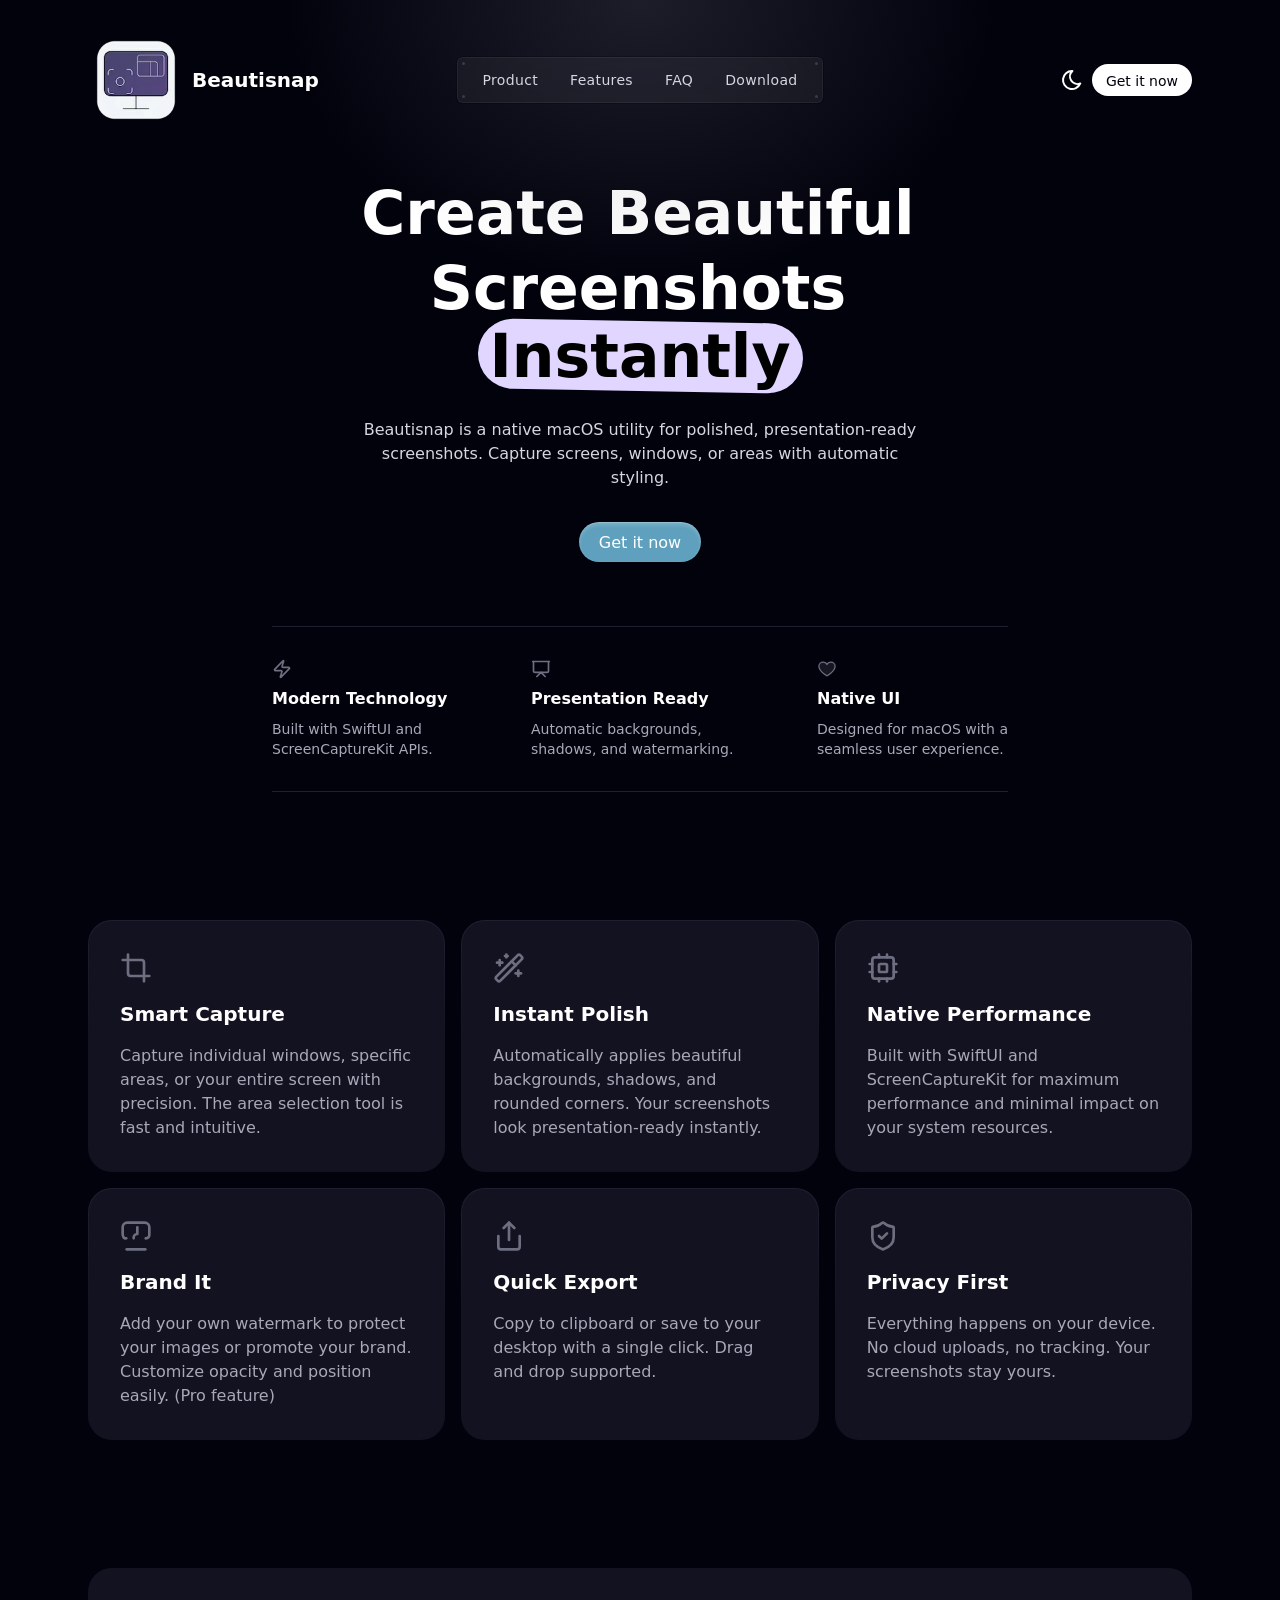
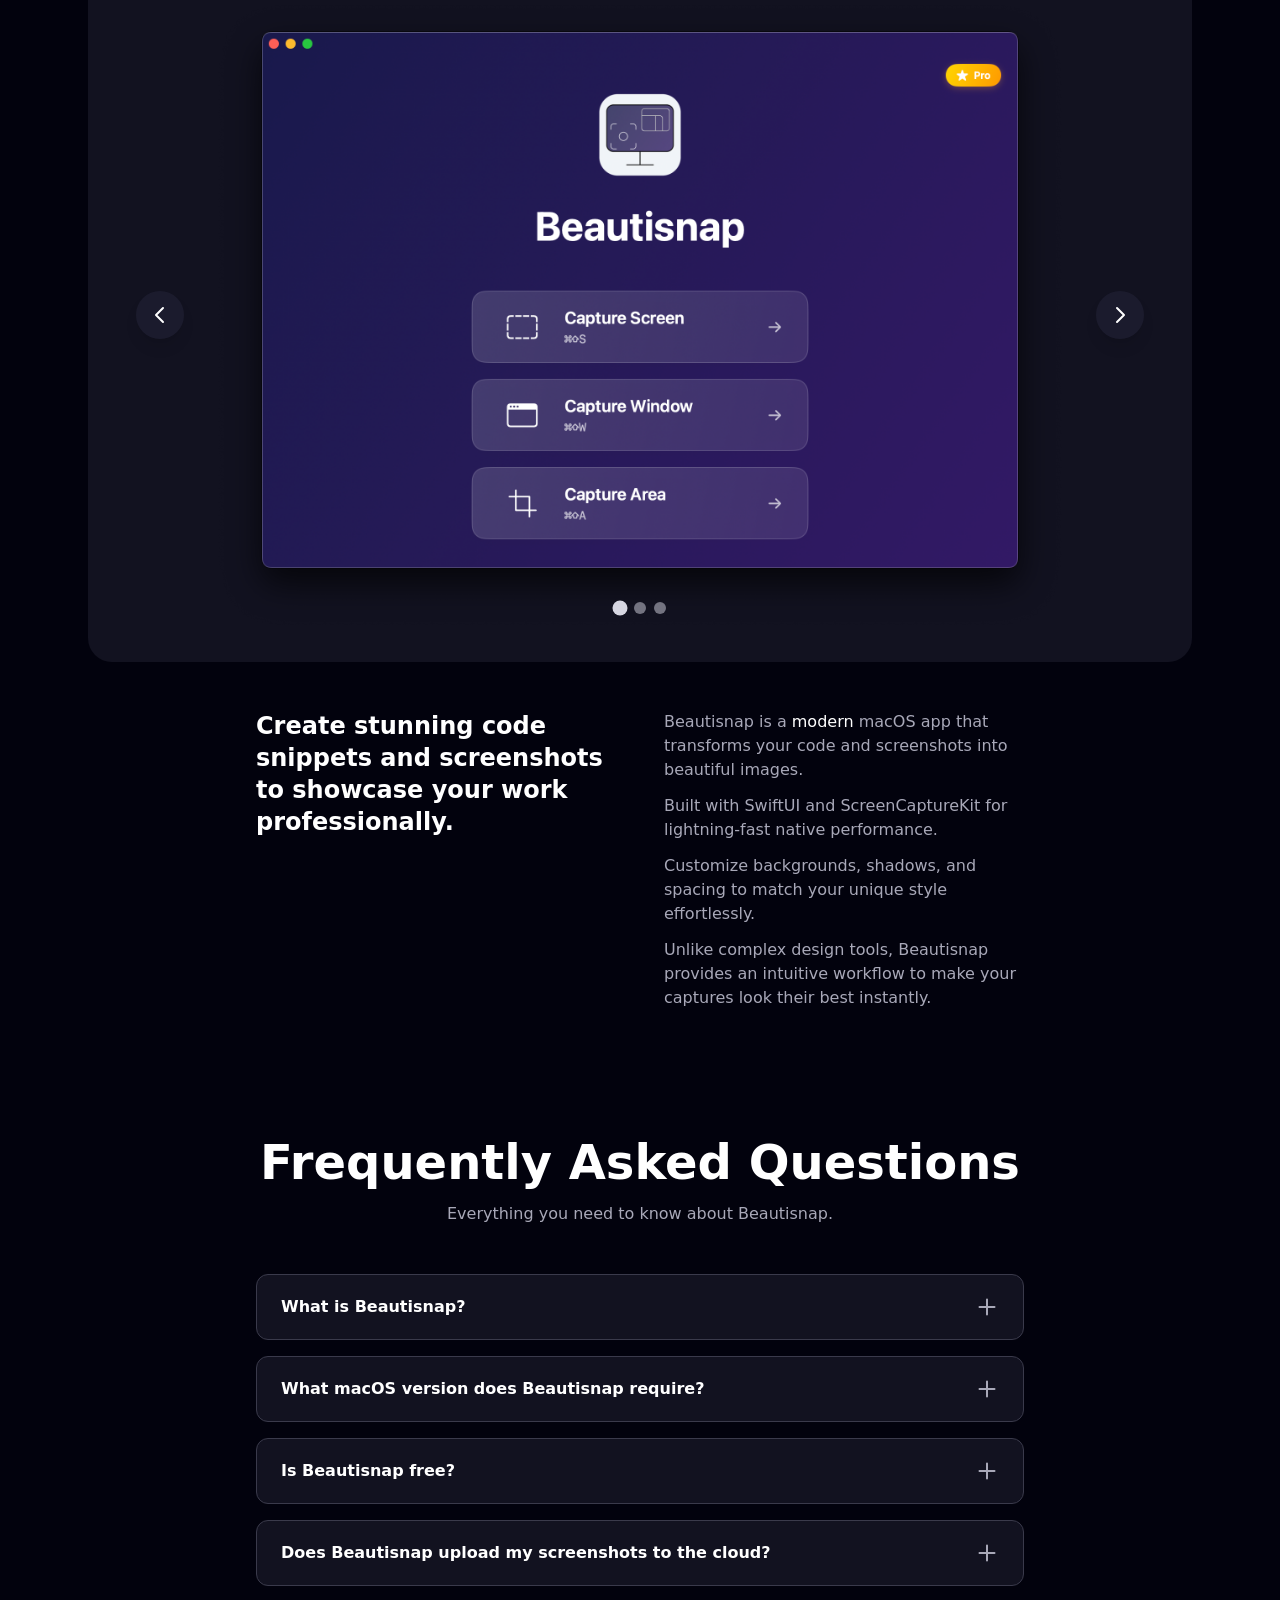
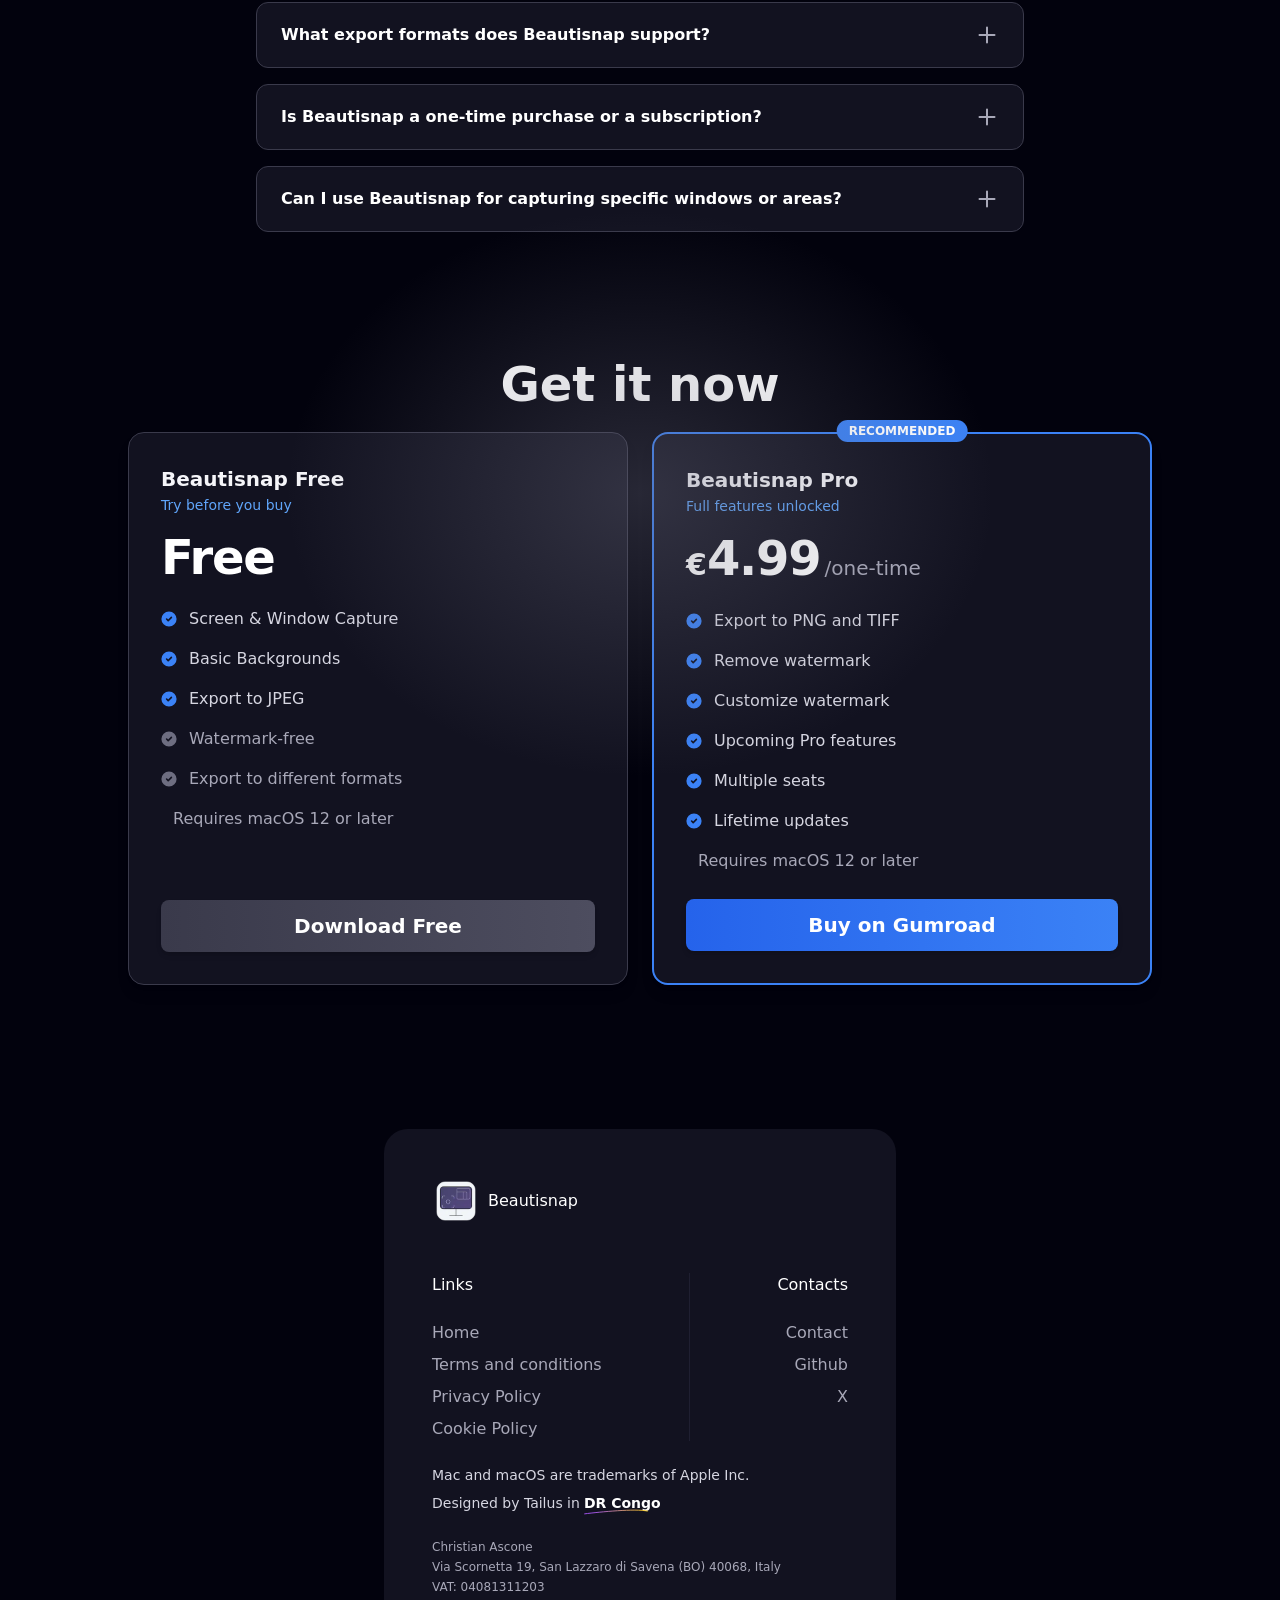
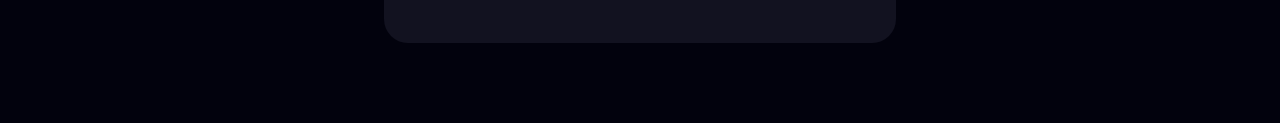
==== commit 0ed68cd0: "Deploy" ====
--- a/index.html
+++ b/index.html
@@ -1,4 +1,4 @@
-<!DOCTYPE html><html lang="en" class="scroll-smooth"> <head><meta charset="UTF-8"><meta name="viewport" content="width=device-width"><link rel="icon" type="image/x-icon" href="/favicon.ico" media="(prefers-color-scheme: light)"><link rel="sitemap" href="/sitemap-index.xml"><meta name="generator" content="Astro v5.16.10"><meta name="color-scheme" content="dark light"><meta name="theme-color" content="#ffffff" media="(prefers-color-scheme: light)"><meta name="theme-color" content="#030712" media="(prefers-color-scheme: dark)"><meta name="google-site-verification" content="rA-V7fonodecuECfBtePij-abLkt1QdWXogrK5ad2nM"><!-- Canonical URL --><link rel="canonical" href="https://beautisnap.github.io/"><!-- Primary Meta Tags --><title>Beautisnap - Beautiful Screenshots for macOS</title><meta name="title" content="Beautisnap - Beautiful Screenshots for macOS"><meta name="description" content="Beautisnap is a native macOS app that transforms screenshots into stunning, presentation-ready images. Add stylish backgrounds, shadows, and watermarks instantly. Free &#38; Pro available."><meta name="keywords" content="macOS screenshot app, screenshot beautifier, beautiful screenshots, screen capture tool, screenshot editor, presentation screenshots, SwiftUI app, ScreenCaptureKit, screenshot background, watermark screenshots, PNG JPEG TIFF export, professional screenshots, Beautisnap"><meta name="author" content="Christian Ascone"><meta name="robots" content="index, follow"><!-- Open Graph / Facebook --><meta property="og:type" content="website"><meta property="og:url" content="https://beautisnap.github.io"><meta property="og:title" content="Beautisnap - Beautiful Screenshots for macOS"><meta property="og:description" content="Beautisnap is a native macOS app that transforms screenshots into stunning, presentation-ready images. Add stylish backgrounds, shadows, and watermarks instantly. Free &#38; Pro available."><meta property="og:image" content="https://beautisnap.github.io/og.webp"><meta property="og:image:alt" content="Beautisnap - Beautiful Screenshots for macOS"><meta property="og:locale" content="en_US"><meta property="og:site_name" content="Beautisnap"><!-- Twitter --><meta property="twitter:card" content="summary_large_image"><meta property="twitter:url" content="https://beautisnap.github.io"><meta property="twitter:title" content="Beautisnap - Beautiful Screenshots for macOS"><meta property="twitter:description" content="Beautisnap is a native macOS app that transforms screenshots into stunning, presentation-ready images. Add stylish backgrounds, shadows, and watermarks instantly. Free &#38; Pro available."><meta property="twitter:image" content="https://beautisnap.github.io/og.webp"><meta property="twitter:image:alt" content="Beautisnap - Beautiful Screenshots for macOS"><meta name="twitter:site" content="@christianascone"><meta name="twitter:creator" content="@christianascone"><script type="text/javascript" src="//embeds.iubenda.com/widgets/e7a93c9e-a3e7-4f69-9348-e8fc11f4b0b0.js"></script><!-- Disable paddle libraries loading --><!-- <script is:inline src="https://cdn.paddle.com/paddle/v2/paddle.js"></script> --><!-- <script is:inline define:vars={{ paddleClientSideToken }}> --><!--   if (paddleClientSideToken.startsWith("test_")) { --><!--     Paddle.Environment.set("sandbox"); --><!--   } --><!--   Paddle.Initialize({ --><!--     token: paddleClientSideToken, --><!--   }); --><!-- </script> --><script type="application/ld+json">{"@context":"https://schema.org","@graph":[{"@type":"WebSite","@id":"https://beautisnap.app/#website","url":"https://beautisnap.app","name":"Beautisnap","description":"Beautisnap is a native macOS app that transforms screenshots into stunning, presentation-ready images. Add stylish backgrounds, shadows, and watermarks instantly. Free & Pro available.","publisher":{"@id":"https://beautisnap.app/#organization"}},{"@type":"SoftwareApplication","@id":"https://beautisnap.app/#software","name":"Beautisnap","description":"Beautisnap is a native macOS app that transforms screenshots into stunning, presentation-ready images. Add stylish backgrounds, shadows, and watermarks instantly. Free & Pro available.","url":"https://beautisnap.app","applicationCategory":"MultimediaApplication","applicationSubCategory":"Screenshot Tool","operatingSystem":"macOS 12+","offers":[{"@type":"Offer","name":"Beautisnap Free","price":"0","priceCurrency":"USD"},{"@type":"Offer","name":"Beautisnap Pro","price":"4.99","priceCurrency":"EUR"}],"image":"https://beautisnap.github.io/og.webp","screenshot":["https://beautisnap.github.io/screenshot-1.png","https://beautisnap.github.io/screenshot-2.png","https://beautisnap.github.io/screenshot-3.png"],"featureList":["Window and area screen capture","Automatic background styling","Drop shadows and rounded corners","Custom watermark support","Export to PNG, JPEG, TIFF","Drag and drop export","Native SwiftUI interface","ScreenCaptureKit integration","Privacy-first, no cloud uploads"],"softwareVersion":"1.0","publisher":{"@id":"https://beautisnap.app/#organization"}},{"@type":"Organization","@id":"https://beautisnap.app/#organization","name":"Beautisnap","url":"https://beautisnap.app","logo":{"@type":"ImageObject","url":"https://beautisnap.github.io/logo.webp","width":512,"height":512},"sameAs":["https://github.com/christianascone","https://x.com/christianascone"],"contactPoint":{"@type":"ContactPoint","email":"ascone.christian@gmail.com","contactType":"customer support"}},{"@type":"FAQPage","@id":"https://beautisnap.app/#faq","mainEntity":[{"@type":"Question","name":"What is Beautisnap?","acceptedAnswer":{"@type":"Answer","text":"Beautisnap is a native macOS utility that transforms your screenshots into beautiful, presentation-ready images. It automatically applies stylish backgrounds, shadows, and rounded corners to make your captures look professional instantly."}},{"@type":"Question","name":"What macOS version does Beautisnap require?","acceptedAnswer":{"@type":"Answer","text":"Beautisnap requires macOS 12 (Monterey) or later. It is built with SwiftUI and ScreenCaptureKit APIs for maximum native performance."}},{"@type":"Question","name":"Is Beautisnap free?","acceptedAnswer":{"@type":"Answer","text":"Yes, Beautisnap offers a free version with core features including screen and window capture, basic backgrounds, and PNG export. The Pro version (€4.99 one-time payment) unlocks watermark removal, custom watermarks, additional export formats (JPEG, TIFF), and all future Pro features."}},{"@type":"Question","name":"Does Beautisnap upload my screenshots to the cloud?","acceptedAnswer":{"@type":"Answer","text":"No. Beautisnap is privacy-first and processes everything locally on your device. Your screenshots never leave your Mac — no account required, no cloud storage, no tracking."}},{"@type":"Question","name":"What export formats does Beautisnap support?","acceptedAnswer":{"@type":"Answer","text":"The free version supports PNG export. With Beautisnap Pro you can also export to JPEG and TIFF formats, giving you flexibility for any use case."}},{"@type":"Question","name":"Is Beautisnap a one-time purchase or a subscription?","acceptedAnswer":{"@type":"Answer","text":"Beautisnap Pro is a one-time purchase of €4.99 — no subscriptions, no recurring fees. You also get lifetime updates included."}},{"@type":"Question","name":"Can I use Beautisnap for capturing specific windows or areas?","acceptedAnswer":{"@type":"Answer","text":"Yes! Beautisnap supports screen capture, window capture, and custom area selection. Each capture mode automatically applies professional styling so your images are ready to share immediately."}}]}]}</script><link rel="stylesheet" href="/_astro/cookie-policy.D3oZEkZJ.css">
+<!DOCTYPE html><html lang="en" class="scroll-smooth"> <head><meta charset="UTF-8"><meta name="viewport" content="width=device-width"><link rel="icon" type="image/x-icon" href="/favicon.ico" media="(prefers-color-scheme: light)"><link rel="sitemap" href="/sitemap-index.xml"><meta name="generator" content="Astro v5.16.10"><meta name="color-scheme" content="dark light"><meta name="theme-color" content="#ffffff" media="(prefers-color-scheme: light)"><meta name="theme-color" content="#030712" media="(prefers-color-scheme: dark)"><meta name="google-site-verification" content="rA-V7fonodecuECfBtePij-abLkt1QdWXogrK5ad2nM"><!-- Canonical URL --><link rel="canonical" href="https://beautisnap.github.io/"><!-- Primary Meta Tags --><title>Beautisnap - Beautiful Screenshots for macOS</title><meta name="title" content="Beautisnap - Beautiful Screenshots for macOS"><meta name="description" content="Beautisnap is a native macOS app that transforms screenshots into stunning, presentation-ready images. Add stylish backgrounds, shadows, and watermarks instantly. Free &#38; Pro available."><meta name="keywords" content="macOS screenshot app, screenshot beautifier, beautiful screenshots, screen capture tool, screenshot editor, presentation screenshots, SwiftUI app, ScreenCaptureKit, screenshot background, watermark screenshots, PNG JPEG TIFF export, professional screenshots, Beautisnap"><meta name="author" content="Christian Ascone"><meta name="robots" content="index, follow"><!-- Open Graph / Facebook --><meta property="og:type" content="website"><meta property="og:url" content="https://beautisnap.github.io"><meta property="og:title" content="Beautisnap - Beautiful Screenshots for macOS"><meta property="og:description" content="Beautisnap is a native macOS app that transforms screenshots into stunning, presentation-ready images. Add stylish backgrounds, shadows, and watermarks instantly. Free &#38; Pro available."><meta property="og:image" content="https://beautisnap.github.io/og.webp"><meta property="og:image:alt" content="Beautisnap - Beautiful Screenshots for macOS"><meta property="og:locale" content="en_US"><meta property="og:site_name" content="Beautisnap"><!-- Twitter --><meta property="twitter:card" content="summary_large_image"><meta property="twitter:url" content="https://beautisnap.github.io"><meta property="twitter:title" content="Beautisnap - Beautiful Screenshots for macOS"><meta property="twitter:description" content="Beautisnap is a native macOS app that transforms screenshots into stunning, presentation-ready images. Add stylish backgrounds, shadows, and watermarks instantly. Free &#38; Pro available."><meta property="twitter:image" content="https://beautisnap.github.io/og.webp"><meta property="twitter:image:alt" content="Beautisnap - Beautiful Screenshots for macOS"><meta name="twitter:site" content="@christianascone"><meta name="twitter:creator" content="@christianascone"><!-- <script --><!--   is:inline --><!--   type="text/javascript" --><!--   src="//embeds.iubenda.com/widgets/e7a93c9e-a3e7-4f69-9348-e8fc11f4b0b0.js" --><!-- ></script> --><!-- Disable paddle libraries loading --><!-- <script is:inline src="https://cdn.paddle.com/paddle/v2/paddle.js"></script> --><!-- <script is:inline define:vars={{ paddleClientSideToken }}> --><!--   if (paddleClientSideToken.startsWith("test_")) { --><!--     Paddle.Environment.set("sandbox"); --><!--   } --><!--   Paddle.Initialize({ --><!--     token: paddleClientSideToken, --><!--   }); --><!-- </script> --><script type="application/ld+json">{"@context":"https://schema.org","@graph":[{"@type":"WebSite","@id":"https://beautisnap.app/#website","url":"https://beautisnap.app","name":"Beautisnap","description":"Beautisnap is a native macOS app that transforms screenshots into stunning, presentation-ready images. Add stylish backgrounds, shadows, and watermarks instantly. Free & Pro available.","publisher":{"@id":"https://beautisnap.app/#organization"}},{"@type":"SoftwareApplication","@id":"https://beautisnap.app/#software","name":"Beautisnap","description":"Beautisnap is a native macOS app that transforms screenshots into stunning, presentation-ready images. Add stylish backgrounds, shadows, and watermarks instantly. Free & Pro available.","url":"https://beautisnap.app","applicationCategory":"MultimediaApplication","applicationSubCategory":"Screenshot Tool","operatingSystem":"macOS 12+","offers":[{"@type":"Offer","name":"Beautisnap Free","price":"0","priceCurrency":"USD"},{"@type":"Offer","name":"Beautisnap Pro","price":"4.99","priceCurrency":"EUR"}],"image":"https://beautisnap.github.io/og.webp","screenshot":["https://beautisnap.github.io/screenshot-1.png","https://beautisnap.github.io/screenshot-2.png","https://beautisnap.github.io/screenshot-3.png"],"featureList":["Window and area screen capture","Automatic background styling","Drop shadows and rounded corners","Custom watermark support","Export to PNG, JPEG, TIFF","Drag and drop export","Native SwiftUI interface","ScreenCaptureKit integration","Privacy-first, no cloud uploads"],"softwareVersion":"1.0","publisher":{"@id":"https://beautisnap.app/#organization"}},{"@type":"Organization","@id":"https://beautisnap.app/#organization","name":"Beautisnap","url":"https://beautisnap.app","logo":{"@type":"ImageObject","url":"https://beautisnap.github.io/logo.webp","width":512,"height":512},"sameAs":["https://github.com/christianascone","https://x.com/christianascone"],"contactPoint":{"@type":"ContactPoint","email":"ascone.christian@gmail.com","contactType":"customer support"}},{"@type":"FAQPage","@id":"https://beautisnap.app/#faq","mainEntity":[{"@type":"Question","name":"What is Beautisnap?","acceptedAnswer":{"@type":"Answer","text":"Beautisnap is a native macOS utility that transforms your screenshots into beautiful, presentation-ready images. It automatically applies stylish backgrounds, shadows, and rounded corners to make your captures look professional instantly."}},{"@type":"Question","name":"What macOS version does Beautisnap require?","acceptedAnswer":{"@type":"Answer","text":"Beautisnap requires macOS 12 (Monterey) or later. It is built with SwiftUI and ScreenCaptureKit APIs for maximum native performance."}},{"@type":"Question","name":"Is Beautisnap free?","acceptedAnswer":{"@type":"Answer","text":"Yes, Beautisnap offers a free version with core features including screen and window capture, basic backgrounds, and JPEG export. The Pro version (€4.99 one-time payment) unlocks watermark removal, custom watermarks, additional export formats (PNG, TIFF), and all future Pro features."}},{"@type":"Question","name":"Does Beautisnap upload my screenshots to the cloud?","acceptedAnswer":{"@type":"Answer","text":"No. Beautisnap is privacy-first and processes everything locally on your device. Your screenshots never leave your Mac — no account required, no cloud storage, no tracking."}},{"@type":"Question","name":"What export formats does Beautisnap support?","acceptedAnswer":{"@type":"Answer","text":"The free version supports JPEG export. With Beautisnap Pro you can also export to PNG and TIFF formats, giving you flexibility for any use case."}},{"@type":"Question","name":"Is Beautisnap a one-time purchase or a subscription?","acceptedAnswer":{"@type":"Answer","text":"Beautisnap Pro is a one-time purchase of €4.99 — no subscriptions, no recurring fees. You also get lifetime updates included."}},{"@type":"Question","name":"Can I use Beautisnap for capturing specific windows or areas?","acceptedAnswer":{"@type":"Answer","text":"Yes! Beautisnap supports screen capture, window capture, and custom area selection. Each capture mode automatically applies professional styling so your images are ready to share immediately."}}]}]}</script><link rel="stylesheet" href="/_astro/cookie-policy.D3oZEkZJ.css">
 <style>.slider-dot[data-astro-cid-x2lc2h5w]{cursor:pointer}#slider-track[data-astro-cid-x2lc2h5w]{will-change:transform}@media (prefers-reduced-motion: reduce){#slider-track[data-astro-cid-x2lc2h5w]{transition:none}}
 </style></head> <body class="overflow-x-hidden bg-white dark:bg-gray-950"> <!-- Skip to main content link for keyboard navigation (WCAG 2.4.1) --> <a href="#main-content" class="sr-only focus:not-sr-only focus:absolute focus:top-4 focus:left-4 focus:z-[100] focus:px-4 focus:py-2 focus:bg-primary-600 focus:text-white focus:rounded-md focus:outline-none focus:ring-2 focus:ring-primary-500 focus:ring-offset-2">
 Skip to main content
@@ -51,17 +51,17 @@
 Frequently Asked Questions
 </h2> <p class="mt-4 text-gray-600 dark:text-gray-400">
 Everything you need to know about Beautisnap.
-</p> </div> <dl class="space-y-4"> <div class="border border-gray-200 dark:border-gray-700 rounded-xl overflow-hidden bg-gray-50 dark:bg-gray-900"> <dt> <button type="button" class="faq-toggle w-full flex items-center justify-between px-6 py-5 text-left gap-4" aria-expanded="false" aria-controls="faq-answer-0" id="faq-question-0"> <span class="text-base font-semibold text-gray-800 dark:text-white"> What is Beautisnap? </span> <span class="faq-icon flex-shrink-0 w-6 h-6 text-gray-500 dark:text-gray-400 transition-transform duration-200" aria-hidden="true"> <svg xmlns="http://www.w3.org/2000/svg" fill="none" viewBox="0 0 24 24" stroke-width="2" stroke="currentColor"> <path stroke-linecap="round" stroke-linejoin="round" d="M12 4.5v15m7.5-7.5h-15"></path> </svg> </span> </button> </dt> <dd id="faq-answer-0" role="region" aria-labelledby="faq-question-0" class="faq-answer hidden px-6 pb-5"> <p class="text-gray-600 dark:text-gray-400 leading-relaxed"> Beautisnap is a native macOS utility that transforms your screenshots into beautiful, presentation-ready images. It automatically applies stylish backgrounds, shadows, and rounded corners to make your captures look professional instantly. </p> </dd> </div><div class="border border-gray-200 dark:border-gray-700 rounded-xl overflow-hidden bg-gray-50 dark:bg-gray-900"> <dt> <button type="button" class="faq-toggle w-full flex items-center justify-between px-6 py-5 text-left gap-4" aria-expanded="false" aria-controls="faq-answer-1" id="faq-question-1"> <span class="text-base font-semibold text-gray-800 dark:text-white"> What macOS version does Beautisnap require? </span> <span class="faq-icon flex-shrink-0 w-6 h-6 text-gray-500 dark:text-gray-400 transition-transform duration-200" aria-hidden="true"> <svg xmlns="http://www.w3.org/2000/svg" fill="none" viewBox="0 0 24 24" stroke-width="2" stroke="currentColor"> <path stroke-linecap="round" stroke-linejoin="round" d="M12 4.5v15m7.5-7.5h-15"></path> </svg> </span> </button> </dt> <dd id="faq-answer-1" role="region" aria-labelledby="faq-question-1" class="faq-answer hidden px-6 pb-5"> <p class="text-gray-600 dark:text-gray-400 leading-relaxed"> Beautisnap requires macOS 12 (Monterey) or later. It is built with SwiftUI and ScreenCaptureKit APIs for maximum native performance. </p> </dd> </div><div class="border border-gray-200 dark:border-gray-700 rounded-xl overflow-hidden bg-gray-50 dark:bg-gray-900"> <dt> <button type="button" class="faq-toggle w-full flex items-center justify-between px-6 py-5 text-left gap-4" aria-expanded="false" aria-controls="faq-answer-2" id="faq-question-2"> <span class="text-base font-semibold text-gray-800 dark:text-white"> Is Beautisnap free? </span> <span class="faq-icon flex-shrink-0 w-6 h-6 text-gray-500 dark:text-gray-400 transition-transform duration-200" aria-hidden="true"> <svg xmlns="http://www.w3.org/2000/svg" fill="none" viewBox="0 0 24 24" stroke-width="2" stroke="currentColor"> <path stroke-linecap="round" stroke-linejoin="round" d="M12 4.5v15m7.5-7.5h-15"></path> </svg> </span> </button> </dt> <dd id="faq-answer-2" role="region" aria-labelledby="faq-question-2" class="faq-answer hidden px-6 pb-5"> <p class="text-gray-600 dark:text-gray-400 leading-relaxed"> Yes, Beautisnap offers a free version with core features including screen and window capture, basic backgrounds, and PNG export. The Pro version (€4.99 one-time payment) unlocks watermark removal, custom watermarks, additional export formats (JPEG, TIFF), and all future Pro features. </p> </dd> </div><div class="border border-gray-200 dark:border-gray-700 rounded-xl overflow-hidden bg-gray-50 dark:bg-gray-900"> <dt> <button type="button" class="faq-toggle w-full flex items-center justify-between px-6 py-5 text-left gap-4" aria-expanded="false" aria-controls="faq-answer-3" id="faq-question-3"> <span class="text-base font-semibold text-gray-800 dark:text-white"> Does Beautisnap upload my screenshots to the cloud? </span> <span class="faq-icon flex-shrink-0 w-6 h-6 text-gray-500 dark:text-gray-400 transition-transform duration-200" aria-hidden="true"> <svg xmlns="http://www.w3.org/2000/svg" fill="none" viewBox="0 0 24 24" stroke-width="2" stroke="currentColor"> <path stroke-linecap="round" stroke-linejoin="round" d="M12 4.5v15m7.5-7.5h-15"></path> </svg> </span> </button> </dt> <dd id="faq-answer-3" role="region" aria-labelledby="faq-question-3" class="faq-answer hidden px-6 pb-5"> <p class="text-gray-600 dark:text-gray-400 leading-relaxed"> No. Beautisnap is privacy-first and processes everything locally on your device. Your screenshots never leave your Mac — no account required, no cloud storage, no tracking. </p> </dd> </div><div class="border border-gray-200 dark:border-gray-700 rounded-xl overflow-hidden bg-gray-50 dark:bg-gray-900"> <dt> <button type="button" class="faq-toggle w-full flex items-center justify-between px-6 py-5 text-left gap-4" aria-expanded="false" aria-controls="faq-answer-4" id="faq-question-4"> <span class="text-base font-semibold text-gray-800 dark:text-white"> What export formats does Beautisnap support? </span> <span class="faq-icon flex-shrink-0 w-6 h-6 text-gray-500 dark:text-gray-400 transition-transform duration-200" aria-hidden="true"> <svg xmlns="http://www.w3.org/2000/svg" fill="none" viewBox="0 0 24 24" stroke-width="2" stroke="currentColor"> <path stroke-linecap="round" stroke-linejoin="round" d="M12 4.5v15m7.5-7.5h-15"></path> </svg> </span> </button> </dt> <dd id="faq-answer-4" role="region" aria-labelledby="faq-question-4" class="faq-answer hidden px-6 pb-5"> <p class="text-gray-600 dark:text-gray-400 leading-relaxed"> The free version supports PNG export. With Beautisnap Pro you can also export to JPEG and TIFF formats, giving you flexibility for any use case. </p> </dd> </div><div class="border border-gray-200 dark:border-gray-700 rounded-xl overflow-hidden bg-gray-50 dark:bg-gray-900"> <dt> <button type="button" class="faq-toggle w-full flex items-center justify-between px-6 py-5 text-left gap-4" aria-expanded="false" aria-controls="faq-answer-5" id="faq-question-5"> <span class="text-base font-semibold text-gray-800 dark:text-white"> Is Beautisnap a one-time purchase or a subscription? </span> <span class="faq-icon flex-shrink-0 w-6 h-6 text-gray-500 dark:text-gray-400 transition-transform duration-200" aria-hidden="true"> <svg xmlns="http://www.w3.org/2000/svg" fill="none" viewBox="0 0 24 24" stroke-width="2" stroke="currentColor"> <path stroke-linecap="round" stroke-linejoin="round" d="M12 4.5v15m7.5-7.5h-15"></path> </svg> </span> </button> </dt> <dd id="faq-answer-5" role="region" aria-labelledby="faq-question-5" class="faq-answer hidden px-6 pb-5"> <p class="text-gray-600 dark:text-gray-400 leading-relaxed"> Beautisnap Pro is a one-time purchase of €4.99 — no subscriptions, no recurring fees. You also get lifetime updates included. </p> </dd> </div><div class="border border-gray-200 dark:border-gray-700 rounded-xl overflow-hidden bg-gray-50 dark:bg-gray-900"> <dt> <button type="button" class="faq-toggle w-full flex items-center justify-between px-6 py-5 text-left gap-4" aria-expanded="false" aria-controls="faq-answer-6" id="faq-question-6"> <span class="text-base font-semibold text-gray-800 dark:text-white"> Can I use Beautisnap for capturing specific windows or areas? </span> <span class="faq-icon flex-shrink-0 w-6 h-6 text-gray-500 dark:text-gray-400 transition-transform duration-200" aria-hidden="true"> <svg xmlns="http://www.w3.org/2000/svg" fill="none" viewBox="0 0 24 24" stroke-width="2" stroke="currentColor"> <path stroke-linecap="round" stroke-linejoin="round" d="M12 4.5v15m7.5-7.5h-15"></path> </svg> </span> </button> </dt> <dd id="faq-answer-6" role="region" aria-labelledby="faq-question-6" class="faq-answer hidden px-6 pb-5"> <p class="text-gray-600 dark:text-gray-400 leading-relaxed"> Yes! Beautisnap supports screen capture, window capture, and custom area selection. Each capture mode automatically applies professional styling so your images are ready to share immediately. </p> </dd> </div> </dl> </div>  </div> </section> <script type="module">function i(){const a=document.querySelectorAll(".faq-toggle");a.forEach(e=>{e.addEventListener("click",()=>{const o=e.getAttribute("aria-expanded")==="true",n=e.getAttribute("aria-controls"),s=n?document.getElementById(n):null,r=e.querySelector(".faq-icon");a.forEach(t=>{if(t!==e){t.setAttribute("aria-expanded","false");const c=t.getAttribute("aria-controls"),d=c?document.getElementById(c):null,l=t.querySelector(".faq-icon");d?.classList.add("hidden"),l?.classList.remove("rotate-45")}}),e.setAttribute("aria-expanded",String(!o)),s&&s.classList.toggle("hidden",o),r&&r.classList.toggle("rotate-45",!o)})})}document.addEventListener("astro:page-load",i);i();</script> <section class="scroll-mt-24" id="get-started"> <div class="relative"> <div aria-hidden="true" class="opacity-0 dark:opacity-35 absolute [background-image:radial-gradient(theme(colors.gray.500),transparent_50%)] top-0 w-[1000px] z-10 h-[800px] left-1/2 -translate-x-1/2 -translate-y-1/3 pointer-events-none"></div> <div class="max-w-6xl mx-auto px-6 md:px-12 xl:px-6">  <div class="relative"> <div class="mt-6 m-auto space-y-6"> <h2 class="text-center text-4xl font-bold text-gray-800 dark:text-white md:text-5xl">
+</p> </div> <dl class="space-y-4"> <div class="border border-gray-200 dark:border-gray-700 rounded-xl overflow-hidden bg-gray-50 dark:bg-gray-900"> <dt> <button type="button" class="faq-toggle w-full flex items-center justify-between px-6 py-5 text-left gap-4" aria-expanded="false" aria-controls="faq-answer-0" id="faq-question-0"> <span class="text-base font-semibold text-gray-800 dark:text-white"> What is Beautisnap? </span> <span class="faq-icon flex-shrink-0 w-6 h-6 text-gray-500 dark:text-gray-400 transition-transform duration-200" aria-hidden="true"> <svg xmlns="http://www.w3.org/2000/svg" fill="none" viewBox="0 0 24 24" stroke-width="2" stroke="currentColor"> <path stroke-linecap="round" stroke-linejoin="round" d="M12 4.5v15m7.5-7.5h-15"></path> </svg> </span> </button> </dt> <dd id="faq-answer-0" role="region" aria-labelledby="faq-question-0" class="faq-answer hidden px-6 pb-5"> <p class="text-gray-600 dark:text-gray-400 leading-relaxed"> Beautisnap is a native macOS utility that transforms your screenshots into beautiful, presentation-ready images. It automatically applies stylish backgrounds, shadows, and rounded corners to make your captures look professional instantly. </p> </dd> </div><div class="border border-gray-200 dark:border-gray-700 rounded-xl overflow-hidden bg-gray-50 dark:bg-gray-900"> <dt> <button type="button" class="faq-toggle w-full flex items-center justify-between px-6 py-5 text-left gap-4" aria-expanded="false" aria-controls="faq-answer-1" id="faq-question-1"> <span class="text-base font-semibold text-gray-800 dark:text-white"> What macOS version does Beautisnap require? </span> <span class="faq-icon flex-shrink-0 w-6 h-6 text-gray-500 dark:text-gray-400 transition-transform duration-200" aria-hidden="true"> <svg xmlns="http://www.w3.org/2000/svg" fill="none" viewBox="0 0 24 24" stroke-width="2" stroke="currentColor"> <path stroke-linecap="round" stroke-linejoin="round" d="M12 4.5v15m7.5-7.5h-15"></path> </svg> </span> </button> </dt> <dd id="faq-answer-1" role="region" aria-labelledby="faq-question-1" class="faq-answer hidden px-6 pb-5"> <p class="text-gray-600 dark:text-gray-400 leading-relaxed"> Beautisnap requires macOS 12 (Monterey) or later. It is built with SwiftUI and ScreenCaptureKit APIs for maximum native performance. </p> </dd> </div><div class="border border-gray-200 dark:border-gray-700 rounded-xl overflow-hidden bg-gray-50 dark:bg-gray-900"> <dt> <button type="button" class="faq-toggle w-full flex items-center justify-between px-6 py-5 text-left gap-4" aria-expanded="false" aria-controls="faq-answer-2" id="faq-question-2"> <span class="text-base font-semibold text-gray-800 dark:text-white"> Is Beautisnap free? </span> <span class="faq-icon flex-shrink-0 w-6 h-6 text-gray-500 dark:text-gray-400 transition-transform duration-200" aria-hidden="true"> <svg xmlns="http://www.w3.org/2000/svg" fill="none" viewBox="0 0 24 24" stroke-width="2" stroke="currentColor"> <path stroke-linecap="round" stroke-linejoin="round" d="M12 4.5v15m7.5-7.5h-15"></path> </svg> </span> </button> </dt> <dd id="faq-answer-2" role="region" aria-labelledby="faq-question-2" class="faq-answer hidden px-6 pb-5"> <p class="text-gray-600 dark:text-gray-400 leading-relaxed"> Yes, Beautisnap offers a free version with core features including screen and window capture, basic backgrounds, and JPEG export. The Pro version (€4.99 one-time payment) unlocks watermark removal, custom watermarks, additional export formats (PNG, TIFF), and all future Pro features. </p> </dd> </div><div class="border border-gray-200 dark:border-gray-700 rounded-xl overflow-hidden bg-gray-50 dark:bg-gray-900"> <dt> <button type="button" class="faq-toggle w-full flex items-center justify-between px-6 py-5 text-left gap-4" aria-expanded="false" aria-controls="faq-answer-3" id="faq-question-3"> <span class="text-base font-semibold text-gray-800 dark:text-white"> Does Beautisnap upload my screenshots to the cloud? </span> <span class="faq-icon flex-shrink-0 w-6 h-6 text-gray-500 dark:text-gray-400 transition-transform duration-200" aria-hidden="true"> <svg xmlns="http://www.w3.org/2000/svg" fill="none" viewBox="0 0 24 24" stroke-width="2" stroke="currentColor"> <path stroke-linecap="round" stroke-linejoin="round" d="M12 4.5v15m7.5-7.5h-15"></path> </svg> </span> </button> </dt> <dd id="faq-answer-3" role="region" aria-labelledby="faq-question-3" class="faq-answer hidden px-6 pb-5"> <p class="text-gray-600 dark:text-gray-400 leading-relaxed"> No. Beautisnap is privacy-first and processes everything locally on your device. Your screenshots never leave your Mac — no account required, no cloud storage, no tracking. </p> </dd> </div><div class="border border-gray-200 dark:border-gray-700 rounded-xl overflow-hidden bg-gray-50 dark:bg-gray-900"> <dt> <button type="button" class="faq-toggle w-full flex items-center justify-between px-6 py-5 text-left gap-4" aria-expanded="false" aria-controls="faq-answer-4" id="faq-question-4"> <span class="text-base font-semibold text-gray-800 dark:text-white"> What export formats does Beautisnap support? </span> <span class="faq-icon flex-shrink-0 w-6 h-6 text-gray-500 dark:text-gray-400 transition-transform duration-200" aria-hidden="true"> <svg xmlns="http://www.w3.org/2000/svg" fill="none" viewBox="0 0 24 24" stroke-width="2" stroke="currentColor"> <path stroke-linecap="round" stroke-linejoin="round" d="M12 4.5v15m7.5-7.5h-15"></path> </svg> </span> </button> </dt> <dd id="faq-answer-4" role="region" aria-labelledby="faq-question-4" class="faq-answer hidden px-6 pb-5"> <p class="text-gray-600 dark:text-gray-400 leading-relaxed"> The free version supports JPEG export. With Beautisnap Pro you can also export to PNG and TIFF formats, giving you flexibility for any use case. </p> </dd> </div><div class="border border-gray-200 dark:border-gray-700 rounded-xl overflow-hidden bg-gray-50 dark:bg-gray-900"> <dt> <button type="button" class="faq-toggle w-full flex items-center justify-between px-6 py-5 text-left gap-4" aria-expanded="false" aria-controls="faq-answer-5" id="faq-question-5"> <span class="text-base font-semibold text-gray-800 dark:text-white"> Is Beautisnap a one-time purchase or a subscription? </span> <span class="faq-icon flex-shrink-0 w-6 h-6 text-gray-500 dark:text-gray-400 transition-transform duration-200" aria-hidden="true"> <svg xmlns="http://www.w3.org/2000/svg" fill="none" viewBox="0 0 24 24" stroke-width="2" stroke="currentColor"> <path stroke-linecap="round" stroke-linejoin="round" d="M12 4.5v15m7.5-7.5h-15"></path> </svg> </span> </button> </dt> <dd id="faq-answer-5" role="region" aria-labelledby="faq-question-5" class="faq-answer hidden px-6 pb-5"> <p class="text-gray-600 dark:text-gray-400 leading-relaxed"> Beautisnap Pro is a one-time purchase of €4.99 — no subscriptions, no recurring fees. You also get lifetime updates included. </p> </dd> </div><div class="border border-gray-200 dark:border-gray-700 rounded-xl overflow-hidden bg-gray-50 dark:bg-gray-900"> <dt> <button type="button" class="faq-toggle w-full flex items-center justify-between px-6 py-5 text-left gap-4" aria-expanded="false" aria-controls="faq-answer-6" id="faq-question-6"> <span class="text-base font-semibold text-gray-800 dark:text-white"> Can I use Beautisnap for capturing specific windows or areas? </span> <span class="faq-icon flex-shrink-0 w-6 h-6 text-gray-500 dark:text-gray-400 transition-transform duration-200" aria-hidden="true"> <svg xmlns="http://www.w3.org/2000/svg" fill="none" viewBox="0 0 24 24" stroke-width="2" stroke="currentColor"> <path stroke-linecap="round" stroke-linejoin="round" d="M12 4.5v15m7.5-7.5h-15"></path> </svg> </span> </button> </dt> <dd id="faq-answer-6" role="region" aria-labelledby="faq-question-6" class="faq-answer hidden px-6 pb-5"> <p class="text-gray-600 dark:text-gray-400 leading-relaxed"> Yes! Beautisnap supports screen capture, window capture, and custom area selection. Each capture mode automatically applies professional styling so your images are ready to share immediately. </p> </dd> </div> </dl> </div>  </div> </section> <script type="module">function i(){const a=document.querySelectorAll(".faq-toggle");a.forEach(e=>{e.addEventListener("click",()=>{const o=e.getAttribute("aria-expanded")==="true",n=e.getAttribute("aria-controls"),s=n?document.getElementById(n):null,r=e.querySelector(".faq-icon");a.forEach(t=>{if(t!==e){t.setAttribute("aria-expanded","false");const c=t.getAttribute("aria-controls"),d=c?document.getElementById(c):null,l=t.querySelector(".faq-icon");d?.classList.add("hidden"),l?.classList.remove("rotate-45")}}),e.setAttribute("aria-expanded",String(!o)),s&&s.classList.toggle("hidden",o),r&&r.classList.toggle("rotate-45",!o)})})}document.addEventListener("astro:page-load",i);i();</script> <section class="scroll-mt-24" id="get-started"> <div class="relative"> <div aria-hidden="true" class="opacity-0 dark:opacity-35 absolute [background-image:radial-gradient(theme(colors.gray.500),transparent_50%)] top-0 w-[1000px] z-10 h-[800px] left-1/2 -translate-x-1/2 -translate-y-1/3 pointer-events-none"></div> <div class="max-w-6xl mx-auto px-6 md:px-12 xl:px-6">  <div class="relative"> <div class="mt-6 m-auto space-y-6"> <h2 class="text-center text-4xl font-bold text-gray-800 dark:text-white md:text-5xl">
 Get it now
 </h2> <div class="grid md:grid-cols-2 gap-6 max-w-5xl mx-auto"> <!-- Free Version --> <div class="w-full p-6 bg-gray-50 border border-gray-200 rounded-2xl shadow-lg sm:p-8 dark:bg-gray-900 dark:border-gray-700 flex flex-col h-full"> <div class="mb-4"> <h5 class="text-xl font-semibold text-gray-800 dark:text-gray-100">
 Beautisnap Free
-</h5> <span class="text-sm font-medium text-blue-600 dark:text-blue-400">Try before you buy</span> </div> <div class="flex items-baseline text-gray-900 dark:text-white"> <span class="text-5xl font-extrabold tracking-tight">Free</span> </div> <ul role="list" class="space-y-5 my-7"> <li class="flex items-center"> <svg class="shrink-0 w-4 h-4 text-blue-700 dark:text-blue-500" aria-hidden="true" role="presentation" xmlns="http://www.w3.org/2000/svg" fill="currentColor" viewBox="0 0 20 20"> <path d="M10 .5a9.5 9.5 0 1 0 9.5 9.5A9.51 9.51 0 0 0 10 .5Zm3.707 8.207-4 4a1 1 0 0 1-1.414 0l-2-2a1 1 0 0 1 1.414-1.414L9 10.586l3.293-3.293a1 1 0 0 1 1.414 1.414Z"></path> </svg> <span class="text-base font-medium leading-tight text-gray-700 dark:text-gray-300 ms-3">Screen & Window Capture</span> </li> <li class="flex items-center"> <svg class="shrink-0 w-4 h-4 text-blue-700 dark:text-blue-500" aria-hidden="true" role="presentation" xmlns="http://www.w3.org/2000/svg" fill="currentColor" viewBox="0 0 20 20"> <path d="M10 .5a9.5 9.5 0 1 0 9.5 9.5A9.51 9.51 0 0 0 10 .5Zm3.707 8.207-4 4a1 1 0 0 1-1.414 0l-2-2a1 1 0 0 1 1.414-1.414L9 10.586l3.293-3.293a1 1 0 0 1 1.414 1.414Z"></path> </svg> <span class="text-base font-medium leading-tight text-gray-700 dark:text-gray-300 ms-3">Basic Backgrounds</span> </li> <li class="flex items-center"> <svg class="shrink-0 w-4 h-4 text-blue-700 dark:text-blue-500" aria-hidden="true" role="presentation" xmlns="http://www.w3.org/2000/svg" fill="currentColor" viewBox="0 0 20 20"> <path d="M10 .5a9.5 9.5 0 1 0 9.5 9.5A9.51 9.51 0 0 0 10 .5Zm3.707 8.207-4 4a1 1 0 0 1-1.414 0l-2-2a1 1 0 0 1 1.414-1.414L9 10.586l3.293-3.293a1 1 0 0 1 1.414 1.414Z"></path> </svg> <span class="text-base font-medium leading-tight text-gray-700 dark:text-gray-300 ms-3">Export to PNG</span> </li> <li class="flex items-center"> <svg class="shrink-0 w-4 h-4 text-gray-400 dark:text-gray-500" aria-hidden="true" xmlns="http://www.w3.org/2000/svg" fill="currentColor" viewBox="0 0 20 20"> <path d="M10 .5a9.5 9.5 0 1 0 9.5 9.5A9.51 9.51 0 0 0 10 .5Zm3.707 8.207-4 4a1 1 0 0 1-1.414 0l-2-2a1 1 0 0 1 1.414-1.414L9 10.586l3.293-3.293a1 1 0 0 1 1.414 1.414Z"></path> </svg> <span class="text-base font-medium leading-tight text-gray-500 dark:text-gray-400 ms-3">Watermark-free</span> </li> <li class="flex items-center"> <svg class="shrink-0 w-4 h-4 text-gray-400 dark:text-gray-500" aria-hidden="true" xmlns="http://www.w3.org/2000/svg" fill="currentColor" viewBox="0 0 20 20"> <path d="M10 .5a9.5 9.5 0 1 0 9.5 9.5A9.51 9.51 0 0 0 10 .5Zm3.707 8.207-4 4a1 1 0 0 1-1.414 0l-2-2a1 1 0 0 1 1.414-1.414L9 10.586l3.293-3.293a1 1 0 0 1 1.414 1.414Z"></path> </svg> <span class="text-base font-medium leading-tight text-gray-500 dark:text-gray-400 ms-3">Export to different formats</span> </li> <li class="flex items-center"> <span class="text-base font-normal leading-tight text-gray-500 dark:text-gray-400 ms-3">Requires macOS 12 or later</span> </li> </ul> <a href="https://christianascone.gumroad.com/l/beautisnap-free" target="_blank" rel="noopener noreferrer" class="inline-block bg-gradient-to-r from-gray-600 to-gray-500 hover:from-gray-500 hover:to-gray-400 text-white text-xl font-semibold py-3 px-6 rounded-lg shadow-md transition duration-200 w-full text-center focus:outline-none focus:ring-2 focus:ring-offset-2 focus:ring-gray-500 dark:from-gray-700 dark:to-gray-600 dark:hover:from-gray-600 dark:hover:to-gray-500 dark:focus:ring-gray-500 mt-auto" aria-label="Download Free">
+</h5> <span class="text-sm font-medium text-blue-600 dark:text-blue-400">Try before you buy</span> </div> <div class="flex items-baseline text-gray-900 dark:text-white"> <span class="text-5xl font-extrabold tracking-tight">Free</span> </div> <ul role="list" class="space-y-5 my-7"> <li class="flex items-center"> <svg class="shrink-0 w-4 h-4 text-blue-700 dark:text-blue-500" aria-hidden="true" role="presentation" xmlns="http://www.w3.org/2000/svg" fill="currentColor" viewBox="0 0 20 20"> <path d="M10 .5a9.5 9.5 0 1 0 9.5 9.5A9.51 9.51 0 0 0 10 .5Zm3.707 8.207-4 4a1 1 0 0 1-1.414 0l-2-2a1 1 0 0 1 1.414-1.414L9 10.586l3.293-3.293a1 1 0 0 1 1.414 1.414Z"></path> </svg> <span class="text-base font-medium leading-tight text-gray-700 dark:text-gray-300 ms-3">Screen & Window Capture</span> </li> <li class="flex items-center"> <svg class="shrink-0 w-4 h-4 text-blue-700 dark:text-blue-500" aria-hidden="true" role="presentation" xmlns="http://www.w3.org/2000/svg" fill="currentColor" viewBox="0 0 20 20"> <path d="M10 .5a9.5 9.5 0 1 0 9.5 9.5A9.51 9.51 0 0 0 10 .5Zm3.707 8.207-4 4a1 1 0 0 1-1.414 0l-2-2a1 1 0 0 1 1.414-1.414L9 10.586l3.293-3.293a1 1 0 0 1 1.414 1.414Z"></path> </svg> <span class="text-base font-medium leading-tight text-gray-700 dark:text-gray-300 ms-3">Basic Backgrounds</span> </li> <li class="flex items-center"> <svg class="shrink-0 w-4 h-4 text-blue-700 dark:text-blue-500" aria-hidden="true" role="presentation" xmlns="http://www.w3.org/2000/svg" fill="currentColor" viewBox="0 0 20 20"> <path d="M10 .5a9.5 9.5 0 1 0 9.5 9.5A9.51 9.51 0 0 0 10 .5Zm3.707 8.207-4 4a1 1 0 0 1-1.414 0l-2-2a1 1 0 0 1 1.414-1.414L9 10.586l3.293-3.293a1 1 0 0 1 1.414 1.414Z"></path> </svg> <span class="text-base font-medium leading-tight text-gray-700 dark:text-gray-300 ms-3">Export to JPEG</span> </li> <li class="flex items-center"> <svg class="shrink-0 w-4 h-4 text-gray-400 dark:text-gray-500" aria-hidden="true" xmlns="http://www.w3.org/2000/svg" fill="currentColor" viewBox="0 0 20 20"> <path d="M10 .5a9.5 9.5 0 1 0 9.5 9.5A9.51 9.51 0 0 0 10 .5Zm3.707 8.207-4 4a1 1 0 0 1-1.414 0l-2-2a1 1 0 0 1 1.414-1.414L9 10.586l3.293-3.293a1 1 0 0 1 1.414 1.414Z"></path> </svg> <span class="text-base font-medium leading-tight text-gray-500 dark:text-gray-400 ms-3">Watermark-free</span> </li> <li class="flex items-center"> <svg class="shrink-0 w-4 h-4 text-gray-400 dark:text-gray-500" aria-hidden="true" xmlns="http://www.w3.org/2000/svg" fill="currentColor" viewBox="0 0 20 20"> <path d="M10 .5a9.5 9.5 0 1 0 9.5 9.5A9.51 9.51 0 0 0 10 .5Zm3.707 8.207-4 4a1 1 0 0 1-1.414 0l-2-2a1 1 0 0 1 1.414-1.414L9 10.586l3.293-3.293a1 1 0 0 1 1.414 1.414Z"></path> </svg> <span class="text-base font-medium leading-tight text-gray-500 dark:text-gray-400 ms-3">Export to different formats</span> </li> <li class="flex items-center"> <span class="text-base font-normal leading-tight text-gray-500 dark:text-gray-400 ms-3">Requires macOS 12 or later</span> </li> </ul> <a href="https://christianascone.gumroad.com/l/beautisnap-free" target="_blank" rel="noopener noreferrer" class="inline-block bg-gradient-to-r from-gray-600 to-gray-500 hover:from-gray-500 hover:to-gray-400 text-white text-xl font-semibold py-3 px-6 rounded-lg shadow-md transition duration-200 w-full text-center focus:outline-none focus:ring-2 focus:ring-offset-2 focus:ring-gray-500 dark:from-gray-700 dark:to-gray-600 dark:hover:from-gray-600 dark:hover:to-gray-500 dark:focus:ring-gray-500 mt-auto" aria-label="Download Free">
 Download Free
 </a> </div> <!-- Pro Version --> <div class="w-full p-6 bg-gray-50 border-2 border-blue-500 rounded-2xl shadow-lg sm:p-8 dark:bg-gray-900 dark:border-blue-500 relative flex flex-col h-full"> <div class="absolute -top-4 left-1/2 transform -translate-x-1/2"> <span class="bg-blue-500 text-white text-xs font-bold px-3 py-1 rounded-full">
 RECOMMENDED
 </span> </div> <div class="mb-4"> <h5 class="text-xl font-semibold text-gray-800 dark:text-gray-100">
 Beautisnap Pro
-</h5> <span class="text-sm font-medium text-blue-600 dark:text-blue-400">Full features unlocked</span> </div> <div class="flex items-baseline text-gray-900 dark:text-white"> <span class="text-3xl font-semibold">€</span> <span class="text-5xl font-extrabold tracking-tight">4.99</span> <span class="ms-1 text-xl font-medium text-gray-500 dark:text-gray-400">/one-time</span> </div> <ul role="list" class="space-y-5 my-7"> <li class="flex items-center"> <svg class="shrink-0 w-4 h-4 text-blue-700 dark:text-blue-500" aria-hidden="true" role="presentation" xmlns="http://www.w3.org/2000/svg" fill="currentColor" viewBox="0 0 20 20"> <path d="M10 .5a9.5 9.5 0 1 0 9.5 9.5A9.51 9.51 0 0 0 10 .5Zm3.707 8.207-4 4a1 1 0 0 1-1.414 0l-2-2a1 1 0 0 1 1.414-1.414L9 10.586l3.293-3.293a1 1 0 0 1 1.414 1.414Z"></path> </svg> <span class="text-base font-medium leading-tight text-gray-700 dark:text-gray-300 ms-3">Export to JPEG and TIFF</span> </li> <li class="flex items-center"> <svg class="shrink-0 w-4 h-4 text-blue-700 dark:text-blue-500" aria-hidden="true" role="presentation" xmlns="http://www.w3.org/2000/svg" fill="currentColor" viewBox="0 0 20 20"> <path d="M10 .5a9.5 9.5 0 1 0 9.5 9.5A9.51 9.51 0 0 0 10 .5Zm3.707 8.207-4 4a1 1 0 0 1-1.414 0l-2-2a1 1 0 0 1 1.414-1.414L9 10.586l3.293-3.293a1 1 0 0 1 1.414 1.414Z"></path> </svg> <span class="text-base font-medium leading-tight text-gray-700 dark:text-gray-300 ms-3">Remove watermark</span> </li> <li class="flex items-center"> <svg class="shrink-0 w-4 h-4 text-blue-700 dark:text-blue-500" aria-hidden="true" role="presentation" xmlns="http://www.w3.org/2000/svg" fill="currentColor" viewBox="0 0 20 20"> <path d="M10 .5a9.5 9.5 0 1 0 9.5 9.5A9.51 9.51 0 0 0 10 .5Zm3.707 8.207-4 4a1 1 0 0 1-1.414 0l-2-2a1 1 0 0 1 1.414-1.414L9 10.586l3.293-3.293a1 1 0 0 1 1.414 1.414Z"></path> </svg> <span class="text-base font-medium leading-tight text-gray-700 dark:text-gray-300 ms-3">Customize watermark</span> </li> <li class="flex items-center"> <svg class="shrink-0 w-4 h-4 text-blue-700 dark:text-blue-500" aria-hidden="true" role="presentation" xmlns="http://www.w3.org/2000/svg" fill="currentColor" viewBox="0 0 20 20"> <path d="M10 .5a9.5 9.5 0 1 0 9.5 9.5A9.51 9.51 0 0 0 10 .5Zm3.707 8.207-4 4a1 1 0 0 1-1.414 0l-2-2a1 1 0 0 1 1.414-1.414L9 10.586l3.293-3.293a1 1 0 0 1 1.414 1.414Z"></path> </svg> <span class="text-base font-medium leading-tight text-gray-700 dark:text-gray-300 ms-3">Upcoming Pro features</span> </li> <li class="flex items-center"> <svg class="shrink-0 w-4 h-4 text-blue-700 dark:text-blue-500" aria-hidden="true" role="presentation" xmlns="http://www.w3.org/2000/svg" fill="currentColor" viewBox="0 0 20 20"> <path d="M10 .5a9.5 9.5 0 1 0 9.5 9.5A9.51 9.51 0 0 0 10 .5Zm3.707 8.207-4 4a1 1 0 0 1-1.414 0l-2-2a1 1 0 0 1 1.414-1.414L9 10.586l3.293-3.293a1 1 0 0 1 1.414 1.414Z"></path> </svg> <span class="text-base font-medium leading-tight text-gray-700 dark:text-gray-300 ms-3">Multiple seats</span> </li> <li class="flex items-center"> <svg class="shrink-0 w-4 h-4 text-blue-700 dark:text-blue-500" aria-hidden="true" role="presentation" xmlns="http://www.w3.org/2000/svg" fill="currentColor" viewBox="0 0 20 20"> <path d="M10 .5a9.5 9.5 0 1 0 9.5 9.5A9.51 9.51 0 0 0 10 .5Zm3.707 8.207-4 4a1 1 0 0 1-1.414 0l-2-2a1 1 0 0 1 1.414-1.414L9 10.586l3.293-3.293a1 1 0 0 1 1.414 1.414Z"></path> </svg> <span class="text-base font-medium leading-tight text-gray-700 dark:text-gray-300 ms-3">Lifetime updates</span> </li> <li class="flex items-center"> <span class="text-base font-normal leading-tight text-gray-500 dark:text-gray-400 ms-3">Requires macOS 12 or later</span> </li> </ul> <!-- Temporarily commented out Paddle button --> <!-- <button
+</h5> <span class="text-sm font-medium text-blue-600 dark:text-blue-400">Full features unlocked</span> </div> <div class="flex items-baseline text-gray-900 dark:text-white"> <span class="text-3xl font-semibold">€</span> <span class="text-5xl font-extrabold tracking-tight">4.99</span> <span class="ms-1 text-xl font-medium text-gray-500 dark:text-gray-400">/one-time</span> </div> <ul role="list" class="space-y-5 my-7"> <li class="flex items-center"> <svg class="shrink-0 w-4 h-4 text-blue-700 dark:text-blue-500" aria-hidden="true" role="presentation" xmlns="http://www.w3.org/2000/svg" fill="currentColor" viewBox="0 0 20 20"> <path d="M10 .5a9.5 9.5 0 1 0 9.5 9.5A9.51 9.51 0 0 0 10 .5Zm3.707 8.207-4 4a1 1 0 0 1-1.414 0l-2-2a1 1 0 0 1 1.414-1.414L9 10.586l3.293-3.293a1 1 0 0 1 1.414 1.414Z"></path> </svg> <span class="text-base font-medium leading-tight text-gray-700 dark:text-gray-300 ms-3">Export to PNG and TIFF</span> </li> <li class="flex items-center"> <svg class="shrink-0 w-4 h-4 text-blue-700 dark:text-blue-500" aria-hidden="true" role="presentation" xmlns="http://www.w3.org/2000/svg" fill="currentColor" viewBox="0 0 20 20"> <path d="M10 .5a9.5 9.5 0 1 0 9.5 9.5A9.51 9.51 0 0 0 10 .5Zm3.707 8.207-4 4a1 1 0 0 1-1.414 0l-2-2a1 1 0 0 1 1.414-1.414L9 10.586l3.293-3.293a1 1 0 0 1 1.414 1.414Z"></path> </svg> <span class="text-base font-medium leading-tight text-gray-700 dark:text-gray-300 ms-3">Remove watermark</span> </li> <li class="flex items-center"> <svg class="shrink-0 w-4 h-4 text-blue-700 dark:text-blue-500" aria-hidden="true" role="presentation" xmlns="http://www.w3.org/2000/svg" fill="currentColor" viewBox="0 0 20 20"> <path d="M10 .5a9.5 9.5 0 1 0 9.5 9.5A9.51 9.51 0 0 0 10 .5Zm3.707 8.207-4 4a1 1 0 0 1-1.414 0l-2-2a1 1 0 0 1 1.414-1.414L9 10.586l3.293-3.293a1 1 0 0 1 1.414 1.414Z"></path> </svg> <span class="text-base font-medium leading-tight text-gray-700 dark:text-gray-300 ms-3">Customize watermark</span> </li> <li class="flex items-center"> <svg class="shrink-0 w-4 h-4 text-blue-700 dark:text-blue-500" aria-hidden="true" role="presentation" xmlns="http://www.w3.org/2000/svg" fill="currentColor" viewBox="0 0 20 20"> <path d="M10 .5a9.5 9.5 0 1 0 9.5 9.5A9.51 9.51 0 0 0 10 .5Zm3.707 8.207-4 4a1 1 0 0 1-1.414 0l-2-2a1 1 0 0 1 1.414-1.414L9 10.586l3.293-3.293a1 1 0 0 1 1.414 1.414Z"></path> </svg> <span class="text-base font-medium leading-tight text-gray-700 dark:text-gray-300 ms-3">Upcoming Pro features</span> </li> <li class="flex items-center"> <svg class="shrink-0 w-4 h-4 text-blue-700 dark:text-blue-500" aria-hidden="true" role="presentation" xmlns="http://www.w3.org/2000/svg" fill="currentColor" viewBox="0 0 20 20"> <path d="M10 .5a9.5 9.5 0 1 0 9.5 9.5A9.51 9.51 0 0 0 10 .5Zm3.707 8.207-4 4a1 1 0 0 1-1.414 0l-2-2a1 1 0 0 1 1.414-1.414L9 10.586l3.293-3.293a1 1 0 0 1 1.414 1.414Z"></path> </svg> <span class="text-base font-medium leading-tight text-gray-700 dark:text-gray-300 ms-3">Multiple seats</span> </li> <li class="flex items-center"> <svg class="shrink-0 w-4 h-4 text-blue-700 dark:text-blue-500" aria-hidden="true" role="presentation" xmlns="http://www.w3.org/2000/svg" fill="currentColor" viewBox="0 0 20 20"> <path d="M10 .5a9.5 9.5 0 1 0 9.5 9.5A9.51 9.51 0 0 0 10 .5Zm3.707 8.207-4 4a1 1 0 0 1-1.414 0l-2-2a1 1 0 0 1 1.414-1.414L9 10.586l3.293-3.293a1 1 0 0 1 1.414 1.414Z"></path> </svg> <span class="text-base font-medium leading-tight text-gray-700 dark:text-gray-300 ms-3">Lifetime updates</span> </li> <li class="flex items-center"> <span class="text-base font-normal leading-tight text-gray-500 dark:text-gray-400 ms-3">Requires macOS 12 or later</span> </li> </ul> <!-- Temporarily commented out Paddle button --> <!-- <button
                 type="button"
                 class="paddle_button !bg-none !bg-gray-800 hover:!bg-gray-500 !text-xl py-3 px-6 !rounded-lg transition duration-300 w-full"
                 data-items={paddleDataItems}
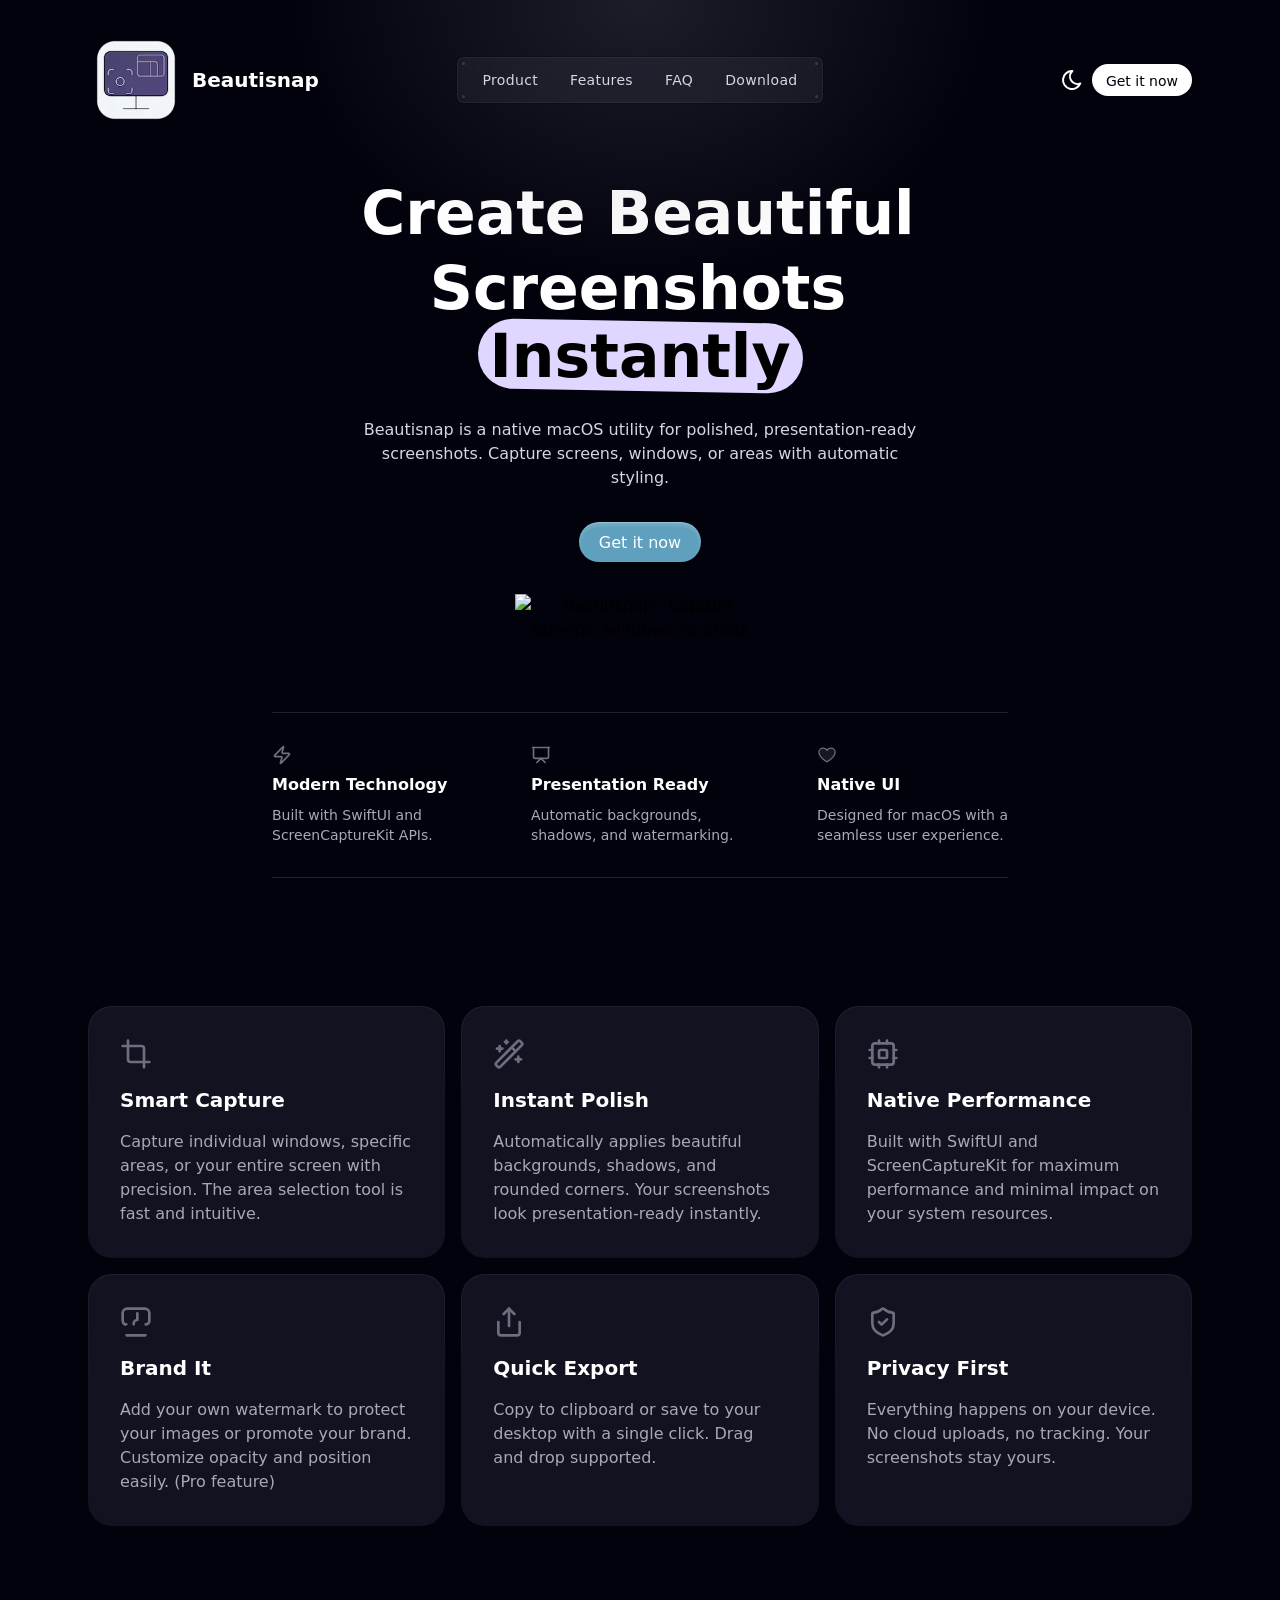
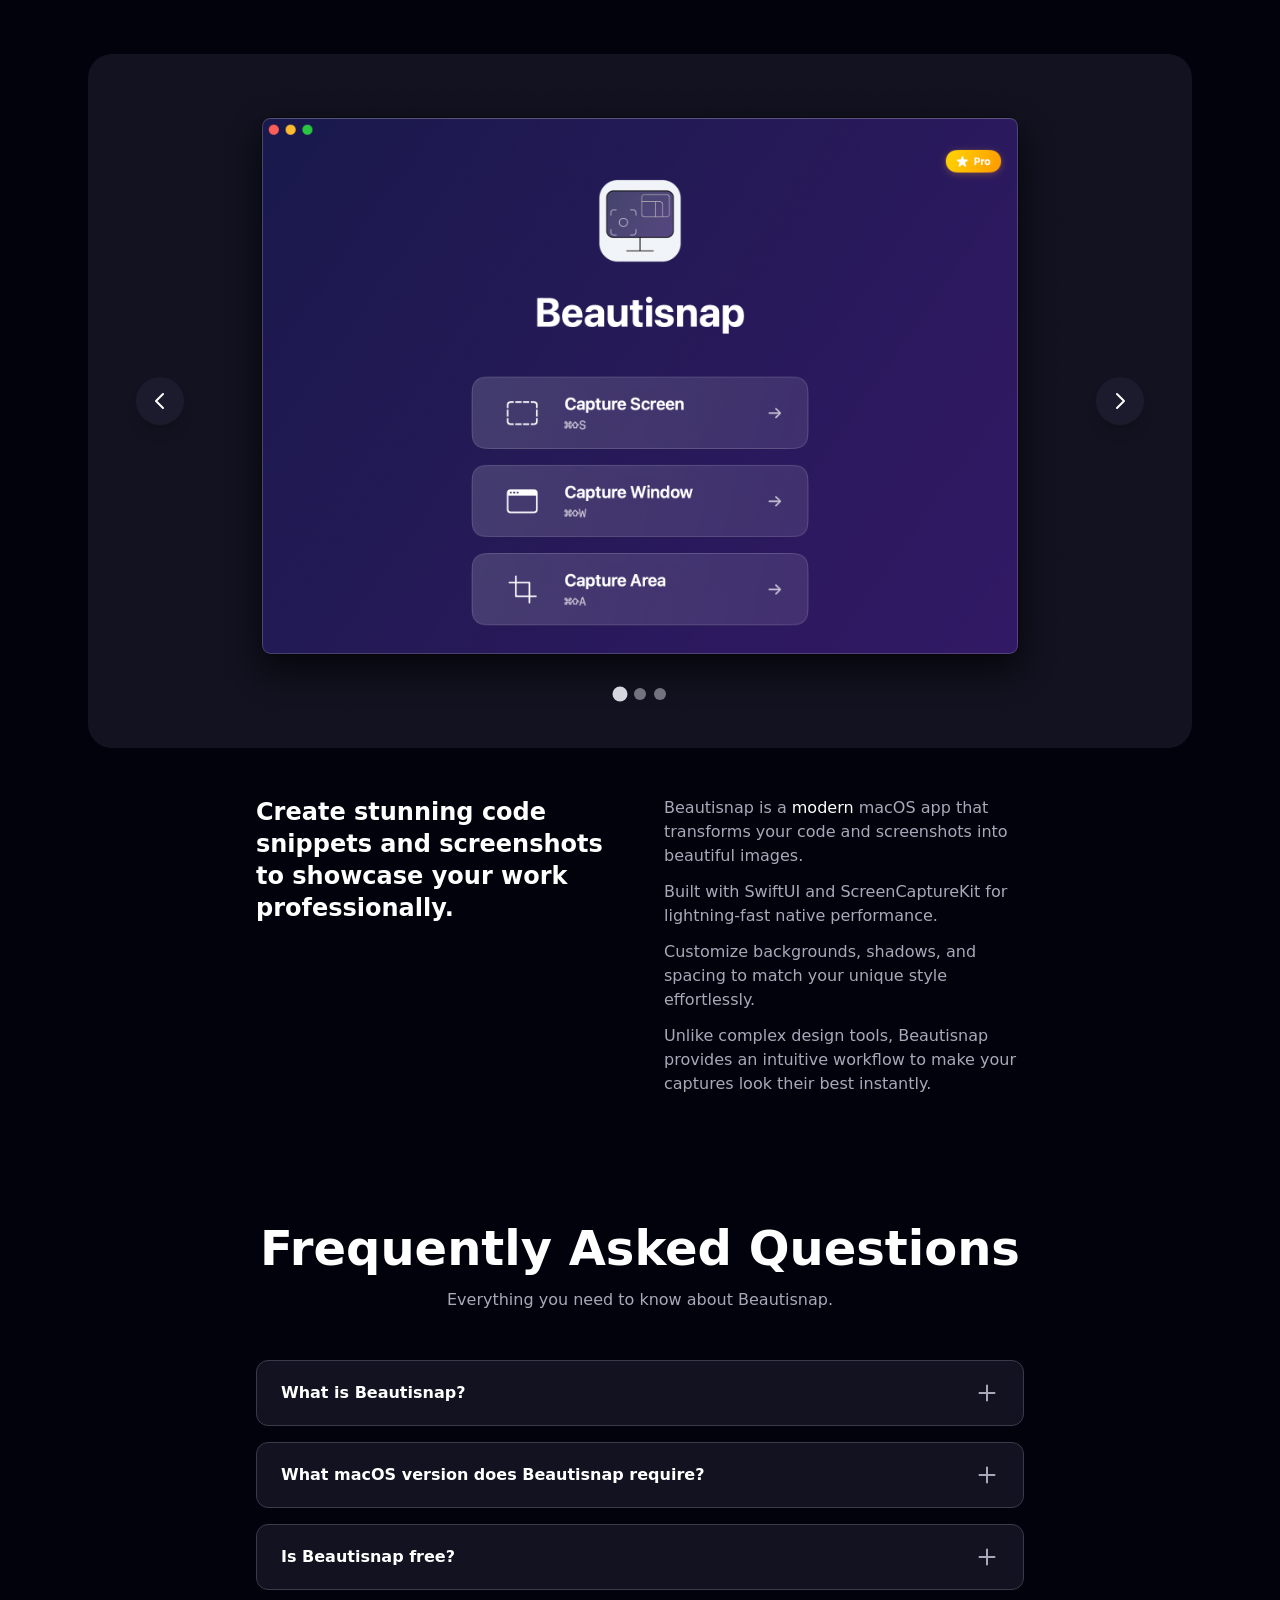
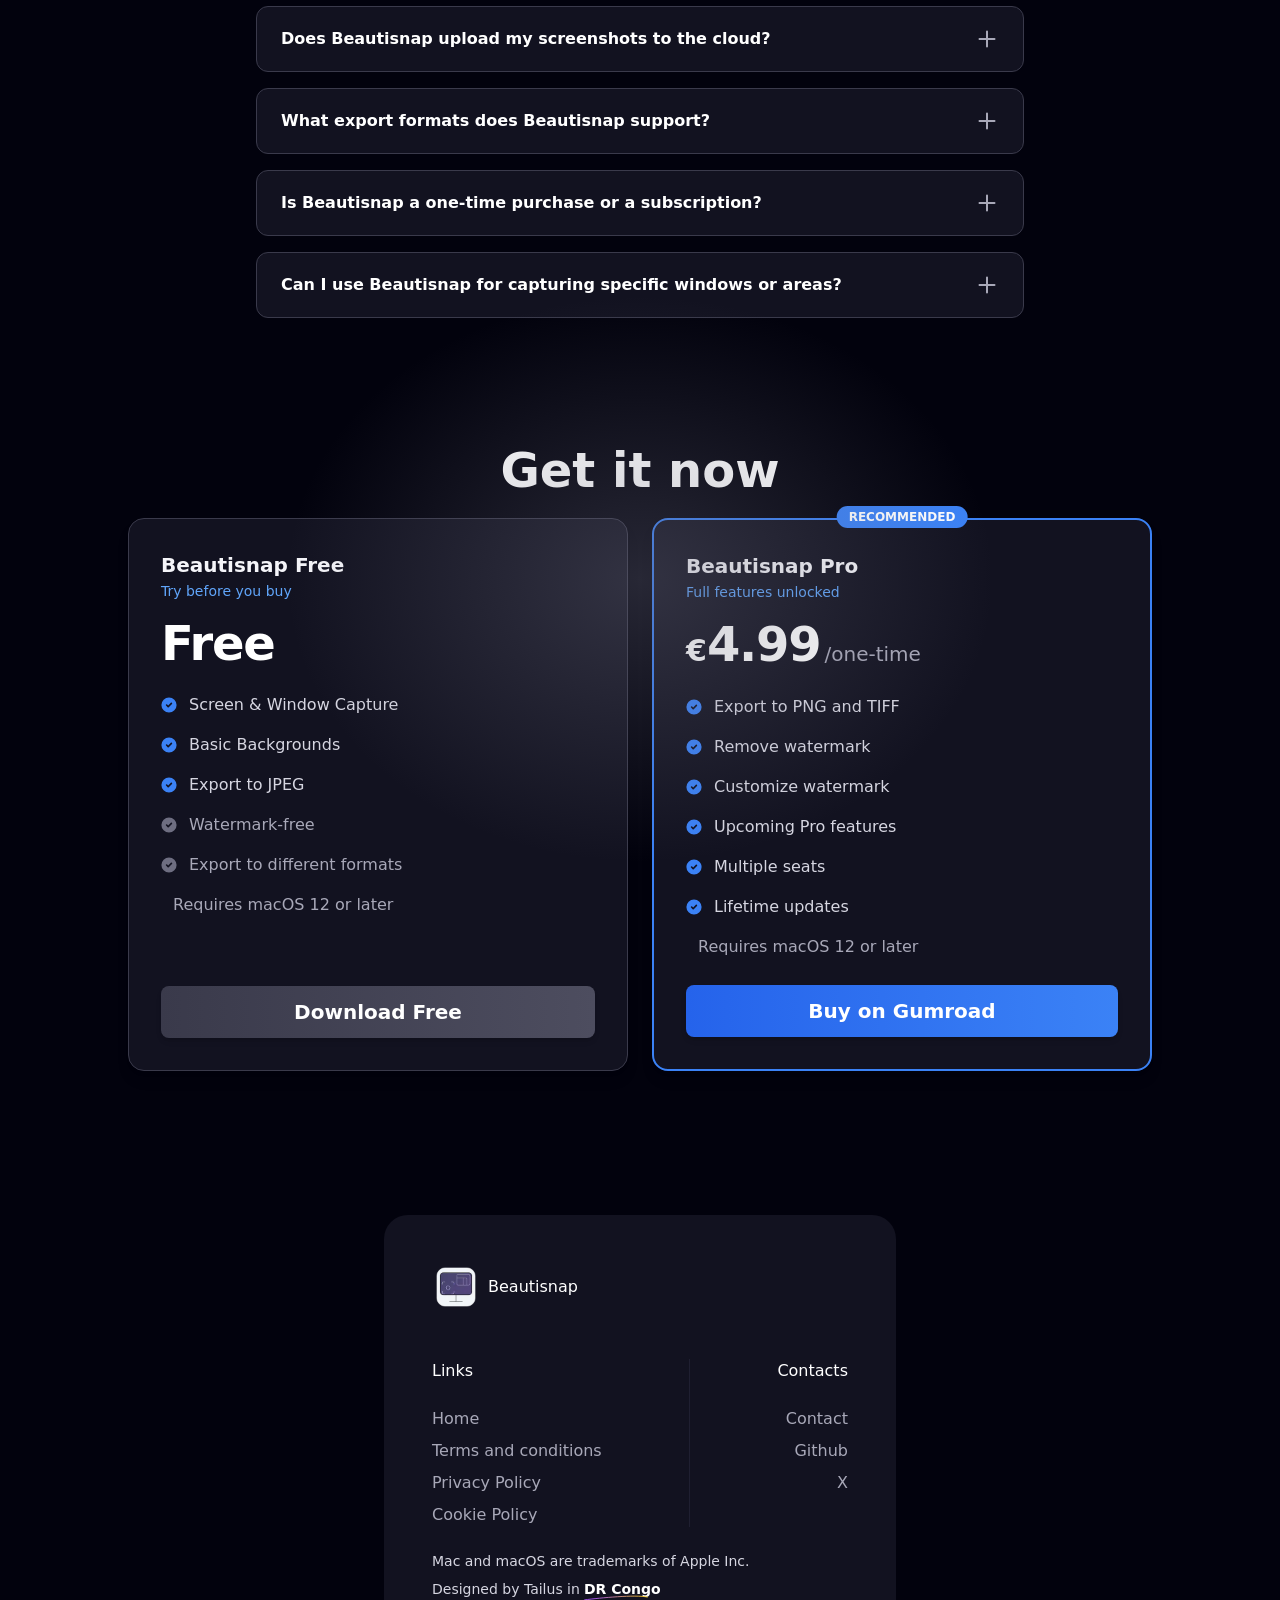
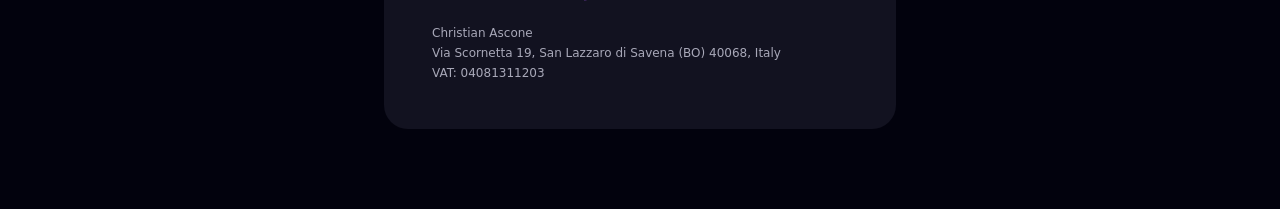
==== commit 32e4aa0a: "Deploy" ====
--- a/index.html
+++ b/index.html
@@ -11,7 +11,7 @@
           screenshots. Capture screens, windows, or areas with automatic styling.
 </p> <div class="mt-8 flex flex-wrap justify-center gap-y-4 gap-x-6"> <a href="#get-started" class="group font-medium [--radial-opacity:0.4] dark:[--radial-opacity:0] rounded-[--btn-border-radius] [background-image:radial-gradient(76%_151%_at_52%_-52%,rgba(255,255,255,var(--radial-opacity))_0%,transparent_100%)] flex items-center justify-center active:brightness-95 dark:shadow-inner dark:border-t dark:border-t-white/35 outline-2 outline-offset-2 focus-visible:outline outline-primary-600 dark:shadow-white/20 disabled:bg-gray-200 disabled:text-gray-400 disabled:shadow-none disabled:hover:brightness-100 dark:disabled:bg-gray-500/10 dark:disabled:[background-image:none] dark:disabled:text-gray-700 dark:disabled:shadow-none dark:disabled:border-none bg-primary-600 text-white [box-shadow:rgba(255,255,255,0.35)_0px_1px_0px_0px_inset,theme(colors.primary.600)_0px_0px_0px_1px] hover:brightness-[1.1] text-base h-10 px-5 relative z-[1] transition ease-in-out hover:-translate-y-1 hover:scale-110 duration-300">
 Get it now
-</a> </div> <div class="py-8 mt-16 gap-4 border-y dark:border-gray-800 flex-wrap flex justify-between"> <div class="text-left w-full md:w-auto"> <svg xmlns="http://www.w3.org/2000/svg" width="24" height="24" viewBox="0 0 24 24" fill="none" stroke="currentColor" stroke-width="2" stroke-linecap="round" stroke-linejoin="round" class="lucide lucide-zap size-5 text-gray-500" aria-hidden="true" role="img"><path d="M4 14a1 1 0 0 1-.78-1.63l9.9-10.2a.5.5 0 0 1 .86.46l-1.92 6.02A1 1 0 0 0 13 10h7a1 1 0 0 1 .78 1.63l-9.9 10.2a.5.5 0 0 1-.86-.46l1.92-6.02A1 1 0 0 0 11 14z"></path></svg> <h3 class="my-2 text-base font-semibold text-gray-700 dark:text-white">
+</a> </div> <div class="mt-8 flex flex-wrap justify-center gap-y-4 gap-x-6"> <a href="https://www.producthunt.com/products/beautisnap?embed=true&utm_source=badge-featured&utm_medium=badge&utm_campaign=badge-beautisnap" target="_blank" rel="noopener noreferrer"><img alt="Beautisnap - Capture screens, windows, or areas with automatic styling. | Product Hunt" width="250" height="54" src="https://api.producthunt.com/widgets/embed-image/v1/featured.svg?post_id=1095696&theme=light&t=1774131176335"></a> </div> <div class="py-8 mt-16 gap-4 border-y dark:border-gray-800 flex-wrap flex justify-between"> <div class="text-left w-full md:w-auto"> <svg xmlns="http://www.w3.org/2000/svg" width="24" height="24" viewBox="0 0 24 24" fill="none" stroke="currentColor" stroke-width="2" stroke-linecap="round" stroke-linejoin="round" class="lucide lucide-zap size-5 text-gray-500" aria-hidden="true" role="img"><path d="M4 14a1 1 0 0 1-.78-1.63l9.9-10.2a.5.5 0 0 1 .86.46l-1.92 6.02A1 1 0 0 0 13 10h7a1 1 0 0 1 .78 1.63l-9.9 10.2a.5.5 0 0 1-.86-.46l1.92-6.02A1 1 0 0 0 11 14z"></path></svg> <h3 class="my-2 text-base font-semibold text-gray-700 dark:text-white">
 Modern Technology
 </h3> <p class="text-gray-600 dark:text-gray-400 text-sm">
 Built with SwiftUI and<br>
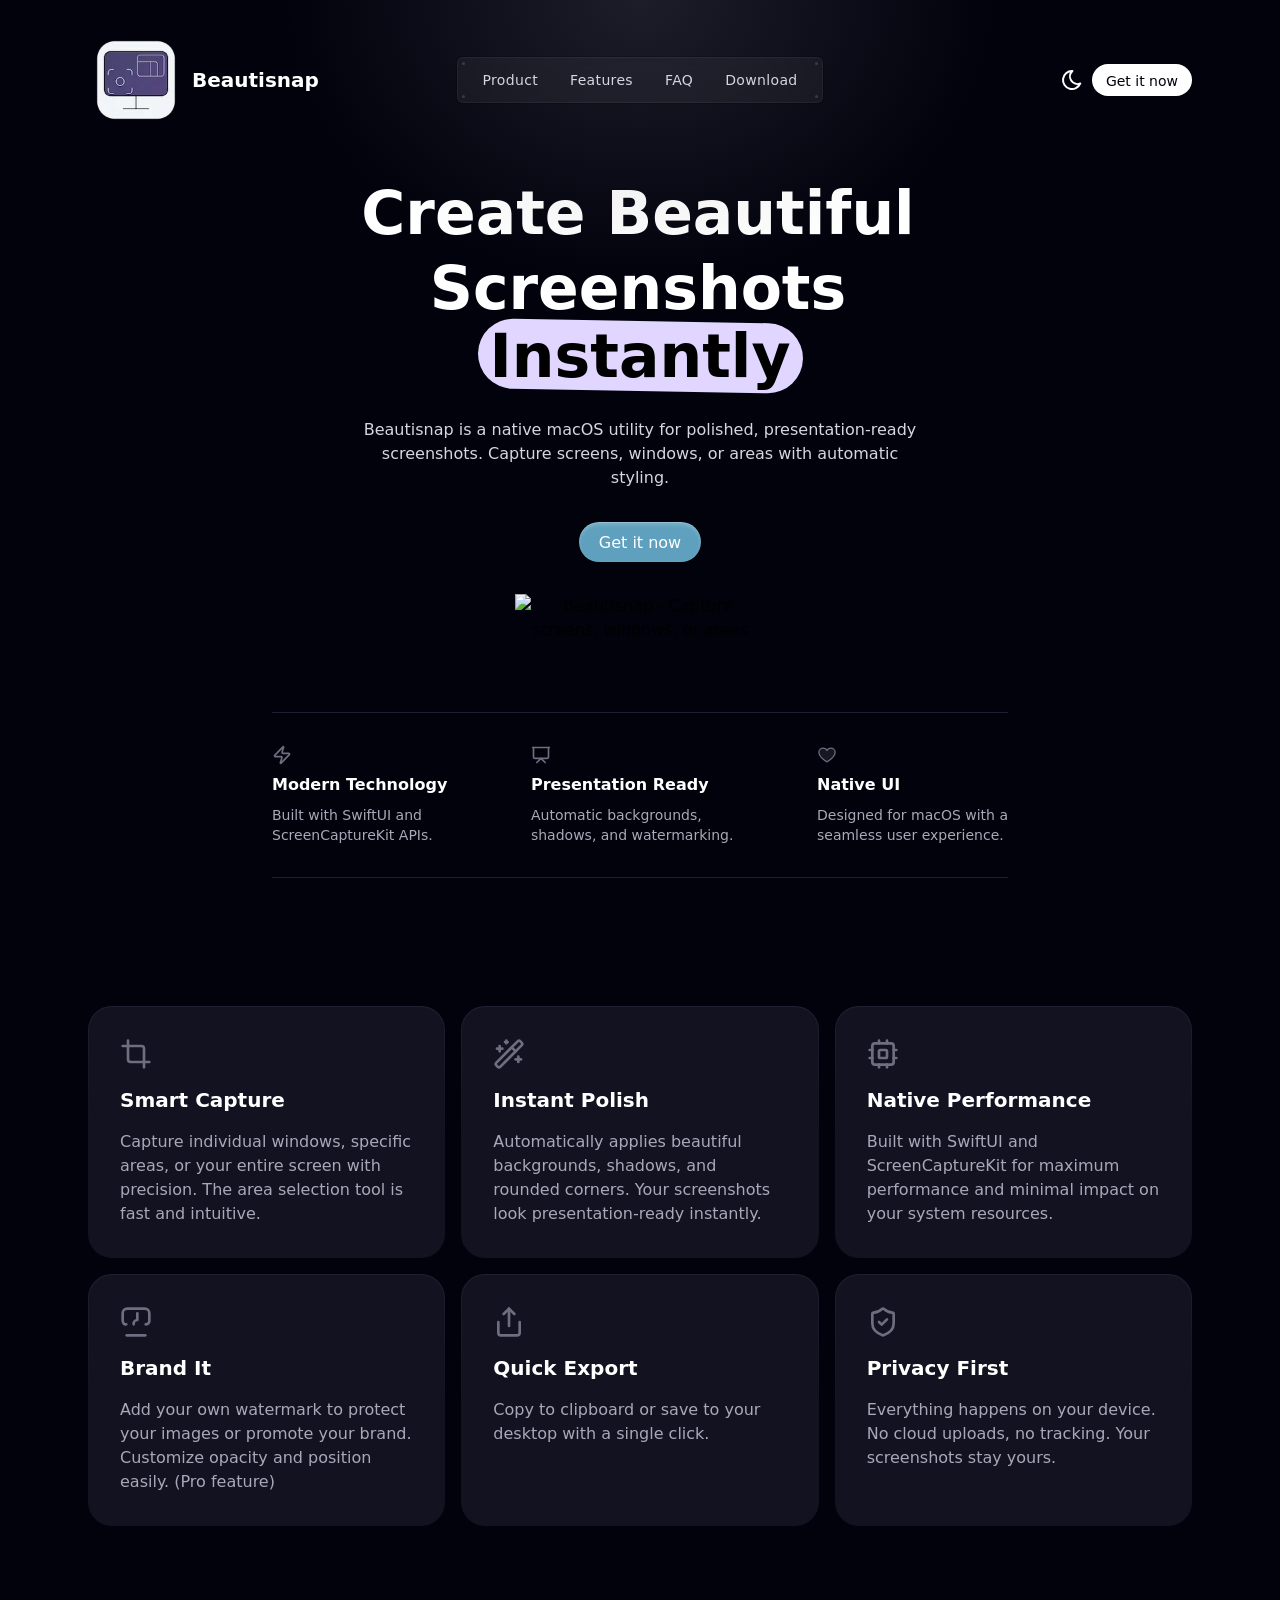
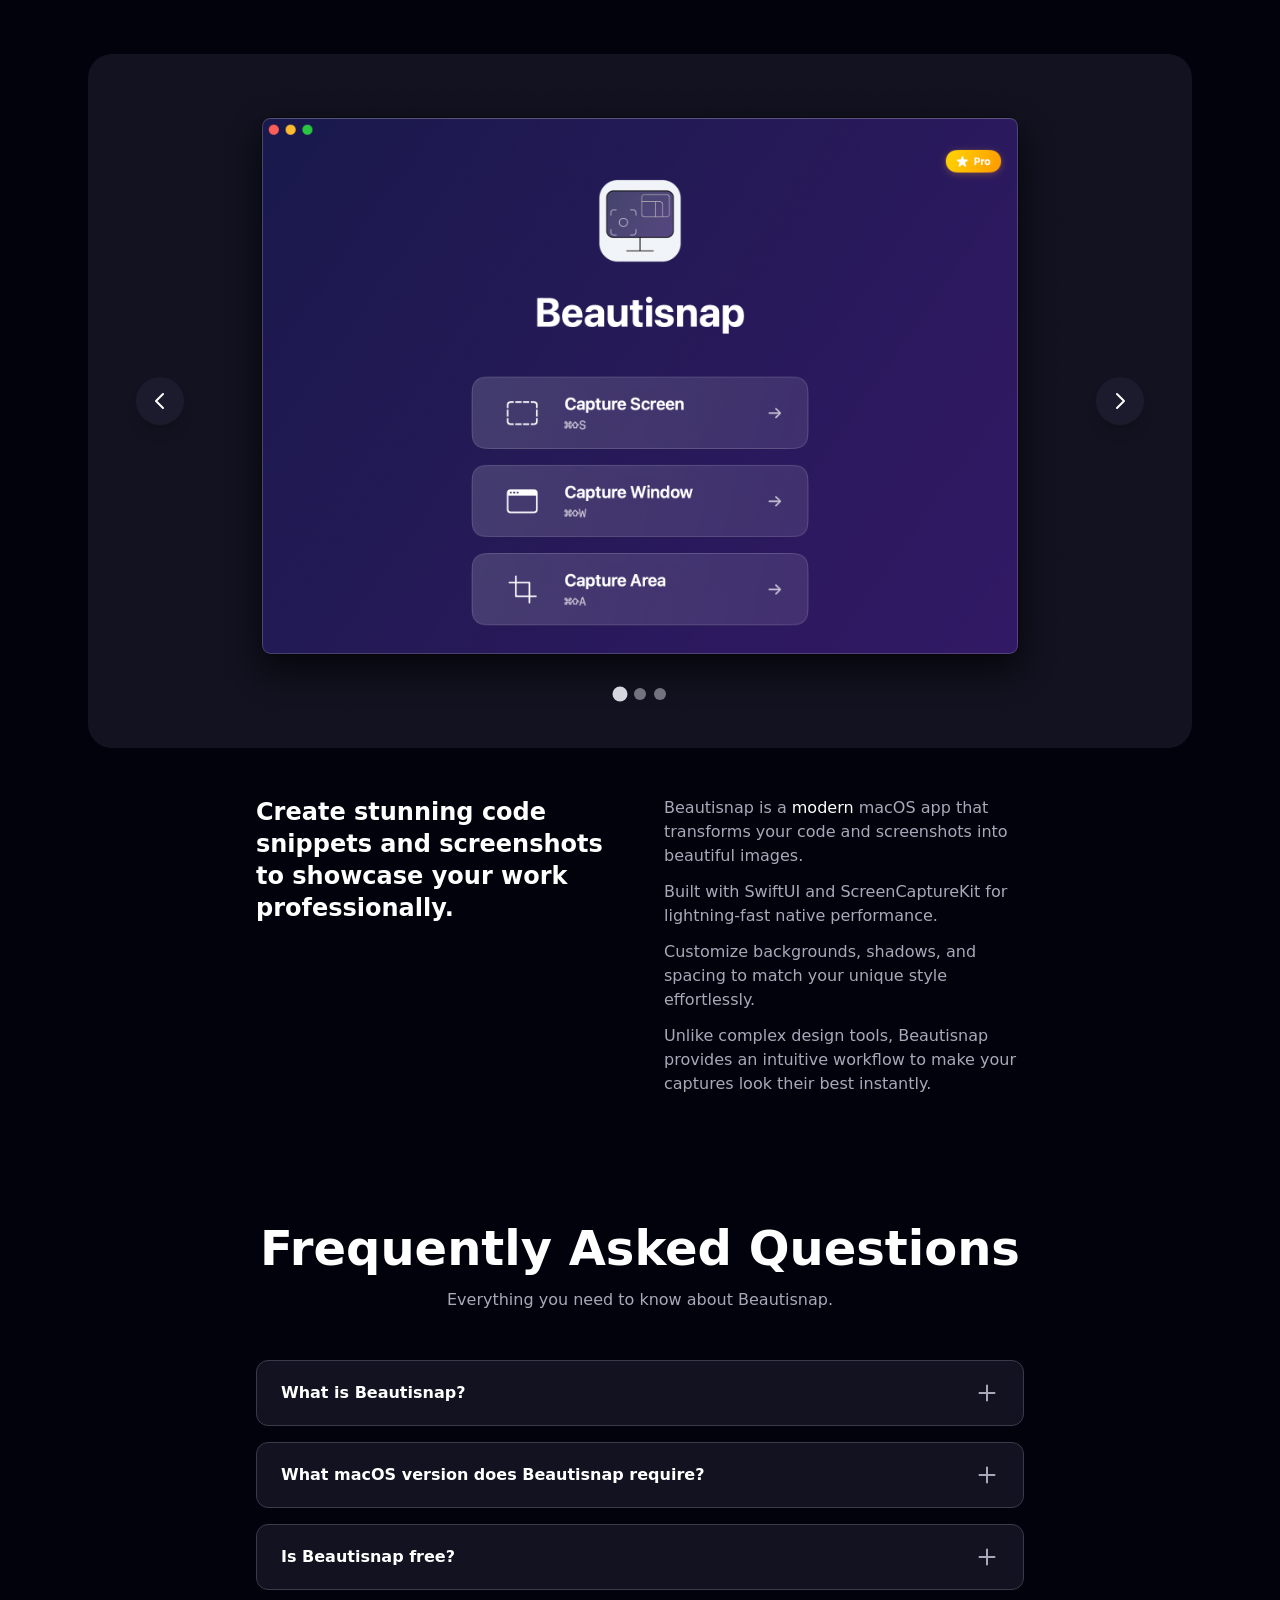
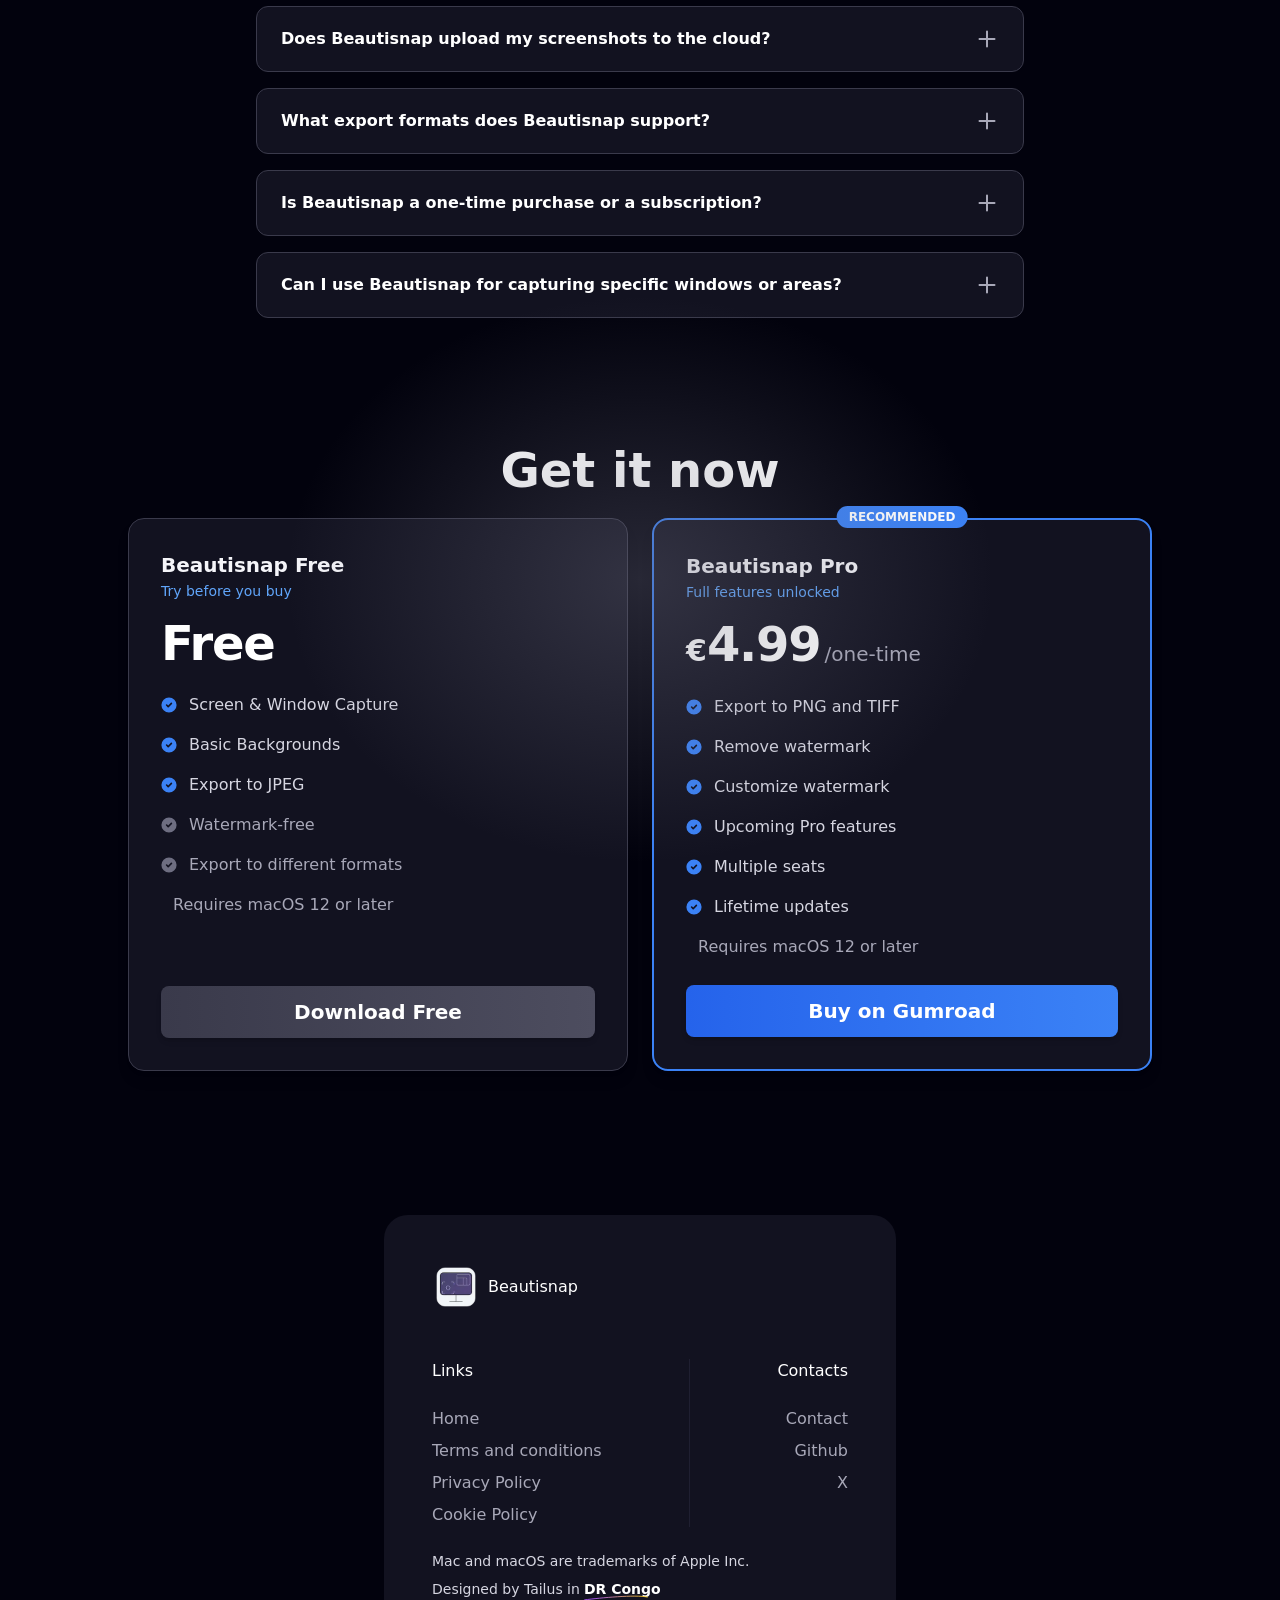
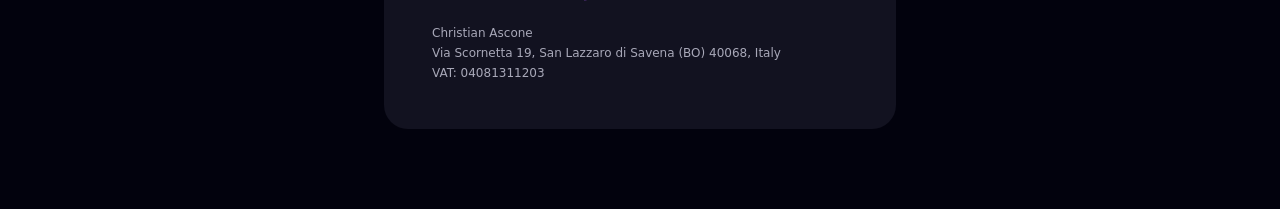
==== commit 3cff281b: "Deploy" ====
--- a/index.html
+++ b/index.html
@@ -1,4 +1,4 @@
-<!DOCTYPE html><html lang="en" class="scroll-smooth"> <head><meta charset="UTF-8"><meta name="viewport" content="width=device-width"><link rel="icon" type="image/x-icon" href="/favicon.ico" media="(prefers-color-scheme: light)"><link rel="sitemap" href="/sitemap-index.xml"><meta name="generator" content="Astro v5.16.10"><meta name="color-scheme" content="dark light"><meta name="theme-color" content="#ffffff" media="(prefers-color-scheme: light)"><meta name="theme-color" content="#030712" media="(prefers-color-scheme: dark)"><meta name="google-site-verification" content="rA-V7fonodecuECfBtePij-abLkt1QdWXogrK5ad2nM"><!-- Canonical URL --><link rel="canonical" href="https://beautisnap.github.io/"><!-- Primary Meta Tags --><title>Beautisnap - Beautiful Screenshots for macOS</title><meta name="title" content="Beautisnap - Beautiful Screenshots for macOS"><meta name="description" content="Beautisnap is a native macOS app that transforms screenshots into stunning, presentation-ready images. Add stylish backgrounds, shadows, and watermarks instantly. Free &#38; Pro available."><meta name="keywords" content="macOS screenshot app, screenshot beautifier, beautiful screenshots, screen capture tool, screenshot editor, presentation screenshots, SwiftUI app, ScreenCaptureKit, screenshot background, watermark screenshots, PNG JPEG TIFF export, professional screenshots, Beautisnap"><meta name="author" content="Christian Ascone"><meta name="robots" content="index, follow"><!-- Open Graph / Facebook --><meta property="og:type" content="website"><meta property="og:url" content="https://beautisnap.github.io"><meta property="og:title" content="Beautisnap - Beautiful Screenshots for macOS"><meta property="og:description" content="Beautisnap is a native macOS app that transforms screenshots into stunning, presentation-ready images. Add stylish backgrounds, shadows, and watermarks instantly. Free &#38; Pro available."><meta property="og:image" content="https://beautisnap.github.io/og.webp"><meta property="og:image:alt" content="Beautisnap - Beautiful Screenshots for macOS"><meta property="og:locale" content="en_US"><meta property="og:site_name" content="Beautisnap"><!-- Twitter --><meta property="twitter:card" content="summary_large_image"><meta property="twitter:url" content="https://beautisnap.github.io"><meta property="twitter:title" content="Beautisnap - Beautiful Screenshots for macOS"><meta property="twitter:description" content="Beautisnap is a native macOS app that transforms screenshots into stunning, presentation-ready images. Add stylish backgrounds, shadows, and watermarks instantly. Free &#38; Pro available."><meta property="twitter:image" content="https://beautisnap.github.io/og.webp"><meta property="twitter:image:alt" content="Beautisnap - Beautiful Screenshots for macOS"><meta name="twitter:site" content="@christianascone"><meta name="twitter:creator" content="@christianascone"><!-- <script --><!--   is:inline --><!--   type="text/javascript" --><!--   src="//embeds.iubenda.com/widgets/e7a93c9e-a3e7-4f69-9348-e8fc11f4b0b0.js" --><!-- ></script> --><!-- Disable paddle libraries loading --><!-- <script is:inline src="https://cdn.paddle.com/paddle/v2/paddle.js"></script> --><!-- <script is:inline define:vars={{ paddleClientSideToken }}> --><!--   if (paddleClientSideToken.startsWith("test_")) { --><!--     Paddle.Environment.set("sandbox"); --><!--   } --><!--   Paddle.Initialize({ --><!--     token: paddleClientSideToken, --><!--   }); --><!-- </script> --><script type="application/ld+json">{"@context":"https://schema.org","@graph":[{"@type":"WebSite","@id":"https://beautisnap.app/#website","url":"https://beautisnap.app","name":"Beautisnap","description":"Beautisnap is a native macOS app that transforms screenshots into stunning, presentation-ready images. Add stylish backgrounds, shadows, and watermarks instantly. Free & Pro available.","publisher":{"@id":"https://beautisnap.app/#organization"}},{"@type":"SoftwareApplication","@id":"https://beautisnap.app/#software","name":"Beautisnap","description":"Beautisnap is a native macOS app that transforms screenshots into stunning, presentation-ready images. Add stylish backgrounds, shadows, and watermarks instantly. Free & Pro available.","url":"https://beautisnap.app","applicationCategory":"MultimediaApplication","applicationSubCategory":"Screenshot Tool","operatingSystem":"macOS 12+","offers":[{"@type":"Offer","name":"Beautisnap Free","price":"0","priceCurrency":"USD"},{"@type":"Offer","name":"Beautisnap Pro","price":"4.99","priceCurrency":"EUR"}],"image":"https://beautisnap.github.io/og.webp","screenshot":["https://beautisnap.github.io/screenshot-1.png","https://beautisnap.github.io/screenshot-2.png","https://beautisnap.github.io/screenshot-3.png"],"featureList":["Window and area screen capture","Automatic background styling","Drop shadows and rounded corners","Custom watermark support","Export to PNG, JPEG, TIFF","Drag and drop export","Native SwiftUI interface","ScreenCaptureKit integration","Privacy-first, no cloud uploads"],"softwareVersion":"1.0","publisher":{"@id":"https://beautisnap.app/#organization"}},{"@type":"Organization","@id":"https://beautisnap.app/#organization","name":"Beautisnap","url":"https://beautisnap.app","logo":{"@type":"ImageObject","url":"https://beautisnap.github.io/logo.webp","width":512,"height":512},"sameAs":["https://github.com/christianascone","https://x.com/christianascone"],"contactPoint":{"@type":"ContactPoint","email":"ascone.christian@gmail.com","contactType":"customer support"}},{"@type":"FAQPage","@id":"https://beautisnap.app/#faq","mainEntity":[{"@type":"Question","name":"What is Beautisnap?","acceptedAnswer":{"@type":"Answer","text":"Beautisnap is a native macOS utility that transforms your screenshots into beautiful, presentation-ready images. It automatically applies stylish backgrounds, shadows, and rounded corners to make your captures look professional instantly."}},{"@type":"Question","name":"What macOS version does Beautisnap require?","acceptedAnswer":{"@type":"Answer","text":"Beautisnap requires macOS 12 (Monterey) or later. It is built with SwiftUI and ScreenCaptureKit APIs for maximum native performance."}},{"@type":"Question","name":"Is Beautisnap free?","acceptedAnswer":{"@type":"Answer","text":"Yes, Beautisnap offers a free version with core features including screen and window capture, basic backgrounds, and JPEG export. The Pro version (€4.99 one-time payment) unlocks watermark removal, custom watermarks, additional export formats (PNG, TIFF), and all future Pro features."}},{"@type":"Question","name":"Does Beautisnap upload my screenshots to the cloud?","acceptedAnswer":{"@type":"Answer","text":"No. Beautisnap is privacy-first and processes everything locally on your device. Your screenshots never leave your Mac — no account required, no cloud storage, no tracking."}},{"@type":"Question","name":"What export formats does Beautisnap support?","acceptedAnswer":{"@type":"Answer","text":"The free version supports JPEG export. With Beautisnap Pro you can also export to PNG and TIFF formats, giving you flexibility for any use case."}},{"@type":"Question","name":"Is Beautisnap a one-time purchase or a subscription?","acceptedAnswer":{"@type":"Answer","text":"Beautisnap Pro is a one-time purchase of €4.99 — no subscriptions, no recurring fees. You also get lifetime updates included."}},{"@type":"Question","name":"Can I use Beautisnap for capturing specific windows or areas?","acceptedAnswer":{"@type":"Answer","text":"Yes! Beautisnap supports screen capture, window capture, and custom area selection. Each capture mode automatically applies professional styling so your images are ready to share immediately."}}]}]}</script><link rel="stylesheet" href="/_astro/cookie-policy.D3oZEkZJ.css">
+<!DOCTYPE html><html lang="en" class="scroll-smooth"> <head><meta charset="UTF-8"><meta name="viewport" content="width=device-width"><link rel="icon" type="image/x-icon" href="/favicon.ico" media="(prefers-color-scheme: light)"><link rel="sitemap" href="/sitemap-index.xml"><meta name="generator" content="Astro v5.16.10"><meta name="color-scheme" content="dark light"><meta name="theme-color" content="#ffffff" media="(prefers-color-scheme: light)"><meta name="theme-color" content="#030712" media="(prefers-color-scheme: dark)"><meta name="google-site-verification" content="rA-V7fonodecuECfBtePij-abLkt1QdWXogrK5ad2nM"><!-- Canonical URL --><link rel="canonical" href="https://beautisnap.github.io/"><!-- Primary Meta Tags --><title>Beautisnap - Beautiful Screenshots for macOS</title><meta name="title" content="Beautisnap - Beautiful Screenshots for macOS"><meta name="description" content="Beautisnap is a native macOS app that transforms screenshots into stunning, presentation-ready images. Add stylish backgrounds, shadows, and watermarks instantly. Free &#38; Pro available."><meta name="keywords" content="macOS screenshot app, screenshot beautifier, beautiful screenshots, screen capture tool, screenshot editor, presentation screenshots, SwiftUI app, ScreenCaptureKit, screenshot background, watermark screenshots, PNG JPEG TIFF export, professional screenshots, Beautisnap"><meta name="author" content="Christian Ascone"><meta name="robots" content="index, follow"><!-- Open Graph / Facebook --><meta property="og:type" content="website"><meta property="og:url" content="https://beautisnap.github.io"><meta property="og:title" content="Beautisnap - Beautiful Screenshots for macOS"><meta property="og:description" content="Beautisnap is a native macOS app that transforms screenshots into stunning, presentation-ready images. Add stylish backgrounds, shadows, and watermarks instantly. Free &#38; Pro available."><meta property="og:image" content="https://beautisnap.github.io/og.webp"><meta property="og:image:alt" content="Beautisnap - Beautiful Screenshots for macOS"><meta property="og:locale" content="en_US"><meta property="og:site_name" content="Beautisnap"><!-- Twitter --><meta property="twitter:card" content="summary_large_image"><meta property="twitter:url" content="https://beautisnap.github.io"><meta property="twitter:title" content="Beautisnap - Beautiful Screenshots for macOS"><meta property="twitter:description" content="Beautisnap is a native macOS app that transforms screenshots into stunning, presentation-ready images. Add stylish backgrounds, shadows, and watermarks instantly. Free &#38; Pro available."><meta property="twitter:image" content="https://beautisnap.github.io/og.webp"><meta property="twitter:image:alt" content="Beautisnap - Beautiful Screenshots for macOS"><meta name="twitter:site" content="@christianascone"><meta name="twitter:creator" content="@christianascone"><!-- <script --><!--   is:inline --><!--   type="text/javascript" --><!--   src="//embeds.iubenda.com/widgets/e7a93c9e-a3e7-4f69-9348-e8fc11f4b0b0.js" --><!-- ></script> --><!-- Disable paddle libraries loading --><!-- <script is:inline src="https://cdn.paddle.com/paddle/v2/paddle.js"></script> --><!-- <script is:inline define:vars={{ paddleClientSideToken }}> --><!--   if (paddleClientSideToken.startsWith("test_")) { --><!--     Paddle.Environment.set("sandbox"); --><!--   } --><!--   Paddle.Initialize({ --><!--     token: paddleClientSideToken, --><!--   }); --><!-- </script> --><script type="application/ld+json">{"@context":"https://schema.org","@graph":[{"@type":"WebSite","@id":"https://beautisnap.app/#website","url":"https://beautisnap.app","name":"Beautisnap","description":"Beautisnap is a native macOS app that transforms screenshots into stunning, presentation-ready images. Add stylish backgrounds, shadows, and watermarks instantly. Free & Pro available.","publisher":{"@id":"https://beautisnap.app/#organization"}},{"@type":"SoftwareApplication","@id":"https://beautisnap.app/#software","name":"Beautisnap","description":"Beautisnap is a native macOS app that transforms screenshots into stunning, presentation-ready images. Add stylish backgrounds, shadows, and watermarks instantly. Free & Pro available.","url":"https://beautisnap.app","applicationCategory":"MultimediaApplication","applicationSubCategory":"Screenshot Tool","operatingSystem":"macOS 12+","offers":[{"@type":"Offer","name":"Beautisnap Free","price":"0","priceCurrency":"USD"},{"@type":"Offer","name":"Beautisnap Pro","price":"4.99","priceCurrency":"EUR"}],"image":"https://beautisnap.github.io/og.webp","screenshot":["https://beautisnap.github.io/screenshot-1.png","https://beautisnap.github.io/screenshot-2.png","https://beautisnap.github.io/screenshot-3.png"],"featureList":["Window and area screen capture","Automatic background styling","Drop shadows and rounded corners","Custom watermark support","Export to PNG, JPEG, TIFF","Native SwiftUI interface","ScreenCaptureKit integration","Privacy-first, no cloud uploads"],"softwareVersion":"1.0","publisher":{"@id":"https://beautisnap.app/#organization"}},{"@type":"Organization","@id":"https://beautisnap.app/#organization","name":"Beautisnap","url":"https://beautisnap.app","logo":{"@type":"ImageObject","url":"https://beautisnap.github.io/logo.webp","width":512,"height":512},"sameAs":["https://github.com/christianascone","https://x.com/christianascone"],"contactPoint":{"@type":"ContactPoint","email":"ascone.christian@gmail.com","contactType":"customer support"}},{"@type":"FAQPage","@id":"https://beautisnap.app/#faq","mainEntity":[{"@type":"Question","name":"What is Beautisnap?","acceptedAnswer":{"@type":"Answer","text":"Beautisnap is a native macOS utility that transforms your screenshots into beautiful, presentation-ready images. It automatically applies stylish backgrounds, shadows, and rounded corners to make your captures look professional instantly."}},{"@type":"Question","name":"What macOS version does Beautisnap require?","acceptedAnswer":{"@type":"Answer","text":"Beautisnap requires macOS 12 (Monterey) or later. It is built with SwiftUI and ScreenCaptureKit APIs for maximum native performance."}},{"@type":"Question","name":"Is Beautisnap free?","acceptedAnswer":{"@type":"Answer","text":"Yes, Beautisnap offers a free version with core features including screen and window capture, basic backgrounds, and JPEG export. The Pro version (€4.99 one-time payment) unlocks watermark removal, custom watermarks, additional export formats (PNG, TIFF), and all future Pro features."}},{"@type":"Question","name":"Does Beautisnap upload my screenshots to the cloud?","acceptedAnswer":{"@type":"Answer","text":"No. Beautisnap is privacy-first and processes everything locally on your device. Your screenshots never leave your Mac — no account required, no cloud storage, no tracking."}},{"@type":"Question","name":"What export formats does Beautisnap support?","acceptedAnswer":{"@type":"Answer","text":"The free version supports JPEG export. With Beautisnap Pro you can also export to PNG and TIFF formats, giving you flexibility for any use case."}},{"@type":"Question","name":"Is Beautisnap a one-time purchase or a subscription?","acceptedAnswer":{"@type":"Answer","text":"Beautisnap Pro is a one-time purchase of €4.99 — no subscriptions, no recurring fees. You also get lifetime updates included."}},{"@type":"Question","name":"Can I use Beautisnap for capturing specific windows or areas?","acceptedAnswer":{"@type":"Answer","text":"Yes! Beautisnap supports screen capture, window capture, and custom area selection. Each capture mode automatically applies professional styling so your images are ready to share immediately."}}]}]}</script><link rel="stylesheet" href="/_astro/cookie-policy.D3oZEkZJ.css">
 <style>.slider-dot[data-astro-cid-x2lc2h5w]{cursor:pointer}#slider-track[data-astro-cid-x2lc2h5w]{will-change:transform}@media (prefers-reduced-motion: reduce){#slider-track[data-astro-cid-x2lc2h5w]{transition:none}}
 </style></head> <body class="overflow-x-hidden bg-white dark:bg-gray-950"> <!-- Skip to main content link for keyboard navigation (WCAG 2.4.1) --> <a href="#main-content" class="sr-only focus:not-sr-only focus:absolute focus:top-4 focus:left-4 focus:z-[100] focus:px-4 focus:py-2 focus:bg-primary-600 focus:text-white focus:rounded-md focus:outline-none focus:ring-2 focus:ring-primary-500 focus:ring-offset-2">
 Skip to main content
@@ -34,7 +34,7 @@
 </p> </div> </div> </div> <!-- Feature 4: Watermarking --> <div class="p-px rounded-[--card-border-radius] bg-gradient-to-b to-50% from-[--ui-light-border-color] to-[--card-light-bg] dark:from-[--ui-dark-border-color] dark:to-[--card-dark-bg]"> <div class="p-[calc(var(--card-padding)-1px)] rounded-[calc(var(--card-border-radius)-1px)] bg-[--card-light-bg] dark:bg-[--card-dark-bg] flex flex-col justify-between h-full"> <div class="space-y-4"> <svg xmlns="http://www.w3.org/2000/svg" width="24" height="24" viewBox="0 0 24 24" fill="none" stroke="currentColor" stroke-width="2" stroke-linecap="round" stroke-linejoin="round" class="lucide lucide-stamp size-8 text-gray-500"><path d="M5 22h14"></path><path d="M19.27 13.73A2.665 2.665 0 0 0 22 10.5V5.5C22 3.5 20.5 2 18.5 2h-13C3.5 2 2 3.5 2 5.5v5c0 1.93.97 3.65 2.73 3.23"></path><path d="M10.27 13.73A2.665 2.665 0 0 1 13 10.5v-5"></path></svg> <h3 class="text-xl font-semibold text-gray-900 dark:text-white">Brand It</h3> <p class="text-gray-600 dark:text-gray-400">
 Add your own watermark to protect your images or promote your brand. Customize opacity and position easily. (Pro feature)
 </p> </div> </div> </div> <!-- Feature 5: Quick Export --> <div class="p-px rounded-[--card-border-radius] bg-gradient-to-b to-50% from-[--ui-light-border-color] to-[--card-light-bg] dark:from-[--ui-dark-border-color] dark:to-[--card-dark-bg]"> <div class="p-[calc(var(--card-padding)-1px)] rounded-[calc(var(--card-border-radius)-1px)] bg-[--card-light-bg] dark:bg-[--card-dark-bg] flex flex-col justify-between h-full"> <div class="space-y-4"> <svg xmlns="http://www.w3.org/2000/svg" width="24" height="24" viewBox="0 0 24 24" fill="none" stroke="currentColor" stroke-width="2" stroke-linecap="round" stroke-linejoin="round" class="lucide lucide-share size-8 text-gray-500"><path d="M4 12v8a2 2 0 0 0 2 2h12a2 2 0 0 0 2-2v-8"></path><polyline points="16 6 12 2 8 6"></polyline><line x1="12" x2="12" y1="2" y2="15"></line></svg> <h3 class="text-xl font-semibold text-gray-900 dark:text-white">Quick Export</h3> <p class="text-gray-600 dark:text-gray-400">
-Copy to clipboard or save to your desktop with a single click. Drag and drop supported.
+Copy to clipboard or save to your desktop with a single click.
 </p> </div> </div> </div> <!-- Feature 6: Privacy First --> <div class="p-px rounded-[--card-border-radius] bg-gradient-to-b to-50% from-[--ui-light-border-color] to-[--card-light-bg] dark:from-[--ui-dark-border-color] dark:to-[--card-dark-bg]"> <div class="p-[calc(var(--card-padding)-1px)] rounded-[calc(var(--card-border-radius)-1px)] bg-[--card-light-bg] dark:bg-[--card-dark-bg] flex flex-col justify-between h-full"> <div class="space-y-4"> <svg xmlns="http://www.w3.org/2000/svg" width="24" height="24" viewBox="0 0 24 24" fill="none" stroke="currentColor" stroke-width="2" stroke-linecap="round" stroke-linejoin="round" class="lucide lucide-shield-check size-8 text-gray-500"><path d="M20 13c0 5-3.5 7.5-7.66 8.95a1 1 0 0 1-.67-.01C7.5 20.5 4 18 4 13V6a1 1 0 0 1 1-1c2 0 4.5-1.2 6.24-2.72a1.17 1.17 0 0 1 1.52 0C14.51 3.81 17 5 19 5a1 1 0 0 1 1 1z"></path><path d="m9 12 2 2 4-4"></path></svg> <h3 class="text-xl font-semibold text-gray-900 dark:text-white">Privacy First</h3> <p class="text-gray-600 dark:text-gray-400">
 Everything happens on your device. No cloud uploads, no tracking. Your screenshots stay yours.
 </p> </div> </div> </div> </div>  </div> </section> <section class="scroll-mt-24" id="features" data-astro-cid-x2lc2h5w> <div class="max-w-6xl mx-auto px-6 md:px-12 xl:px-6">  <div class="p-[--card-padding] rounded-[--card-border-radius] bg-gray-100 dark:bg-[--card-dark-bg]" data-astro-cid-x2lc2h5w> <div class="w-full" data-astro-cid-x2lc2h5w> <!-- Slider Container --> <div class="relative overflow-hidden rounded" id="slider-container" data-astro-cid-x2lc2h5w> <div class="flex transition-transform duration-500 ease-in-out" id="slider-track" data-astro-cid-x2lc2h5w> <div class="min-w-full flex-shrink-0 flex items-center justify-center" data-slide="0" data-astro-cid-x2lc2h5w> <img src="/screenshot-1.png" alt="Beautisnap macOS app showing a styled screenshot with custom background and shadow effects" loading="eager" width="2000" height="800" class="w-full h-auto object-contain rounded max-h-[70vh] cursor-zoom-in hover:opacity-90 transition-opacity" data-zoom-src="/screenshot-1.png" data-astro-cid-x2lc2h5w> </div><div class="min-w-full flex-shrink-0 flex items-center justify-center" data-slide="1" data-astro-cid-x2lc2h5w> <img src="/screenshot-2.png" alt="Beautisnap interface demonstrating area capture and instant polish features for presentation-ready screenshots" loading="lazy" width="2000" height="800" class="w-full h-auto object-contain rounded max-h-[70vh] cursor-zoom-in hover:opacity-90 transition-opacity" data-zoom-src="/screenshot-2.png" data-astro-cid-x2lc2h5w> </div><div class="min-w-full flex-shrink-0 flex items-center justify-center" data-slide="2" data-astro-cid-x2lc2h5w> <img src="/screenshot-3.png" alt="Beautisnap screenshot editor with watermarking and export options on macOS" loading="lazy" width="2000" height="800" class="w-full h-auto object-contain rounded max-h-[70vh] cursor-zoom-in hover:opacity-90 transition-opacity" data-zoom-src="/screenshot-3.png" data-astro-cid-x2lc2h5w> </div> </div> <!-- Navigation Arrows --> <button id="prev-btn" class="absolute left-4 top-1/2 -translate-y-1/2 bg-white/80 dark:bg-gray-800/80 hover:bg-white dark:hover:bg-gray-800 p-3 rounded-full shadow-lg transition-all duration-200 hover:scale-110 z-10" aria-label="Previous slide" data-astro-cid-x2lc2h5w> <svg xmlns="http://www.w3.org/2000/svg" class="w-6 h-6 text-gray-900 dark:text-white" fill="none" viewBox="0 0 24 24" stroke="currentColor" data-astro-cid-x2lc2h5w> <path stroke-linecap="round" stroke-linejoin="round" stroke-width="2" d="M15 19l-7-7 7-7" data-astro-cid-x2lc2h5w></path> </svg> </button> <button id="next-btn" class="absolute right-4 top-1/2 -translate-y-1/2 bg-white/80 dark:bg-gray-800/80 hover:bg-white dark:hover:bg-gray-800 p-3 rounded-full shadow-lg transition-all duration-200 hover:scale-110 z-10" aria-label="Next slide" data-astro-cid-x2lc2h5w> <svg xmlns="http://www.w3.org/2000/svg" class="w-6 h-6 text-gray-900 dark:text-white" fill="none" viewBox="0 0 24 24" stroke="currentColor" data-astro-cid-x2lc2h5w> <path stroke-linecap="round" stroke-linejoin="round" stroke-width="2" d="M9 5l7 7-7 7" data-astro-cid-x2lc2h5w></path> </svg> </button> <!-- Dots Indicator --> <div class="absolute bottom-4 left-1/2 -translate-x-1/2 flex gap-2 z-10" data-astro-cid-x2lc2h5w> <button class="slider-dot w-3 h-3 rounded-full bg-white/50 dark:bg-gray-300/50 transition-all duration-200 hover:scale-110" data-slide="0" aria-label="Go to slide 1" data-astro-cid-x2lc2h5w></button><button class="slider-dot w-3 h-3 rounded-full bg-white/50 dark:bg-gray-300/50 transition-all duration-200 hover:scale-110" data-slide="1" aria-label="Go to slide 2" data-astro-cid-x2lc2h5w></button><button class="slider-dot w-3 h-3 rounded-full bg-white/50 dark:bg-gray-300/50 transition-all duration-200 hover:scale-110" data-slide="2" aria-label="Go to slide 3" data-astro-cid-x2lc2h5w></button> </div> </div> </div> </div>  <div id="zoom-modal" class="fixed inset-0 bg-black/90 z-50 hidden items-center justify-center p-4 cursor-zoom-out" role="dialog" aria-modal="true" aria-label="Zoomed screenshot view" data-astro-cid-x2lc2h5w> <button id="close-zoom" class="absolute top-4 right-4 bg-white/10 hover:bg-white/20 text-white p-2 rounded-full transition-all duration-200 hover:scale-110 z-10" aria-label="Close zoomed view" data-astro-cid-x2lc2h5w> <svg xmlns="http://www.w3.org/2000/svg" class="w-6 h-6" fill="none" viewBox="0 0 24 24" stroke="currentColor" data-astro-cid-x2lc2h5w> <path stroke-linecap="round" stroke-linejoin="round" stroke-width="2" d="M6 18L18 6M6 6l12 12" data-astro-cid-x2lc2h5w></path> </svg> </button> <img id="zoom-image" src="" alt="" class="max-w-full max-h-full object-contain" data-astro-cid-x2lc2h5w> </div> <div class="mt-12 grid sm:grid-cols-2 gap-4 sm:gap-12 max-w-3xl w-full mx-auto" data-astro-cid-x2lc2h5w> <div data-astro-cid-x2lc2h5w> <h2 class="text-gray-950 dark:text-white text-2xl font-semibold" data-astro-cid-x2lc2h5w>
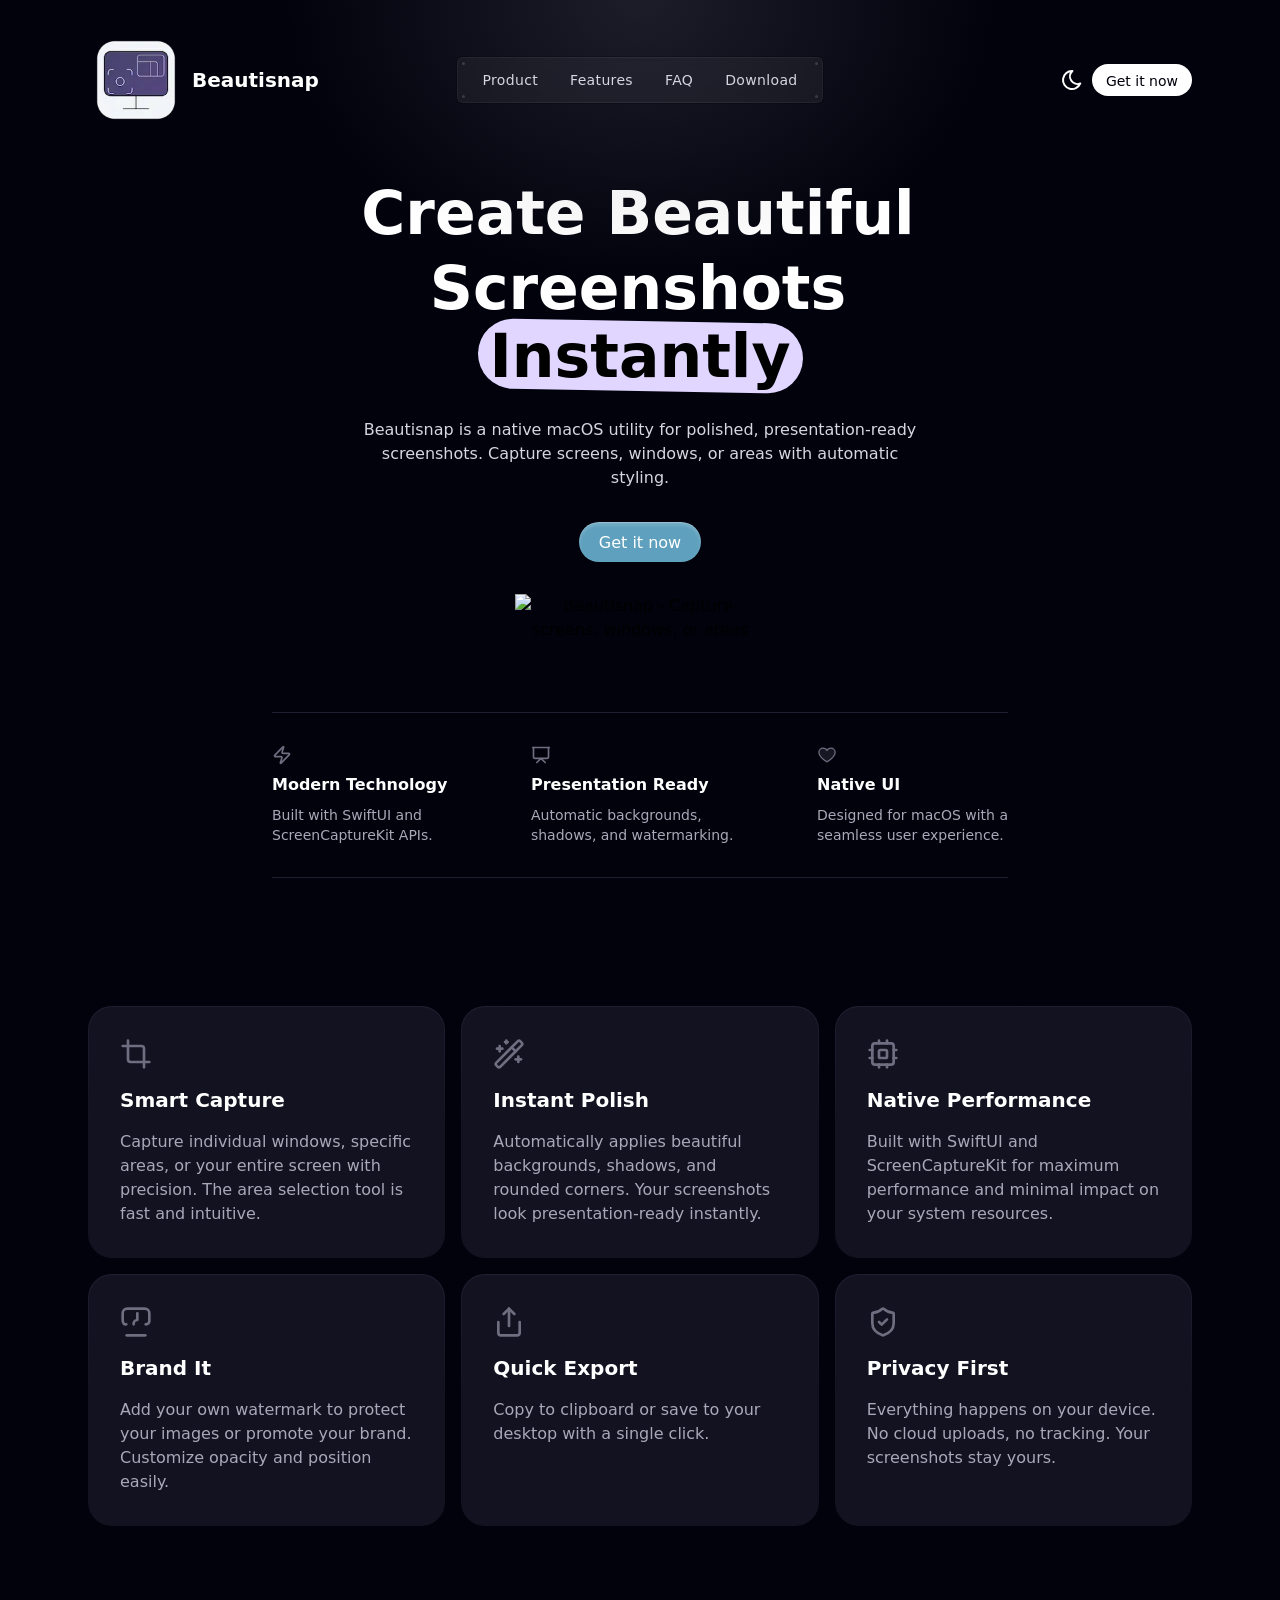
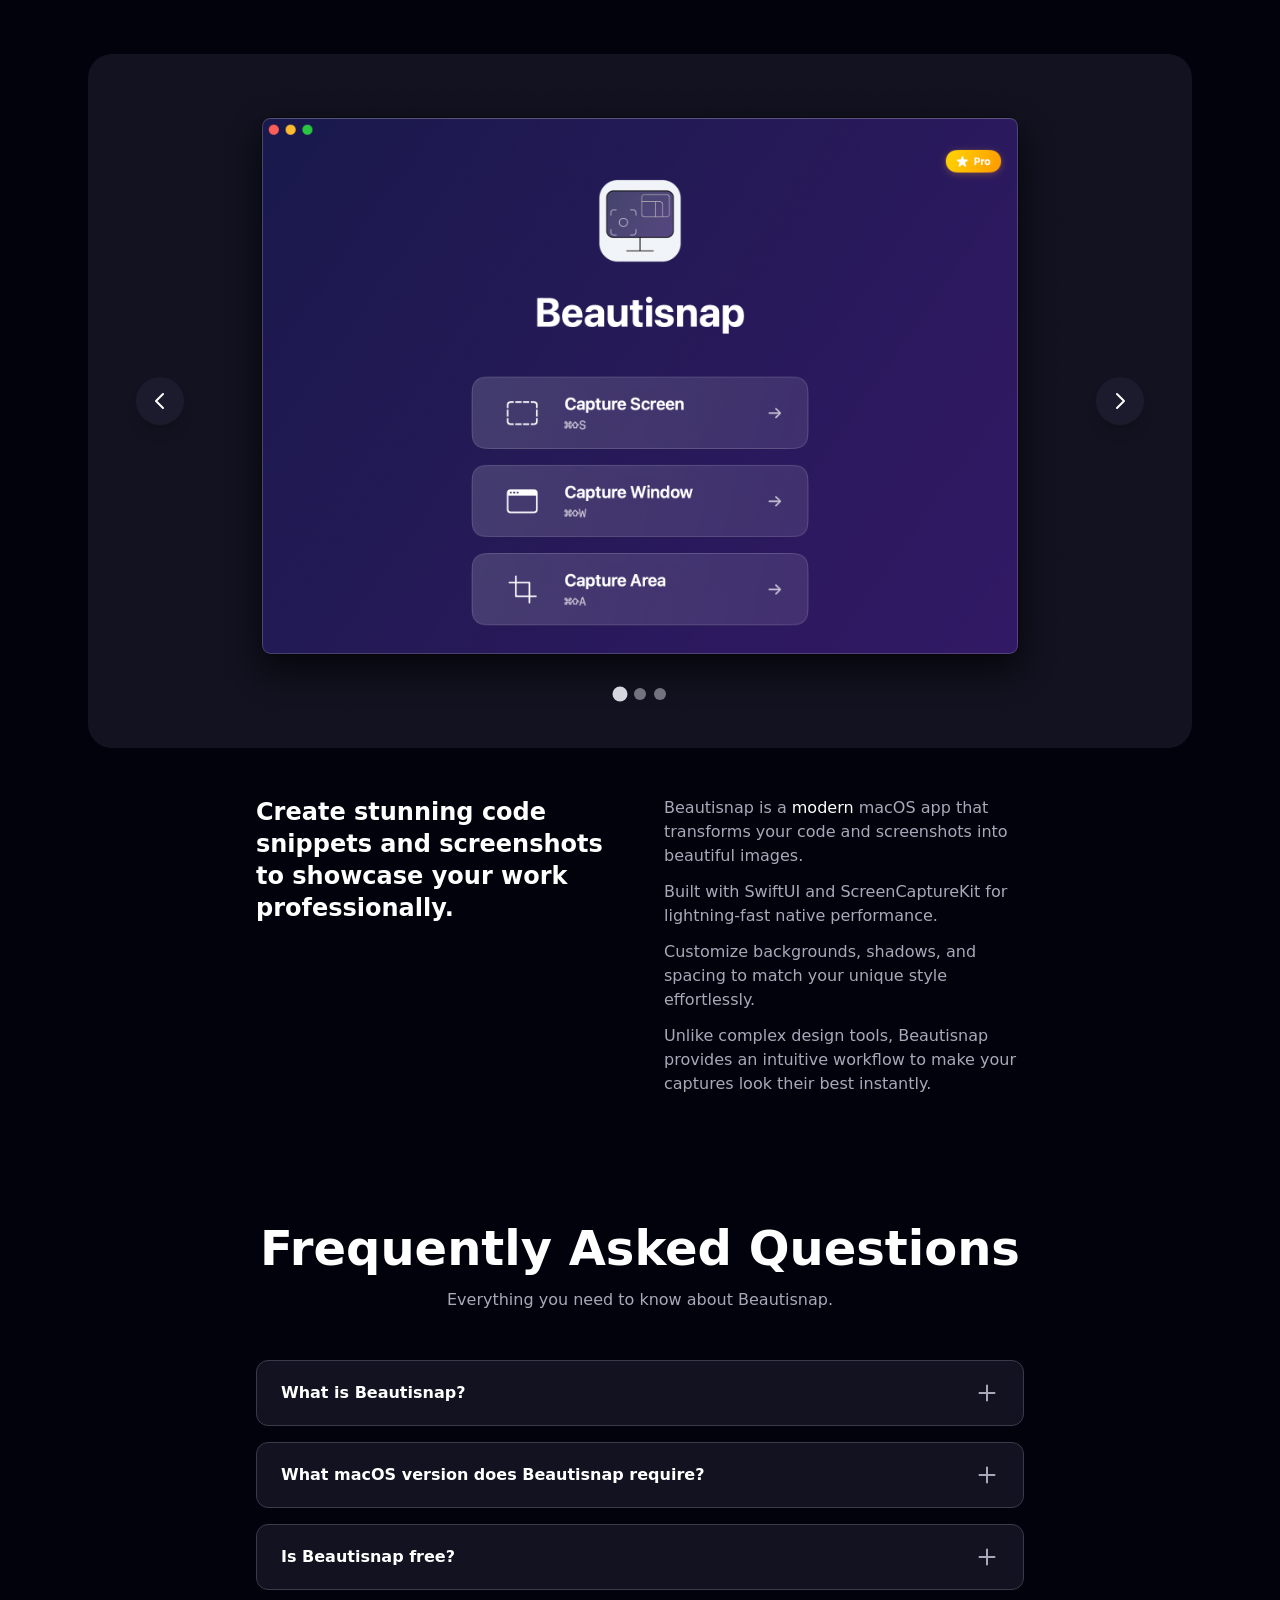
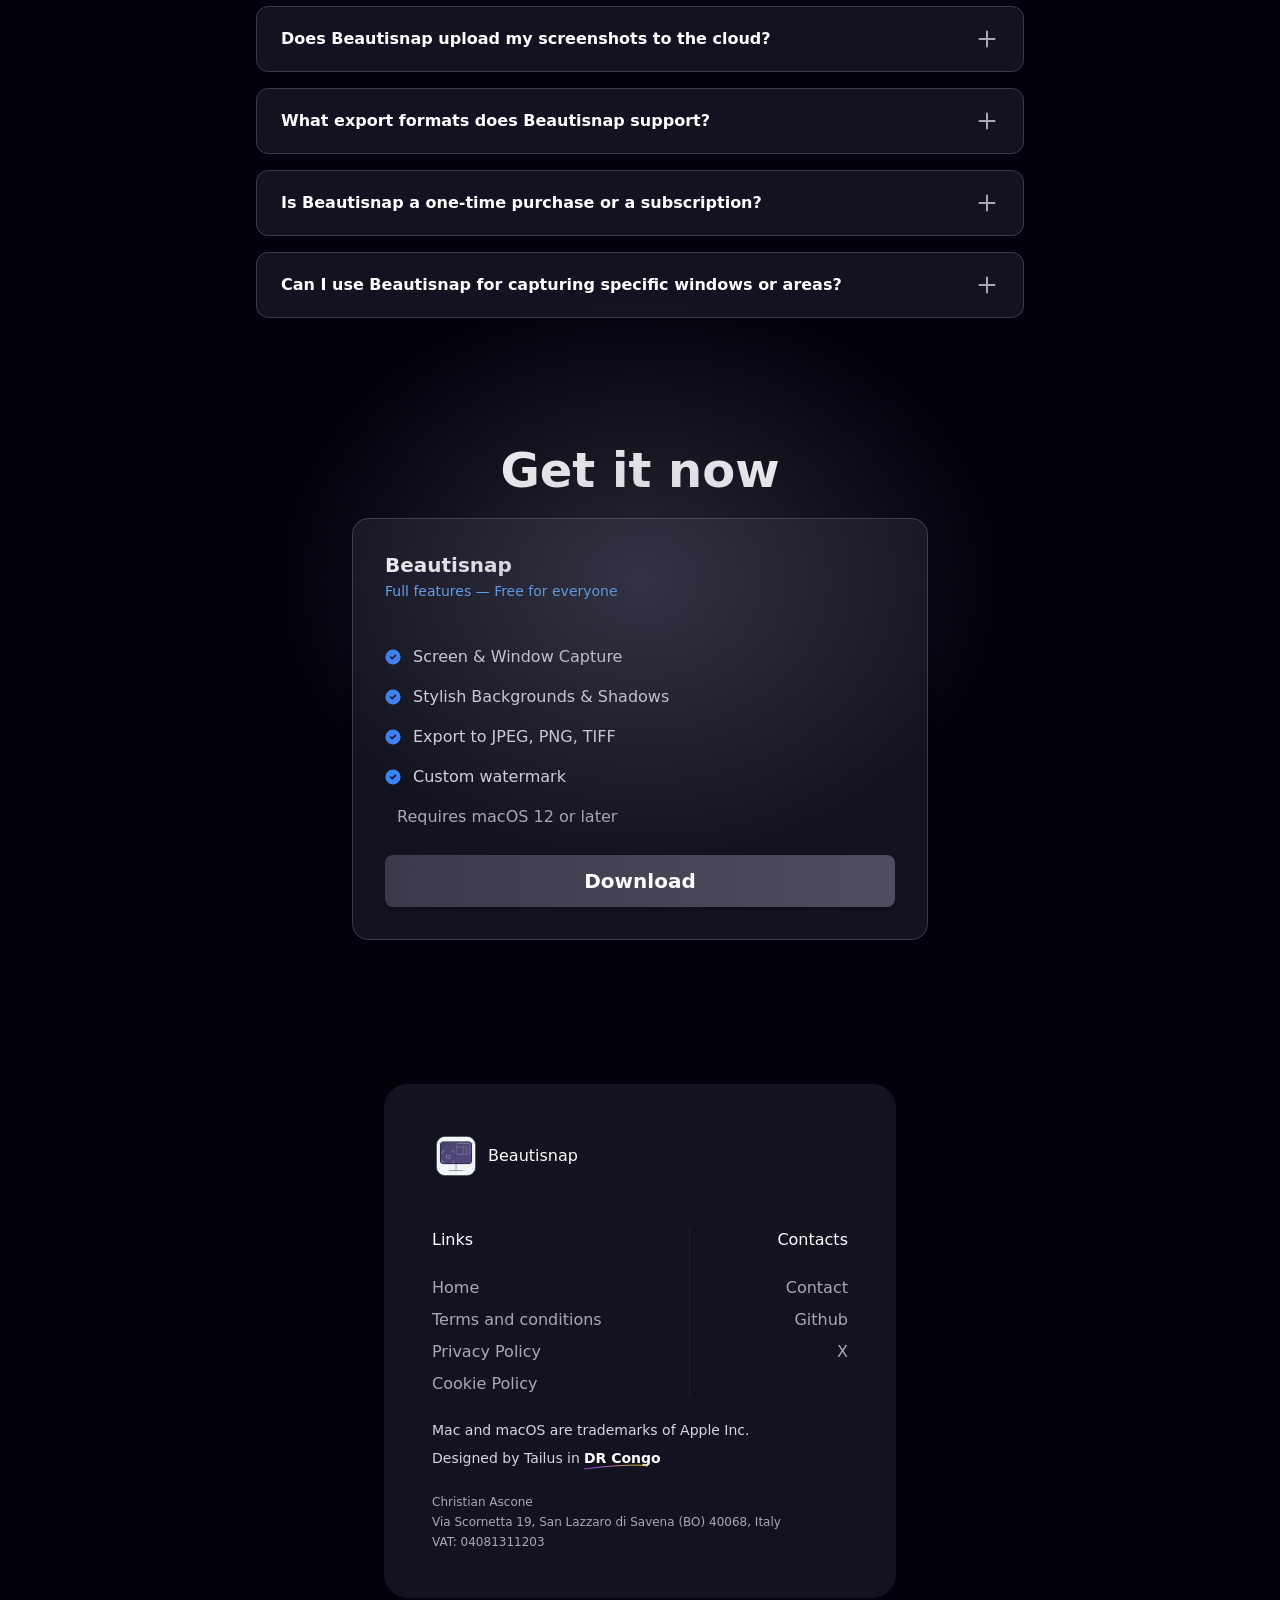
==== commit 7080e724: "Deploy" ====
--- a/index.html
+++ b/index.html
@@ -1,4 +1,4 @@
-<!DOCTYPE html><html lang="en" class="scroll-smooth"> <head><meta charset="UTF-8"><meta name="viewport" content="width=device-width"><link rel="icon" type="image/x-icon" href="/favicon.ico" media="(prefers-color-scheme: light)"><link rel="sitemap" href="/sitemap-index.xml"><meta name="generator" content="Astro v5.16.10"><meta name="color-scheme" content="dark light"><meta name="theme-color" content="#ffffff" media="(prefers-color-scheme: light)"><meta name="theme-color" content="#030712" media="(prefers-color-scheme: dark)"><meta name="google-site-verification" content="rA-V7fonodecuECfBtePij-abLkt1QdWXogrK5ad2nM"><!-- Canonical URL --><link rel="canonical" href="https://beautisnap.github.io/"><!-- Primary Meta Tags --><title>Beautisnap - Beautiful Screenshots for macOS</title><meta name="title" content="Beautisnap - Beautiful Screenshots for macOS"><meta name="description" content="Beautisnap is a native macOS app that transforms screenshots into stunning, presentation-ready images. Add stylish backgrounds, shadows, and watermarks instantly. Free &#38; Pro available."><meta name="keywords" content="macOS screenshot app, screenshot beautifier, beautiful screenshots, screen capture tool, screenshot editor, presentation screenshots, SwiftUI app, ScreenCaptureKit, screenshot background, watermark screenshots, PNG JPEG TIFF export, professional screenshots, Beautisnap"><meta name="author" content="Christian Ascone"><meta name="robots" content="index, follow"><!-- Open Graph / Facebook --><meta property="og:type" content="website"><meta property="og:url" content="https://beautisnap.github.io"><meta property="og:title" content="Beautisnap - Beautiful Screenshots for macOS"><meta property="og:description" content="Beautisnap is a native macOS app that transforms screenshots into stunning, presentation-ready images. Add stylish backgrounds, shadows, and watermarks instantly. Free &#38; Pro available."><meta property="og:image" content="https://beautisnap.github.io/og.webp"><meta property="og:image:alt" content="Beautisnap - Beautiful Screenshots for macOS"><meta property="og:locale" content="en_US"><meta property="og:site_name" content="Beautisnap"><!-- Twitter --><meta property="twitter:card" content="summary_large_image"><meta property="twitter:url" content="https://beautisnap.github.io"><meta property="twitter:title" content="Beautisnap - Beautiful Screenshots for macOS"><meta property="twitter:description" content="Beautisnap is a native macOS app that transforms screenshots into stunning, presentation-ready images. Add stylish backgrounds, shadows, and watermarks instantly. Free &#38; Pro available."><meta property="twitter:image" content="https://beautisnap.github.io/og.webp"><meta property="twitter:image:alt" content="Beautisnap - Beautiful Screenshots for macOS"><meta name="twitter:site" content="@christianascone"><meta name="twitter:creator" content="@christianascone"><!-- <script --><!--   is:inline --><!--   type="text/javascript" --><!--   src="//embeds.iubenda.com/widgets/e7a93c9e-a3e7-4f69-9348-e8fc11f4b0b0.js" --><!-- ></script> --><!-- Disable paddle libraries loading --><!-- <script is:inline src="https://cdn.paddle.com/paddle/v2/paddle.js"></script> --><!-- <script is:inline define:vars={{ paddleClientSideToken }}> --><!--   if (paddleClientSideToken.startsWith("test_")) { --><!--     Paddle.Environment.set("sandbox"); --><!--   } --><!--   Paddle.Initialize({ --><!--     token: paddleClientSideToken, --><!--   }); --><!-- </script> --><script type="application/ld+json">{"@context":"https://schema.org","@graph":[{"@type":"WebSite","@id":"https://beautisnap.app/#website","url":"https://beautisnap.app","name":"Beautisnap","description":"Beautisnap is a native macOS app that transforms screenshots into stunning, presentation-ready images. Add stylish backgrounds, shadows, and watermarks instantly. Free & Pro available.","publisher":{"@id":"https://beautisnap.app/#organization"}},{"@type":"SoftwareApplication","@id":"https://beautisnap.app/#software","name":"Beautisnap","description":"Beautisnap is a native macOS app that transforms screenshots into stunning, presentation-ready images. Add stylish backgrounds, shadows, and watermarks instantly. Free & Pro available.","url":"https://beautisnap.app","applicationCategory":"MultimediaApplication","applicationSubCategory":"Screenshot Tool","operatingSystem":"macOS 12+","offers":[{"@type":"Offer","name":"Beautisnap Free","price":"0","priceCurrency":"USD"},{"@type":"Offer","name":"Beautisnap Pro","price":"4.99","priceCurrency":"EUR"}],"image":"https://beautisnap.github.io/og.webp","screenshot":["https://beautisnap.github.io/screenshot-1.png","https://beautisnap.github.io/screenshot-2.png","https://beautisnap.github.io/screenshot-3.png"],"featureList":["Window and area screen capture","Automatic background styling","Drop shadows and rounded corners","Custom watermark support","Export to PNG, JPEG, TIFF","Native SwiftUI interface","ScreenCaptureKit integration","Privacy-first, no cloud uploads"],"softwareVersion":"1.0","publisher":{"@id":"https://beautisnap.app/#organization"}},{"@type":"Organization","@id":"https://beautisnap.app/#organization","name":"Beautisnap","url":"https://beautisnap.app","logo":{"@type":"ImageObject","url":"https://beautisnap.github.io/logo.webp","width":512,"height":512},"sameAs":["https://github.com/christianascone","https://x.com/christianascone"],"contactPoint":{"@type":"ContactPoint","email":"ascone.christian@gmail.com","contactType":"customer support"}},{"@type":"FAQPage","@id":"https://beautisnap.app/#faq","mainEntity":[{"@type":"Question","name":"What is Beautisnap?","acceptedAnswer":{"@type":"Answer","text":"Beautisnap is a native macOS utility that transforms your screenshots into beautiful, presentation-ready images. It automatically applies stylish backgrounds, shadows, and rounded corners to make your captures look professional instantly."}},{"@type":"Question","name":"What macOS version does Beautisnap require?","acceptedAnswer":{"@type":"Answer","text":"Beautisnap requires macOS 12 (Monterey) or later. It is built with SwiftUI and ScreenCaptureKit APIs for maximum native performance."}},{"@type":"Question","name":"Is Beautisnap free?","acceptedAnswer":{"@type":"Answer","text":"Yes, Beautisnap offers a free version with core features including screen and window capture, basic backgrounds, and JPEG export. The Pro version (€4.99 one-time payment) unlocks watermark removal, custom watermarks, additional export formats (PNG, TIFF), and all future Pro features."}},{"@type":"Question","name":"Does Beautisnap upload my screenshots to the cloud?","acceptedAnswer":{"@type":"Answer","text":"No. Beautisnap is privacy-first and processes everything locally on your device. Your screenshots never leave your Mac — no account required, no cloud storage, no tracking."}},{"@type":"Question","name":"What export formats does Beautisnap support?","acceptedAnswer":{"@type":"Answer","text":"The free version supports JPEG export. With Beautisnap Pro you can also export to PNG and TIFF formats, giving you flexibility for any use case."}},{"@type":"Question","name":"Is Beautisnap a one-time purchase or a subscription?","acceptedAnswer":{"@type":"Answer","text":"Beautisnap Pro is a one-time purchase of €4.99 — no subscriptions, no recurring fees. You also get lifetime updates included."}},{"@type":"Question","name":"Can I use Beautisnap for capturing specific windows or areas?","acceptedAnswer":{"@type":"Answer","text":"Yes! Beautisnap supports screen capture, window capture, and custom area selection. Each capture mode automatically applies professional styling so your images are ready to share immediately."}}]}]}</script><link rel="stylesheet" href="/_astro/cookie-policy.D3oZEkZJ.css">
+<!DOCTYPE html><html lang="en" class="scroll-smooth"> <head><meta charset="UTF-8"><meta name="viewport" content="width=device-width"><link rel="icon" type="image/x-icon" href="/favicon.ico" media="(prefers-color-scheme: light)"><link rel="sitemap" href="/sitemap-index.xml"><meta name="generator" content="Astro v5.16.10"><meta name="color-scheme" content="dark light"><meta name="theme-color" content="#ffffff" media="(prefers-color-scheme: light)"><meta name="theme-color" content="#030712" media="(prefers-color-scheme: dark)"><meta name="google-site-verification" content="rA-V7fonodecuECfBtePij-abLkt1QdWXogrK5ad2nM"><!-- Canonical URL --><link rel="canonical" href="https://beautisnap.github.io/"><!-- Primary Meta Tags --><title>Beautisnap - Beautiful Screenshots for macOS</title><meta name="title" content="Beautisnap - Beautiful Screenshots for macOS"><meta name="description" content="Beautisnap is a native macOS app that transforms screenshots into stunning, presentation-ready images. Add stylish backgrounds and shadows instantly."><meta name="keywords" content="macOS screenshot app, screenshot beautifier, beautiful screenshots, screen capture tool, screenshot editor, presentation screenshots, SwiftUI app, ScreenCaptureKit, screenshot background, PNG JPEG TIFF export, professional screenshots, Beautisnap"><meta name="author" content="Christian Ascone"><meta name="robots" content="index, follow"><!-- Open Graph / Facebook --><meta property="og:type" content="website"><meta property="og:url" content="https://beautisnap.github.io"><meta property="og:title" content="Beautisnap - Beautiful Screenshots for macOS"><meta property="og:description" content="Beautisnap is a native macOS app that transforms screenshots into stunning, presentation-ready images. Add stylish backgrounds and shadows instantly."><meta property="og:image" content="https://beautisnap.github.io/og.webp"><meta property="og:image:alt" content="Beautisnap - Beautiful Screenshots for macOS"><meta property="og:locale" content="en_US"><meta property="og:site_name" content="Beautisnap"><!-- Twitter --><meta property="twitter:card" content="summary_large_image"><meta property="twitter:url" content="https://beautisnap.github.io"><meta property="twitter:title" content="Beautisnap - Beautiful Screenshots for macOS"><meta property="twitter:description" content="Beautisnap is a native macOS app that transforms screenshots into stunning, presentation-ready images. Add stylish backgrounds and shadows instantly."><meta property="twitter:image" content="https://beautisnap.github.io/og.webp"><meta property="twitter:image:alt" content="Beautisnap - Beautiful Screenshots for macOS"><meta name="twitter:site" content="@christianascone"><meta name="twitter:creator" content="@christianascone"><!-- <script --><!--   is:inline --><!--   type="text/javascript" --><!--   src="//embeds.iubenda.com/widgets/e7a93c9e-a3e7-4f69-9348-e8fc11f4b0b0.js" --><!-- ></script> --><!-- Disable paddle libraries loading --><!-- <script is:inline src="https://cdn.paddle.com/paddle/v2/paddle.js"></script> --><!-- <script is:inline define:vars={{ paddleClientSideToken }}> --><!--   if (paddleClientSideToken.startsWith("test_")) { --><!--     Paddle.Environment.set("sandbox"); --><!--   } --><!--   Paddle.Initialize({ --><!--     token: paddleClientSideToken, --><!--   }); --><!-- </script> --><script type="application/ld+json">{"@context":"https://schema.org","@graph":[{"@type":"WebSite","@id":"https://beautisnap.app/#website","url":"https://beautisnap.app","name":"Beautisnap","description":"Beautisnap is a native macOS app that transforms screenshots into stunning, presentation-ready images. Add stylish backgrounds and shadows instantly.","publisher":{"@id":"https://beautisnap.app/#organization"}},{"@type":"SoftwareApplication","@id":"https://beautisnap.app/#software","name":"Beautisnap","description":"Beautisnap is a native macOS app that transforms screenshots into stunning, presentation-ready images. Add stylish backgrounds and shadows instantly.","url":"https://beautisnap.app","applicationCategory":"MultimediaApplication","applicationSubCategory":"Screenshot Tool","operatingSystem":"macOS 12+","offers":[{"@type":"Offer","name":"Beautisnap","price":"0","priceCurrency":"USD"}],"image":"https://beautisnap.github.io/og.webp","screenshot":["https://beautisnap.github.io/screenshot-1.png","https://beautisnap.github.io/screenshot-2.png","https://beautisnap.github.io/screenshot-3.png"],"featureList":["Window and area screen capture","Automatic background styling","Drop shadows and rounded corners","Custom watermark support","Export to PNG, JPEG, TIFF","Native SwiftUI interface","ScreenCaptureKit integration","Privacy-first, no cloud uploads"],"softwareVersion":"1.0","publisher":{"@id":"https://beautisnap.app/#organization"}},{"@type":"Organization","@id":"https://beautisnap.app/#organization","name":"Beautisnap","url":"https://beautisnap.app","logo":{"@type":"ImageObject","url":"https://beautisnap.github.io/logo.webp","width":512,"height":512},"sameAs":["https://github.com/christianascone","https://x.com/christianascone"],"contactPoint":{"@type":"ContactPoint","email":"ascone.christian@gmail.com","contactType":"customer support"}},{"@type":"FAQPage","@id":"https://beautisnap.app/#faq","mainEntity":[{"@type":"Question","name":"What is Beautisnap?","acceptedAnswer":{"@type":"Answer","text":"Beautisnap is a native macOS utility that transforms your screenshots into beautiful, presentation-ready images. It automatically applies stylish backgrounds, shadows, and rounded corners to make your captures look professional instantly."}},{"@type":"Question","name":"What macOS version does Beautisnap require?","acceptedAnswer":{"@type":"Answer","text":"Beautisnap requires macOS 12 (Monterey) or later. It is built with SwiftUI and ScreenCaptureKit APIs for maximum native performance."}},{"@type":"Question","name":"Is Beautisnap free?","acceptedAnswer":{"@type":"Answer","text":"Yes. Beautisnap is free for everyone and includes the full set of features such as screen and window capture, stylish backgrounds, and multiple export formats."}},{"@type":"Question","name":"Does Beautisnap upload my screenshots to the cloud?","acceptedAnswer":{"@type":"Answer","text":"No. Beautisnap is privacy-first and processes everything locally on your device. Your screenshots never leave your Mac — no account required, no cloud storage, no tracking."}},{"@type":"Question","name":"What export formats does Beautisnap support?","acceptedAnswer":{"@type":"Answer","text":"Beautisnap supports JPEG, PNG, and TIFF exports."}},{"@type":"Question","name":"Is Beautisnap a one-time purchase or a subscription?","acceptedAnswer":{"@type":"Answer","text":"Beautisnap is free for everyone — there is no purchase or subscription required."}},{"@type":"Question","name":"Can I use Beautisnap for capturing specific windows or areas?","acceptedAnswer":{"@type":"Answer","text":"Yes! Beautisnap supports screen capture, window capture, and custom area selection. Each capture mode automatically applies professional styling so your images are ready to share immediately."}}]}]}</script><link rel="stylesheet" href="/_astro/cookie-policy.DeaM7aWS.css">
 <style>.slider-dot[data-astro-cid-x2lc2h5w]{cursor:pointer}#slider-track[data-astro-cid-x2lc2h5w]{will-change:transform}@media (prefers-reduced-motion: reduce){#slider-track[data-astro-cid-x2lc2h5w]{transition:none}}
 </style></head> <body class="overflow-x-hidden bg-white dark:bg-gray-950"> <!-- Skip to main content link for keyboard navigation (WCAG 2.4.1) --> <a href="#main-content" class="sr-only focus:not-sr-only focus:absolute focus:top-4 focus:left-4 focus:z-[100] focus:px-4 focus:py-2 focus:bg-primary-600 focus:text-white focus:rounded-md focus:outline-none focus:ring-2 focus:ring-primary-500 focus:ring-offset-2">
 Skip to main content
@@ -32,12 +32,12 @@
 </p> </div> </div> </div> <!-- Feature 3: Modern Tech --> <div class="p-px rounded-[--card-border-radius] bg-gradient-to-b to-50% from-[--ui-light-border-color] to-[--card-light-bg] dark:from-[--ui-dark-border-color] dark:to-[--card-dark-bg]"> <div class="p-[calc(var(--card-padding)-1px)] rounded-[calc(var(--card-border-radius)-1px)] bg-[--card-light-bg] dark:bg-[--card-dark-bg] flex flex-col justify-between h-full"> <div class="space-y-4"> <svg xmlns="http://www.w3.org/2000/svg" width="24" height="24" viewBox="0 0 24 24" fill="none" stroke="currentColor" stroke-width="2" stroke-linecap="round" stroke-linejoin="round" class="lucide lucide-cpu size-8 text-gray-500"><rect width="16" height="16" x="4" y="4" rx="2"></rect><rect width="6" height="6" x="9" y="9" rx="1"></rect><path d="M15 2v2"></path><path d="M15 20v2"></path><path d="M2 15h2"></path><path d="M2 9h2"></path><path d="M20 15h2"></path><path d="M20 9h2"></path><path d="M9 2v2"></path><path d="M9 20v2"></path></svg> <h3 class="text-xl font-semibold text-gray-900 dark:text-white">Native Performance</h3> <p class="text-gray-600 dark:text-gray-400">
 Built with SwiftUI and ScreenCaptureKit for maximum performance and minimal impact on your system resources.
 </p> </div> </div> </div> <!-- Feature 4: Watermarking --> <div class="p-px rounded-[--card-border-radius] bg-gradient-to-b to-50% from-[--ui-light-border-color] to-[--card-light-bg] dark:from-[--ui-dark-border-color] dark:to-[--card-dark-bg]"> <div class="p-[calc(var(--card-padding)-1px)] rounded-[calc(var(--card-border-radius)-1px)] bg-[--card-light-bg] dark:bg-[--card-dark-bg] flex flex-col justify-between h-full"> <div class="space-y-4"> <svg xmlns="http://www.w3.org/2000/svg" width="24" height="24" viewBox="0 0 24 24" fill="none" stroke="currentColor" stroke-width="2" stroke-linecap="round" stroke-linejoin="round" class="lucide lucide-stamp size-8 text-gray-500"><path d="M5 22h14"></path><path d="M19.27 13.73A2.665 2.665 0 0 0 22 10.5V5.5C22 3.5 20.5 2 18.5 2h-13C3.5 2 2 3.5 2 5.5v5c0 1.93.97 3.65 2.73 3.23"></path><path d="M10.27 13.73A2.665 2.665 0 0 1 13 10.5v-5"></path></svg> <h3 class="text-xl font-semibold text-gray-900 dark:text-white">Brand It</h3> <p class="text-gray-600 dark:text-gray-400">
-Add your own watermark to protect your images or promote your brand. Customize opacity and position easily. (Pro feature)
+Add your own watermark to protect your images or promote your brand. Customize opacity and position easily.
 </p> </div> </div> </div> <!-- Feature 5: Quick Export --> <div class="p-px rounded-[--card-border-radius] bg-gradient-to-b to-50% from-[--ui-light-border-color] to-[--card-light-bg] dark:from-[--ui-dark-border-color] dark:to-[--card-dark-bg]"> <div class="p-[calc(var(--card-padding)-1px)] rounded-[calc(var(--card-border-radius)-1px)] bg-[--card-light-bg] dark:bg-[--card-dark-bg] flex flex-col justify-between h-full"> <div class="space-y-4"> <svg xmlns="http://www.w3.org/2000/svg" width="24" height="24" viewBox="0 0 24 24" fill="none" stroke="currentColor" stroke-width="2" stroke-linecap="round" stroke-linejoin="round" class="lucide lucide-share size-8 text-gray-500"><path d="M4 12v8a2 2 0 0 0 2 2h12a2 2 0 0 0 2-2v-8"></path><polyline points="16 6 12 2 8 6"></polyline><line x1="12" x2="12" y1="2" y2="15"></line></svg> <h3 class="text-xl font-semibold text-gray-900 dark:text-white">Quick Export</h3> <p class="text-gray-600 dark:text-gray-400">
 Copy to clipboard or save to your desktop with a single click.
 </p> </div> </div> </div> <!-- Feature 6: Privacy First --> <div class="p-px rounded-[--card-border-radius] bg-gradient-to-b to-50% from-[--ui-light-border-color] to-[--card-light-bg] dark:from-[--ui-dark-border-color] dark:to-[--card-dark-bg]"> <div class="p-[calc(var(--card-padding)-1px)] rounded-[calc(var(--card-border-radius)-1px)] bg-[--card-light-bg] dark:bg-[--card-dark-bg] flex flex-col justify-between h-full"> <div class="space-y-4"> <svg xmlns="http://www.w3.org/2000/svg" width="24" height="24" viewBox="0 0 24 24" fill="none" stroke="currentColor" stroke-width="2" stroke-linecap="round" stroke-linejoin="round" class="lucide lucide-shield-check size-8 text-gray-500"><path d="M20 13c0 5-3.5 7.5-7.66 8.95a1 1 0 0 1-.67-.01C7.5 20.5 4 18 4 13V6a1 1 0 0 1 1-1c2 0 4.5-1.2 6.24-2.72a1.17 1.17 0 0 1 1.52 0C14.51 3.81 17 5 19 5a1 1 0 0 1 1 1z"></path><path d="m9 12 2 2 4-4"></path></svg> <h3 class="text-xl font-semibold text-gray-900 dark:text-white">Privacy First</h3> <p class="text-gray-600 dark:text-gray-400">
 Everything happens on your device. No cloud uploads, no tracking. Your screenshots stay yours.
-</p> </div> </div> </div> </div>  </div> </section> <section class="scroll-mt-24" id="features" data-astro-cid-x2lc2h5w> <div class="max-w-6xl mx-auto px-6 md:px-12 xl:px-6">  <div class="p-[--card-padding] rounded-[--card-border-radius] bg-gray-100 dark:bg-[--card-dark-bg]" data-astro-cid-x2lc2h5w> <div class="w-full" data-astro-cid-x2lc2h5w> <!-- Slider Container --> <div class="relative overflow-hidden rounded" id="slider-container" data-astro-cid-x2lc2h5w> <div class="flex transition-transform duration-500 ease-in-out" id="slider-track" data-astro-cid-x2lc2h5w> <div class="min-w-full flex-shrink-0 flex items-center justify-center" data-slide="0" data-astro-cid-x2lc2h5w> <img src="/screenshot-1.png" alt="Beautisnap macOS app showing a styled screenshot with custom background and shadow effects" loading="eager" width="2000" height="800" class="w-full h-auto object-contain rounded max-h-[70vh] cursor-zoom-in hover:opacity-90 transition-opacity" data-zoom-src="/screenshot-1.png" data-astro-cid-x2lc2h5w> </div><div class="min-w-full flex-shrink-0 flex items-center justify-center" data-slide="1" data-astro-cid-x2lc2h5w> <img src="/screenshot-2.png" alt="Beautisnap interface demonstrating area capture and instant polish features for presentation-ready screenshots" loading="lazy" width="2000" height="800" class="w-full h-auto object-contain rounded max-h-[70vh] cursor-zoom-in hover:opacity-90 transition-opacity" data-zoom-src="/screenshot-2.png" data-astro-cid-x2lc2h5w> </div><div class="min-w-full flex-shrink-0 flex items-center justify-center" data-slide="2" data-astro-cid-x2lc2h5w> <img src="/screenshot-3.png" alt="Beautisnap screenshot editor with watermarking and export options on macOS" loading="lazy" width="2000" height="800" class="w-full h-auto object-contain rounded max-h-[70vh] cursor-zoom-in hover:opacity-90 transition-opacity" data-zoom-src="/screenshot-3.png" data-astro-cid-x2lc2h5w> </div> </div> <!-- Navigation Arrows --> <button id="prev-btn" class="absolute left-4 top-1/2 -translate-y-1/2 bg-white/80 dark:bg-gray-800/80 hover:bg-white dark:hover:bg-gray-800 p-3 rounded-full shadow-lg transition-all duration-200 hover:scale-110 z-10" aria-label="Previous slide" data-astro-cid-x2lc2h5w> <svg xmlns="http://www.w3.org/2000/svg" class="w-6 h-6 text-gray-900 dark:text-white" fill="none" viewBox="0 0 24 24" stroke="currentColor" data-astro-cid-x2lc2h5w> <path stroke-linecap="round" stroke-linejoin="round" stroke-width="2" d="M15 19l-7-7 7-7" data-astro-cid-x2lc2h5w></path> </svg> </button> <button id="next-btn" class="absolute right-4 top-1/2 -translate-y-1/2 bg-white/80 dark:bg-gray-800/80 hover:bg-white dark:hover:bg-gray-800 p-3 rounded-full shadow-lg transition-all duration-200 hover:scale-110 z-10" aria-label="Next slide" data-astro-cid-x2lc2h5w> <svg xmlns="http://www.w3.org/2000/svg" class="w-6 h-6 text-gray-900 dark:text-white" fill="none" viewBox="0 0 24 24" stroke="currentColor" data-astro-cid-x2lc2h5w> <path stroke-linecap="round" stroke-linejoin="round" stroke-width="2" d="M9 5l7 7-7 7" data-astro-cid-x2lc2h5w></path> </svg> </button> <!-- Dots Indicator --> <div class="absolute bottom-4 left-1/2 -translate-x-1/2 flex gap-2 z-10" data-astro-cid-x2lc2h5w> <button class="slider-dot w-3 h-3 rounded-full bg-white/50 dark:bg-gray-300/50 transition-all duration-200 hover:scale-110" data-slide="0" aria-label="Go to slide 1" data-astro-cid-x2lc2h5w></button><button class="slider-dot w-3 h-3 rounded-full bg-white/50 dark:bg-gray-300/50 transition-all duration-200 hover:scale-110" data-slide="1" aria-label="Go to slide 2" data-astro-cid-x2lc2h5w></button><button class="slider-dot w-3 h-3 rounded-full bg-white/50 dark:bg-gray-300/50 transition-all duration-200 hover:scale-110" data-slide="2" aria-label="Go to slide 3" data-astro-cid-x2lc2h5w></button> </div> </div> </div> </div>  <div id="zoom-modal" class="fixed inset-0 bg-black/90 z-50 hidden items-center justify-center p-4 cursor-zoom-out" role="dialog" aria-modal="true" aria-label="Zoomed screenshot view" data-astro-cid-x2lc2h5w> <button id="close-zoom" class="absolute top-4 right-4 bg-white/10 hover:bg-white/20 text-white p-2 rounded-full transition-all duration-200 hover:scale-110 z-10" aria-label="Close zoomed view" data-astro-cid-x2lc2h5w> <svg xmlns="http://www.w3.org/2000/svg" class="w-6 h-6" fill="none" viewBox="0 0 24 24" stroke="currentColor" data-astro-cid-x2lc2h5w> <path stroke-linecap="round" stroke-linejoin="round" stroke-width="2" d="M6 18L18 6M6 6l12 12" data-astro-cid-x2lc2h5w></path> </svg> </button> <img id="zoom-image" src="" alt="" class="max-w-full max-h-full object-contain" data-astro-cid-x2lc2h5w> </div> <div class="mt-12 grid sm:grid-cols-2 gap-4 sm:gap-12 max-w-3xl w-full mx-auto" data-astro-cid-x2lc2h5w> <div data-astro-cid-x2lc2h5w> <h2 class="text-gray-950 dark:text-white text-2xl font-semibold" data-astro-cid-x2lc2h5w>
+</p> </div> </div> </div> </div>  </div> </section> <section class="scroll-mt-24" id="features" data-astro-cid-x2lc2h5w> <div class="max-w-6xl mx-auto px-6 md:px-12 xl:px-6">  <div class="p-[--card-padding] rounded-[--card-border-radius] bg-gray-100 dark:bg-[--card-dark-bg]" data-astro-cid-x2lc2h5w> <div class="w-full" data-astro-cid-x2lc2h5w> <!-- Slider Container --> <div class="relative overflow-hidden rounded" id="slider-container" data-astro-cid-x2lc2h5w> <div class="flex transition-transform duration-500 ease-in-out" id="slider-track" data-astro-cid-x2lc2h5w> <div class="min-w-full flex-shrink-0 flex items-center justify-center" data-slide="0" data-astro-cid-x2lc2h5w> <img src="/screenshot-1.png" alt="Beautisnap macOS app showing a styled screenshot with custom background and shadow effects" loading="eager" width="2000" height="800" class="w-full h-auto object-contain rounded max-h-[70vh] cursor-zoom-in hover:opacity-90 transition-opacity" data-zoom-src="/screenshot-1.png" data-astro-cid-x2lc2h5w> </div><div class="min-w-full flex-shrink-0 flex items-center justify-center" data-slide="1" data-astro-cid-x2lc2h5w> <img src="/screenshot-2.png" alt="Beautisnap interface demonstrating area capture and instant polish features for presentation-ready screenshots" loading="lazy" width="2000" height="800" class="w-full h-auto object-contain rounded max-h-[70vh] cursor-zoom-in hover:opacity-90 transition-opacity" data-zoom-src="/screenshot-2.png" data-astro-cid-x2lc2h5w> </div><div class="min-w-full flex-shrink-0 flex items-center justify-center" data-slide="2" data-astro-cid-x2lc2h5w> <img src="/screenshot-3.png" alt="Beautisnap screenshot editor with export options on macOS" loading="lazy" width="2000" height="800" class="w-full h-auto object-contain rounded max-h-[70vh] cursor-zoom-in hover:opacity-90 transition-opacity" data-zoom-src="/screenshot-3.png" data-astro-cid-x2lc2h5w> </div> </div> <!-- Navigation Arrows --> <button id="prev-btn" class="absolute left-4 top-1/2 -translate-y-1/2 bg-white/80 dark:bg-gray-800/80 hover:bg-white dark:hover:bg-gray-800 p-3 rounded-full shadow-lg transition-all duration-200 hover:scale-110 z-10" aria-label="Previous slide" data-astro-cid-x2lc2h5w> <svg xmlns="http://www.w3.org/2000/svg" class="w-6 h-6 text-gray-900 dark:text-white" fill="none" viewBox="0 0 24 24" stroke="currentColor" data-astro-cid-x2lc2h5w> <path stroke-linecap="round" stroke-linejoin="round" stroke-width="2" d="M15 19l-7-7 7-7" data-astro-cid-x2lc2h5w></path> </svg> </button> <button id="next-btn" class="absolute right-4 top-1/2 -translate-y-1/2 bg-white/80 dark:bg-gray-800/80 hover:bg-white dark:hover:bg-gray-800 p-3 rounded-full shadow-lg transition-all duration-200 hover:scale-110 z-10" aria-label="Next slide" data-astro-cid-x2lc2h5w> <svg xmlns="http://www.w3.org/2000/svg" class="w-6 h-6 text-gray-900 dark:text-white" fill="none" viewBox="0 0 24 24" stroke="currentColor" data-astro-cid-x2lc2h5w> <path stroke-linecap="round" stroke-linejoin="round" stroke-width="2" d="M9 5l7 7-7 7" data-astro-cid-x2lc2h5w></path> </svg> </button> <!-- Dots Indicator --> <div class="absolute bottom-4 left-1/2 -translate-x-1/2 flex gap-2 z-10" data-astro-cid-x2lc2h5w> <button class="slider-dot w-3 h-3 rounded-full bg-white/50 dark:bg-gray-300/50 transition-all duration-200 hover:scale-110" data-slide="0" aria-label="Go to slide 1" data-astro-cid-x2lc2h5w></button><button class="slider-dot w-3 h-3 rounded-full bg-white/50 dark:bg-gray-300/50 transition-all duration-200 hover:scale-110" data-slide="1" aria-label="Go to slide 2" data-astro-cid-x2lc2h5w></button><button class="slider-dot w-3 h-3 rounded-full bg-white/50 dark:bg-gray-300/50 transition-all duration-200 hover:scale-110" data-slide="2" aria-label="Go to slide 3" data-astro-cid-x2lc2h5w></button> </div> </div> </div> </div>  <div id="zoom-modal" class="fixed inset-0 bg-black/90 z-50 hidden items-center justify-center p-4 cursor-zoom-out" role="dialog" aria-modal="true" aria-label="Zoomed screenshot view" data-astro-cid-x2lc2h5w> <button id="close-zoom" class="absolute top-4 right-4 bg-white/10 hover:bg-white/20 text-white p-2 rounded-full transition-all duration-200 hover:scale-110 z-10" aria-label="Close zoomed view" data-astro-cid-x2lc2h5w> <svg xmlns="http://www.w3.org/2000/svg" class="w-6 h-6" fill="none" viewBox="0 0 24 24" stroke="currentColor" data-astro-cid-x2lc2h5w> <path stroke-linecap="round" stroke-linejoin="round" stroke-width="2" d="M6 18L18 6M6 6l12 12" data-astro-cid-x2lc2h5w></path> </svg> </button> <img id="zoom-image" src="" alt="" class="max-w-full max-h-full object-contain" data-astro-cid-x2lc2h5w> </div> <div class="mt-12 grid sm:grid-cols-2 gap-4 sm:gap-12 max-w-3xl w-full mx-auto" data-astro-cid-x2lc2h5w> <div data-astro-cid-x2lc2h5w> <h2 class="text-gray-950 dark:text-white text-2xl font-semibold" data-astro-cid-x2lc2h5w>
 Create stunning code snippets and screenshots to showcase your work professionally.
 </h2> </div> <div class="space-y-3" data-astro-cid-x2lc2h5w> <p class="text-gray-600 dark:text-gray-400" data-astro-cid-x2lc2h5w>
 Beautisnap is a <span class="text-gray-950 dark:text-white font-medium" data-astro-cid-x2lc2h5w>modern</span> macOS app that transforms your code and screenshots into beautiful images.
@@ -47,26 +47,17 @@
 Customize backgrounds, shadows, and spacing to match your unique style effortlessly.
 </p> <p class="text-gray-600 dark:text-gray-400" data-astro-cid-x2lc2h5w>
 Unlike complex design tools, Beautisnap provides an intuitive workflow to make your captures look their best instantly.
-</p> </div> </div>  </div> </section> <script type="module">let o=0;const i=3;let l=null;const v=document.getElementById("slider-track"),p=document.getElementById("prev-btn"),b=document.getElementById("next-btn"),E=document.querySelectorAll(".slider-dot"),L=document.getElementById("slider-container"),t=document.getElementById("zoom-modal"),c=document.getElementById("zoom-image"),I=document.getElementById("close-zoom"),h=document.querySelectorAll("#slider-track img[data-zoom-src]");function d(){v&&(v.style.transform=`translateX(-${o*100}%)`),E.forEach((e,n)=>{n===o?(e.classList.add("bg-white","dark:bg-gray-300","scale-125"),e.classList.remove("bg-white/50","dark:bg-gray-300/50")):(e.classList.remove("bg-white","dark:bg-gray-300","scale-125"),e.classList.add("bg-white/50","dark:bg-gray-300/50"))})}function r(){o=(o+1)%i,d()}function k(){o=(o-1+i)%i,d()}function w(e){o=e,d(),s()}function a(){l=window.setInterval(r,5e3)}function m(){l!==null&&(clearInterval(l),l=null)}function s(){m(),a()}function A(e,n){t&&c&&(c.src=e,c.alt=n,t.classList.remove("hidden"),t.classList.add("flex"),document.body.style.overflow="hidden",m())}function u(){t&&(t.classList.add("hidden"),t.classList.remove("flex"),document.body.style.overflow="",a())}p?.addEventListener("click",()=>{k(),s()});b?.addEventListener("click",()=>{r(),s()});E.forEach((e,n)=>{e.addEventListener("click",()=>w(n))});h.forEach(e=>{e.addEventListener("click",n=>{const g=n.target,f=g.getAttribute("data-zoom-src"),y=g.getAttribute("alt");f&&y&&A(f,y)})});I?.addEventListener("click",e=>{e.stopPropagation(),u()});t?.addEventListener("click",u);c?.addEventListener("click",e=>{e.stopPropagation()});L?.addEventListener("mouseenter",m);L?.addEventListener("mouseleave",a);document.addEventListener("keydown",e=>{if(t?.classList.contains("flex")){e.key==="Escape"&&u();return}e.key==="ArrowLeft"?(k(),s()):e.key==="ArrowRight"&&(r(),s())});d();a();</script>  <!-- <Roadmap /> --> <!-- <SpeedSection /> --> <!-- <Stats /> --> <!-- <Testimonials/> --> <section class="scroll-mt-24" id="faq"> <div class="max-w-6xl mx-auto px-6 md:px-12 xl:px-6">  <div class="max-w-3xl mx-auto"> <div class="text-center mb-12"> <h2 class="text-4xl font-bold text-gray-800 dark:text-white md:text-5xl">
+</p> </div> </div>  </div> </section> <script type="module">let o=0;const f=3;let c=null;const i=document.getElementById("slider-track"),I=document.getElementById("prev-btn"),z=document.getElementById("next-btn"),w=document.querySelectorAll(".slider-dot"),m=document.getElementById("slider-container"),t=document.getElementById("zoom-modal"),a=document.getElementById("zoom-image"),x=document.getElementById("close-zoom"),A=document.querySelectorAll("#slider-track img[data-zoom-src]"),p=i?Array.from(i.children):[];let l=0;function k(){!m||!i||(l=m.clientWidth,p.forEach(e=>{e.style.minWidth=`${l}px`,e.style.width=`${l}px`}),i.style.width=`${l*p.length}px`)}function d(){i&&(i.style.transform=`translateX(-${o*l}px)`),w.forEach((e,n)=>{n===o?(e.classList.add("bg-white","dark:bg-gray-300","scale-125"),e.classList.remove("bg-white/50","dark:bg-gray-300/50")):(e.classList.remove("bg-white","dark:bg-gray-300","scale-125"),e.classList.add("bg-white/50","dark:bg-gray-300/50"))})}function g(){o=(o+1)%f,d()}function b(){o=(o-1+f)%f,d()}function S(e){o=e,d(),s()}function u(){c=window.setInterval(g,5e3)}function y(){c!==null&&(clearInterval(c),c=null)}function s(){y(),u()}function B(e,n){t&&a&&(a.src=e,a.alt=n,t.classList.remove("hidden"),t.classList.add("flex"),document.body.style.overflow="hidden",y())}function v(){t&&(t.classList.add("hidden"),t.classList.remove("flex"),document.body.style.overflow="",u())}I?.addEventListener("click",()=>{b(),s()});z?.addEventListener("click",()=>{g(),s()});w.forEach((e,n)=>{e.addEventListener("click",()=>S(n))});A.forEach(e=>{e.addEventListener("click",n=>{const E=n.target,L=E.getAttribute("data-zoom-src"),h=E.getAttribute("alt");L&&h&&B(L,h)})});x?.addEventListener("click",e=>{e.stopPropagation(),v()});t?.addEventListener("click",v);a?.addEventListener("click",e=>{e.stopPropagation()});m?.addEventListener("mouseenter",y);m?.addEventListener("mouseleave",u);document.addEventListener("keydown",e=>{if(t?.classList.contains("flex")){e.key==="Escape"&&v();return}e.key==="ArrowLeft"?(b(),s()):e.key==="ArrowRight"&&(g(),s())});k();d();u();let r=null;window.addEventListener("resize",()=>{r&&window.clearTimeout(r),r=window.setTimeout(()=>{k(),d(),r=null},120)});</script>  <!-- <Roadmap /> --> <!-- <SpeedSection /> --> <!-- <Stats /> --> <!-- <Testimonials/> --> <section class="scroll-mt-24" id="faq"> <div class="max-w-6xl mx-auto px-6 md:px-12 xl:px-6">  <div class="max-w-3xl mx-auto"> <div class="text-center mb-12"> <h2 class="text-4xl font-bold text-gray-800 dark:text-white md:text-5xl">
 Frequently Asked Questions
 </h2> <p class="mt-4 text-gray-600 dark:text-gray-400">
 Everything you need to know about Beautisnap.
-</p> </div> <dl class="space-y-4"> <div class="border border-gray-200 dark:border-gray-700 rounded-xl overflow-hidden bg-gray-50 dark:bg-gray-900"> <dt> <button type="button" class="faq-toggle w-full flex items-center justify-between px-6 py-5 text-left gap-4" aria-expanded="false" aria-controls="faq-answer-0" id="faq-question-0"> <span class="text-base font-semibold text-gray-800 dark:text-white"> What is Beautisnap? </span> <span class="faq-icon flex-shrink-0 w-6 h-6 text-gray-500 dark:text-gray-400 transition-transform duration-200" aria-hidden="true"> <svg xmlns="http://www.w3.org/2000/svg" fill="none" viewBox="0 0 24 24" stroke-width="2" stroke="currentColor"> <path stroke-linecap="round" stroke-linejoin="round" d="M12 4.5v15m7.5-7.5h-15"></path> </svg> </span> </button> </dt> <dd id="faq-answer-0" role="region" aria-labelledby="faq-question-0" class="faq-answer hidden px-6 pb-5"> <p class="text-gray-600 dark:text-gray-400 leading-relaxed"> Beautisnap is a native macOS utility that transforms your screenshots into beautiful, presentation-ready images. It automatically applies stylish backgrounds, shadows, and rounded corners to make your captures look professional instantly. </p> </dd> </div><div class="border border-gray-200 dark:border-gray-700 rounded-xl overflow-hidden bg-gray-50 dark:bg-gray-900"> <dt> <button type="button" class="faq-toggle w-full flex items-center justify-between px-6 py-5 text-left gap-4" aria-expanded="false" aria-controls="faq-answer-1" id="faq-question-1"> <span class="text-base font-semibold text-gray-800 dark:text-white"> What macOS version does Beautisnap require? </span> <span class="faq-icon flex-shrink-0 w-6 h-6 text-gray-500 dark:text-gray-400 transition-transform duration-200" aria-hidden="true"> <svg xmlns="http://www.w3.org/2000/svg" fill="none" viewBox="0 0 24 24" stroke-width="2" stroke="currentColor"> <path stroke-linecap="round" stroke-linejoin="round" d="M12 4.5v15m7.5-7.5h-15"></path> </svg> </span> </button> </dt> <dd id="faq-answer-1" role="region" aria-labelledby="faq-question-1" class="faq-answer hidden px-6 pb-5"> <p class="text-gray-600 dark:text-gray-400 leading-relaxed"> Beautisnap requires macOS 12 (Monterey) or later. It is built with SwiftUI and ScreenCaptureKit APIs for maximum native performance. </p> </dd> </div><div class="border border-gray-200 dark:border-gray-700 rounded-xl overflow-hidden bg-gray-50 dark:bg-gray-900"> <dt> <button type="button" class="faq-toggle w-full flex items-center justify-between px-6 py-5 text-left gap-4" aria-expanded="false" aria-controls="faq-answer-2" id="faq-question-2"> <span class="text-base font-semibold text-gray-800 dark:text-white"> Is Beautisnap free? </span> <span class="faq-icon flex-shrink-0 w-6 h-6 text-gray-500 dark:text-gray-400 transition-transform duration-200" aria-hidden="true"> <svg xmlns="http://www.w3.org/2000/svg" fill="none" viewBox="0 0 24 24" stroke-width="2" stroke="currentColor"> <path stroke-linecap="round" stroke-linejoin="round" d="M12 4.5v15m7.5-7.5h-15"></path> </svg> </span> </button> </dt> <dd id="faq-answer-2" role="region" aria-labelledby="faq-question-2" class="faq-answer hidden px-6 pb-5"> <p class="text-gray-600 dark:text-gray-400 leading-relaxed"> Yes, Beautisnap offers a free version with core features including screen and window capture, basic backgrounds, and JPEG export. The Pro version (€4.99 one-time payment) unlocks watermark removal, custom watermarks, additional export formats (PNG, TIFF), and all future Pro features. </p> </dd> </div><div class="border border-gray-200 dark:border-gray-700 rounded-xl overflow-hidden bg-gray-50 dark:bg-gray-900"> <dt> <button type="button" class="faq-toggle w-full flex items-center justify-between px-6 py-5 text-left gap-4" aria-expanded="false" aria-controls="faq-answer-3" id="faq-question-3"> <span class="text-base font-semibold text-gray-800 dark:text-white"> Does Beautisnap upload my screenshots to the cloud? </span> <span class="faq-icon flex-shrink-0 w-6 h-6 text-gray-500 dark:text-gray-400 transition-transform duration-200" aria-hidden="true"> <svg xmlns="http://www.w3.org/2000/svg" fill="none" viewBox="0 0 24 24" stroke-width="2" stroke="currentColor"> <path stroke-linecap="round" stroke-linejoin="round" d="M12 4.5v15m7.5-7.5h-15"></path> </svg> </span> </button> </dt> <dd id="faq-answer-3" role="region" aria-labelledby="faq-question-3" class="faq-answer hidden px-6 pb-5"> <p class="text-gray-600 dark:text-gray-400 leading-relaxed"> No. Beautisnap is privacy-first and processes everything locally on your device. Your screenshots never leave your Mac — no account required, no cloud storage, no tracking. </p> </dd> </div><div class="border border-gray-200 dark:border-gray-700 rounded-xl overflow-hidden bg-gray-50 dark:bg-gray-900"> <dt> <button type="button" class="faq-toggle w-full flex items-center justify-between px-6 py-5 text-left gap-4" aria-expanded="false" aria-controls="faq-answer-4" id="faq-question-4"> <span class="text-base font-semibold text-gray-800 dark:text-white"> What export formats does Beautisnap support? </span> <span class="faq-icon flex-shrink-0 w-6 h-6 text-gray-500 dark:text-gray-400 transition-transform duration-200" aria-hidden="true"> <svg xmlns="http://www.w3.org/2000/svg" fill="none" viewBox="0 0 24 24" stroke-width="2" stroke="currentColor"> <path stroke-linecap="round" stroke-linejoin="round" d="M12 4.5v15m7.5-7.5h-15"></path> </svg> </span> </button> </dt> <dd id="faq-answer-4" role="region" aria-labelledby="faq-question-4" class="faq-answer hidden px-6 pb-5"> <p class="text-gray-600 dark:text-gray-400 leading-relaxed"> The free version supports JPEG export. With Beautisnap Pro you can also export to PNG and TIFF formats, giving you flexibility for any use case. </p> </dd> </div><div class="border border-gray-200 dark:border-gray-700 rounded-xl overflow-hidden bg-gray-50 dark:bg-gray-900"> <dt> <button type="button" class="faq-toggle w-full flex items-center justify-between px-6 py-5 text-left gap-4" aria-expanded="false" aria-controls="faq-answer-5" id="faq-question-5"> <span class="text-base font-semibold text-gray-800 dark:text-white"> Is Beautisnap a one-time purchase or a subscription? </span> <span class="faq-icon flex-shrink-0 w-6 h-6 text-gray-500 dark:text-gray-400 transition-transform duration-200" aria-hidden="true"> <svg xmlns="http://www.w3.org/2000/svg" fill="none" viewBox="0 0 24 24" stroke-width="2" stroke="currentColor"> <path stroke-linecap="round" stroke-linejoin="round" d="M12 4.5v15m7.5-7.5h-15"></path> </svg> </span> </button> </dt> <dd id="faq-answer-5" role="region" aria-labelledby="faq-question-5" class="faq-answer hidden px-6 pb-5"> <p class="text-gray-600 dark:text-gray-400 leading-relaxed"> Beautisnap Pro is a one-time purchase of €4.99 — no subscriptions, no recurring fees. You also get lifetime updates included. </p> </dd> </div><div class="border border-gray-200 dark:border-gray-700 rounded-xl overflow-hidden bg-gray-50 dark:bg-gray-900"> <dt> <button type="button" class="faq-toggle w-full flex items-center justify-between px-6 py-5 text-left gap-4" aria-expanded="false" aria-controls="faq-answer-6" id="faq-question-6"> <span class="text-base font-semibold text-gray-800 dark:text-white"> Can I use Beautisnap for capturing specific windows or areas? </span> <span class="faq-icon flex-shrink-0 w-6 h-6 text-gray-500 dark:text-gray-400 transition-transform duration-200" aria-hidden="true"> <svg xmlns="http://www.w3.org/2000/svg" fill="none" viewBox="0 0 24 24" stroke-width="2" stroke="currentColor"> <path stroke-linecap="round" stroke-linejoin="round" d="M12 4.5v15m7.5-7.5h-15"></path> </svg> </span> </button> </dt> <dd id="faq-answer-6" role="region" aria-labelledby="faq-question-6" class="faq-answer hidden px-6 pb-5"> <p class="text-gray-600 dark:text-gray-400 leading-relaxed"> Yes! Beautisnap supports screen capture, window capture, and custom area selection. Each capture mode automatically applies professional styling so your images are ready to share immediately. </p> </dd> </div> </dl> </div>  </div> </section> <script type="module">function i(){const a=document.querySelectorAll(".faq-toggle");a.forEach(e=>{e.addEventListener("click",()=>{const o=e.getAttribute("aria-expanded")==="true",n=e.getAttribute("aria-controls"),s=n?document.getElementById(n):null,r=e.querySelector(".faq-icon");a.forEach(t=>{if(t!==e){t.setAttribute("aria-expanded","false");const c=t.getAttribute("aria-controls"),d=c?document.getElementById(c):null,l=t.querySelector(".faq-icon");d?.classList.add("hidden"),l?.classList.remove("rotate-45")}}),e.setAttribute("aria-expanded",String(!o)),s&&s.classList.toggle("hidden",o),r&&r.classList.toggle("rotate-45",!o)})})}document.addEventListener("astro:page-load",i);i();</script> <section class="scroll-mt-24" id="get-started"> <div class="relative"> <div aria-hidden="true" class="opacity-0 dark:opacity-35 absolute [background-image:radial-gradient(theme(colors.gray.500),transparent_50%)] top-0 w-[1000px] z-10 h-[800px] left-1/2 -translate-x-1/2 -translate-y-1/3 pointer-events-none"></div> <div class="max-w-6xl mx-auto px-6 md:px-12 xl:px-6">  <div class="relative"> <div class="mt-6 m-auto space-y-6"> <h2 class="text-center text-4xl font-bold text-gray-800 dark:text-white md:text-5xl">
+</p> </div> <dl class="space-y-4"> <div class="border border-gray-200 dark:border-gray-700 rounded-xl overflow-hidden bg-gray-50 dark:bg-gray-900"> <dt> <button type="button" class="faq-toggle w-full flex items-center justify-between px-6 py-5 text-left gap-4" aria-expanded="false" aria-controls="faq-answer-0" id="faq-question-0"> <span class="text-base font-semibold text-gray-800 dark:text-white"> What is Beautisnap? </span> <span class="faq-icon flex-shrink-0 w-6 h-6 text-gray-500 dark:text-gray-400 transition-transform duration-200" aria-hidden="true"> <svg xmlns="http://www.w3.org/2000/svg" fill="none" viewBox="0 0 24 24" stroke-width="2" stroke="currentColor"> <path stroke-linecap="round" stroke-linejoin="round" d="M12 4.5v15m7.5-7.5h-15"></path> </svg> </span> </button> </dt> <dd id="faq-answer-0" role="region" aria-labelledby="faq-question-0" class="faq-answer hidden px-6 pb-5"> <p class="text-gray-600 dark:text-gray-400 leading-relaxed"> Beautisnap is a native macOS utility that transforms your screenshots into beautiful, presentation-ready images. It automatically applies stylish backgrounds, shadows, and rounded corners to make your captures look professional instantly. </p> </dd> </div><div class="border border-gray-200 dark:border-gray-700 rounded-xl overflow-hidden bg-gray-50 dark:bg-gray-900"> <dt> <button type="button" class="faq-toggle w-full flex items-center justify-between px-6 py-5 text-left gap-4" aria-expanded="false" aria-controls="faq-answer-1" id="faq-question-1"> <span class="text-base font-semibold text-gray-800 dark:text-white"> What macOS version does Beautisnap require? </span> <span class="faq-icon flex-shrink-0 w-6 h-6 text-gray-500 dark:text-gray-400 transition-transform duration-200" aria-hidden="true"> <svg xmlns="http://www.w3.org/2000/svg" fill="none" viewBox="0 0 24 24" stroke-width="2" stroke="currentColor"> <path stroke-linecap="round" stroke-linejoin="round" d="M12 4.5v15m7.5-7.5h-15"></path> </svg> </span> </button> </dt> <dd id="faq-answer-1" role="region" aria-labelledby="faq-question-1" class="faq-answer hidden px-6 pb-5"> <p class="text-gray-600 dark:text-gray-400 leading-relaxed"> Beautisnap requires macOS 12 (Monterey) or later. It is built with SwiftUI and ScreenCaptureKit APIs for maximum native performance. </p> </dd> </div><div class="border border-gray-200 dark:border-gray-700 rounded-xl overflow-hidden bg-gray-50 dark:bg-gray-900"> <dt> <button type="button" class="faq-toggle w-full flex items-center justify-between px-6 py-5 text-left gap-4" aria-expanded="false" aria-controls="faq-answer-2" id="faq-question-2"> <span class="text-base font-semibold text-gray-800 dark:text-white"> Is Beautisnap free? </span> <span class="faq-icon flex-shrink-0 w-6 h-6 text-gray-500 dark:text-gray-400 transition-transform duration-200" aria-hidden="true"> <svg xmlns="http://www.w3.org/2000/svg" fill="none" viewBox="0 0 24 24" stroke-width="2" stroke="currentColor"> <path stroke-linecap="round" stroke-linejoin="round" d="M12 4.5v15m7.5-7.5h-15"></path> </svg> </span> </button> </dt> <dd id="faq-answer-2" role="region" aria-labelledby="faq-question-2" class="faq-answer hidden px-6 pb-5"> <p class="text-gray-600 dark:text-gray-400 leading-relaxed"> Yes. Beautisnap is free for everyone and includes the full set of features such as screen and window capture, stylish backgrounds, and multiple export formats. </p> </dd> </div><div class="border border-gray-200 dark:border-gray-700 rounded-xl overflow-hidden bg-gray-50 dark:bg-gray-900"> <dt> <button type="button" class="faq-toggle w-full flex items-center justify-between px-6 py-5 text-left gap-4" aria-expanded="false" aria-controls="faq-answer-3" id="faq-question-3"> <span class="text-base font-semibold text-gray-800 dark:text-white"> Does Beautisnap upload my screenshots to the cloud? </span> <span class="faq-icon flex-shrink-0 w-6 h-6 text-gray-500 dark:text-gray-400 transition-transform duration-200" aria-hidden="true"> <svg xmlns="http://www.w3.org/2000/svg" fill="none" viewBox="0 0 24 24" stroke-width="2" stroke="currentColor"> <path stroke-linecap="round" stroke-linejoin="round" d="M12 4.5v15m7.5-7.5h-15"></path> </svg> </span> </button> </dt> <dd id="faq-answer-3" role="region" aria-labelledby="faq-question-3" class="faq-answer hidden px-6 pb-5"> <p class="text-gray-600 dark:text-gray-400 leading-relaxed"> No. Beautisnap is privacy-first and processes everything locally on your device. Your screenshots never leave your Mac — no account required, no cloud storage, no tracking. </p> </dd> </div><div class="border border-gray-200 dark:border-gray-700 rounded-xl overflow-hidden bg-gray-50 dark:bg-gray-900"> <dt> <button type="button" class="faq-toggle w-full flex items-center justify-between px-6 py-5 text-left gap-4" aria-expanded="false" aria-controls="faq-answer-4" id="faq-question-4"> <span class="text-base font-semibold text-gray-800 dark:text-white"> What export formats does Beautisnap support? </span> <span class="faq-icon flex-shrink-0 w-6 h-6 text-gray-500 dark:text-gray-400 transition-transform duration-200" aria-hidden="true"> <svg xmlns="http://www.w3.org/2000/svg" fill="none" viewBox="0 0 24 24" stroke-width="2" stroke="currentColor"> <path stroke-linecap="round" stroke-linejoin="round" d="M12 4.5v15m7.5-7.5h-15"></path> </svg> </span> </button> </dt> <dd id="faq-answer-4" role="region" aria-labelledby="faq-question-4" class="faq-answer hidden px-6 pb-5"> <p class="text-gray-600 dark:text-gray-400 leading-relaxed"> Beautisnap supports JPEG, PNG, and TIFF exports. </p> </dd> </div><div class="border border-gray-200 dark:border-gray-700 rounded-xl overflow-hidden bg-gray-50 dark:bg-gray-900"> <dt> <button type="button" class="faq-toggle w-full flex items-center justify-between px-6 py-5 text-left gap-4" aria-expanded="false" aria-controls="faq-answer-5" id="faq-question-5"> <span class="text-base font-semibold text-gray-800 dark:text-white"> Is Beautisnap a one-time purchase or a subscription? </span> <span class="faq-icon flex-shrink-0 w-6 h-6 text-gray-500 dark:text-gray-400 transition-transform duration-200" aria-hidden="true"> <svg xmlns="http://www.w3.org/2000/svg" fill="none" viewBox="0 0 24 24" stroke-width="2" stroke="currentColor"> <path stroke-linecap="round" stroke-linejoin="round" d="M12 4.5v15m7.5-7.5h-15"></path> </svg> </span> </button> </dt> <dd id="faq-answer-5" role="region" aria-labelledby="faq-question-5" class="faq-answer hidden px-6 pb-5"> <p class="text-gray-600 dark:text-gray-400 leading-relaxed"> Beautisnap is free for everyone — there is no purchase or subscription required. </p> </dd> </div><div class="border border-gray-200 dark:border-gray-700 rounded-xl overflow-hidden bg-gray-50 dark:bg-gray-900"> <dt> <button type="button" class="faq-toggle w-full flex items-center justify-between px-6 py-5 text-left gap-4" aria-expanded="false" aria-controls="faq-answer-6" id="faq-question-6"> <span class="text-base font-semibold text-gray-800 dark:text-white"> Can I use Beautisnap for capturing specific windows or areas? </span> <span class="faq-icon flex-shrink-0 w-6 h-6 text-gray-500 dark:text-gray-400 transition-transform duration-200" aria-hidden="true"> <svg xmlns="http://www.w3.org/2000/svg" fill="none" viewBox="0 0 24 24" stroke-width="2" stroke="currentColor"> <path stroke-linecap="round" stroke-linejoin="round" d="M12 4.5v15m7.5-7.5h-15"></path> </svg> </span> </button> </dt> <dd id="faq-answer-6" role="region" aria-labelledby="faq-question-6" class="faq-answer hidden px-6 pb-5"> <p class="text-gray-600 dark:text-gray-400 leading-relaxed"> Yes! Beautisnap supports screen capture, window capture, and custom area selection. Each capture mode automatically applies professional styling so your images are ready to share immediately. </p> </dd> </div> </dl> </div>  </div> </section> <script type="module">function i(){const a=document.querySelectorAll(".faq-toggle");a.forEach(e=>{e.addEventListener("click",()=>{const o=e.getAttribute("aria-expanded")==="true",n=e.getAttribute("aria-controls"),s=n?document.getElementById(n):null,r=e.querySelector(".faq-icon");a.forEach(t=>{if(t!==e){t.setAttribute("aria-expanded","false");const c=t.getAttribute("aria-controls"),d=c?document.getElementById(c):null,l=t.querySelector(".faq-icon");d?.classList.add("hidden"),l?.classList.remove("rotate-45")}}),e.setAttribute("aria-expanded",String(!o)),s&&s.classList.toggle("hidden",o),r&&r.classList.toggle("rotate-45",!o)})})}document.addEventListener("astro:page-load",i);i();</script> <section class="scroll-mt-24" id="get-started"> <div class="relative"> <div aria-hidden="true" class="opacity-0 dark:opacity-35 absolute [background-image:radial-gradient(theme(colors.gray.500),transparent_50%)] top-0 w-[1000px] z-10 h-[800px] left-1/2 -translate-x-1/2 -translate-y-1/3 pointer-events-none"></div> <div class="max-w-6xl mx-auto px-6 md:px-12 xl:px-6">  <div class="relative"> <div class="mt-6 m-auto space-y-6"> <h2 class="text-center text-4xl font-bold text-gray-800 dark:text-white md:text-5xl">
 Get it now
-</h2> <div class="grid md:grid-cols-2 gap-6 max-w-5xl mx-auto"> <!-- Free Version --> <div class="w-full p-6 bg-gray-50 border border-gray-200 rounded-2xl shadow-lg sm:p-8 dark:bg-gray-900 dark:border-gray-700 flex flex-col h-full"> <div class="mb-4"> <h5 class="text-xl font-semibold text-gray-800 dark:text-gray-100">
-Beautisnap Free
-</h5> <span class="text-sm font-medium text-blue-600 dark:text-blue-400">Try before you buy</span> </div> <div class="flex items-baseline text-gray-900 dark:text-white"> <span class="text-5xl font-extrabold tracking-tight">Free</span> </div> <ul role="list" class="space-y-5 my-7"> <li class="flex items-center"> <svg class="shrink-0 w-4 h-4 text-blue-700 dark:text-blue-500" aria-hidden="true" role="presentation" xmlns="http://www.w3.org/2000/svg" fill="currentColor" viewBox="0 0 20 20"> <path d="M10 .5a9.5 9.5 0 1 0 9.5 9.5A9.51 9.51 0 0 0 10 .5Zm3.707 8.207-4 4a1 1 0 0 1-1.414 0l-2-2a1 1 0 0 1 1.414-1.414L9 10.586l3.293-3.293a1 1 0 0 1 1.414 1.414Z"></path> </svg> <span class="text-base font-medium leading-tight text-gray-700 dark:text-gray-300 ms-3">Screen & Window Capture</span> </li> <li class="flex items-center"> <svg class="shrink-0 w-4 h-4 text-blue-700 dark:text-blue-500" aria-hidden="true" role="presentation" xmlns="http://www.w3.org/2000/svg" fill="currentColor" viewBox="0 0 20 20"> <path d="M10 .5a9.5 9.5 0 1 0 9.5 9.5A9.51 9.51 0 0 0 10 .5Zm3.707 8.207-4 4a1 1 0 0 1-1.414 0l-2-2a1 1 0 0 1 1.414-1.414L9 10.586l3.293-3.293a1 1 0 0 1 1.414 1.414Z"></path> </svg> <span class="text-base font-medium leading-tight text-gray-700 dark:text-gray-300 ms-3">Basic Backgrounds</span> </li> <li class="flex items-center"> <svg class="shrink-0 w-4 h-4 text-blue-700 dark:text-blue-500" aria-hidden="true" role="presentation" xmlns="http://www.w3.org/2000/svg" fill="currentColor" viewBox="0 0 20 20"> <path d="M10 .5a9.5 9.5 0 1 0 9.5 9.5A9.51 9.51 0 0 0 10 .5Zm3.707 8.207-4 4a1 1 0 0 1-1.414 0l-2-2a1 1 0 0 1 1.414-1.414L9 10.586l3.293-3.293a1 1 0 0 1 1.414 1.414Z"></path> </svg> <span class="text-base font-medium leading-tight text-gray-700 dark:text-gray-300 ms-3">Export to JPEG</span> </li> <li class="flex items-center"> <svg class="shrink-0 w-4 h-4 text-gray-400 dark:text-gray-500" aria-hidden="true" xmlns="http://www.w3.org/2000/svg" fill="currentColor" viewBox="0 0 20 20"> <path d="M10 .5a9.5 9.5 0 1 0 9.5 9.5A9.51 9.51 0 0 0 10 .5Zm3.707 8.207-4 4a1 1 0 0 1-1.414 0l-2-2a1 1 0 0 1 1.414-1.414L9 10.586l3.293-3.293a1 1 0 0 1 1.414 1.414Z"></path> </svg> <span class="text-base font-medium leading-tight text-gray-500 dark:text-gray-400 ms-3">Watermark-free</span> </li> <li class="flex items-center"> <svg class="shrink-0 w-4 h-4 text-gray-400 dark:text-gray-500" aria-hidden="true" xmlns="http://www.w3.org/2000/svg" fill="currentColor" viewBox="0 0 20 20"> <path d="M10 .5a9.5 9.5 0 1 0 9.5 9.5A9.51 9.51 0 0 0 10 .5Zm3.707 8.207-4 4a1 1 0 0 1-1.414 0l-2-2a1 1 0 0 1 1.414-1.414L9 10.586l3.293-3.293a1 1 0 0 1 1.414 1.414Z"></path> </svg> <span class="text-base font-medium leading-tight text-gray-500 dark:text-gray-400 ms-3">Export to different formats</span> </li> <li class="flex items-center"> <span class="text-base font-normal leading-tight text-gray-500 dark:text-gray-400 ms-3">Requires macOS 12 or later</span> </li> </ul> <a href="https://christianascone.gumroad.com/l/beautisnap-free" target="_blank" rel="noopener noreferrer" class="inline-block bg-gradient-to-r from-gray-600 to-gray-500 hover:from-gray-500 hover:to-gray-400 text-white text-xl font-semibold py-3 px-6 rounded-lg shadow-md transition duration-200 w-full text-center focus:outline-none focus:ring-2 focus:ring-offset-2 focus:ring-gray-500 dark:from-gray-700 dark:to-gray-600 dark:hover:from-gray-600 dark:hover:to-gray-500 dark:focus:ring-gray-500 mt-auto" aria-label="Download Free">
-Download Free
-</a> </div> <!-- Pro Version --> <div class="w-full p-6 bg-gray-50 border-2 border-blue-500 rounded-2xl shadow-lg sm:p-8 dark:bg-gray-900 dark:border-blue-500 relative flex flex-col h-full"> <div class="absolute -top-4 left-1/2 transform -translate-x-1/2"> <span class="bg-blue-500 text-white text-xs font-bold px-3 py-1 rounded-full">
-RECOMMENDED
-</span> </div> <div class="mb-4"> <h5 class="text-xl font-semibold text-gray-800 dark:text-gray-100">
-Beautisnap Pro
-</h5> <span class="text-sm font-medium text-blue-600 dark:text-blue-400">Full features unlocked</span> </div> <div class="flex items-baseline text-gray-900 dark:text-white"> <span class="text-3xl font-semibold">€</span> <span class="text-5xl font-extrabold tracking-tight">4.99</span> <span class="ms-1 text-xl font-medium text-gray-500 dark:text-gray-400">/one-time</span> </div> <ul role="list" class="space-y-5 my-7"> <li class="flex items-center"> <svg class="shrink-0 w-4 h-4 text-blue-700 dark:text-blue-500" aria-hidden="true" role="presentation" xmlns="http://www.w3.org/2000/svg" fill="currentColor" viewBox="0 0 20 20"> <path d="M10 .5a9.5 9.5 0 1 0 9.5 9.5A9.51 9.51 0 0 0 10 .5Zm3.707 8.207-4 4a1 1 0 0 1-1.414 0l-2-2a1 1 0 0 1 1.414-1.414L9 10.586l3.293-3.293a1 1 0 0 1 1.414 1.414Z"></path> </svg> <span class="text-base font-medium leading-tight text-gray-700 dark:text-gray-300 ms-3">Export to PNG and TIFF</span> </li> <li class="flex items-center"> <svg class="shrink-0 w-4 h-4 text-blue-700 dark:text-blue-500" aria-hidden="true" role="presentation" xmlns="http://www.w3.org/2000/svg" fill="currentColor" viewBox="0 0 20 20"> <path d="M10 .5a9.5 9.5 0 1 0 9.5 9.5A9.51 9.51 0 0 0 10 .5Zm3.707 8.207-4 4a1 1 0 0 1-1.414 0l-2-2a1 1 0 0 1 1.414-1.414L9 10.586l3.293-3.293a1 1 0 0 1 1.414 1.414Z"></path> </svg> <span class="text-base font-medium leading-tight text-gray-700 dark:text-gray-300 ms-3">Remove watermark</span> </li> <li class="flex items-center"> <svg class="shrink-0 w-4 h-4 text-blue-700 dark:text-blue-500" aria-hidden="true" role="presentation" xmlns="http://www.w3.org/2000/svg" fill="currentColor" viewBox="0 0 20 20"> <path d="M10 .5a9.5 9.5 0 1 0 9.5 9.5A9.51 9.51 0 0 0 10 .5Zm3.707 8.207-4 4a1 1 0 0 1-1.414 0l-2-2a1 1 0 0 1 1.414-1.414L9 10.586l3.293-3.293a1 1 0 0 1 1.414 1.414Z"></path> </svg> <span class="text-base font-medium leading-tight text-gray-700 dark:text-gray-300 ms-3">Customize watermark</span> </li> <li class="flex items-center"> <svg class="shrink-0 w-4 h-4 text-blue-700 dark:text-blue-500" aria-hidden="true" role="presentation" xmlns="http://www.w3.org/2000/svg" fill="currentColor" viewBox="0 0 20 20"> <path d="M10 .5a9.5 9.5 0 1 0 9.5 9.5A9.51 9.51 0 0 0 10 .5Zm3.707 8.207-4 4a1 1 0 0 1-1.414 0l-2-2a1 1 0 0 1 1.414-1.414L9 10.586l3.293-3.293a1 1 0 0 1 1.414 1.414Z"></path> </svg> <span class="text-base font-medium leading-tight text-gray-700 dark:text-gray-300 ms-3">Upcoming Pro features</span> </li> <li class="flex items-center"> <svg class="shrink-0 w-4 h-4 text-blue-700 dark:text-blue-500" aria-hidden="true" role="presentation" xmlns="http://www.w3.org/2000/svg" fill="currentColor" viewBox="0 0 20 20"> <path d="M10 .5a9.5 9.5 0 1 0 9.5 9.5A9.51 9.51 0 0 0 10 .5Zm3.707 8.207-4 4a1 1 0 0 1-1.414 0l-2-2a1 1 0 0 1 1.414-1.414L9 10.586l3.293-3.293a1 1 0 0 1 1.414 1.414Z"></path> </svg> <span class="text-base font-medium leading-tight text-gray-700 dark:text-gray-300 ms-3">Multiple seats</span> </li> <li class="flex items-center"> <svg class="shrink-0 w-4 h-4 text-blue-700 dark:text-blue-500" aria-hidden="true" role="presentation" xmlns="http://www.w3.org/2000/svg" fill="currentColor" viewBox="0 0 20 20"> <path d="M10 .5a9.5 9.5 0 1 0 9.5 9.5A9.51 9.51 0 0 0 10 .5Zm3.707 8.207-4 4a1 1 0 0 1-1.414 0l-2-2a1 1 0 0 1 1.414-1.414L9 10.586l3.293-3.293a1 1 0 0 1 1.414 1.414Z"></path> </svg> <span class="text-base font-medium leading-tight text-gray-700 dark:text-gray-300 ms-3">Lifetime updates</span> </li> <li class="flex items-center"> <span class="text-base font-normal leading-tight text-gray-500 dark:text-gray-400 ms-3">Requires macOS 12 or later</span> </li> </ul> <!-- Temporarily commented out Paddle button --> <!-- <button
-                type="button"
-                class="paddle_button !bg-none !bg-gray-800 hover:!bg-gray-500 !text-xl py-3 px-6 !rounded-lg transition duration-300 w-full"
-                data-items={paddleDataItems}
-                aria-label="Buy Beautisnap for $2.99">Buy now</button
-              > --> <a href="https://christianascone.gumroad.com/l/beautisnap" target="_blank" rel="noopener noreferrer" class="inline-block bg-gradient-to-r from-blue-600 to-blue-500 hover:from-blue-500 hover:to-blue-400 text-white text-xl font-semibold py-3 px-6 rounded-lg shadow-md transition duration-200 w-full text-center focus:outline-none focus:ring-2 focus:ring-offset-2 focus:ring-blue-500 mt-auto" aria-label="Buy on Gumroad">
-Buy on Gumroad
+</h2> <div class="grid md:grid-cols-1 gap-6 max-w-xl mx-auto"> <div class="w-full p-6 bg-gray-50 border border-gray-200 rounded-2xl shadow-lg sm:p-8 dark:bg-gray-900 dark:border-gray-700 flex flex-col h-full"> <div class="mb-4"> <h5 class="text-xl font-semibold text-gray-800 dark:text-gray-100">
+Beautisnap
+</h5> <span class="text-sm font-medium text-blue-600 dark:text-blue-400">
+Full features — Free for everyone
+</span> </div> <div class="flex items-baseline text-gray-900 dark:text-white"> <!-- Single free product: Beautisnap offers full features at no cost --> </div> <ul role="list" class="space-y-5 my-7"> <li class="flex items-center"> <svg class="shrink-0 w-4 h-4 text-blue-700 dark:text-blue-500" aria-hidden="true" role="presentation" xmlns="http://www.w3.org/2000/svg" fill="currentColor" viewBox="0 0 20 20"> <path d="M10 .5a9.5 9.5 0 1 0 9.5 9.5A9.51 9.51 0 0 0 10 .5Zm3.707 8.207-4 4a1 1 0 0 1-1.414 0l-2-2a1 1 0 0 1 1.414-1.414L9 10.586l3.293-3.293a1 1 0 0 1 1.414 1.414Z"></path> </svg> <span class="text-base font-medium leading-tight text-gray-700 dark:text-gray-300 ms-3">Screen & Window Capture</span> </li> <li class="flex items-center"> <svg class="shrink-0 w-4 h-4 text-blue-700 dark:text-blue-500" aria-hidden="true" role="presentation" xmlns="http://www.w3.org/2000/svg" fill="currentColor" viewBox="0 0 20 20"> <path d="M10 .5a9.5 9.5 0 1 0 9.5 9.5A9.51 9.51 0 0 0 10 .5Zm3.707 8.207-4 4a1 1 0 0 1-1.414 0l-2-2a1 1 0 0 1 1.414-1.414L9 10.586l3.293-3.293a1 1 0 0 1 1.414 1.414Z"></path> </svg> <span class="text-base font-medium leading-tight text-gray-700 dark:text-gray-300 ms-3">Stylish Backgrounds & Shadows</span> </li> <li class="flex items-center"> <svg class="shrink-0 w-4 h-4 text-blue-700 dark:text-blue-500" aria-hidden="true" role="presentation" xmlns="http://www.w3.org/2000/svg" fill="currentColor" viewBox="0 0 20 20"> <path d="M10 .5a9.5 9.5 0 1 0 9.5 9.5A9.51 9.51 0 0 0 10 .5Zm3.707 8.207-4 4a1 1 0 0 1-1.414 0l-2-2a1 1 0 0 1 1.414-1.414L9 10.586l3.293-3.293a1 1 0 0 1 1.414 1.414Z"></path> </svg> <span class="text-base font-medium leading-tight text-gray-700 dark:text-gray-300 ms-3">Export to JPEG, PNG, TIFF</span> </li> <li class="flex items-center"> <svg class="shrink-0 w-4 h-4 text-blue-700 dark:text-blue-500" aria-hidden="true" role="presentation" xmlns="http://www.w3.org/2000/svg" fill="currentColor" viewBox="0 0 20 20"> <path d="M10 .5a9.5 9.5 0 1 0 9.5 9.5A9.51 9.51 0 0 0 10 .5Zm3.707 8.207-4 4a1 1 0 0 1-1.414 0l-2-2a1 1 0 0 1 1.414-1.414L9 10.586l3.293-3.293a1 1 0 0 1 1.414 1.414Z"></path> </svg> <span class="text-base font-medium leading-tight text-gray-700 dark:text-gray-300 ms-3">Custom watermark</span> </li> <li class="flex items-center"> <span class="text-base font-normal leading-tight text-gray-500 dark:text-gray-400 ms-3">Requires macOS 12 or later</span> </li> </ul> <!-- Download link to GitHub Releases --> <a href="https://github.com/beautisnap/Beautisnap/releases" target="_blank" rel="noopener noreferrer" class="inline-block bg-gradient-to-r from-gray-600 to-gray-500 hover:from-gray-500 hover:to-gray-400 text-white text-xl font-semibold py-3 px-6 rounded-lg shadow-md transition duration-200 w-full text-center focus:outline-none focus:ring-2 focus:ring-offset-2 focus:ring-gray-500 dark:from-gray-700 dark:to-gray-600 dark:hover:from-gray-600 dark:hover:to-gray-500 dark:focus:ring-gray-500 mt-auto" aria-label="Download">
+Download
 </a> </div> </div> </div> </div>  </div> </div> </section> <astro-island uid="NnMGO" component-url="/_astro/BackToTopButton.BWjK2V6t.js" component-export="default" renderer-url="/_astro/client.7gCkNrrS.js" props="{}" ssr client="load" opts="{&quot;name&quot;:&quot;BackToTopButton&quot;,&quot;value&quot;:true}" await-children><button id="backToTopBtn" aria-label="Back to top" class="group font-medium [--radial-opacity:0.4] dark:[--radial-opacity:0] [background-image:radial-gradient(76%_151%_at_52%_-52%,rgba(255,255,255,var(--radial-opacity))_0%,transparent_100%)] flex items-center justify-center ease-in-out active:brightness-95 dark:shadow-inner dark:border-t dark:border-t-white/35 outline-2 outline-offset-2 focus-visible:outline outline-primary-600 dark:shadow-white/20 disabled:bg-gray-200 disabled:text-gray-400 disabled:shadow-none disabled:hover:brightness-100 dark:disabled:bg-gray-500/10 dark:disabled:[background-image:none] dark:disabled:text-gray-700 dark:disabled:shadow-none dark:disabled:border-none bg-primary-600 [box-shadow:rgba(255,255,255,0.35)_0px_1px_0px_0px_inset,theme(colors.primary.600)_0px_0px_0px_1px] hover:brightness-[1.1] h-10 fixed bottom-1 right-7 z-50 text-white p-3 rounded-full text-lg hover:bg-primary-700 transition transform duration-500 opacity-0 translate-y-10"><svg width="15" height="15" viewBox="0 0 15 15" fill="none" xmlns="http://www.w3.org/2000/svg" aria-hidden="true" role="img"><path d="M7.14645 2.14645C7.34171 1.95118 7.65829 1.95118 7.85355 2.14645L11.8536 6.14645C12.0488 6.34171 12.0488 6.65829 11.8536 6.85355C11.6583 7.04882 11.3417 7.04882 11.1464 6.85355L8 3.70711L8 12.5C8 12.7761 7.77614 13 7.5 13C7.22386 13 7 12.7761 7 12.5L7 3.70711L3.85355 6.85355C3.65829 7.04882 3.34171 7.04882 3.14645 6.85355C2.95118 6.65829 2.95118 6.34171 3.14645 6.14645L7.14645 2.14645Z" fill="currentColor" fill-rule="evenodd" clip-rule="evenodd"></path></svg></button><!--astro:end--></astro-island> </main>  <footer class="pb-6 sm:pb-12 lg:pb-20"> <div class="max-w-6xl mx-auto px-6 md:px-12 xl:px-6">  <div class="p-6 rounded-[--card-border-radius] bg-gray-50 mx-auto max-w-lg dark:bg-[--card-dark-bg] sm:p-12"> <div class="flex"> <a href="/" aria-label="Go home" class="flex items-center gap-2"> <img src="/logo_144_144.webp" class="w-12" alt="Beautisnap logo"> <span class="text-gray-900 dark:text-white">Beautisnap</span> </a> </div> <div class="mt-12 mb-6 flex justify-between gap-4"> <div> <span class="text-gray-950 dark:text-white font-medium">Links</span> <ul class="mt-6 space-y-2"> <li> <a href="/" class="text-gray-600 dark:text-gray-400 transition hover:text-primary-600 dark:hover:text-primary-400"> Home </a> </li><li> <a href="/terms-and-conditions" class="text-gray-600 dark:text-gray-400 transition hover:text-primary-600 dark:hover:text-primary-400"> Terms and conditions </a> </li><li> <a href="/privacy-policy" class="text-gray-600 dark:text-gray-400 transition hover:text-primary-600 dark:hover:text-primary-400"> Privacy Policy </a> </li><li> <a href="/cookie-policy" class="text-gray-600 dark:text-gray-400 transition hover:text-primary-600 dark:hover:text-primary-400"> Cookie Policy </a> </li> </ul> </div> <span class="block w-px bg-gray-200 dark:bg-gray-800"></span> <div> <span class="text-gray-950 dark:text-white font-medium">Contacts</span> <ul class="mt-6 space-y-2 text-right"> <li> <a href="mailto:ascone.christian@gmail.com?subject=Beautisnap%20Contact" class="text-gray-600 dark:text-gray-400 transition hover:text-primary-600 dark:hover:text-primary-400"> Contact </a> </li><li> <a href="https://github.com/christianascone" class="text-gray-600 dark:text-gray-400 transition hover:text-primary-600 dark:hover:text-primary-400" target="_blank" rel="noopener noreferrer"> Github </a> </li><li> <a href="https://x.com/christianascone" class="text-gray-600 dark:text-gray-400 transition hover:text-primary-600 dark:hover:text-primary-400" target="_blank" rel="noopener noreferrer"> X </a> </li> </ul> </div> </div> <div class="mb-2 text-sm flex flex-wrap gap-1 overflow-hidden font-medium text-gray-700 dark:text-gray-300"> <p>Mac and macOS are trademarks of Apple Inc.</p> </div> <div class="-mb-2 text-sm flex flex-wrap gap-1 overflow-hidden font-medium text-gray-700 dark:text-gray-300">
 Designed by Tailus in<div class="flex items-start justify-center gap-2 text-center font-semibold text-gray-950 dark:text-white sm:gap-1"> <div class="block"> <div class="block pb-2">DR Congo</div><div class="-mt-5 grow overflow-hidden"> <svg aria-hidden="true" class="w-16" height="22" viewBox="0 0 283 22" fill="none" xmlns="http://www.w3.org/2000/svg"><path d="M1.24715 19.3744C72.4051 10.3594 228.122 -4.71194 281.724 7.12332" stroke="url(#paint0_linear_pl)" stroke-width="4"></path><defs><linearGradient id="paint0_linear_pl" x1="282" y1="5.49999" x2="40" y2="13" gradientUnits="userSpaceOnUse"><stop stop-color="#facc15"></stop><stop offset="1" stop-color="#a855f7"></stop></linearGradient></defs></svg> </div> </div> </div> </div> <div class="mt-6 text-xs flex flex-wrap gap-1 overflow-hidden text-gray-600 dark:text-gray-400"> <p>Christian Ascone</p> <p>Via Scornetta 19, San Lazzaro di Savena (BO) 40068, Italy</p> <p>VAT: 04081311203</p> </div> </div>  </div> </footer> </body></html>
--- a/_astro/cookie-policy.DeaM7aWS.css
+++ b/_astro/cookie-policy.DeaM7aWS.css
@@ -0,0 +1 @@
+*,:before,:after{box-sizing:border-box;border-width:0;border-style:solid;border-color:#e7e7f0}:before,:after{--tw-content: ""}html,:host{line-height:1.5;-webkit-text-size-adjust:100%;-moz-tab-size:4;-o-tab-size:4;tab-size:4;font-family:ui-sans-serif,system-ui,sans-serif,"Apple Color Emoji","Segoe UI Emoji",Segoe UI Symbol,"Noto Color Emoji";font-feature-settings:normal;font-variation-settings:normal;-webkit-tap-highlight-color:transparent}body{margin:0;line-height:inherit}hr{height:0;color:inherit;border-top-width:1px}abbr:where([title]){-webkit-text-decoration:underline dotted;text-decoration:underline dotted}h1,h2,h3,h4,h5,h6{font-size:inherit;font-weight:inherit}a{color:inherit;text-decoration:inherit}b,strong{font-weight:bolder}code,kbd,samp,pre{font-family:ui-monospace,SFMono-Regular,Menlo,Monaco,Consolas,Liberation Mono,Courier New,monospace;font-feature-settings:normal;font-variation-settings:normal;font-size:1em}small{font-size:80%}sub,sup{font-size:75%;line-height:0;position:relative;vertical-align:baseline}sub{bottom:-.25em}sup{top:-.5em}table{text-indent:0;border-color:inherit;border-collapse:collapse}button,input,optgroup,select,textarea{font-family:inherit;font-feature-settings:inherit;font-variation-settings:inherit;font-size:100%;font-weight:inherit;line-height:inherit;letter-spacing:inherit;color:inherit;margin:0;padding:0}button,select{text-transform:none}button,input:where([type=button]),input:where([type=reset]),input:where([type=submit]){-webkit-appearance:button;background-color:transparent;background-image:none}:-moz-focusring{outline:auto}:-moz-ui-invalid{box-shadow:none}progress{vertical-align:baseline}::-webkit-inner-spin-button,::-webkit-outer-spin-button{height:auto}[type=search]{-webkit-appearance:textfield;outline-offset:-2px}::-webkit-search-decoration{-webkit-appearance:none}::-webkit-file-upload-button{-webkit-appearance:button;font:inherit}summary{display:list-item}blockquote,dl,dd,h1,h2,h3,h4,h5,h6,hr,figure,p,pre{margin:0}fieldset{margin:0;padding:0}legend{padding:0}ol,ul,menu{list-style:none;margin:0;padding:0}dialog{padding:0}textarea{resize:vertical}input::-moz-placeholder,textarea::-moz-placeholder{opacity:1;color:#a8a8b8}input::placeholder,textarea::placeholder{opacity:1;color:#a8a8b8}button,[role=button]{cursor:pointer}:disabled{cursor:default}img,svg,video,canvas,audio,iframe,embed,object{display:block;vertical-align:middle}img,video{max-width:100%;height:auto}[hidden]{display:none}:root{--accordion-border-radius: 1.5rem;--accordion-ghost-light-bg: #F5F5F9;--accordion-soft-light-bg: #F5F5F9;--accordion-ghost-dark-bg: #121220;--accordion-soft-dark-bg: #121220;--accordion-dark-bg: #121220;--accordion-shadow: 0 4px 6px -1px rgb(2 2 13 / var(--accordion-shadow-opacity)), 0 2px 4px -2px rgb(2 2 13 / var(--accordion-shadow-opacity));--accordion-shadow-opacity: 4%;--alert-border-radius: 1.5rem;--alert-shadow: 0 4px 6px -1px rgb(2 2 13 / var(--alert-shadow-opacity)), 0 2px 4px -2px rgb(2 2 13 / var(--alert-shadow-opacity));--alert-shadow-opacity: 4%;--annonce-border-radius: 9999px;--avatar-border-radius: 9999px;--avatar-status-position: 1px;--badge-border-radius: 9999px;--btn-border-radius: 9999px;--btn-border-width: 1.5px;--card-border-radius: 1.5rem;--card-shadow: 0 4px 6px -1px rgb(2 2 13 / var(--card-shadow-opacity)), 0 2px 4px -2px rgb(2 2 13 / var(--card-shadow-opacity));--card-shadow-opacity: 4%;--card-padding: 2rem;--card-light-bg: #F5F5F9;--card-dark-bg: #121220;--menu-border-radius: .75rem;--menu-light-bg-opacity: 80%;--menu-dark-bg-opacity: 50%;--menu-shadow: 0 4px 6px -1px rgb(2 2 13 / var(--menu-shadow-opacity)), 0 2px 4px -2px rgb(2 2 13 / var(--menu-shadow-opacity));--menu-shadow-opacity: 4%;--menu-light-backdrop-blur: 3rem;--menu-dark-backdrop-blur: 3rem;--menu-light-border-color: #E7E7F0;--menu-dark-border-color: #1F1F31;--feedback-shadow: 0 4px 6px -1px rgb(2 2 13 / var(--feedback-shadow-opacity)), 0 2px 4px -2px rgb(2 2 13 / var(--feedback-shadow-opacity));--feedback-shadow-opacity: 4%;--feedback-dark-bg: #121220;--feedback-light-border-color: #E7E7F0;--feedback-dark-border-color: #1F1F31;--flag-border-radius: 1.5rem;--flag-padding: 1.5rem;--field-border-radius: .5rem;--field-light-bg: #F5F5F9;--field-light-focus-bg: #FAFAFE;--field-dark-bg: #1F1F31;--field-dark-focus-bg: #121220;--field-light-border-color: #E7E7F0;--field-dark-border-color: #1F1F31;--popover-border-radius: 1.5rem;--popover-padding: 1.5rem;--switch-border-radius: 9999px;--tabs-border-radius: 9999px;--tabs-light-bg: #F5F5F9;--tabs-dark-bg: #1F1F31;--tabs-indicator-dark-bg: #02020D;--tabs-bottom-indicator-trigger-dark-bg: #1F1F31;--tabs-bottom-indicator-light-bg: #5EA0BD;--tabs-bottom-indicator-dark-bg: #C8EFF8;--tabs-light-border-color: #E7E7F0;--tabs-dark-border-color: #1F1F31;--tabs-soft-border-radius: 9999px;--tabs-bottom-indicator-border-radius: 9999px;--tooltip-border-radius: 9999px;--toast-border-radius: 1.5rem;--separator-light-color: #E7E7F0;--separator-dark-color: #1F1F31;--ui-light-border-color: #E7E7F0;--ui-dark-border-color: #1F1F31;--ui-light-border-hover-color: #D6D6E1;--ui-dark-border-hover-color: #3A3A4B;--select-dark-bg: #02020D}*,:before,:after{--tw-border-spacing-x: 0;--tw-border-spacing-y: 0;--tw-translate-x: 0;--tw-translate-y: 0;--tw-rotate: 0;--tw-skew-x: 0;--tw-skew-y: 0;--tw-scale-x: 1;--tw-scale-y: 1;--tw-pan-x: ;--tw-pan-y: ;--tw-pinch-zoom: ;--tw-scroll-snap-strictness: proximity;--tw-gradient-from-position: ;--tw-gradient-via-position: ;--tw-gradient-to-position: ;--tw-ordinal: ;--tw-slashed-zero: ;--tw-numeric-figure: ;--tw-numeric-spacing: ;--tw-numeric-fraction: ;--tw-ring-inset: ;--tw-ring-offset-width: 0px;--tw-ring-offset-color: #fff;--tw-ring-color: rgb(59 130 246 / .5);--tw-ring-offset-shadow: 0 0 #0000;--tw-ring-shadow: 0 0 #0000;--tw-shadow: 0 0 #0000;--tw-shadow-colored: 0 0 #0000;--tw-blur: ;--tw-brightness: ;--tw-contrast: ;--tw-grayscale: ;--tw-hue-rotate: ;--tw-invert: ;--tw-saturate: ;--tw-sepia: ;--tw-drop-shadow: ;--tw-backdrop-blur: ;--tw-backdrop-brightness: ;--tw-backdrop-contrast: ;--tw-backdrop-grayscale: ;--tw-backdrop-hue-rotate: ;--tw-backdrop-invert: ;--tw-backdrop-opacity: ;--tw-backdrop-saturate: ;--tw-backdrop-sepia: ;--tw-contain-size: ;--tw-contain-layout: ;--tw-contain-paint: ;--tw-contain-style: }::backdrop{--tw-border-spacing-x: 0;--tw-border-spacing-y: 0;--tw-translate-x: 0;--tw-translate-y: 0;--tw-rotate: 0;--tw-skew-x: 0;--tw-skew-y: 0;--tw-scale-x: 1;--tw-scale-y: 1;--tw-pan-x: ;--tw-pan-y: ;--tw-pinch-zoom: ;--tw-scroll-snap-strictness: proximity;--tw-gradient-from-position: ;--tw-gradient-via-position: ;--tw-gradient-to-position: ;--tw-ordinal: ;--tw-slashed-zero: ;--tw-numeric-figure: ;--tw-numeric-spacing: ;--tw-numeric-fraction: ;--tw-ring-inset: ;--tw-ring-offset-width: 0px;--tw-ring-offset-color: #fff;--tw-ring-color: rgb(59 130 246 / .5);--tw-ring-offset-shadow: 0 0 #0000;--tw-ring-shadow: 0 0 #0000;--tw-shadow: 0 0 #0000;--tw-shadow-colored: 0 0 #0000;--tw-blur: ;--tw-brightness: ;--tw-contrast: ;--tw-grayscale: ;--tw-hue-rotate: ;--tw-invert: ;--tw-saturate: ;--tw-sepia: ;--tw-drop-shadow: ;--tw-backdrop-blur: ;--tw-backdrop-brightness: ;--tw-backdrop-contrast: ;--tw-backdrop-grayscale: ;--tw-backdrop-hue-rotate: ;--tw-backdrop-invert: ;--tw-backdrop-opacity: ;--tw-backdrop-saturate: ;--tw-backdrop-sepia: ;--tw-contain-size: ;--tw-contain-layout: ;--tw-contain-paint: ;--tw-contain-style: }.container{width:100%}@media (min-width: 640px){.container{max-width:640px}}@media (min-width: 768px){.container{max-width:768px}}@media (min-width: 1024px){.container{max-width:1024px}}@media (min-width: 1280px){.container{max-width:1280px}}@media (min-width: 1536px){.container{max-width:1536px}}.card-shadow{box-shadow:var(--card-shadow)}.pointer-events-none{pointer-events:none}.static{position:static}.fixed{position:fixed}.absolute{position:absolute}.relative{position:relative}.inset-0{inset:0}.inset-1{inset:.25rem}.-bottom-1{bottom:-.25rem}.-left-2{left:-.5rem}.-right-2{right:-.5rem}.-top-1{top:-.25rem}.bottom-1{bottom:.25rem}.bottom-4{bottom:1rem}.left-1\/2{left:50%}.left-4{left:1rem}.right-4{right:1rem}.right-7{right:1.75rem}.top-0{top:0}.top-1\/2{top:50%}.top-4{top:1rem}.z-10{z-index:10}.z-20{z-index:20}.z-50{z-index:50}.z-\[1\]{z-index:1}.m-auto{margin:auto}.mx-auto{margin-left:auto;margin-right:auto}.my-12{margin-top:3rem;margin-bottom:3rem}.my-2{margin-top:.5rem;margin-bottom:.5rem}.my-6{margin-top:1.5rem;margin-bottom:1.5rem}.my-7{margin-top:1.75rem;margin-bottom:1.75rem}.-mb-2{margin-bottom:-.5rem}.-ml-1{margin-left:-.25rem}.-mr-1{margin-right:-.25rem}.-mt-5{margin-top:-1.25rem}.mb-12{margin-bottom:3rem}.mb-2{margin-bottom:.5rem}.mb-3{margin-bottom:.75rem}.mb-4{margin-bottom:1rem}.mb-6{margin-bottom:1.5rem}.mb-8{margin-bottom:2rem}.ml-auto{margin-left:auto}.ms-3{margin-inline-start:.75rem}.mt-12{margin-top:3rem}.mt-16{margin-top:4rem}.mt-2{margin-top:.5rem}.mt-3{margin-top:.75rem}.mt-4{margin-top:1rem}.mt-6{margin-top:1.5rem}.mt-8{margin-top:2rem}.mt-auto{margin-top:auto}.block{display:block}.inline-block{display:inline-block}.flex{display:flex}.grid{display:grid}.hidden{display:none}.size-10{width:2.5rem;height:2.5rem}.size-12{width:3rem;height:3rem}.size-3\.5{width:.875rem;height:.875rem}.size-4{width:1rem;height:1rem}.size-5{width:1.25rem;height:1.25rem}.size-6{width:1.5rem;height:1.5rem}.size-7{width:1.75rem;height:1.75rem}.size-8{width:2rem;height:2rem}.size-9{width:2.25rem;height:2.25rem}.size-\[1\.125rem\]{width:1.125rem;height:1.125rem}.size-\[3px\]{width:3px;height:3px}.h-1\.5{height:.375rem}.h-10{height:2.5rem}.h-12{height:3rem}.h-3{height:.75rem}.h-4{height:1rem}.h-6{height:1.5rem}.h-64{height:16rem}.h-7{height:1.75rem}.h-8{height:2rem}.h-9{height:2.25rem}.h-\[800px\]{height:800px}.h-auto{height:auto}.h-fit{height:-moz-fit-content;height:fit-content}.h-full{height:100%}.h-screen{height:100vh}.max-h-10{max-height:2.5rem}.max-h-\[70vh\]{max-height:70vh}.max-h-full{max-height:100%}.w-0\.5{width:.125rem}.w-12{width:3rem}.w-16{width:4rem}.w-24{width:6rem}.w-3{width:.75rem}.w-4{width:1rem}.w-5{width:1.25rem}.w-6{width:1.5rem}.w-\[1000px\]{width:1000px}.w-\[54\%\]{width:54%}.w-\[58\%\]{width:58%}.w-\[63\%\]{width:63%}.w-\[68\%\]{width:68%}.w-\[98\%\]{width:98%}.w-\[calc\(100\%-3\.25rem\)\]{width:calc(100% - 3.25rem)}.w-full{width:100%}.w-px{width:1px}.w-screen{width:100vw}.min-w-full{min-width:100%}.max-w-3xl{max-width:48rem}.max-w-6xl{max-width:72rem}.max-w-full{max-width:100%}.max-w-lg{max-width:32rem}.max-w-xl{max-width:36rem}.flex-shrink-0,.shrink-0{flex-shrink:0}.grow{flex-grow:1}.origin-bottom{transform-origin:bottom}.-translate-x-1\/2{--tw-translate-x: -50%;transform:translate(var(--tw-translate-x),var(--tw-translate-y)) rotate(var(--tw-rotate)) skew(var(--tw-skew-x)) skewY(var(--tw-skew-y)) scaleX(var(--tw-scale-x)) scaleY(var(--tw-scale-y))}.-translate-y-1\/2{--tw-translate-y: -50%;transform:translate(var(--tw-translate-x),var(--tw-translate-y)) rotate(var(--tw-rotate)) skew(var(--tw-skew-x)) skewY(var(--tw-skew-y)) scaleX(var(--tw-scale-x)) scaleY(var(--tw-scale-y))}.-translate-y-1\/3{--tw-translate-y: -33.333333%;transform:translate(var(--tw-translate-x),var(--tw-translate-y)) rotate(var(--tw-rotate)) skew(var(--tw-skew-x)) skewY(var(--tw-skew-y)) scaleX(var(--tw-scale-x)) scaleY(var(--tw-scale-y))}.-translate-y-5{--tw-translate-y: -1.25rem;transform:translate(var(--tw-translate-x),var(--tw-translate-y)) rotate(var(--tw-rotate)) skew(var(--tw-skew-x)) skewY(var(--tw-skew-y)) scaleX(var(--tw-scale-x)) scaleY(var(--tw-scale-y))}.translate-y-10{--tw-translate-y: 2.5rem;transform:translate(var(--tw-translate-x),var(--tw-translate-y)) rotate(var(--tw-rotate)) skew(var(--tw-skew-x)) skewY(var(--tw-skew-y)) scaleX(var(--tw-scale-x)) scaleY(var(--tw-scale-y))}.translate-y-4{--tw-translate-y: 1rem;transform:translate(var(--tw-translate-x),var(--tw-translate-y)) rotate(var(--tw-rotate)) skew(var(--tw-skew-x)) skewY(var(--tw-skew-y)) scaleX(var(--tw-scale-x)) scaleY(var(--tw-scale-y))}.rotate-1{--tw-rotate: 1deg;transform:translate(var(--tw-translate-x),var(--tw-translate-y)) rotate(var(--tw-rotate)) skew(var(--tw-skew-x)) skewY(var(--tw-skew-y)) scaleX(var(--tw-scale-x)) scaleY(var(--tw-scale-y))}.rotate-45{--tw-rotate: 45deg;transform:translate(var(--tw-translate-x),var(--tw-translate-y)) rotate(var(--tw-rotate)) skew(var(--tw-skew-x)) skewY(var(--tw-skew-y)) scaleX(var(--tw-scale-x)) scaleY(var(--tw-scale-y))}.scale-125{--tw-scale-x: 1.25;--tw-scale-y: 1.25;transform:translate(var(--tw-translate-x),var(--tw-translate-y)) rotate(var(--tw-rotate)) skew(var(--tw-skew-x)) skewY(var(--tw-skew-y)) scaleX(var(--tw-scale-x)) scaleY(var(--tw-scale-y))}.scale-y-0{--tw-scale-y: 0;transform:translate(var(--tw-translate-x),var(--tw-translate-y)) rotate(var(--tw-rotate)) skew(var(--tw-skew-x)) skewY(var(--tw-skew-y)) scaleX(var(--tw-scale-x)) scaleY(var(--tw-scale-y))}.transform{transform:translate(var(--tw-translate-x),var(--tw-translate-y)) rotate(var(--tw-rotate)) skew(var(--tw-skew-x)) skewY(var(--tw-skew-y)) scaleX(var(--tw-scale-x)) scaleY(var(--tw-scale-y))}.cursor-zoom-in{cursor:zoom-in}.cursor-zoom-out{cursor:zoom-out}.resize{resize:both}.scroll-mt-24{scroll-margin-top:6rem}.list-inside{list-style-position:inside}.list-disc{list-style-type:disc}.flex-col{flex-direction:column}.flex-wrap{flex-wrap:wrap}.items-start{align-items:flex-start}.items-center{align-items:center}.items-baseline{align-items:baseline}.justify-center{justify-content:center}.justify-between{justify-content:space-between}.gap-1{gap:.25rem}.gap-1\.5{gap:.375rem}.gap-2{gap:.5rem}.gap-3{gap:.75rem}.gap-4{gap:1rem}.gap-6{gap:1.5rem}.gap-8{gap:2rem}.gap-x-6{-moz-column-gap:1.5rem;column-gap:1.5rem}.gap-y-4{row-gap:1rem}.space-y-12>:not([hidden])~:not([hidden]){--tw-space-y-reverse: 0;margin-top:calc(3rem * calc(1 - var(--tw-space-y-reverse)));margin-bottom:calc(3rem * var(--tw-space-y-reverse))}.space-y-16>:not([hidden])~:not([hidden]){--tw-space-y-reverse: 0;margin-top:calc(4rem * calc(1 - var(--tw-space-y-reverse)));margin-bottom:calc(4rem * var(--tw-space-y-reverse))}.space-y-2>:not([hidden])~:not([hidden]){--tw-space-y-reverse: 0;margin-top:calc(.5rem * calc(1 - var(--tw-space-y-reverse)));margin-bottom:calc(.5rem * var(--tw-space-y-reverse))}.space-y-3>:not([hidden])~:not([hidden]){--tw-space-y-reverse: 0;margin-top:calc(.75rem * calc(1 - var(--tw-space-y-reverse)));margin-bottom:calc(.75rem * var(--tw-space-y-reverse))}.space-y-4>:not([hidden])~:not([hidden]){--tw-space-y-reverse: 0;margin-top:calc(1rem * calc(1 - var(--tw-space-y-reverse)));margin-bottom:calc(1rem * var(--tw-space-y-reverse))}.space-y-5>:not([hidden])~:not([hidden]){--tw-space-y-reverse: 0;margin-top:calc(1.25rem * calc(1 - var(--tw-space-y-reverse)));margin-bottom:calc(1.25rem * var(--tw-space-y-reverse))}.space-y-6>:not([hidden])~:not([hidden]){--tw-space-y-reverse: 0;margin-top:calc(1.5rem * calc(1 - var(--tw-space-y-reverse)));margin-bottom:calc(1.5rem * var(--tw-space-y-reverse))}.overflow-hidden{overflow:hidden}.overflow-clip{overflow:clip}.overflow-x-hidden{overflow-x:hidden}.scroll-smooth{scroll-behavior:smooth}.whitespace-nowrap{white-space:nowrap}.rounded{border-radius:.25rem}.rounded-2xl{border-radius:1rem}.rounded-3xl{border-radius:1.5rem}.rounded-\[--avatar-border-radius\]{border-radius:var(--avatar-border-radius)}.rounded-\[--btn-border-radius\]{border-radius:var(--btn-border-radius)}.rounded-\[--card-border-radius\]{border-radius:var(--card-border-radius)}.rounded-\[calc\(var\(--card-border-radius\)-1px\)\]{border-radius:calc(var(--card-border-radius) - 1px)}.rounded-full{border-radius:9999px}.rounded-lg{border-radius:.5rem}.rounded-md{border-radius:.375rem}.rounded-xl{border-radius:.75rem}.border{border-width:1px}.border-y{border-top-width:1px;border-bottom-width:1px}.border-t{border-top-width:1px}.border-\[--ui-light-border-color\]{border-color:var(--ui-light-border-color)}.border-accent-200{--tw-border-opacity: 1;border-color:rgb(245 208 254 / var(--tw-border-opacity))}.border-danger-200{--tw-border-opacity: 1;border-color:rgb(254 205 211 / var(--tw-border-opacity))}.border-gray-100{--tw-border-opacity: 1;border-color:rgb(245 245 249 / var(--tw-border-opacity))}.border-gray-200{--tw-border-opacity: 1;border-color:rgb(231 231 240 / var(--tw-border-opacity))}.border-gray-950{--tw-border-opacity: 1;border-color:rgb(2 2 13 / var(--tw-border-opacity))}.border-info-200{--tw-border-opacity: 1;border-color:rgb(191 219 254 / var(--tw-border-opacity))}.border-primary-200{--tw-border-opacity: 1;border-color:rgb(158 219 242 / var(--tw-border-opacity))}.border-secondary-200{--tw-border-opacity: 1;border-color:rgb(165 243 252 / var(--tw-border-opacity))}.border-success-200{--tw-border-opacity: 1;border-color:rgb(217 249 157 / var(--tw-border-opacity))}.border-warning-200{--tw-border-opacity: 1;border-color:rgb(254 240 138 / var(--tw-border-opacity))}.border-white\/50{border-color:#ffffff80}.bg-\[--card-dark-bg\]{background-color:var(--card-dark-bg)}.bg-\[--card-light-bg\]{background-color:var(--card-light-bg)}.bg-accent-100{--tw-bg-opacity: 1;background-color:rgb(250 232 255 / var(--tw-bg-opacity))}.bg-accent-500{--tw-bg-opacity: 1;background-color:rgb(217 70 239 / var(--tw-bg-opacity))}.bg-accent-600{--tw-bg-opacity: 1;background-color:rgb(192 38 211 / var(--tw-bg-opacity))}.bg-black\/90{background-color:#000000e6}.bg-danger-100{--tw-bg-opacity: 1;background-color:rgb(255 228 230 / var(--tw-bg-opacity))}.bg-danger-500{--tw-bg-opacity: 1;background-color:rgb(244 63 94 / var(--tw-bg-opacity))}.bg-danger-600{--tw-bg-opacity: 1;background-color:rgb(225 29 72 / var(--tw-bg-opacity))}.bg-gray-100{--tw-bg-opacity: 1;background-color:rgb(245 245 249 / var(--tw-bg-opacity))}.bg-gray-200{--tw-bg-opacity: 1;background-color:rgb(231 231 240 / var(--tw-bg-opacity))}.bg-gray-50{--tw-bg-opacity: 1;background-color:rgb(250 250 254 / var(--tw-bg-opacity))}.bg-gray-500{--tw-bg-opacity: 1;background-color:rgb(110 110 129 / var(--tw-bg-opacity))}.bg-gray-600{--tw-bg-opacity: 1;background-color:rgb(77 77 95 / var(--tw-bg-opacity))}.bg-gray-900{--tw-bg-opacity: 1;background-color:rgb(18 18 32 / var(--tw-bg-opacity))}.bg-gray-950\/10{background-color:#02020d1a}.bg-gray-950\/30{background-color:#02020d4d}.bg-gray-950\/5{background-color:#02020d0d}.bg-info-100{--tw-bg-opacity: 1;background-color:rgb(219 234 254 / var(--tw-bg-opacity))}.bg-info-500{--tw-bg-opacity: 1;background-color:rgb(59 130 246 / var(--tw-bg-opacity))}.bg-info-600{--tw-bg-opacity: 1;background-color:rgb(37 99 235 / var(--tw-bg-opacity))}.bg-primary-100{--tw-bg-opacity: 1;background-color:rgb(137 209 239 / var(--tw-bg-opacity))}.bg-primary-500{--tw-bg-opacity: 1;background-color:rgb(224 214 255 / var(--tw-bg-opacity))}.bg-primary-600{--tw-bg-opacity: 1;background-color:rgb(94 160 189 / var(--tw-bg-opacity))}.bg-secondary-100{--tw-bg-opacity: 1;background-color:rgb(207 250 254 / var(--tw-bg-opacity))}.bg-secondary-500{--tw-bg-opacity: 1;background-color:rgb(6 182 212 / var(--tw-bg-opacity))}.bg-secondary-600{--tw-bg-opacity: 1;background-color:rgb(8 145 178 / var(--tw-bg-opacity))}.bg-success-100{--tw-bg-opacity: 1;background-color:rgb(236 252 203 / var(--tw-bg-opacity))}.bg-success-500{--tw-bg-opacity: 1;background-color:rgb(132 204 22 / var(--tw-bg-opacity))}.bg-success-600{--tw-bg-opacity: 1;background-color:rgb(101 163 13 / var(--tw-bg-opacity))}.bg-warning-100{--tw-bg-opacity: 1;background-color:rgb(254 249 195 / var(--tw-bg-opacity))}.bg-warning-500{--tw-bg-opacity: 1;background-color:rgb(234 179 8 / var(--tw-bg-opacity))}.bg-warning-600{--tw-bg-opacity: 1;background-color:rgb(202 138 4 / var(--tw-bg-opacity))}.bg-white{--tw-bg-opacity: 1;background-color:rgb(255 255 255 / var(--tw-bg-opacity))}.bg-white\/10{background-color:#ffffff1a}.bg-white\/50{background-color:#ffffff80}.bg-white\/70{background-color:#ffffffb3}.bg-white\/80{background-color:#fffc}.bg-opacity-50{--tw-bg-opacity: .5}.bg-gradient-to-b{background-image:linear-gradient(to bottom,var(--tw-gradient-stops))}.bg-gradient-to-r{background-image:linear-gradient(to right,var(--tw-gradient-stops))}.from-\[--ui-dark-border-color\]{--tw-gradient-from: var(--ui-dark-border-color) var(--tw-gradient-from-position);--tw-gradient-to: rgb(255 255 255 / 0) var(--tw-gradient-to-position);--tw-gradient-stops: var(--tw-gradient-from), var(--tw-gradient-to)}.from-\[--ui-light-border-color\]{--tw-gradient-from: var(--ui-light-border-color) var(--tw-gradient-from-position);--tw-gradient-to: rgb(255 255 255 / 0) var(--tw-gradient-to-position);--tw-gradient-stops: var(--tw-gradient-from), var(--tw-gradient-to)}.from-gray-600{--tw-gradient-from: #4D4D5F var(--tw-gradient-from-position);--tw-gradient-to: rgb(77 77 95 / 0) var(--tw-gradient-to-position);--tw-gradient-stops: var(--tw-gradient-from), var(--tw-gradient-to)}.from-primary-600{--tw-gradient-from: #5EA0BD var(--tw-gradient-from-position);--tw-gradient-to: rgb(94 160 189 / 0) var(--tw-gradient-to-position);--tw-gradient-stops: var(--tw-gradient-from), var(--tw-gradient-to)}.to-\[--card-dark-bg\]{--tw-gradient-to: var(--card-dark-bg) var(--tw-gradient-to-position)}.to-\[--card-light-bg\]{--tw-gradient-to: var(--card-light-bg) var(--tw-gradient-to-position)}.to-accent-300{--tw-gradient-to: #f0abfc var(--tw-gradient-to-position)}.to-gray-400{--tw-gradient-to: #A8A8B8 var(--tw-gradient-to-position)}.to-gray-500{--tw-gradient-to: #6E6E81 var(--tw-gradient-to-position)}.to-50\%{--tw-gradient-to-position: 50%}.object-contain{-o-object-fit:contain;object-fit:contain}.object-cover{-o-object-fit:cover;object-fit:cover}.object-top{-o-object-position:top;object-position:top}.p-2{padding:.5rem}.p-3{padding:.75rem}.p-4{padding:1rem}.p-6{padding:1.5rem}.p-\[--card-padding\]{padding:var(--card-padding)}.p-\[calc\(var\(--card-padding\)-1px\)\]{padding:calc(var(--card-padding) - 1px)}.p-px{padding:1px}.px-2{padding-left:.5rem;padding-right:.5rem}.px-2\.5{padding-left:.625rem;padding-right:.625rem}.px-3\.5{padding-left:.875rem;padding-right:.875rem}.px-4{padding-left:1rem;padding-right:1rem}.px-5{padding-left:1.25rem;padding-right:1.25rem}.px-6{padding-left:1.5rem;padding-right:1.5rem}.py-1{padding-top:.25rem;padding-bottom:.25rem}.py-3{padding-top:.75rem;padding-bottom:.75rem}.py-5{padding-top:1.25rem;padding-bottom:1.25rem}.py-8{padding-top:2rem;padding-bottom:2rem}.pb-1{padding-bottom:.25rem}.pb-2{padding-bottom:.5rem}.pb-24{padding-bottom:6rem}.pb-36{padding-bottom:9rem}.pb-5{padding-bottom:1.25rem}.pb-6{padding-bottom:1.5rem}.pb-8{padding-bottom:2rem}.pr-1{padding-right:.25rem}.pt-32{padding-top:8rem}.pt-6{padding-top:1.5rem}.text-left{text-align:left}.text-center{text-align:center}.text-right{text-align:right}.text-2xl{font-size:1.5rem;line-height:2rem}.text-3xl{font-size:1.875rem;line-height:2.25rem}.text-4xl{font-size:2.25rem;line-height:2.5rem}.text-base{font-size:1rem;line-height:1.5rem}.text-lg{font-size:1.125rem;line-height:1.75rem}.text-sm{font-size:.875rem;line-height:1.25rem}.text-xl{font-size:1.25rem;line-height:1.75rem}.text-xs{font-size:.75rem;line-height:1rem}.font-bold{font-weight:700}.font-medium{font-weight:500}.font-normal{font-weight:400}.font-semibold{font-weight:600}.leading-relaxed{line-height:1.625}.leading-tight{line-height:1.25}.tracking-wide{letter-spacing:.025em}.text-accent-800{--tw-text-opacity: 1;color:rgb(134 25 143 / var(--tw-text-opacity))}.text-accent-900{--tw-text-opacity: 1;color:rgb(112 26 117 / var(--tw-text-opacity))}.text-black{--tw-text-opacity: 1;color:rgb(0 0 0 / var(--tw-text-opacity))}.text-blue-600{--tw-text-opacity: 1;color:rgb(37 99 235 / var(--tw-text-opacity))}.text-blue-700{--tw-text-opacity: 1;color:rgb(29 78 216 / var(--tw-text-opacity))}.text-cyan-500{--tw-text-opacity: 1;color:rgb(6 182 212 / var(--tw-text-opacity))}.text-danger-800{--tw-text-opacity: 1;color:rgb(159 18 57 / var(--tw-text-opacity))}.text-danger-900{--tw-text-opacity: 1;color:rgb(136 19 55 / var(--tw-text-opacity))}.text-gray-300{--tw-text-opacity: 1;color:rgb(214 214 225 / var(--tw-text-opacity))}.text-gray-400{--tw-text-opacity: 1;color:rgb(168 168 184 / var(--tw-text-opacity))}.text-gray-500{--tw-text-opacity: 1;color:rgb(110 110 129 / var(--tw-text-opacity))}.text-gray-600{--tw-text-opacity: 1;color:rgb(77 77 95 / var(--tw-text-opacity))}.text-gray-700{--tw-text-opacity: 1;color:rgb(58 58 75 / var(--tw-text-opacity))}.text-gray-800{--tw-text-opacity: 1;color:rgb(31 31 49 / var(--tw-text-opacity))}.text-gray-900{--tw-text-opacity: 1;color:rgb(18 18 32 / var(--tw-text-opacity))}.text-gray-950{--tw-text-opacity: 1;color:rgb(2 2 13 / var(--tw-text-opacity))}.text-info-800{--tw-text-opacity: 1;color:rgb(30 64 175 / var(--tw-text-opacity))}.text-info-900{--tw-text-opacity: 1;color:rgb(30 58 138 / var(--tw-text-opacity))}.text-primary-500{--tw-text-opacity: 1;color:rgb(224 214 255 / var(--tw-text-opacity))}.text-primary-600{--tw-text-opacity: 1;color:rgb(94 160 189 / var(--tw-text-opacity))}.text-primary-800{--tw-text-opacity: 1;color:rgb(49 80 95 / var(--tw-text-opacity))}.text-primary-900{--tw-text-opacity: 1;color:rgb(26 40 48 / var(--tw-text-opacity))}.text-red-500{--tw-text-opacity: 1;color:rgb(239 68 68 / var(--tw-text-opacity))}.text-secondary-800{--tw-text-opacity: 1;color:rgb(21 94 117 / var(--tw-text-opacity))}.text-secondary-900{--tw-text-opacity: 1;color:rgb(22 78 99 / var(--tw-text-opacity))}.text-slate-900{--tw-text-opacity: 1;color:rgb(15 23 42 / var(--tw-text-opacity))}.text-success-800{--tw-text-opacity: 1;color:rgb(63 98 18 / var(--tw-text-opacity))}.text-success-900{--tw-text-opacity: 1;color:rgb(54 83 20 / var(--tw-text-opacity))}.text-warning-800{--tw-text-opacity: 1;color:rgb(133 77 14 / var(--tw-text-opacity))}.text-warning-900{--tw-text-opacity: 1;color:rgb(113 63 18 / var(--tw-text-opacity))}.text-warning-950{--tw-text-opacity: 1;color:rgb(66 32 6 / var(--tw-text-opacity))}.text-white{--tw-text-opacity: 1;color:rgb(255 255 255 / var(--tw-text-opacity))}.line-through{text-decoration-line:line-through}.opacity-0{opacity:0}.opacity-100{opacity:1}.opacity-70{opacity:.7}.shadow{--tw-shadow: 0 1px 3px 0 rgb(0 0 0 / .1), 0 1px 2px -1px rgb(0 0 0 / .1);--tw-shadow-colored: 0 1px 3px 0 var(--tw-shadow-color), 0 1px 2px -1px var(--tw-shadow-color);box-shadow:var(--tw-ring-offset-shadow, 0 0 #0000),var(--tw-ring-shadow, 0 0 #0000),var(--tw-shadow)}.shadow-2xl{--tw-shadow: 0 25px 50px -12px rgb(0 0 0 / .25);--tw-shadow-colored: 0 25px 50px -12px var(--tw-shadow-color);box-shadow:var(--tw-ring-offset-shadow, 0 0 #0000),var(--tw-ring-shadow, 0 0 #0000),var(--tw-shadow)}.shadow-lg{--tw-shadow: 0 10px 15px -3px rgb(0 0 0 / .1), 0 4px 6px -4px rgb(0 0 0 / .1);--tw-shadow-colored: 0 10px 15px -3px var(--tw-shadow-color), 0 4px 6px -4px var(--tw-shadow-color);box-shadow:var(--tw-ring-offset-shadow, 0 0 #0000),var(--tw-ring-shadow, 0 0 #0000),var(--tw-shadow)}.shadow-md{--tw-shadow: 0 4px 6px -1px rgb(0 0 0 / .1), 0 2px 4px -2px rgb(0 0 0 / .1);--tw-shadow-colored: 0 4px 6px -1px var(--tw-shadow-color), 0 2px 4px -2px var(--tw-shadow-color);box-shadow:var(--tw-ring-offset-shadow, 0 0 #0000),var(--tw-ring-shadow, 0 0 #0000),var(--tw-shadow)}.shadow-gray-600\/10{--tw-shadow-color: rgb(77 77 95 / .1);--tw-shadow: var(--tw-shadow-colored)}.outline-2{outline-width:2px}.outline-offset-2{outline-offset:2px}.outline-primary-600{outline-color:#5ea0bd}.ring-1{--tw-ring-offset-shadow: var(--tw-ring-inset) 0 0 0 var(--tw-ring-offset-width) var(--tw-ring-offset-color);--tw-ring-shadow: var(--tw-ring-inset) 0 0 0 calc(1px + var(--tw-ring-offset-width)) var(--tw-ring-color);box-shadow:var(--tw-ring-offset-shadow),var(--tw-ring-shadow),var(--tw-shadow, 0 0 #0000)}.ring-gray-950\/10{--tw-ring-color: rgb(2 2 13 / .1)}.filter{filter:var(--tw-blur) var(--tw-brightness) var(--tw-contrast) var(--tw-grayscale) var(--tw-hue-rotate) var(--tw-invert) var(--tw-saturate) var(--tw-sepia) var(--tw-drop-shadow)}.backdrop-blur-2xl{--tw-backdrop-blur: blur(40px);-webkit-backdrop-filter:var(--tw-backdrop-blur) var(--tw-backdrop-brightness) var(--tw-backdrop-contrast) var(--tw-backdrop-grayscale) var(--tw-backdrop-hue-rotate) var(--tw-backdrop-invert) var(--tw-backdrop-opacity) var(--tw-backdrop-saturate) var(--tw-backdrop-sepia);backdrop-filter:var(--tw-backdrop-blur) var(--tw-backdrop-brightness) var(--tw-backdrop-contrast) var(--tw-backdrop-grayscale) var(--tw-backdrop-hue-rotate) var(--tw-backdrop-invert) var(--tw-backdrop-opacity) var(--tw-backdrop-saturate) var(--tw-backdrop-sepia)}.transition{transition-property:color,background-color,border-color,text-decoration-color,fill,stroke,opacity,box-shadow,transform,filter,-webkit-backdrop-filter;transition-property:color,background-color,border-color,text-decoration-color,fill,stroke,opacity,box-shadow,transform,filter,backdrop-filter;transition-property:color,background-color,border-color,text-decoration-color,fill,stroke,opacity,box-shadow,transform,filter,backdrop-filter,-webkit-backdrop-filter;transition-timing-function:cubic-bezier(.4,0,.2,1);transition-duration:.15s}.transition-\[filter\]{transition-property:filter;transition-timing-function:cubic-bezier(.4,0,.2,1);transition-duration:.15s}.transition-all{transition-property:all;transition-timing-function:cubic-bezier(.4,0,.2,1);transition-duration:.15s}.transition-opacity{transition-property:opacity;transition-timing-function:cubic-bezier(.4,0,.2,1);transition-duration:.15s}.transition-transform{transition-property:transform;transition-timing-function:cubic-bezier(.4,0,.2,1);transition-duration:.15s}.duration-150{transition-duration:.15s}.duration-200{transition-duration:.2s}.duration-300{transition-duration:.3s}.duration-500{transition-duration:.5s}.duration-\[2s\]{transition-duration:2s}.duration-\[660ms\]{transition-duration:.66s}.ease-in-out{transition-timing-function:cubic-bezier(.4,0,.2,1)}.ease-out{transition-timing-function:cubic-bezier(0,0,.2,1)}.\[--radial-opacity\:0\.4\]{--radial-opacity: .4}.\[background-image\:radial-gradient\(76\%_151\%_at_52\%_-52\%\,rgba\(255\,255\,255\,var\(--radial-opacity\)\)_0\%\,transparent_100\%\)\]{background-image:radial-gradient(76% 151% at 52% -52%,rgba(255,255,255,var(--radial-opacity)) 0%,transparent 100%)}.\[background-image\:radial-gradient\(theme\(colors\.gray\.500\)\,transparent_50\%\)\]{background-image:radial-gradient(#6E6E81,transparent 50%)}.\[borderWidth\:--btn-border-width\]{border-width:var(--btn-border-width)}.\[box-shadow\:rgba\(255\,255\,255\,0\.2\)_0px_1px_0px_0px_inset\,theme\(colors\.gray\.900\)_0px_0px_0px_1px\]{box-shadow:#fff3 0 1px inset,#121220 0 0 0 1px}.\[box-shadow\:rgba\(255\,255\,255\,0\.35\)_0px_1px_0px_0px_inset\,theme\(colors\.accent\.600\)_0px_0px_0px_1px\]{box-shadow:#ffffff59 0 1px inset,#c026d3 0 0 0 1px}.\[box-shadow\:rgba\(255\,255\,255\,0\.35\)_0px_1px_0px_0px_inset\,theme\(colors\.danger\.600\)_0px_0px_0px_1px\]{box-shadow:#ffffff59 0 1px inset,#e11d48 0 0 0 1px}.\[box-shadow\:rgba\(255\,255\,255\,0\.35\)_0px_1px_0px_0px_inset\,theme\(colors\.gray\.600\)_0px_0px_0px_1px\]{box-shadow:#ffffff59 0 1px inset,#4d4d5f 0 0 0 1px}.\[box-shadow\:rgba\(255\,255\,255\,0\.35\)_0px_1px_0px_0px_inset\,theme\(colors\.info\.600\)_0px_0px_0px_1px\]{box-shadow:#ffffff59 0 1px inset,#2563eb 0 0 0 1px}.\[box-shadow\:rgba\(255\,255\,255\,0\.35\)_0px_1px_0px_0px_inset\,theme\(colors\.primary\.600\)_0px_0px_0px_1px\]{box-shadow:#ffffff59 0 1px inset,#5ea0bd 0 0 0 1px}.\[box-shadow\:rgba\(255\,255\,255\,0\.35\)_0px_1px_0px_0px_inset\,theme\(colors\.secondary\.600\)_0px_0px_0px_1px\]{box-shadow:#ffffff59 0 1px inset,#0891b2 0 0 0 1px}.\[box-shadow\:rgba\(255\,255\,255\,0\.35\)_0px_1px_0px_0px_inset\,theme\(colors\.success\.600\)_0px_0px_0px_1px\]{box-shadow:#ffffff59 0 1px inset,#65a30d 0 0 0 1px}.\[box-shadow\:rgba\(255\,255\,255\,0\.35\)_0px_1px_0px_0px_inset\,theme\(colors\.warning\.600\)_0px_0px_0px_1px\]{box-shadow:#ffffff59 0 1px inset,#ca8a04 0 0 0 1px}.\*\:select-none>*{-webkit-user-select:none;-moz-user-select:none;user-select:none}.before\:absolute:before{content:var(--tw-content);position:absolute}.before\:inset-0:before{content:var(--tw-content);inset:0}.before\:rounded-\[calc\(var\(--btn-border-radius\)-1px\)\]:before{content:var(--tw-content);border-radius:calc(var(--btn-border-radius) - 1px)}.before\:border-t:before{content:var(--tw-content);border-top-width:1px}.before\:border-white:before{content:var(--tw-content);--tw-border-opacity: 1;border-color:rgb(255 255 255 / var(--tw-border-opacity))}.before\:bg-gradient-to-b:before{content:var(--tw-content);background-image:linear-gradient(to bottom,var(--tw-gradient-stops))}.before\:from-accent-50:before{content:var(--tw-content);--tw-gradient-from: #fdf4ff var(--tw-gradient-from-position);--tw-gradient-to: rgb(253 244 255 / 0) var(--tw-gradient-to-position);--tw-gradient-stops: var(--tw-gradient-from), var(--tw-gradient-to)}.before\:from-danger-50:before{content:var(--tw-content);--tw-gradient-from: #fff1f2 var(--tw-gradient-from-position);--tw-gradient-to: rgb(255 241 242 / 0) var(--tw-gradient-to-position);--tw-gradient-stops: var(--tw-gradient-from), var(--tw-gradient-to)}.before\:from-gray-100:before{content:var(--tw-content);--tw-gradient-from: #F5F5F9 var(--tw-gradient-from-position);--tw-gradient-to: rgb(245 245 249 / 0) var(--tw-gradient-to-position);--tw-gradient-stops: var(--tw-gradient-from), var(--tw-gradient-to)}.before\:from-info-50:before{content:var(--tw-content);--tw-gradient-from: #eff6ff var(--tw-gradient-from-position);--tw-gradient-to: rgb(239 246 255 / 0) var(--tw-gradient-to-position);--tw-gradient-stops: var(--tw-gradient-from), var(--tw-gradient-to)}.before\:from-primary-50:before{content:var(--tw-content);--tw-gradient-from: #e0d6ff var(--tw-gradient-from-position);--tw-gradient-to: rgb(224 214 255 / 0) var(--tw-gradient-to-position);--tw-gradient-stops: var(--tw-gradient-from), var(--tw-gradient-to)}.before\:from-secondary-50:before{content:var(--tw-content);--tw-gradient-from: #ecfeff var(--tw-gradient-from-position);--tw-gradient-to: rgb(236 254 255 / 0) var(--tw-gradient-to-position);--tw-gradient-stops: var(--tw-gradient-from), var(--tw-gradient-to)}.before\:from-success-50:before{content:var(--tw-content);--tw-gradient-from: #f7fee7 var(--tw-gradient-from-position);--tw-gradient-to: rgb(247 254 231 / 0) var(--tw-gradient-to-position);--tw-gradient-stops: var(--tw-gradient-from), var(--tw-gradient-to)}.before\:from-warning-50:before{content:var(--tw-content);--tw-gradient-from: #fefce8 var(--tw-gradient-from-position);--tw-gradient-to: rgb(254 252 232 / 0) var(--tw-gradient-to-position);--tw-gradient-stops: var(--tw-gradient-from), var(--tw-gradient-to)}.hover\:-translate-y-1:hover{--tw-translate-y: -.25rem;transform:translate(var(--tw-translate-x),var(--tw-translate-y)) rotate(var(--tw-rotate)) skew(var(--tw-skew-x)) skewY(var(--tw-skew-y)) scaleX(var(--tw-scale-x)) scaleY(var(--tw-scale-y))}.hover\:scale-110:hover{--tw-scale-x: 1.1;--tw-scale-y: 1.1;transform:translate(var(--tw-translate-x),var(--tw-translate-y)) rotate(var(--tw-rotate)) skew(var(--tw-skew-x)) skewY(var(--tw-skew-y)) scaleX(var(--tw-scale-x)) scaleY(var(--tw-scale-y))}.hover\:bg-accent-100:hover{--tw-bg-opacity: 1;background-color:rgb(250 232 255 / var(--tw-bg-opacity))}.hover\:bg-accent-200\/75:hover{background-color:#f5d0febf}.hover\:bg-danger-100:hover{--tw-bg-opacity: 1;background-color:rgb(255 228 230 / var(--tw-bg-opacity))}.hover\:bg-danger-200\/75:hover{background-color:#fecdd3bf}.hover\:bg-gray-100:hover{--tw-bg-opacity: 1;background-color:rgb(245 245 249 / var(--tw-bg-opacity))}.hover\:bg-gray-200\/75:hover{background-color:#e7e7f0bf}.hover\:bg-gray-950:hover{--tw-bg-opacity: 1;background-color:rgb(2 2 13 / var(--tw-bg-opacity))}.hover\:bg-gray-950\/5:hover{background-color:#02020d0d}.hover\:bg-info-100:hover{--tw-bg-opacity: 1;background-color:rgb(219 234 254 / var(--tw-bg-opacity))}.hover\:bg-info-200\/75:hover{background-color:#bfdbfebf}.hover\:bg-primary-100:hover{--tw-bg-opacity: 1;background-color:rgb(137 209 239 / var(--tw-bg-opacity))}.hover\:bg-primary-200\/75:hover{background-color:#9edbf2bf}.hover\:bg-primary-700:hover{--tw-bg-opacity: 1;background-color:rgb(71 120 142 / var(--tw-bg-opacity))}.hover\:bg-secondary-100:hover{--tw-bg-opacity: 1;background-color:rgb(207 250 254 / var(--tw-bg-opacity))}.hover\:bg-secondary-200\/75:hover{background-color:#a5f3fcbf}.hover\:bg-success-100:hover{--tw-bg-opacity: 1;background-color:rgb(236 252 203 / var(--tw-bg-opacity))}.hover\:bg-success-200\/75:hover{background-color:#d9f99dbf}.hover\:bg-warning-100:hover{--tw-bg-opacity: 1;background-color:rgb(254 249 195 / var(--tw-bg-opacity))}.hover\:bg-warning-200\/75:hover{background-color:#fef08abf}.hover\:bg-white:hover{--tw-bg-opacity: 1;background-color:rgb(255 255 255 / var(--tw-bg-opacity))}.hover\:bg-white\/20:hover{background-color:#fff3}.hover\:from-gray-500:hover{--tw-gradient-from: #6E6E81 var(--tw-gradient-from-position);--tw-gradient-to: rgb(110 110 129 / 0) var(--tw-gradient-to-position);--tw-gradient-stops: var(--tw-gradient-from), var(--tw-gradient-to)}.hover\:to-gray-400:hover{--tw-gradient-to: #A8A8B8 var(--tw-gradient-to-position)}.hover\:text-gray-950:hover{--tw-text-opacity: 1;color:rgb(2 2 13 / var(--tw-text-opacity))}.hover\:text-primary-600:hover{--tw-text-opacity: 1;color:rgb(94 160 189 / var(--tw-text-opacity))}.hover\:text-white:hover{--tw-text-opacity: 1;color:rgb(255 255 255 / var(--tw-text-opacity))}.hover\:underline:hover{text-decoration-line:underline}.hover\:opacity-90:hover{opacity:.9}.hover\:brightness-125:hover{--tw-brightness: brightness(1.25);filter:var(--tw-blur) var(--tw-brightness) var(--tw-contrast) var(--tw-grayscale) var(--tw-hue-rotate) var(--tw-invert) var(--tw-saturate) var(--tw-sepia) var(--tw-drop-shadow)}.hover\:brightness-\[1\.1\]:hover{--tw-brightness: brightness(1.1);filter:var(--tw-blur) var(--tw-brightness) var(--tw-contrast) var(--tw-grayscale) var(--tw-hue-rotate) var(--tw-invert) var(--tw-saturate) var(--tw-sepia) var(--tw-drop-shadow)}.focus\:not-sr-only:focus{position:static;width:auto;height:auto;padding:0;margin:0;overflow:visible;clip:auto;white-space:normal}.focus\:absolute:focus{position:absolute}.focus\:left-4:focus{left:1rem}.focus\:top-4:focus{top:1rem}.focus\:z-\[100\]:focus{z-index:100}.focus\:rounded-md:focus{border-radius:.375rem}.focus\:bg-primary-600:focus{--tw-bg-opacity: 1;background-color:rgb(94 160 189 / var(--tw-bg-opacity))}.focus\:px-4:focus{padding-left:1rem;padding-right:1rem}.focus\:py-2:focus{padding-top:.5rem;padding-bottom:.5rem}.focus\:text-white:focus{--tw-text-opacity: 1;color:rgb(255 255 255 / var(--tw-text-opacity))}.focus\:outline-none:focus{outline:2px solid transparent;outline-offset:2px}.focus\:ring-2:focus{--tw-ring-offset-shadow: var(--tw-ring-inset) 0 0 0 var(--tw-ring-offset-width) var(--tw-ring-offset-color);--tw-ring-shadow: var(--tw-ring-inset) 0 0 0 calc(2px + var(--tw-ring-offset-width)) var(--tw-ring-color);box-shadow:var(--tw-ring-offset-shadow),var(--tw-ring-shadow),var(--tw-shadow, 0 0 #0000)}.focus\:ring-gray-500:focus{--tw-ring-opacity: 1;--tw-ring-color: rgb(110 110 129 / var(--tw-ring-opacity))}.focus\:ring-primary-500:focus{--tw-ring-opacity: 1;--tw-ring-color: rgb(224 214 255 / var(--tw-ring-opacity))}.focus\:ring-offset-2:focus{--tw-ring-offset-width: 2px}.focus-visible\:outline:focus-visible{outline-style:solid}.active\:bg-accent-100:active{--tw-bg-opacity: 1;background-color:rgb(250 232 255 / var(--tw-bg-opacity))}.active\:bg-accent-200:active{--tw-bg-opacity: 1;background-color:rgb(245 208 254 / var(--tw-bg-opacity))}.active\:bg-accent-200\/75:active{background-color:#f5d0febf}.active\:bg-danger-100:active{--tw-bg-opacity: 1;background-color:rgb(255 228 230 / var(--tw-bg-opacity))}.active\:bg-danger-200:active{--tw-bg-opacity: 1;background-color:rgb(254 205 211 / var(--tw-bg-opacity))}.active\:bg-danger-200\/75:active{background-color:#fecdd3bf}.active\:bg-gray-100:active{--tw-bg-opacity: 1;background-color:rgb(245 245 249 / var(--tw-bg-opacity))}.active\:bg-gray-200:active{--tw-bg-opacity: 1;background-color:rgb(231 231 240 / var(--tw-bg-opacity))}.active\:bg-gray-200\/75:active{background-color:#e7e7f0bf}.active\:bg-gray-900:active{--tw-bg-opacity: 1;background-color:rgb(18 18 32 / var(--tw-bg-opacity))}.active\:bg-info-100:active{--tw-bg-opacity: 1;background-color:rgb(219 234 254 / var(--tw-bg-opacity))}.active\:bg-info-200:active{--tw-bg-opacity: 1;background-color:rgb(191 219 254 / var(--tw-bg-opacity))}.active\:bg-info-200\/75:active{background-color:#bfdbfebf}.active\:bg-primary-100:active{--tw-bg-opacity: 1;background-color:rgb(137 209 239 / var(--tw-bg-opacity))}.active\:bg-primary-200:active{--tw-bg-opacity: 1;background-color:rgb(158 219 242 / var(--tw-bg-opacity))}.active\:bg-primary-200\/75:active{background-color:#9edbf2bf}.active\:bg-secondary-100:active{--tw-bg-opacity: 1;background-color:rgb(207 250 254 / var(--tw-bg-opacity))}.active\:bg-secondary-200:active{--tw-bg-opacity: 1;background-color:rgb(165 243 252 / var(--tw-bg-opacity))}.active\:bg-secondary-200\/75:active{background-color:#a5f3fcbf}.active\:bg-success-100:active{--tw-bg-opacity: 1;background-color:rgb(236 252 203 / var(--tw-bg-opacity))}.active\:bg-success-200:active{--tw-bg-opacity: 1;background-color:rgb(217 249 157 / var(--tw-bg-opacity))}.active\:bg-success-200\/75:active{background-color:#d9f99dbf}.active\:bg-warning-100:active{--tw-bg-opacity: 1;background-color:rgb(254 249 195 / var(--tw-bg-opacity))}.active\:bg-warning-200:active{--tw-bg-opacity: 1;background-color:rgb(254 240 138 / var(--tw-bg-opacity))}.active\:bg-warning-200\/75:active{background-color:#fef08abf}.active\:bg-white\/90:active{background-color:#ffffffe6}.active\:brightness-95:active{--tw-brightness: brightness(.95);filter:var(--tw-blur) var(--tw-brightness) var(--tw-contrast) var(--tw-grayscale) var(--tw-hue-rotate) var(--tw-invert) var(--tw-saturate) var(--tw-sepia) var(--tw-drop-shadow)}.disabled\:border:disabled{border-width:1px}.disabled\:border-gray-200:disabled{--tw-border-opacity: 1;border-color:rgb(231 231 240 / var(--tw-border-opacity))}.disabled\:bg-gray-100:disabled{--tw-bg-opacity: 1;background-color:rgb(245 245 249 / var(--tw-bg-opacity))}.disabled\:bg-gray-200:disabled{--tw-bg-opacity: 1;background-color:rgb(231 231 240 / var(--tw-bg-opacity))}.disabled\:text-gray-400:disabled{--tw-text-opacity: 1;color:rgb(168 168 184 / var(--tw-text-opacity))}.disabled\:text-gray-950:disabled{--tw-text-opacity: 1;color:rgb(2 2 13 / var(--tw-text-opacity))}.disabled\:text-gray-950\/40:disabled{color:#02020d66}.disabled\:shadow-none:disabled{--tw-shadow: 0 0 #0000;--tw-shadow-colored: 0 0 #0000;box-shadow:var(--tw-ring-offset-shadow, 0 0 #0000),var(--tw-ring-shadow, 0 0 #0000),var(--tw-shadow)}.\*\:disabled\:text-gray-950:disabled>*{--tw-text-opacity: 1;color:rgb(2 2 13 / var(--tw-text-opacity))}.disabled\:\*\:text-gray-300>*:disabled{--tw-text-opacity: 1;color:rgb(214 214 225 / var(--tw-text-opacity))}.\*\:disabled\:opacity-20:disabled>*{opacity:.2}.disabled\:before\:border-0:disabled:before{content:var(--tw-content);border-width:0px}.disabled\:before\:border-transparent:disabled:before{content:var(--tw-content);border-color:transparent}.disabled\:before\:bg-gray-100:disabled:before{content:var(--tw-content);--tw-bg-opacity: 1;background-color:rgb(245 245 249 / var(--tw-bg-opacity))}.disabled\:before\:bg-gray-50:disabled:before{content:var(--tw-content);--tw-bg-opacity: 1;background-color:rgb(250 250 254 / var(--tw-bg-opacity))}.disabled\:before\:from-transparent:disabled:before{content:var(--tw-content);--tw-gradient-from: transparent var(--tw-gradient-from-position);--tw-gradient-to: rgb(0 0 0 / 0) var(--tw-gradient-to-position);--tw-gradient-stops: var(--tw-gradient-from), var(--tw-gradient-to)}.disabled\:hover\:brightness-100:hover:disabled{--tw-brightness: brightness(1);filter:var(--tw-blur) var(--tw-brightness) var(--tw-contrast) var(--tw-grayscale) var(--tw-hue-rotate) var(--tw-invert) var(--tw-saturate) var(--tw-sepia) var(--tw-drop-shadow)}.group:hover .group-hover\:scale-105{--tw-scale-x: 1.05;--tw-scale-y: 1.05;transform:translate(var(--tw-translate-x),var(--tw-translate-y)) rotate(var(--tw-rotate)) skew(var(--tw-skew-x)) skewY(var(--tw-skew-y)) scaleX(var(--tw-scale-x)) scaleY(var(--tw-scale-y))}@media (prefers-reduced-motion: reduce){.motion-reduce\:animate-none{animation:none}}.dark\:block:is(.dark *){display:block}.dark\:hidden:is(.dark *){display:none}.dark\:border-t:is(.dark *){border-top-width:1px}.dark\:border-\[--ui-dark-border-color\]:is(.dark *){border-color:var(--ui-dark-border-color)}.dark\:border-accent-300\/15:is(.dark *){border-color:#f0abfc26}.dark\:border-danger-300\/15:is(.dark *){border-color:#fda4af26}.dark\:border-gray-300\/15:is(.dark *){border-color:#d6d6e126}.dark\:border-gray-700:is(.dark *){--tw-border-opacity: 1;border-color:rgb(58 58 75 / var(--tw-border-opacity))}.dark\:border-gray-800:is(.dark *){--tw-border-opacity: 1;border-color:rgb(31 31 49 / var(--tw-border-opacity))}.dark\:border-info-300\/15:is(.dark *){border-color:#93c5fd26}.dark\:border-primary-300\/15:is(.dark *){border-color:#b3e5f526}.dark\:border-secondary-300\/15:is(.dark *){border-color:#67e8f926}.dark\:border-success-300\/15:is(.dark *){border-color:#bef26426}.dark\:border-warning-300\/15:is(.dark *){border-color:#fde04726}.dark\:border-white:is(.dark *){--tw-border-opacity: 1;border-color:rgb(255 255 255 / var(--tw-border-opacity))}.dark\:border-white\/5:is(.dark *){border-color:#ffffff0d}.dark\:border-t-white\/35:is(.dark *){border-top-color:#ffffff59}.dark\:bg-\[--card-dark-bg\]:is(.dark *){background-color:var(--card-dark-bg)}.dark\:bg-accent-500:is(.dark *){--tw-bg-opacity: 1;background-color:rgb(217 70 239 / var(--tw-bg-opacity))}.dark\:bg-accent-500\/10:is(.dark *){background-color:#d946ef1a}.dark\:bg-danger-500:is(.dark *){--tw-bg-opacity: 1;background-color:rgb(244 63 94 / var(--tw-bg-opacity))}.dark\:bg-danger-500\/10:is(.dark *){background-color:#f43f5e1a}.dark\:bg-gray-300:is(.dark *){--tw-bg-opacity: 1;background-color:rgb(214 214 225 / var(--tw-bg-opacity))}.dark\:bg-gray-300\/50:is(.dark *){background-color:#d6d6e180}.dark\:bg-gray-500:is(.dark *){--tw-bg-opacity: 1;background-color:rgb(110 110 129 / var(--tw-bg-opacity))}.dark\:bg-gray-500\/10:is(.dark *){background-color:#6e6e811a}.dark\:bg-gray-700:is(.dark *){--tw-bg-opacity: 1;background-color:rgb(58 58 75 / var(--tw-bg-opacity))}.dark\:bg-gray-800:is(.dark *){--tw-bg-opacity: 1;background-color:rgb(31 31 49 / var(--tw-bg-opacity))}.dark\:bg-gray-800\/80:is(.dark *){background-color:#1f1f31cc}.dark\:bg-gray-900:is(.dark *){--tw-bg-opacity: 1;background-color:rgb(18 18 32 / var(--tw-bg-opacity))}.dark\:bg-gray-900\/70:is(.dark *){background-color:#121220b3}.dark\:bg-gray-950:is(.dark *){--tw-bg-opacity: 1;background-color:rgb(2 2 13 / var(--tw-bg-opacity))}.dark\:bg-info-500:is(.dark *){--tw-bg-opacity: 1;background-color:rgb(59 130 246 / var(--tw-bg-opacity))}.dark\:bg-info-500\/10:is(.dark *){background-color:#3b82f61a}.dark\:bg-primary-500:is(.dark *){--tw-bg-opacity: 1;background-color:rgb(224 214 255 / var(--tw-bg-opacity))}.dark\:bg-primary-500\/10:is(.dark *){background-color:#e0d6ff1a}.dark\:bg-secondary-500:is(.dark *){--tw-bg-opacity: 1;background-color:rgb(6 182 212 / var(--tw-bg-opacity))}.dark\:bg-secondary-500\/10:is(.dark *){background-color:#06b6d41a}.dark\:bg-success-500:is(.dark *){--tw-bg-opacity: 1;background-color:rgb(132 204 22 / var(--tw-bg-opacity))}.dark\:bg-success-500\/10:is(.dark *){background-color:#84cc161a}.dark\:bg-transparent:is(.dark *){background-color:transparent}.dark\:bg-warning-500:is(.dark *){--tw-bg-opacity: 1;background-color:rgb(234 179 8 / var(--tw-bg-opacity))}.dark\:bg-warning-500\/10:is(.dark *){background-color:#eab3081a}.dark\:bg-white:is(.dark *){--tw-bg-opacity: 1;background-color:rgb(255 255 255 / var(--tw-bg-opacity))}.dark\:bg-white\/10:is(.dark *){background-color:#ffffff1a}.dark\:bg-white\/15:is(.dark *){background-color:#ffffff26}.dark\:bg-white\/5:is(.dark *){background-color:#ffffff0d}.dark\:from-\[--ui-dark-border-color\]:is(.dark *){--tw-gradient-from: var(--ui-dark-border-color) var(--tw-gradient-from-position);--tw-gradient-to: rgb(255 255 255 / 0) var(--tw-gradient-to-position);--tw-gradient-stops: var(--tw-gradient-from), var(--tw-gradient-to)}.dark\:from-gray-700:is(.dark *){--tw-gradient-from: #3A3A4B var(--tw-gradient-from-position);--tw-gradient-to: rgb(58 58 75 / 0) var(--tw-gradient-to-position);--tw-gradient-stops: var(--tw-gradient-from), var(--tw-gradient-to)}.dark\:to-\[--card-dark-bg\]:is(.dark *){--tw-gradient-to: var(--card-dark-bg) var(--tw-gradient-to-position)}.dark\:to-gray-600:is(.dark *){--tw-gradient-to: #4D4D5F var(--tw-gradient-to-position)}.dark\:text-accent-300:is(.dark *){--tw-text-opacity: 1;color:rgb(240 171 252 / var(--tw-text-opacity))}.dark\:text-accent-500:is(.dark *){--tw-text-opacity: 1;color:rgb(217 70 239 / var(--tw-text-opacity))}.dark\:text-blue-300:is(.dark *){--tw-text-opacity: 1;color:rgb(147 197 253 / var(--tw-text-opacity))}.dark\:text-blue-400:is(.dark *){--tw-text-opacity: 1;color:rgb(96 165 250 / var(--tw-text-opacity))}.dark\:text-blue-500:is(.dark *){--tw-text-opacity: 1;color:rgb(59 130 246 / var(--tw-text-opacity))}.dark\:text-danger-300:is(.dark *){--tw-text-opacity: 1;color:rgb(253 164 175 / var(--tw-text-opacity))}.dark\:text-gray-100:is(.dark *){--tw-text-opacity: 1;color:rgb(245 245 249 / var(--tw-text-opacity))}.dark\:text-gray-300:is(.dark *){--tw-text-opacity: 1;color:rgb(214 214 225 / var(--tw-text-opacity))}.dark\:text-gray-400:is(.dark *){--tw-text-opacity: 1;color:rgb(168 168 184 / var(--tw-text-opacity))}.dark\:text-gray-500:is(.dark *){--tw-text-opacity: 1;color:rgb(110 110 129 / var(--tw-text-opacity))}.dark\:text-gray-950:is(.dark *){--tw-text-opacity: 1;color:rgb(2 2 13 / var(--tw-text-opacity))}.dark\:text-info-300:is(.dark *){--tw-text-opacity: 1;color:rgb(147 197 253 / var(--tw-text-opacity))}.dark\:text-primary-300:is(.dark *){--tw-text-opacity: 1;color:rgb(179 229 245 / var(--tw-text-opacity))}.dark\:text-secondary-300:is(.dark *){--tw-text-opacity: 1;color:rgb(103 232 249 / var(--tw-text-opacity))}.dark\:text-success-300:is(.dark *){--tw-text-opacity: 1;color:rgb(190 242 100 / var(--tw-text-opacity))}.dark\:text-transparent:is(.dark *){color:transparent}.dark\:text-warning-300:is(.dark *){--tw-text-opacity: 1;color:rgb(253 224 71 / var(--tw-text-opacity))}.dark\:text-white:is(.dark *){--tw-text-opacity: 1;color:rgb(255 255 255 / var(--tw-text-opacity))}.dark\:opacity-25:is(.dark *){opacity:.25}.dark\:opacity-35:is(.dark *){opacity:.35}.dark\:shadow-inner:is(.dark *){--tw-shadow: inset 0 2px 4px 0 rgb(0 0 0 / .05);--tw-shadow-colored: inset 0 2px 4px 0 var(--tw-shadow-color);box-shadow:var(--tw-ring-offset-shadow, 0 0 #0000),var(--tw-ring-shadow, 0 0 #0000),var(--tw-shadow)}.dark\:shadow-none:is(.dark *){--tw-shadow: 0 0 #0000;--tw-shadow-colored: 0 0 #0000;box-shadow:var(--tw-ring-offset-shadow, 0 0 #0000),var(--tw-ring-shadow, 0 0 #0000),var(--tw-shadow)}.dark\:shadow-white\/20:is(.dark *){--tw-shadow-color: rgb(255 255 255 / .2);--tw-shadow: var(--tw-shadow-colored)}.dark\:ring-gray-950\/25:is(.dark *){--tw-ring-color: rgb(2 2 13 / .25)}.dark\:\[--radial-opacity\:0\]:is(.dark *){--radial-opacity: 0}.dark\:before\:border-b:is(.dark *):before{content:var(--tw-content);border-bottom-width:1px}.dark\:before\:border-t-0:is(.dark *):before{content:var(--tw-content);border-top-width:0px}.dark\:before\:border-transparent:is(.dark *):before{content:var(--tw-content);border-color:transparent}.dark\:before\:from-transparent:is(.dark *):before{content:var(--tw-content);--tw-gradient-from: transparent var(--tw-gradient-from-position);--tw-gradient-to: rgb(0 0 0 / 0) var(--tw-gradient-to-position);--tw-gradient-stops: var(--tw-gradient-from), var(--tw-gradient-to)}.dark\:hover\:bg-accent-300\/5:hover:is(.dark *){background-color:#f0abfc0d}.dark\:hover\:bg-accent-500\/10:hover:is(.dark *){background-color:#d946ef1a}.dark\:hover\:bg-accent-500\/15:hover:is(.dark *){background-color:#d946ef26}.dark\:hover\:bg-danger-300\/5:hover:is(.dark *){background-color:#fda4af0d}.dark\:hover\:bg-danger-500\/10:hover:is(.dark *){background-color:#f43f5e1a}.dark\:hover\:bg-danger-500\/15:hover:is(.dark *){background-color:#f43f5e26}.dark\:hover\:bg-gray-300\/5:hover:is(.dark *){background-color:#d6d6e10d}.dark\:hover\:bg-gray-500\/10:hover:is(.dark *){background-color:#6e6e811a}.dark\:hover\:bg-gray-500\/15:hover:is(.dark *){background-color:#6e6e8126}.dark\:hover\:bg-gray-800:hover:is(.dark *){--tw-bg-opacity: 1;background-color:rgb(31 31 49 / var(--tw-bg-opacity))}.dark\:hover\:bg-info-300\/5:hover:is(.dark *){background-color:#93c5fd0d}.dark\:hover\:bg-info-500\/10:hover:is(.dark *){background-color:#3b82f61a}.dark\:hover\:bg-info-500\/15:hover:is(.dark *){background-color:#3b82f626}.dark\:hover\:bg-primary-300\/5:hover:is(.dark *){background-color:#b3e5f50d}.dark\:hover\:bg-primary-500\/10:hover:is(.dark *){background-color:#e0d6ff1a}.dark\:hover\:bg-primary-500\/15:hover:is(.dark *){background-color:#e0d6ff26}.dark\:hover\:bg-secondary-300\/5:hover:is(.dark *){background-color:#67e8f90d}.dark\:hover\:bg-secondary-500\/10:hover:is(.dark *){background-color:#06b6d41a}.dark\:hover\:bg-secondary-500\/15:hover:is(.dark *){background-color:#06b6d426}.dark\:hover\:bg-success-300\/5:hover:is(.dark *){background-color:#bef2640d}.dark\:hover\:bg-success-500\/10:hover:is(.dark *){background-color:#84cc161a}.dark\:hover\:bg-success-500\/15:hover:is(.dark *){background-color:#84cc1626}.dark\:hover\:bg-warning-300\/5:hover:is(.dark *){background-color:#fde0470d}.dark\:hover\:bg-warning-500\/10:hover:is(.dark *){background-color:#eab3081a}.dark\:hover\:bg-warning-500\/15:hover:is(.dark *){background-color:#eab30826}.dark\:hover\:bg-white\/5:hover:is(.dark *){background-color:#ffffff0d}.dark\:hover\:from-gray-600:hover:is(.dark *){--tw-gradient-from: #4D4D5F var(--tw-gradient-from-position);--tw-gradient-to: rgb(77 77 95 / 0) var(--tw-gradient-to-position);--tw-gradient-stops: var(--tw-gradient-from), var(--tw-gradient-to)}.dark\:hover\:to-gray-500:hover:is(.dark *){--tw-gradient-to: #6E6E81 var(--tw-gradient-to-position)}.dark\:hover\:text-primary-400:hover:is(.dark *){--tw-text-opacity: 1;color:rgb(200 239 248 / var(--tw-text-opacity))}.dark\:hover\:text-white:hover:is(.dark *){--tw-text-opacity: 1;color:rgb(255 255 255 / var(--tw-text-opacity))}.dark\:hover\:before\:border-gray-950\/20:hover:is(.dark *):before{content:var(--tw-content);border-color:#02020d33}.dark\:focus\:ring-gray-500:focus:is(.dark *){--tw-ring-opacity: 1;--tw-ring-color: rgb(110 110 129 / var(--tw-ring-opacity))}.dark\:active\:bg-accent-300\/10:active:is(.dark *){background-color:#f0abfc1a}.dark\:active\:bg-accent-500\/10:active:is(.dark *){background-color:#d946ef1a}.dark\:active\:bg-accent-500\/15:active:is(.dark *){background-color:#d946ef26}.dark\:active\:bg-danger-300\/10:active:is(.dark *){background-color:#fda4af1a}.dark\:active\:bg-danger-500\/10:active:is(.dark *){background-color:#f43f5e1a}.dark\:active\:bg-danger-500\/15:active:is(.dark *){background-color:#f43f5e26}.dark\:active\:bg-gray-300\/10:active:is(.dark *){background-color:#d6d6e11a}.dark\:active\:bg-gray-500\/10:active:is(.dark *){background-color:#6e6e811a}.dark\:active\:bg-gray-500\/15:active:is(.dark *){background-color:#6e6e8126}.dark\:active\:bg-info-300\/10:active:is(.dark *){background-color:#93c5fd1a}.dark\:active\:bg-info-500\/10:active:is(.dark *){background-color:#3b82f61a}.dark\:active\:bg-info-500\/15:active:is(.dark *){background-color:#3b82f626}.dark\:active\:bg-primary-300\/10:active:is(.dark *){background-color:#b3e5f51a}.dark\:active\:bg-primary-500\/10:active:is(.dark *){background-color:#e0d6ff1a}.dark\:active\:bg-primary-500\/15:active:is(.dark *){background-color:#e0d6ff26}.dark\:active\:bg-secondary-300\/10:active:is(.dark *){background-color:#67e8f91a}.dark\:active\:bg-secondary-500\/10:active:is(.dark *){background-color:#06b6d41a}.dark\:active\:bg-secondary-500\/15:active:is(.dark *){background-color:#06b6d426}.dark\:active\:bg-success-300\/10:active:is(.dark *){background-color:#bef2641a}.dark\:active\:bg-success-500\/10:active:is(.dark *){background-color:#84cc161a}.dark\:active\:bg-success-500\/15:active:is(.dark *){background-color:#84cc1626}.dark\:active\:bg-warning-300\/10:active:is(.dark *){background-color:#fde0471a}.dark\:active\:bg-warning-500\/10:active:is(.dark *){background-color:#eab3081a}.dark\:active\:bg-warning-500\/15:active:is(.dark *){background-color:#eab30826}.dark\:active\:before\:from-accent-300\/5:active:is(.dark *):before{content:var(--tw-content);--tw-gradient-from: rgb(240 171 252 / .05) var(--tw-gradient-from-position);--tw-gradient-to: rgb(240 171 252 / 0) var(--tw-gradient-to-position);--tw-gradient-stops: var(--tw-gradient-from), var(--tw-gradient-to)}.dark\:active\:before\:from-danger-300\/5:active:is(.dark *):before{content:var(--tw-content);--tw-gradient-from: rgb(253 164 175 / .05) var(--tw-gradient-from-position);--tw-gradient-to: rgb(253 164 175 / 0) var(--tw-gradient-to-position);--tw-gradient-stops: var(--tw-gradient-from), var(--tw-gradient-to)}.dark\:active\:before\:from-gray-300\/5:active:is(.dark *):before{content:var(--tw-content);--tw-gradient-from: rgb(214 214 225 / .05) var(--tw-gradient-from-position);--tw-gradient-to: rgb(214 214 225 / 0) var(--tw-gradient-to-position);--tw-gradient-stops: var(--tw-gradient-from), var(--tw-gradient-to)}.dark\:active\:before\:from-info-300\/5:active:is(.dark *):before{content:var(--tw-content);--tw-gradient-from: rgb(147 197 253 / .05) var(--tw-gradient-from-position);--tw-gradient-to: rgb(147 197 253 / 0) var(--tw-gradient-to-position);--tw-gradient-stops: var(--tw-gradient-from), var(--tw-gradient-to)}.dark\:active\:before\:from-primary-300\/5:active:is(.dark *):before{content:var(--tw-content);--tw-gradient-from: rgb(179 229 245 / .05) var(--tw-gradient-from-position);--tw-gradient-to: rgb(179 229 245 / 0) var(--tw-gradient-to-position);--tw-gradient-stops: var(--tw-gradient-from), var(--tw-gradient-to)}.dark\:active\:before\:from-secondary-300\/5:active:is(.dark *):before{content:var(--tw-content);--tw-gradient-from: rgb(103 232 249 / .05) var(--tw-gradient-from-position);--tw-gradient-to: rgb(103 232 249 / 0) var(--tw-gradient-to-position);--tw-gradient-stops: var(--tw-gradient-from), var(--tw-gradient-to)}.dark\:active\:before\:from-success-300\/5:active:is(.dark *):before{content:var(--tw-content);--tw-gradient-from: rgb(190 242 100 / .05) var(--tw-gradient-from-position);--tw-gradient-to: rgb(190 242 100 / 0) var(--tw-gradient-to-position);--tw-gradient-stops: var(--tw-gradient-from), var(--tw-gradient-to)}.dark\:active\:before\:from-warning-300\/5:active:is(.dark *):before{content:var(--tw-content);--tw-gradient-from: rgb(253 224 71 / .05) var(--tw-gradient-from-position);--tw-gradient-to: rgb(253 224 71 / 0) var(--tw-gradient-to-position);--tw-gradient-stops: var(--tw-gradient-from), var(--tw-gradient-to)}.dark\:disabled\:border:disabled:is(.dark *){border-width:1px}.dark\:disabled\:border-none:disabled:is(.dark *){border-style:none}.dark\:disabled\:border-gray-800:disabled:is(.dark *){--tw-border-opacity: 1;border-color:rgb(31 31 49 / var(--tw-border-opacity))}.dark\:disabled\:border-gray-800\/50:disabled:is(.dark *){border-color:#1f1f3180}.dark\:disabled\:bg-gray-500\/10:disabled:is(.dark *){background-color:#6e6e811a}.disabled\:dark\:bg-gray-900:is(.dark *):disabled{--tw-bg-opacity: 1;background-color:rgb(18 18 32 / var(--tw-bg-opacity))}.dark\:disabled\:text-gray-700:disabled:is(.dark *){--tw-text-opacity: 1;color:rgb(58 58 75 / var(--tw-text-opacity))}.dark\:disabled\:shadow-none:disabled:is(.dark *){--tw-shadow: 0 0 #0000;--tw-shadow-colored: 0 0 #0000;box-shadow:var(--tw-ring-offset-shadow, 0 0 #0000),var(--tw-ring-shadow, 0 0 #0000),var(--tw-shadow)}.dark\:disabled\:\[background-image\:none\]:disabled:is(.dark *){background-image:none}.dark\:\*\:disabled\:\!text-white:disabled>*:is(.dark *){--tw-text-opacity: 1 !important;color:rgb(255 255 255 / var(--tw-text-opacity))!important}.dark\:disabled\:before\:bg-gray-900:disabled:is(.dark *):before{content:var(--tw-content);--tw-bg-opacity: 1;background-color:rgb(18 18 32 / var(--tw-bg-opacity))}.dark\:disabled\:before\:from-gray-900:disabled:is(.dark *):before{content:var(--tw-content);--tw-gradient-from: #121220 var(--tw-gradient-from-position);--tw-gradient-to: rgb(18 18 32 / 0) var(--tw-gradient-to-position);--tw-gradient-stops: var(--tw-gradient-from), var(--tw-gradient-to)}@media (min-width: 640px){.sm\:grid{display:grid}.sm\:grid-cols-2{grid-template-columns:repeat(2,minmax(0,1fr))}.sm\:gap-1{gap:.25rem}.sm\:gap-12{gap:3rem}.sm\:gap-4{gap:1rem}.sm\:space-y-0>:not([hidden])~:not([hidden]){--tw-space-y-reverse: 0;margin-top:calc(0px * calc(1 - var(--tw-space-y-reverse)));margin-bottom:calc(0px * var(--tw-space-y-reverse))}.sm\:space-y-28>:not([hidden])~:not([hidden]){--tw-space-y-reverse: 0;margin-top:calc(7rem * calc(1 - var(--tw-space-y-reverse)));margin-bottom:calc(7rem * var(--tw-space-y-reverse))}.sm\:p-12{padding:3rem}.sm\:p-8{padding:2rem}.sm\:pb-12{padding-bottom:3rem}.sm\:pt-44{padding-top:11rem}.sm\:text-5xl{font-size:3rem;line-height:1}}@media (min-width: 768px){.md\:-bottom-0{bottom:-0px}.md\:-left-3{left:-.75rem}.md\:-right-3{right:-.75rem}.md\:-top-0{top:-0px}.md\:w-auto{width:auto}.md\:w-fit{width:-moz-fit-content;width:fit-content}.md\:grid-cols-1{grid-template-columns:repeat(1,minmax(0,1fr))}.md\:grid-cols-2{grid-template-columns:repeat(2,minmax(0,1fr))}.md\:gap-0{gap:0px}.md\:px-0{padding-left:0;padding-right:0}.md\:px-12{padding-left:3rem;padding-right:3rem}.md\:px-4{padding-left:1rem;padding-right:1rem}.md\:py-4{padding-top:1rem;padding-bottom:1rem}.md\:text-4xl{font-size:2.25rem;line-height:2.5rem}.md\:text-5xl{font-size:3rem;line-height:1}.md\:text-6xl{font-size:3.75rem;line-height:1}}@media (min-width: 1024px){.lg\:fixed{position:fixed}.lg\:inset-x-0{left:0;right:0}.lg\:m-auto{margin:auto}.lg\:mx-auto{margin-left:auto;margin-right:auto}.lg\:my-0{margin-top:0;margin-bottom:0}.lg\:mt-0{margin-top:0}.lg\:flex{display:flex}.lg\:hidden{display:none}.lg\:aspect-video{aspect-ratio:16 / 9}.lg\:size-fit{width:-moz-fit-content;width:fit-content;height:-moz-fit-content;height:fit-content}.lg\:w-2\/3{width:66.666667%}.lg\:w-6\/12{width:50%}.lg\:w-fit{width:-moz-fit-content;width:fit-content}.lg\:w-max{width:-moz-max-content;width:max-content}.lg\:grid-cols-3{grid-template-columns:repeat(3,minmax(0,1fr))}.lg\:flex-row{flex-direction:row}.lg\:gap-0{gap:0px}.lg\:space-y-32>:not([hidden])~:not([hidden]){--tw-space-y-reverse: 0;margin-top:calc(8rem * calc(1 - var(--tw-space-y-reverse)));margin-bottom:calc(8rem * var(--tw-space-y-reverse))}.lg\:border-none{border-style:none}.lg\:bg-transparent{background-color:transparent}.lg\:py-8{padding-top:2rem;padding-bottom:2rem}.lg\:pb-20{padding-bottom:5rem}.lg\:pt-0{padding-top:0}.lg\:text-sm{font-size:.875rem;line-height:1.25rem}.dark\:lg\:bg-transparent:is(.dark *){background-color:transparent}}@media (min-width: 1280px){.xl\:px-6{padding-left:1.5rem;padding-right:1.5rem}}.\[\&\.intersecting\]\:translate-y-0.intersecting{--tw-translate-y: 0px;transform:translate(var(--tw-translate-x),var(--tw-translate-y)) rotate(var(--tw-rotate)) skew(var(--tw-skew-x)) skewY(var(--tw-skew-y)) scaleX(var(--tw-scale-x)) scaleY(var(--tw-scale-y))}.\[\&\.intersecting\]\:opacity-100.intersecting{opacity:1}.\[\&\>\*\:not\(\.sr-only\)\]\:relative>*:not(.sr-only){position:relative}.sr-only{position:absolute;width:1px;height:1px;padding:0;margin:-1px;overflow:hidden;clip:rect(0,0,0,0);white-space:nowrap;border-width:0}.focus\:not-sr-only:focus{position:static;width:auto;height:auto;padding:inherit;margin:inherit;overflow:visible;clip:auto;white-space:normal}a:focus-visible,button:focus-visible,input:focus-visible,textarea:focus-visible,select:focus-visible,[tabindex]:focus-visible{outline:2px solid currentColor;outline-offset:2px}.dark a:focus-visible,.dark button:focus-visible,.dark input:focus-visible,.dark textarea:focus-visible,.dark select:focus-visible,.dark [tabindex]:focus-visible{outline-color:#fffc}a{text-underline-offset:2px}html{font-size:100%}@media (prefers-reduced-motion: reduce){*,*:before,*:after{animation-duration:.01ms!important;animation-iteration-count:1!important;transition-duration:.01ms!important;scroll-behavior:auto!important}}
